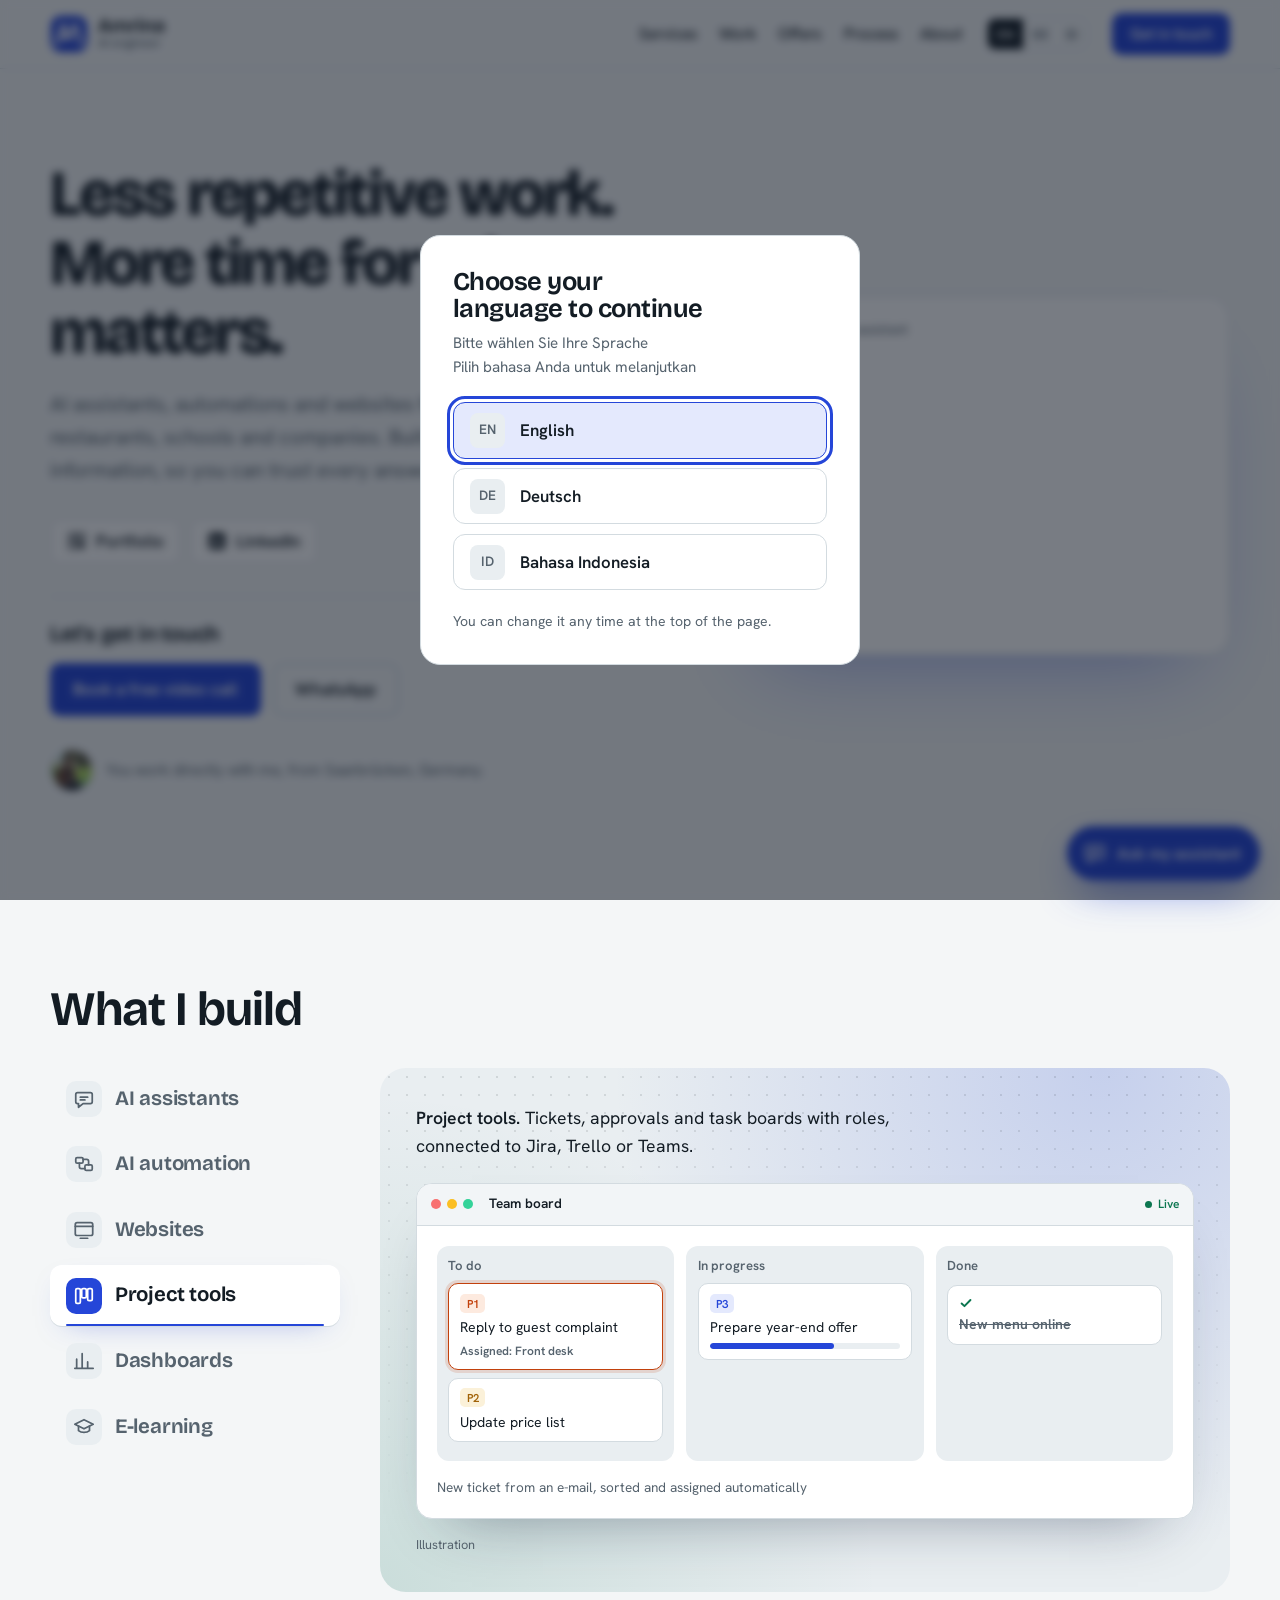
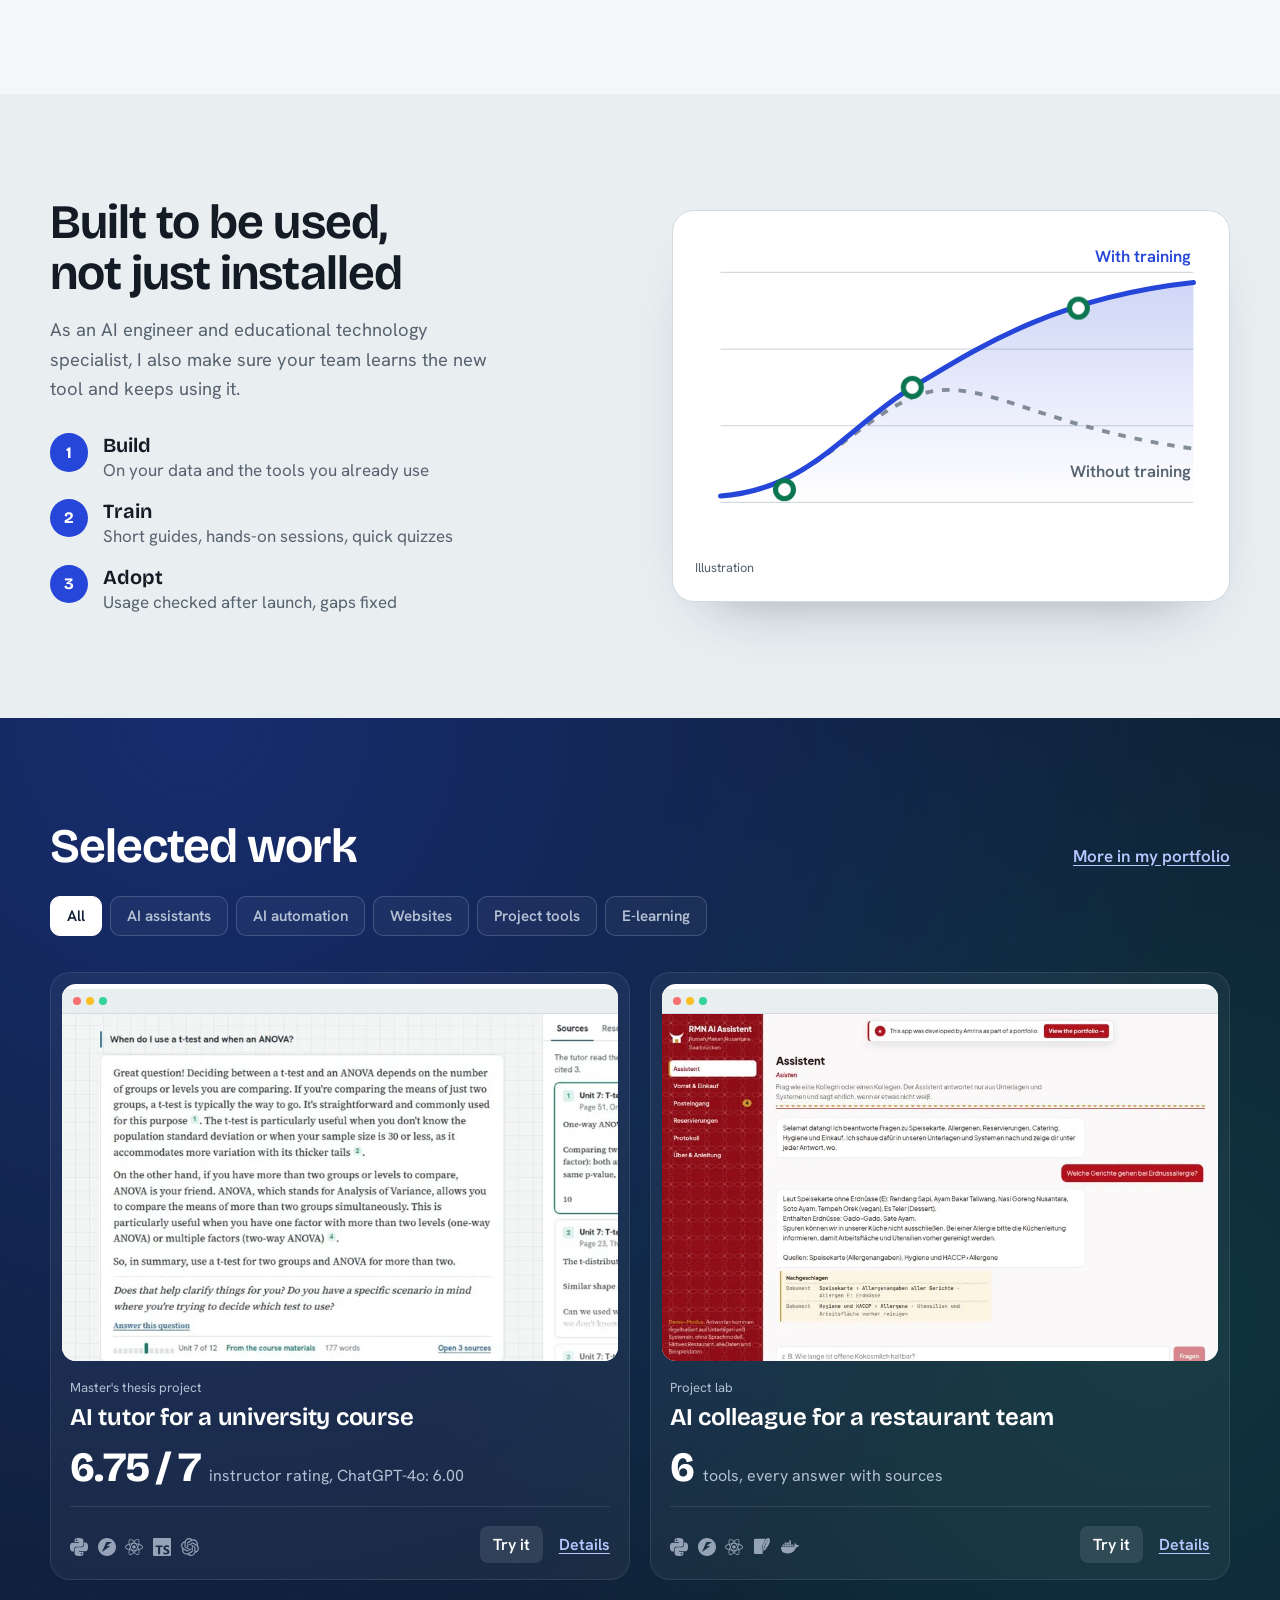
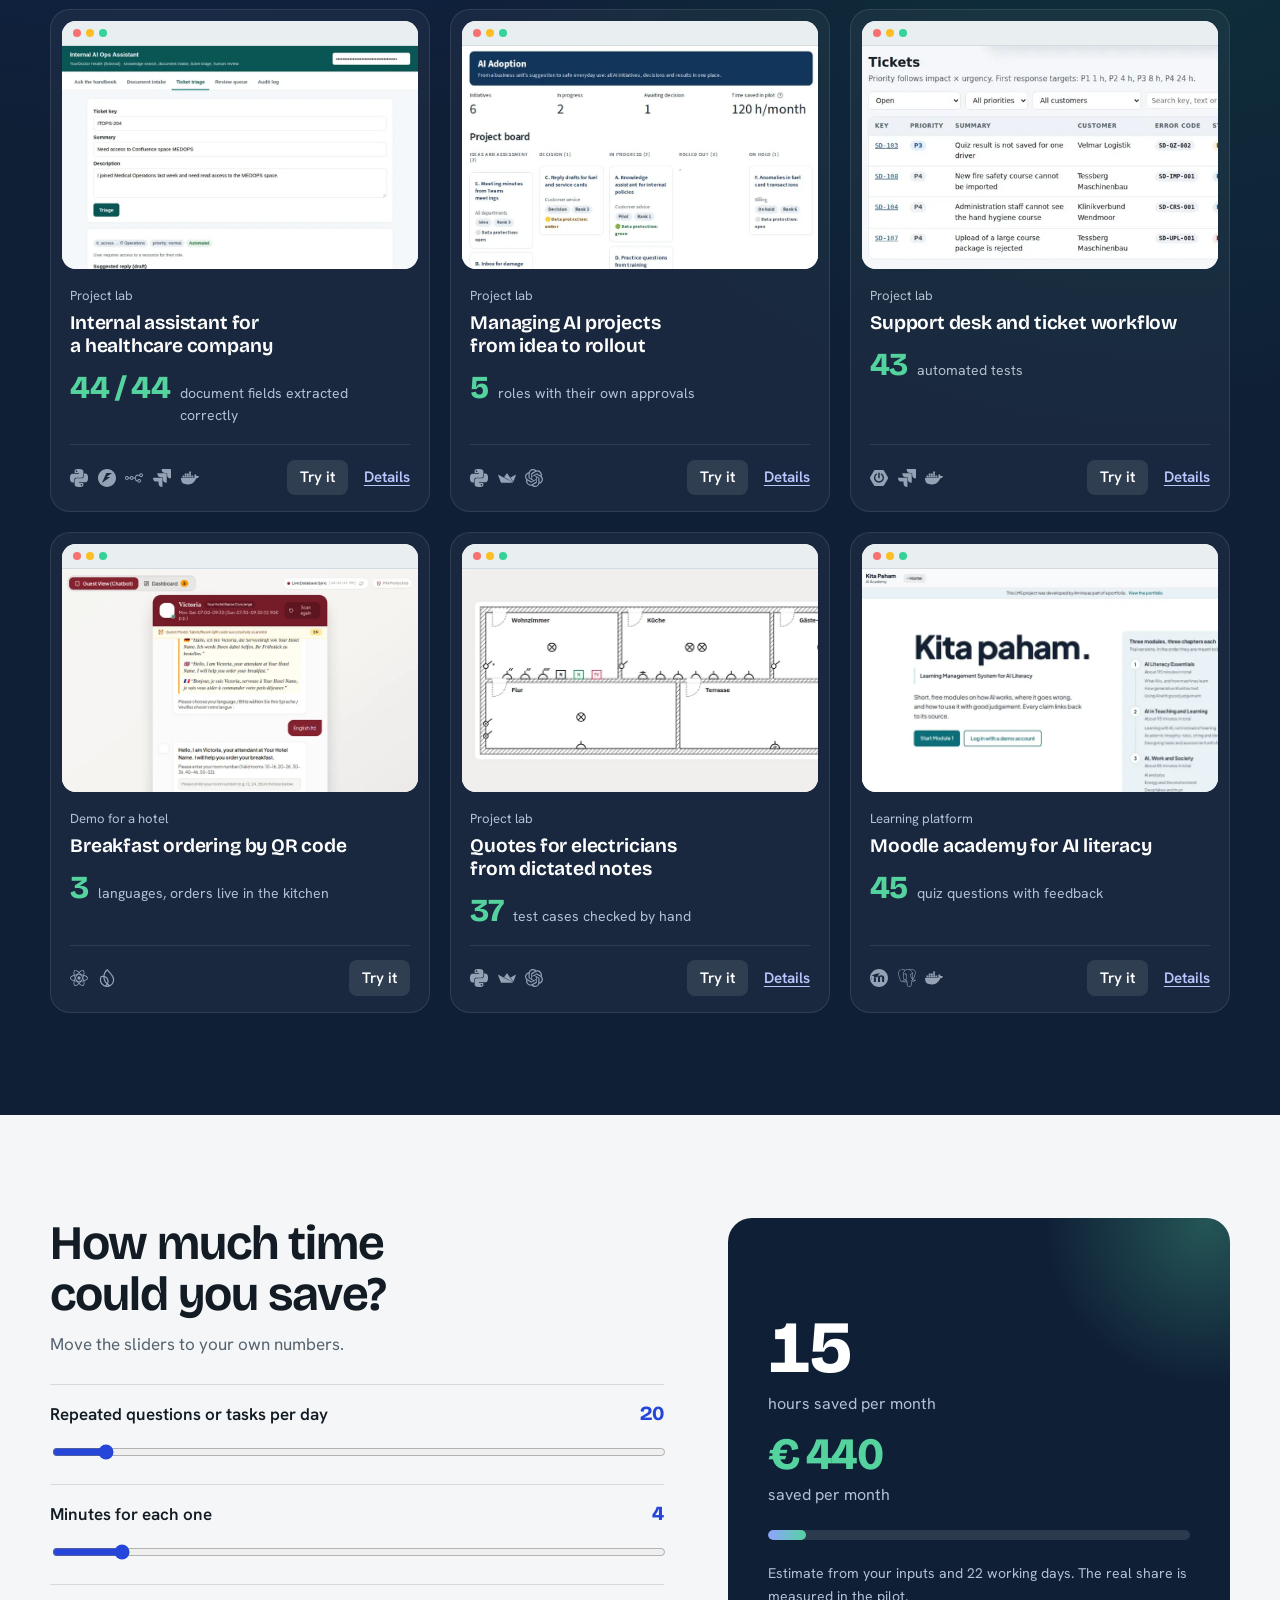
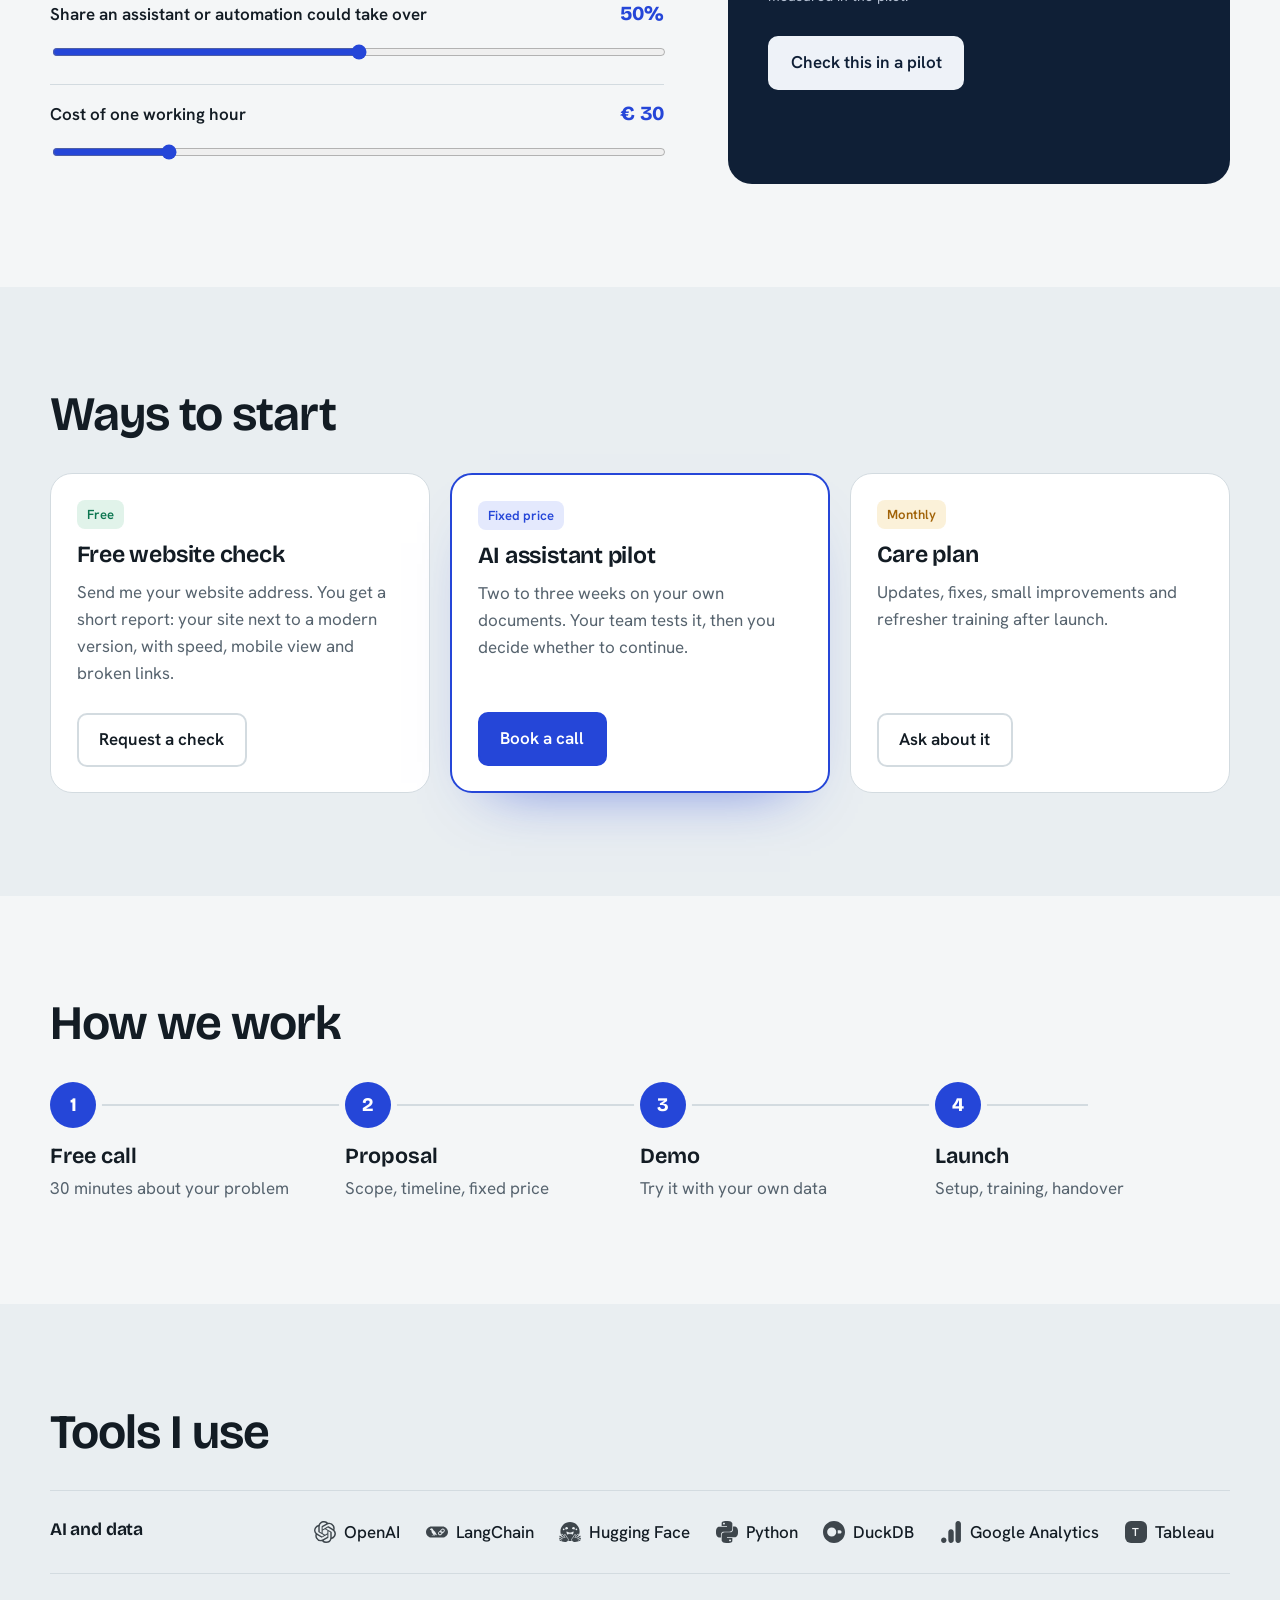
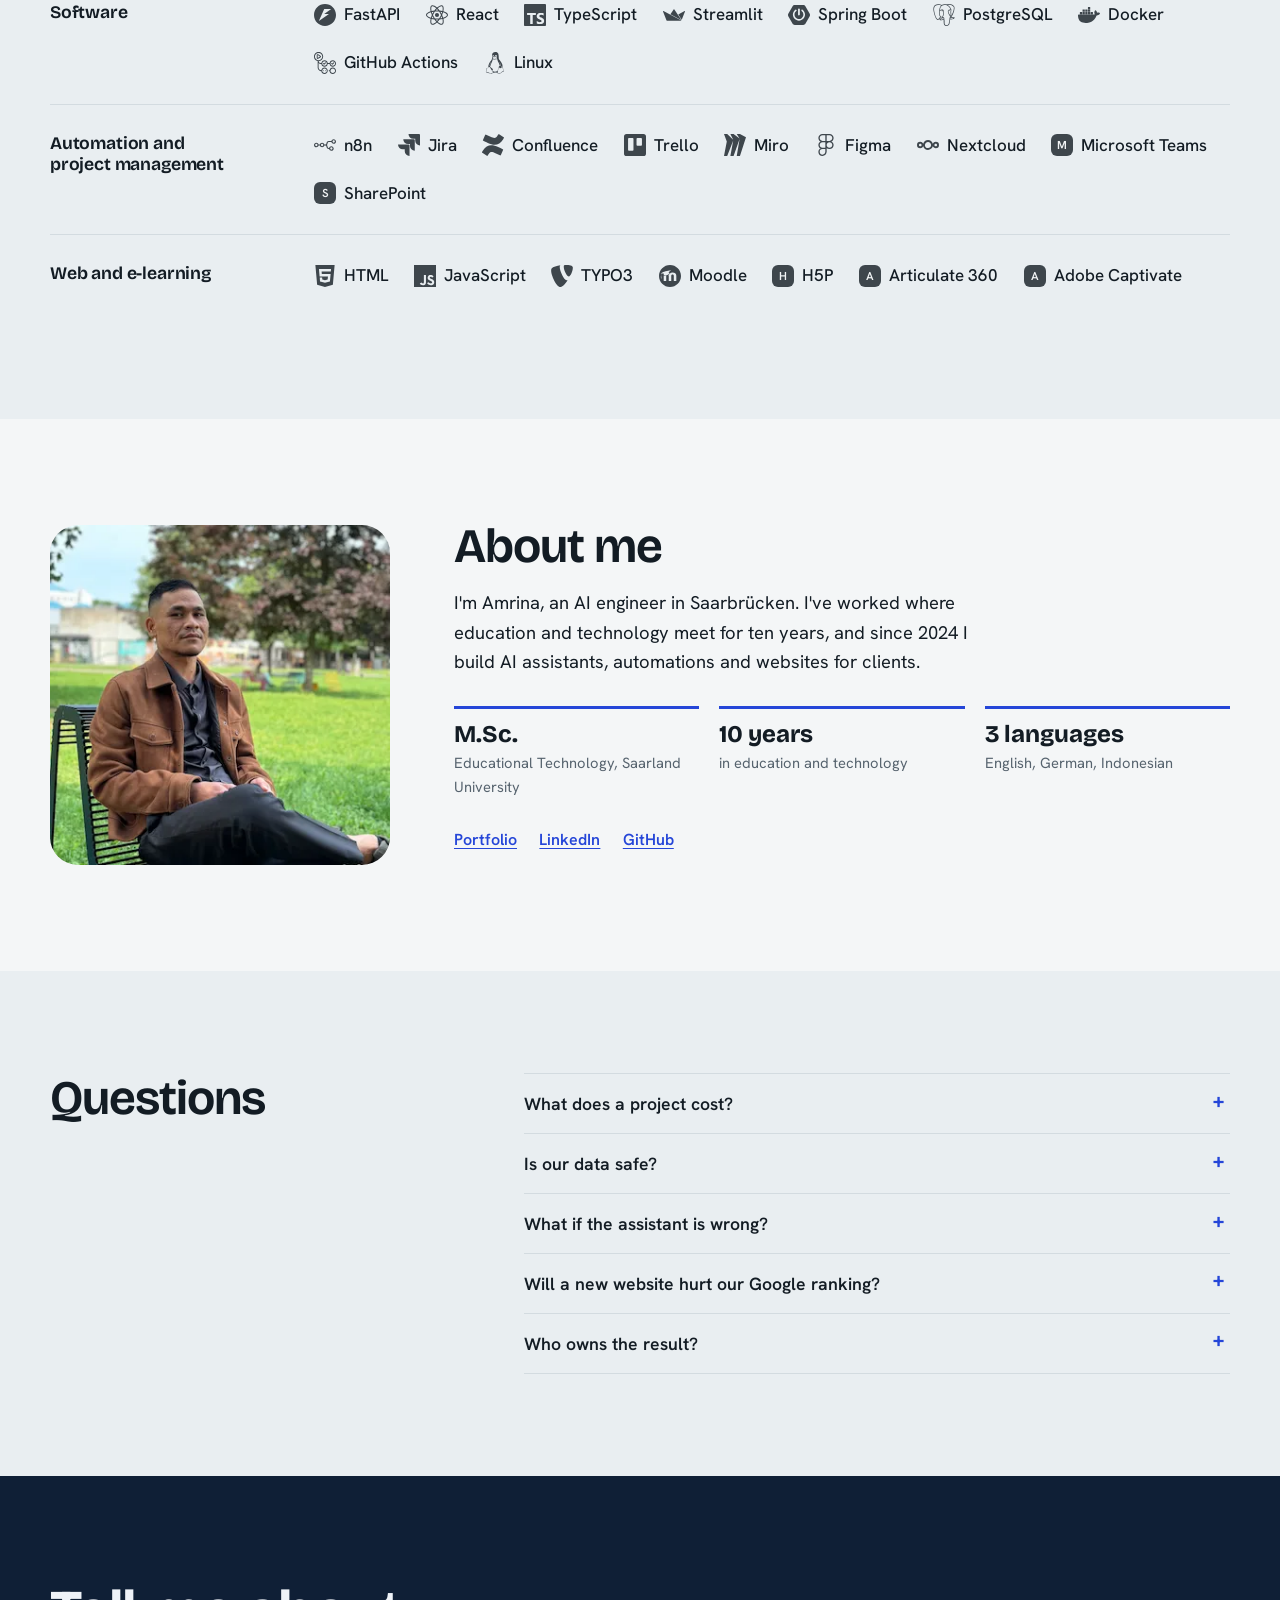
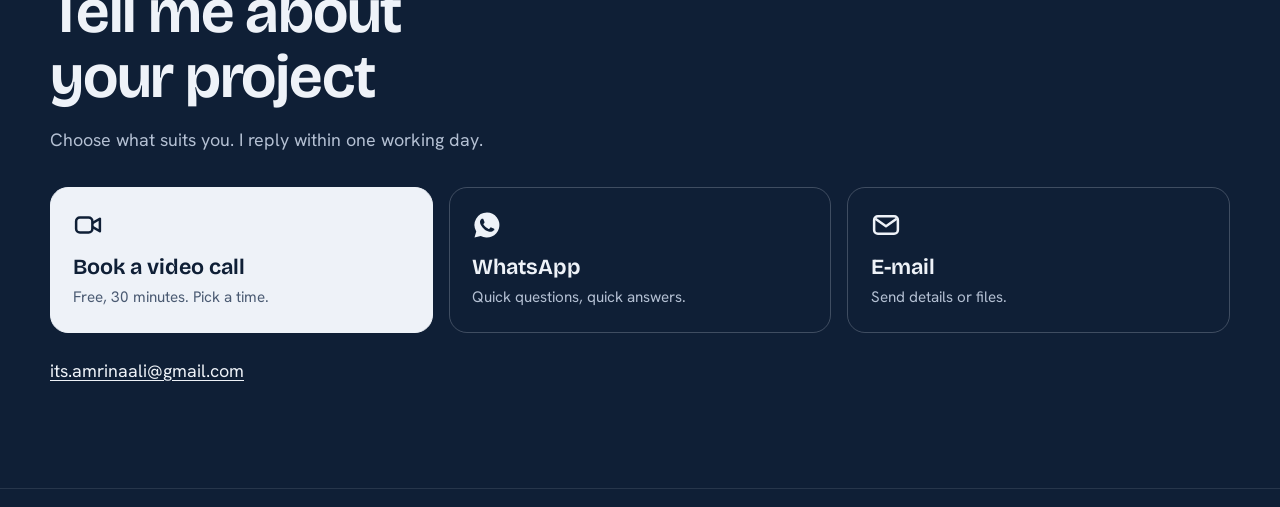
==== index.html @ 798f152b "Label own projects as Project lab" ====
<!doctype html>
<html lang="en">
<head>
<meta charset="utf-8">
<meta name="viewport" content="width=device-width, initial-scale=1">
<title>Amrina, AI engineer: assistants, automation and websites</title>
<meta name="description" content="Hi, I’m Amrina, an AI engineer and educational technology specialist with 10 years of experience. I help businesses, schools and organisations save time with AI assistants, automation and websites.">
<link rel="canonical" href="https://sayamrina.github.io/amrinawork/">
<link rel="alternate" hreflang="en" href="https://sayamrina.github.io/amrinawork/">
<link rel="alternate" hreflang="de" href="https://sayamrina.github.io/amrinawork/de/">
<link rel="alternate" hreflang="id" href="https://sayamrina.github.io/amrinawork/id/">
<link rel="alternate" hreflang="x-default" href="https://sayamrina.github.io/amrinawork/">
<meta property="og:title" content="Amrina, AI engineer: assistants, automation and websites">
<meta property="og:description" content="Hi, I’m Amrina, an AI engineer and educational technology specialist with 10 years of experience. I help businesses, schools and organisations save time with AI assistants, automation and websites.">
<meta property="og:type" content="website">
<meta property="og:url" content="https://sayamrina.github.io/amrinawork/">
<meta property="og:image" content="https://sayamrina.github.io/amrinawork/img/amrina.webp">
<meta name="theme-color" content="#f4f6f7" media="(prefers-color-scheme: light)">
<meta name="theme-color" content="#0f1519" media="(prefers-color-scheme: dark)">
<link rel="icon" href="favicon.svg" type="image/svg+xml">
<link rel="stylesheet" href="fonts.css?v=e96711f1">
<link rel="stylesheet" href="style.css?v=e96711f1">
</head>
<body data-lang="en">
<a class="skip" href="#main">Skip to content</a>

<header class="top">
  <div class="wrap top-in">
    <a class="brand" href="#main"><svg class="mark" aria-hidden="true" width="38" height="38" xmlns="http://www.w3.org/2000/svg" viewBox="0 0 48 48"><rect x="1" y="1" width="46" height="46" rx="13" fill="#2546d8"/><path d="M8.5 36.5L16.5 11.5 24 31 31.5 11.5 39.5 36.5" fill="none" stroke="#fff" stroke-width="4.2" stroke-linecap="round" stroke-linejoin="round"/><path d="M12.6 28h7.4" stroke="#fff" stroke-width="4.2" stroke-linecap="round"/></svg><span>Amrina<small>AI engineer</small></span></a>
    <button class="menu-btn" aria-expanded="false" aria-controls="nav">Menu</button>
    <nav id="nav" class="nav" aria-label="Main">
      <a href="#services">Services</a>
      <a href="#work">Work</a>
      <a href="#offers">Offers</a>
      <a href="#process">Process</a>
      <a href="#about">About</a>
    </nav>
    <div class="switch" role="group" aria-label="Language"><a href="./" data-lang="en" hreflang="en" lang="en" aria-current="true" title="English">EN</a><a href="de/" data-lang="de" hreflang="de" lang="de" title="Deutsch">DE</a><a href="id/" data-lang="id" hreflang="id" lang="id" title="Bahasa Indonesia">ID</a></div>
    <a class="btn btn-small" href="#contact">Get in touch</a>
  </div>
</header>

<main id="main">
<section class="hero">
  <div class="wrap hero-in">
    <div class="hero-copy">
      <h1>Less repetitive work.<br>More time for what matters.</h1>
      <p class="lede">AI assistants, automations and websites for hotels, restaurants, schools and companies. Built on your own information, so you can trust every answer.</p>
      <div class="hero-links" role="group" aria-label="See my work">
        <a class="pill-link" href="https://sayamrina.github.io/" target="_blank" rel="noopener"><svg width="20" height="20" viewBox="0 0 24 24" aria-hidden="true"><rect x="3" y="3" width="7.5" height="7.5" rx="2" fill="none" stroke="currentColor" stroke-width="2"/><rect x="13.5" y="3" width="7.5" height="7.5" rx="2" fill="none" stroke="currentColor" stroke-width="2"/><rect x="3" y="13.5" width="7.5" height="7.5" rx="2" fill="none" stroke="currentColor" stroke-width="2"/><rect x="13.5" y="13.5" width="7.5" height="7.5" rx="2" fill="currentColor"/></svg>Portfolio</a>
        <a class="pill-link" href="https://www.linkedin.com/in/amrina-ali-487025119/" target="_blank" rel="noopener"><svg width="20" height="20" viewBox="0 0 24 24" aria-hidden="true"><rect x="2" y="2" width="20" height="20" rx="4" fill="currentColor"/><path d="M7 10v7M7 7v.01M11 17v-7m0 3.2c0-1.9 1.2-3.2 2.9-3.2 1.6 0 2.6 1.1 2.6 3.1V17" fill="none" stroke="var(--paper)" stroke-width="2.2" stroke-linecap="round"/></svg>LinkedIn</a>
      </div>
      <p class="lets">Let's get in touch</p>
      <p class="actions"><a class="btn" href="https://calendar.app.google/sSNyLLXYJH6unQuL9" target="_blank" rel="noopener">Book a free video call</a> <a class="btn btn-line" href="https://wa.me/4915129529331?text=Hi%20Amrina%2C%20I%20have%20a%20question%20about%20a%20project%3A" target="_blank" rel="noopener">WhatsApp</a></p>
      <p class="me"><img src="img/amrina.webp" alt="Amrina" width="44" height="44">You work directly with me, from Saarbrücken, Germany.</p>
    </div>
    <figure class="chat" aria-label="Example: a hotel assistant">
      <figcaption>Example: a hotel assistant</figcaption>
      <div class="msg msg-guest">Do you have rooms facing the garden? Is breakfast included?</div>
      <div class="typing" aria-hidden="true"><i></i><i></i><i></i></div>
      <div class="msg msg-ai">Yes, the garden wing looks onto the inner garden and the pool. Breakfast is included in the Bed &amp; Breakfast rate<sup><a href="#src1">1</a></sup>.</div>
      <div class="source" id="src1"><span class="source-n">1</span><div><span class="source-t">Source</span><b>Room rates 2026.pdf</b>, page 2</div></div>
    </figure>
  </div>
</section>

<section id="services" class="block">
  <div class="wrap">
    <h2>What I build</h2>
    <div class="bench">
      <div class="tabs" role="tablist" aria-label="What I build">
<button role="tab" id="tab-chat" aria-controls="panel-chat" aria-selected="true"><svg class="tab-ic" width="22" height="22" viewBox="0 0 24 24" aria-hidden="true" fill="none" stroke="currentColor" stroke-width="1.9" stroke-linecap="round" stroke-linejoin="round"><path d="M5 5h14a2 2 0 0 1 2 2v8a2 2 0 0 1-2 2h-8l-5 4v-4H5a2 2 0 0 1-2-2V7a2 2 0 0 1 2-2z"/><path d="M8 10h8M8 13h5"/></svg><span>AI assistants</span><i class="prog" aria-hidden="true"></i></button>
<button role="tab" id="tab-auto" aria-controls="panel-auto" aria-selected="false" tabindex="-1"><svg class="tab-ic" width="22" height="22" viewBox="0 0 24 24" aria-hidden="true" fill="none" stroke="currentColor" stroke-width="1.9" stroke-linecap="round" stroke-linejoin="round"><rect x="3" y="5" width="8" height="6" rx="1.5"/><rect x="13" y="13" width="8" height="6" rx="1.5"/><path d="M7 11v4a2 2 0 0 0 2 2h4M17 13V9a2 2 0 0 0-2-2h-4"/></svg><span>AI automation</span><i class="prog" aria-hidden="true"></i></button>
<button role="tab" id="tab-web" aria-controls="panel-web" aria-selected="false" tabindex="-1"><svg class="tab-ic" width="22" height="22" viewBox="0 0 24 24" aria-hidden="true" fill="none" stroke="currentColor" stroke-width="1.9" stroke-linecap="round" stroke-linejoin="round"><rect x="2.5" y="4" width="19" height="14" rx="2"/><path d="M2.5 8h19M8 21h8"/></svg><span>Websites</span><i class="prog" aria-hidden="true"></i></button>
<button role="tab" id="tab-pm" aria-controls="panel-pm" aria-selected="false" tabindex="-1"><svg class="tab-ic" width="22" height="22" viewBox="0 0 24 24" aria-hidden="true" fill="none" stroke="currentColor" stroke-width="1.9" stroke-linecap="round" stroke-linejoin="round"><rect x="3" y="4" width="5" height="16" rx="1.5"/><rect x="9.5" y="4" width="5" height="10" rx="1.5"/><rect x="16" y="4" width="5" height="13" rx="1.5"/></svg><span>Project tools</span><i class="prog" aria-hidden="true"></i></button>
<button role="tab" id="tab-dash" aria-controls="panel-dash" aria-selected="false" tabindex="-1"><svg class="tab-ic" width="22" height="22" viewBox="0 0 24 24" aria-hidden="true" fill="none" stroke="currentColor" stroke-width="1.9" stroke-linecap="round" stroke-linejoin="round"><path d="M4 20V10M10 20V4M16 20v-7M22 20H2"/></svg><span>Dashboards</span><i class="prog" aria-hidden="true"></i></button>
<button role="tab" id="tab-learn" aria-controls="panel-learn" aria-selected="false" tabindex="-1"><svg class="tab-ic" width="22" height="22" viewBox="0 0 24 24" aria-hidden="true" fill="none" stroke="currentColor" stroke-width="1.9" stroke-linecap="round" stroke-linejoin="round"><path d="M2 9l10-5 10 5-10 5-10-5z"/><path d="M6 11v5c3 2.5 9 2.5 12 0v-5"/></svg><span>E-learning</span><i class="prog" aria-hidden="true"></i></button>
      </div>
      <div class="stage">
<div class="panel run" role="tabpanel" id="panel-chat" aria-labelledby="tab-chat">
  <p class="panel-line"><b>AI assistants.</b> Answers from your documents, shows the source, and hands over to your team when it is not sure.</p>
  <div class="win">
  <div class="win-bar"><i></i><i></i><i></i><span class="win-title">Guest assistant</span><span class="live">Live</span></div>
  <div class="win-body"><div class="vz-chat">
  <div class="b b-guest s1">Can I bring my dog?</div>
  <div class="dots s2" aria-hidden="true"><i></i><i></i><i></i></div>
  <div class="b b-ai s3">I can't find this in our house rules, so I've passed your question to the front desk.</div>
  <div class="handover s4"><svg width="18" height="18" viewBox="0 0 20 20" aria-hidden="true"><circle cx="10" cy="7" r="3.2" fill="currentColor"/><path d="M3.5 17c.8-3.2 3.4-5 6.5-5s5.7 1.8 6.5 5" fill="currentColor"/></svg>Handed over to: Front desk</div>
  <div class="toast s5"><svg class="ck" width="16" height="16" viewBox="0 0 16 16" aria-hidden="true"><path d="M3 8.5l3.2 3L13 4.5" fill="none" stroke="currentColor" stroke-width="2.2" stroke-linecap="round" stroke-linejoin="round"/></svg>Front desk notified</div>
</div></div>
</div>
  <p class="panel-cap">Illustration</p>
</div>
<div class="panel" role="tabpanel" id="panel-auto" aria-labelledby="tab-auto" hidden>
  <p class="panel-line"><b>AI automation.</b> E-mails, forms and PDFs become checked data and reply drafts.</p>
  <div class="win">
  <div class="win-bar"><i></i><i></i><i></i><span class="win-title">Inbox</span><span class="live">Live</span></div>
  <div class="win-body"><div class="vz-auto">
  <div class="mail"><p class="mail-from">From: guest, Booking change</p><p>Hi, could we move our stay in <mark class="hl h1">room 214</mark> to <mark class="hl h2">12 December</mark> and <mark class="hl h3">check out late</mark>?</p><span class="scan" aria-hidden="true"></span></div>
  <svg class="flow" width="54" height="24" viewBox="0 0 60 24" aria-hidden="true"><path d="M2 12h50m-8-8 8 8-8 8" fill="none" stroke="currentColor" stroke-width="2.5" stroke-linecap="round" stroke-linejoin="round"/></svg>
  <div class="fields"><ul><li class="f1"><span><i class="dot h1"></i>Room</span><b>214</b><svg class="ck" width="16" height="16" viewBox="0 0 16 16" aria-hidden="true"><path d="M3 8.5l3.2 3L13 4.5" fill="none" stroke="currentColor" stroke-width="2.2" stroke-linecap="round" stroke-linejoin="round"/></svg></li><li class="f2"><span><i class="dot h2"></i>New date</span><b>12 Dec</b><svg class="ck" width="16" height="16" viewBox="0 0 16 16" aria-hidden="true"><path d="M3 8.5l3.2 3L13 4.5" fill="none" stroke="currentColor" stroke-width="2.2" stroke-linecap="round" stroke-linejoin="round"/></svg></li><li class="f3"><span><i class="dot h3"></i>Request</span><b>Late check-out</b><svg class="ck" width="16" height="16" viewBox="0 0 16 16" aria-hidden="true"><path d="M3 8.5l3.2 3L13 4.5" fill="none" stroke="currentColor" stroke-width="2.2" stroke-linecap="round" stroke-linejoin="round"/></svg></li></ul><p class="done"><svg class="ck" width="16" height="16" viewBox="0 0 16 16" aria-hidden="true"><path d="M3 8.5l3.2 3L13 4.5" fill="none" stroke="currentColor" stroke-width="2.2" stroke-linecap="round" stroke-linejoin="round"/></svg>Reply draft ready</p></div>
</div></div>
</div>
  <p class="panel-cap">Illustration</p>
</div>
<div class="panel" role="tabpanel" id="panel-web" aria-labelledby="tab-web" hidden>
  <p class="panel-line"><b>Websites.</b> Fast, mobile-first sites and redesigns that keep your brand and your Google ranking.</p>
  <div class="win">
  <div class="win-bar"><i></i><i></i><i></i><span class="win-title">Website</span><span class="live">Live</span></div>
  <div class="win-body"><div class="vz-web">
  <div class="browser"><div class="bar"><i></i><i></i><i></i><span></span></div><div class="viewport"><img src="img/web.webp" alt="" width="900" height="563" loading="lazy"></div></div>
  <div class="phone"><img src="img/web.webp" alt="" width="900" height="563" loading="lazy"></div>
  <ul class="checks"><li class="c1"><svg class="ck" width="16" height="16" viewBox="0 0 16 16" aria-hidden="true"><path d="M3 8.5l3.2 3L13 4.5" fill="none" stroke="currentColor" stroke-width="2.2" stroke-linecap="round" stroke-linejoin="round"/></svg>Mobile-first</li><li class="c2"><svg class="ck" width="16" height="16" viewBox="0 0 16 16" aria-hidden="true"><path d="M3 8.5l3.2 3L13 4.5" fill="none" stroke="currentColor" stroke-width="2.2" stroke-linecap="round" stroke-linejoin="round"/></svg>Fast loading</li><li class="c3"><svg class="ck" width="16" height="16" viewBox="0 0 16 16" aria-hidden="true"><path d="M3 8.5l3.2 3L13 4.5" fill="none" stroke="currentColor" stroke-width="2.2" stroke-linecap="round" stroke-linejoin="round"/></svg>SEO kept</li></ul>
</div></div>
</div>
  <p class="panel-cap">Illustration</p>
</div>
<div class="panel" role="tabpanel" id="panel-pm" aria-labelledby="tab-pm" hidden>
  <p class="panel-line"><b>Project tools.</b> Tickets, approvals and task boards with roles, connected to Jira, Trello or Teams.</p>
  <div class="win">
  <div class="win-bar"><i></i><i></i><i></i><span class="win-title">Team board</span><span class="live">Live</span></div>
  <div class="win-body"><div class="vz-pm">
  <div class="col"><h4>To do</h4>
    <div class="card new"><em class="p p1">P1</em><span>Reply to guest complaint</span><small class="assign">Assigned: Front desk</small></div>
    <div class="card"><em class="p p2">P2</em><span>Update price list</span></div>
  </div>
  <div class="col"><h4>In progress</h4><div class="card"><em class="p p3">P3</em><span>Prepare year-end offer</span><div class="mini-track"><i></i></div></div></div>
  <div class="col"><h4>Done</h4><div class="card done"><svg class="ck" width="16" height="16" viewBox="0 0 16 16" aria-hidden="true"><path d="M3 8.5l3.2 3L13 4.5" fill="none" stroke="currentColor" stroke-width="2.2" stroke-linecap="round" stroke-linejoin="round"/></svg><span>New menu online</span></div></div>
  <p class="pm-note">New ticket from an e-mail, sorted and assigned automatically</p>
</div></div>
</div>
  <p class="panel-cap">Illustration</p>
</div>
<div class="panel" role="tabpanel" id="panel-dash" aria-labelledby="tab-dash" hidden>
  <p class="panel-line"><b>Dashboards.</b> Your numbers in one clear view, updated automatically.</p>
  <div class="win">
  <div class="win-bar"><i></i><i></i><i></i><span class="win-title">Overview</span><span class="live">Live</span></div>
  <div class="win-body"><div class="vz-dash">
  <div class="kpis"><div><b class="count" data-to="+18%">+18%</b><span>Direct bookings</span></div><div><b class="count" data-to="4">4</b><span>Open requests</span></div></div>
  <p class="dash-t">Bookings per month</p>
  <svg class="bars" width="300" height="140" viewBox="0 0 300 100" preserveAspectRatio="none" aria-hidden="true"><rect class="r" style="--i:0" x="4" y="62" width="17" height="38" rx="3"/><rect class="r" style="--i:1" x="29" y="56" width="17" height="44" rx="3"/><rect class="r" style="--i:2" x="54" y="59" width="17" height="41" rx="3"/><rect class="r" style="--i:3" x="79" y="48" width="17" height="52" rx="3"/><rect class="r" style="--i:4" x="104" y="42" width="17" height="58" rx="3"/><rect class="r" style="--i:5" x="129" y="45" width="17" height="55" rx="3"/><rect class="r" style="--i:6" x="154" y="34" width="17" height="66" rx="3"/><rect class="r" style="--i:7" x="179" y="28" width="17" height="72" rx="3"/><rect class="r" style="--i:8" x="204" y="31" width="17" height="69" rx="3"/><rect class="r" style="--i:9" x="229" y="20" width="17" height="80" rx="3"/><rect class="r" style="--i:10" x="254" y="14" width="17" height="86" rx="3"/><rect class="r" style="--i:11" x="279" y="6" width="17" height="94" rx="3"/><polyline class="trend" points="12.5,54 37.5,48 62.5,51 87.5,40 112.5,34 137.5,37 162.5,26 187.5,20 212.5,23 237.5,12 262.5,6 287.5,-2" fill="none" vector-effect="non-scaling-stroke"/></svg>
</div></div>
</div>
  <p class="panel-cap">Example data</p>
</div>
<div class="panel" role="tabpanel" id="panel-learn" aria-labelledby="tab-learn" hidden>
  <p class="panel-line"><b>E-learning.</b> Moodle platforms, interactive courses and AI tutors.</p>
  <div class="win">
  <div class="win-bar"><i></i><i></i><i></i><span class="win-title">Course</span><span class="live">Live</span></div>
  <div class="win-body"><div class="vz-learn">
  <ul class="mods"><li style="--w:100%"><span>Module 1</span><div class="track"><i></i></div><svg class="ck" width="16" height="16" viewBox="0 0 16 16" aria-hidden="true"><path d="M3 8.5l3.2 3L13 4.5" fill="none" stroke="currentColor" stroke-width="2.2" stroke-linecap="round" stroke-linejoin="round"/></svg></li><li style="--w:60%"><span>Module 2</span><div class="track"><i></i></div><em>60%</em></li><li style="--w:0%"><span>Module 3</span><div class="track"><i></i></div><em class="unlock">Unlocked</em></li></ul>
  <div class="award"><svg width="64" height="64" viewBox="0 0 48 48" aria-hidden="true"><circle cx="24" cy="20" r="15" fill="currentColor"/><path d="M15 32l-4 12 7-3 4 6 2-14m9-1 4 12-7-3-4 6-2-14" fill="currentColor" opacity=".55"/><path d="M24 11l2.8 5.7 6.2.9-4.5 4.4 1 6.2L24 25.3l-5.5 2.9 1-6.2-4.5-4.4 6.2-.9z" fill="#fff"/></svg><div><b>Badge earned</b><span>Certificate PDF</span></div></div>
</div></div>
</div>
  <p class="panel-cap">Illustration</p>
</div>
      </div>
    </div>
  </div>
</section>

<section id="adopt" class="block block-tint">
  <div class="wrap adopt">
    <div>
      <h2>Built to be used, not just installed</h2>
      <p class="adopt-p">As an AI engineer and educational technology specialist, I also make sure your team learns the new tool and keeps using it.</p>
      <ol class="adopt-steps"><li><b>Build</b><span>On your data and the tools you already use</span></li><li><b>Train</b><span>Short guides, hands-on sessions, quick quizzes</span></li><li><b>Adopt</b><span>Usage checked after launch, gaps fixed</span></li></ol>
    </div>
    <figure class="curve-card"><svg class="curve" viewBox="0 0 400 240" width="400" height="240" role="img" aria-label="With training / Without training">
  <defs><linearGradient id="cg-en" x1="0" x2="0" y1="0" y2="1"><stop offset="0" stop-color="currentColor" stop-opacity=".22"/><stop offset="1" stop-color="currentColor" stop-opacity="0"/></linearGradient></defs>
  <path class="grid" d="M20 210H390M20 150H390M20 90H390M20 30H390"/>
  <path class="with-fill" d="M20 205 C 90 200, 120 150, 170 120 S 280 50, 390 38 V210 H20Z" fill="url(#cg-en)"/>
  <path class="without" d="M20 205 C 90 200, 120 150, 170 128 S 260 150, 390 168"/>
  <path class="with" d="M20 205 C 90 200, 120 150, 170 120 S 280 50, 390 38"/>
  <g class="marks"><circle cx="70" cy="200" r="7"/><circle cx="170" cy="120" r="7"/><circle cx="300" cy="58" r="7"/></g>
  <text x="388" y="190" text-anchor="end" class="lbl-without">Without training</text><text x="388" y="22" text-anchor="end" class="lbl-with">With training</text>
</svg><figcaption>Illustration</figcaption></figure>
  </div>
</section>

<section id="work" class="block block-dark">
  <div class="wrap">
    <div class="head-row"><h2>Selected work</h2><a href="https://sayamrina.github.io/" target="_blank" rel="noopener">More in my portfolio</a></div>
    <div class="filters" role="group" aria-label="Selected work"><button type="button" aria-pressed="true" data-cat="all">All</button><button type="button" aria-pressed="false" data-cat="chat">AI assistants</button><button type="button" aria-pressed="false" data-cat="auto">AI automation</button><button type="button" aria-pressed="false" data-cat="web">Websites</button><button type="button" aria-pressed="false" data-cat="pm">Project tools</button><button type="button" aria-pressed="false" data-cat="learn">E-learning</button></div>
    <div class="cases">
<article class="case big" data-cats="chat learn">
  <a class="shot" href="https://sayamrina.github.io/erm-tutorai-2/open.html" target="_blank" rel="noopener" tabindex="-1" aria-hidden="true">
    <span class="shot-bar"><i></i><i></i><i></i></span>
    <img src="img/erm.webp" alt="" loading="lazy">
    <span class="shot-cta">Try it</span>
  </a>
  <div class="case-body">
    <p class="kind">Master's thesis project</p>
    <h3>AI tutor for a university course</h3>
    <p class="metric"><b>6.75 / 7</b><span>instructor rating, ChatGPT-4o: 6.00</span></p>
    <div class="case-foot"><span class="stack"><span title="Python"><svg aria-hidden="true" fill="currentColor" width="18" height="18" viewBox="0 0 24 24" xmlns="http://www.w3.org/2000/svg"><path d="M14.25.18l.9.2.73.26.59.3.45.32.34.34.25.34.16.33.1.3.04.26.02.2-.01.13V8.5l-.05.63-.13.55-.21.46-.26.38-.3.31-.33.25-.35.19-.35.14-.33.1-.3.07-.26.04-.21.02H8.77l-.69.05-.59.14-.5.22-.41.27-.33.32-.27.35-.2.36-.15.37-.1.35-.07.32-.04.27-.02.21v3.06H3.17l-.21-.03-.28-.07-.32-.12-.35-.18-.36-.26-.36-.36-.35-.46-.32-.59-.28-.73-.21-.88-.14-1.05-.05-1.23.06-1.22.16-1.04.24-.87.32-.71.36-.57.4-.44.42-.33.42-.24.4-.16.36-.1.32-.05.24-.01h.16l.06.01h8.16v-.83H6.18l-.01-2.75-.02-.37.05-.34.11-.31.17-.28.25-.26.31-.23.38-.2.44-.18.51-.15.58-.12.64-.1.71-.06.77-.04.84-.02 1.27.05zm-6.3 1.98l-.23.33-.08.41.08.41.23.34.33.22.41.09.41-.09.33-.22.23-.34.08-.41-.08-.41-.23-.33-.33-.22-.41-.09-.41.09zm13.09 3.95l.28.06.32.12.35.18.36.27.36.35.35.47.32.59.28.73.21.88.14 1.04.05 1.23-.06 1.23-.16 1.04-.24.86-.32.71-.36.57-.4.45-.42.33-.42.24-.4.16-.36.09-.32.05-.24.02-.16-.01h-8.22v.82h5.84l.01 2.76.02.36-.05.34-.11.31-.17.29-.25.25-.31.24-.38.2-.44.17-.51.15-.58.13-.64.09-.71.07-.77.04-.84.01-1.27-.04-1.07-.14-.9-.2-.73-.25-.59-.3-.45-.33-.34-.34-.25-.34-.16-.33-.1-.3-.04-.25-.02-.2.01-.13v-5.34l.05-.64.13-.54.21-.46.26-.38.3-.32.33-.24.35-.2.35-.14.33-.1.3-.06.26-.04.21-.02.13-.01h5.84l.69-.05.59-.14.5-.21.41-.28.33-.32.27-.35.2-.36.15-.36.1-.35.07-.32.04-.28.02-.21V6.07h2.09l.14.01zm-6.47 14.25l-.23.33-.08.41.08.41.23.33.33.23.41.08.41-.08.33-.23.23-.33.08-.41-.08-.41-.23-.33-.33-.23-.41-.08-.41.08z"/></svg><span class="sr">Python</span></span><span title="FastAPI"><svg aria-hidden="true" fill="currentColor" width="18" height="18" viewBox="0 0 24 24" xmlns="http://www.w3.org/2000/svg"><path d="M12 .0387C5.3729.0384.0003 5.3931 0 11.9988c-.001 6.6066 5.372 11.9628 12 11.9625 6.628.0003 12.001-5.3559 12-11.9625-.0003-6.6057-5.3729-11.9604-12-11.96m-.829 5.4153h7.55l-7.5805 5.3284h5.1828L5.279 18.5436q2.9466-6.5444 5.892-13.0896"/></svg><span class="sr">FastAPI</span></span><span title="React"><svg aria-hidden="true" fill="currentColor" width="18" height="18" viewBox="0 0 24 24" xmlns="http://www.w3.org/2000/svg"><path d="M14.23 12.004a2.236 2.236 0 0 1-2.235 2.236 2.236 2.236 0 0 1-2.236-2.236 2.236 2.236 0 0 1 2.235-2.236 2.236 2.236 0 0 1 2.236 2.236zm2.648-10.69c-1.346 0-3.107.96-4.888 2.622-1.78-1.653-3.542-2.602-4.887-2.602-.41 0-.783.093-1.106.278-1.375.793-1.683 3.264-.973 6.365C1.98 8.917 0 10.42 0 12.004c0 1.59 1.99 3.097 5.043 4.03-.704 3.113-.39 5.588.988 6.38.32.187.69.275 1.102.275 1.345 0 3.107-.96 4.888-2.624 1.78 1.654 3.542 2.603 4.887 2.603.41 0 .783-.09 1.106-.275 1.374-.792 1.683-3.263.973-6.365C22.02 15.096 24 13.59 24 12.004c0-1.59-1.99-3.097-5.043-4.032.704-3.11.39-5.587-.988-6.38-.318-.184-.688-.277-1.092-.278zm-.005 1.09v.006c.225 0 .406.044.558.127.666.382.955 1.835.73 3.704-.054.46-.142.945-.25 1.44-.96-.236-2.006-.417-3.107-.534-.66-.905-1.345-1.727-2.035-2.447 1.592-1.48 3.087-2.292 4.105-2.295zm-9.77.02c1.012 0 2.514.808 4.11 2.28-.686.72-1.37 1.537-2.02 2.442-1.107.117-2.154.298-3.113.538-.112-.49-.195-.964-.254-1.42-.23-1.868.054-3.32.714-3.707.19-.09.4-.127.563-.132zm4.882 3.05c.455.468.91.992 1.36 1.564-.44-.02-.89-.034-1.345-.034-.46 0-.915.01-1.36.034.44-.572.895-1.096 1.345-1.565zM12 8.1c.74 0 1.477.034 2.202.093.406.582.802 1.203 1.183 1.86.372.64.71 1.29 1.018 1.946-.308.655-.646 1.31-1.013 1.95-.38.66-.773 1.288-1.18 1.87-.728.063-1.466.098-2.21.098-.74 0-1.477-.035-2.202-.093-.406-.582-.802-1.204-1.183-1.86-.372-.64-.71-1.29-1.018-1.946.303-.657.646-1.313 1.013-1.954.38-.66.773-1.286 1.18-1.868.728-.064 1.466-.098 2.21-.098zm-3.635.254c-.24.377-.48.763-.704 1.16-.225.39-.435.782-.635 1.174-.265-.656-.49-1.31-.676-1.947.64-.15 1.315-.283 2.015-.386zm7.26 0c.695.103 1.365.23 2.006.387-.18.632-.405 1.282-.66 1.933-.2-.39-.41-.783-.64-1.174-.225-.392-.465-.774-.705-1.146zm3.063.675c.484.15.944.317 1.375.498 1.732.74 2.852 1.708 2.852 2.476-.005.768-1.125 1.74-2.857 2.475-.42.18-.88.342-1.355.493-.28-.958-.646-1.956-1.1-2.98.45-1.017.81-2.01 1.085-2.964zm-13.395.004c.278.96.645 1.957 1.1 2.98-.45 1.017-.812 2.01-1.086 2.964-.484-.15-.944-.318-1.37-.5-1.732-.737-2.852-1.706-2.852-2.474 0-.768 1.12-1.742 2.852-2.476.42-.18.88-.342 1.356-.494zm11.678 4.28c.265.657.49 1.312.676 1.948-.64.157-1.316.29-2.016.39.24-.375.48-.762.705-1.158.225-.39.435-.788.636-1.18zm-9.945.02c.2.392.41.783.64 1.175.23.39.465.772.705 1.143-.695-.102-1.365-.23-2.006-.386.18-.63.406-1.282.66-1.933zM17.92 16.32c.112.493.2.968.254 1.423.23 1.868-.054 3.32-.714 3.708-.147.09-.338.128-.563.128-1.012 0-2.514-.807-4.11-2.28.686-.72 1.37-1.536 2.02-2.44 1.107-.118 2.154-.3 3.113-.54zm-11.83.01c.96.234 2.006.415 3.107.532.66.905 1.345 1.727 2.035 2.446-1.595 1.483-3.092 2.295-4.11 2.295-.22-.005-.406-.05-.553-.132-.666-.38-.955-1.834-.73-3.703.054-.46.142-.944.25-1.438zm4.56.64c.44.02.89.034 1.345.034.46 0 .915-.01 1.36-.034-.44.572-.895 1.095-1.345 1.565-.455-.47-.91-.993-1.36-1.565z"/></svg><span class="sr">React</span></span><span title="TypeScript"><svg aria-hidden="true" fill="currentColor" width="18" height="18" viewBox="0 0 24 24" xmlns="http://www.w3.org/2000/svg"><path d="M1.125 0C.502 0 0 .502 0 1.125v21.75C0 23.498.502 24 1.125 24h21.75c.623 0 1.125-.502 1.125-1.125V1.125C24 .502 23.498 0 22.875 0zm17.363 9.75c.612 0 1.154.037 1.627.111a6.38 6.38 0 0 1 1.306.34v2.458a3.95 3.95 0 0 0-.643-.361 5.093 5.093 0 0 0-.717-.26 5.453 5.453 0 0 0-1.426-.2c-.3 0-.573.028-.819.086a2.1 2.1 0 0 0-.623.242c-.17.104-.3.229-.393.374a.888.888 0 0 0-.14.49c0 .196.053.373.156.529.104.156.252.304.443.444s.423.276.696.41c.273.135.582.274.926.416.47.197.892.407 1.266.628.374.222.695.473.963.753.268.279.472.598.614.957.142.359.214.776.214 1.253 0 .657-.125 1.21-.373 1.656a3.033 3.033 0 0 1-1.012 1.085 4.38 4.38 0 0 1-1.487.596c-.566.12-1.163.18-1.79.18a9.916 9.916 0 0 1-1.84-.164 5.544 5.544 0 0 1-1.512-.493v-2.63a5.033 5.033 0 0 0 3.237 1.2c.333 0 .624-.03.872-.09.249-.06.456-.144.623-.25.166-.108.29-.234.373-.38a1.023 1.023 0 0 0-.074-1.089 2.12 2.12 0 0 0-.537-.5 5.597 5.597 0 0 0-.807-.444 27.72 27.72 0 0 0-1.007-.436c-.918-.383-1.602-.852-2.053-1.405-.45-.553-.676-1.222-.676-2.005 0-.614.123-1.141.369-1.582.246-.441.58-.804 1.004-1.089a4.494 4.494 0 0 1 1.47-.629 7.536 7.536 0 0 1 1.77-.201zm-15.113.188h9.563v2.166H9.506v9.646H6.789v-9.646H3.375z"/></svg><span class="sr">TypeScript</span></span><span title="OpenAI"><svg aria-hidden="true" fill="currentColor" width="18" height="18" viewBox="0 0 24 24" xmlns="http://www.w3.org/2000/svg"><path d="M22.2819 9.8211a5.9847 5.9847 0 0 0-.5157-4.9108 6.0462 6.0462 0 0 0-6.5098-2.9A6.0651 6.0651 0 0 0 4.9807 4.1818a5.9847 5.9847 0 0 0-3.9977 2.9 6.0462 6.0462 0 0 0 .7427 7.0966 5.98 5.98 0 0 0 .511 4.9107 6.051 6.051 0 0 0 6.5146 2.9001A5.9847 5.9847 0 0 0 13.2599 24a6.0557 6.0557 0 0 0 5.7718-4.2058 5.9894 5.9894 0 0 0 3.9977-2.9001 6.0557 6.0557 0 0 0-.7475-7.0729zm-9.022 12.6081a4.4755 4.4755 0 0 1-2.8764-1.0408l.1419-.0804 4.7783-2.7582a.7948.7948 0 0 0 .3927-.6813v-6.7369l2.02 1.1686a.071.071 0 0 1 .038.052v5.5826a4.504 4.504 0 0 1-4.4945 4.4944zm-9.6607-4.1254a4.4708 4.4708 0 0 1-.5346-3.0137l.142.0852 4.783 2.7582a.7712.7712 0 0 0 .7806 0l5.8428-3.3685v2.3324a.0804.0804 0 0 1-.0332.0615L9.74 19.9502a4.4992 4.4992 0 0 1-6.1408-1.6464zM2.3408 7.8956a4.485 4.485 0 0 1 2.3655-1.9728V11.6a.7664.7664 0 0 0 .3879.6765l5.8144 3.3543-2.0201 1.1685a.0757.0757 0 0 1-.071 0l-4.8303-2.7865A4.504 4.504 0 0 1 2.3408 7.872zm16.5963 3.8558L13.1038 8.364 15.1192 7.2a.0757.0757 0 0 1 .071 0l4.8303 2.7913a4.4944 4.4944 0 0 1-.6765 8.1042v-5.6772a.79.79 0 0 0-.407-.667zm2.0107-3.0231l-.142-.0852-4.7735-2.7818a.7759.7759 0 0 0-.7854 0L9.409 9.2297V6.8974a.0662.0662 0 0 1 .0284-.0615l4.8303-2.7866a4.4992 4.4992 0 0 1 6.6802 4.66zM8.3065 12.863l-2.02-1.1638a.0804.0804 0 0 1-.038-.0567V6.0742a4.4992 4.4992 0 0 1 7.3757-3.4537l-.142.0805L8.704 5.459a.7948.7948 0 0 0-.3927.6813zm1.0976-2.3654l2.602-1.4998 2.6069 1.4998v2.9994l-2.5974 1.4997-2.6067-1.4997Z"/></svg><span class="sr">OpenAI</span></span></span><span class="case-links"><a class="try" href="https://sayamrina.github.io/erm-tutorai-2/open.html" target="_blank" rel="noopener">Try it</a><a class="details" href="https://sayamrina.github.io/erm-tutorai-2/" target="_blank" rel="noopener">Details</a></span></div>
  </div>
</article>
<article class="case big" data-cats="chat auto">
  <a class="shot" href="https://rmn-ai-assistent.onrender.com/" target="_blank" rel="noopener" tabindex="-1" aria-hidden="true">
    <span class="shot-bar"><i></i><i></i><i></i></span>
    <img src="img/rmn.webp" alt="" loading="lazy">
    <span class="shot-cta">Try it</span>
  </a>
  <div class="case-body">
    <p class="kind">Project lab</p>
    <h3>AI colleague for a restaurant team</h3>
    <p class="metric"><b>6</b><span>tools, every answer with sources</span></p>
    <div class="case-foot"><span class="stack"><span title="Python"><svg aria-hidden="true" fill="currentColor" width="18" height="18" viewBox="0 0 24 24" xmlns="http://www.w3.org/2000/svg"><path d="M14.25.18l.9.2.73.26.59.3.45.32.34.34.25.34.16.33.1.3.04.26.02.2-.01.13V8.5l-.05.63-.13.55-.21.46-.26.38-.3.31-.33.25-.35.19-.35.14-.33.1-.3.07-.26.04-.21.02H8.77l-.69.05-.59.14-.5.22-.41.27-.33.32-.27.35-.2.36-.15.37-.1.35-.07.32-.04.27-.02.21v3.06H3.17l-.21-.03-.28-.07-.32-.12-.35-.18-.36-.26-.36-.36-.35-.46-.32-.59-.28-.73-.21-.88-.14-1.05-.05-1.23.06-1.22.16-1.04.24-.87.32-.71.36-.57.4-.44.42-.33.42-.24.4-.16.36-.1.32-.05.24-.01h.16l.06.01h8.16v-.83H6.18l-.01-2.75-.02-.37.05-.34.11-.31.17-.28.25-.26.31-.23.38-.2.44-.18.51-.15.58-.12.64-.1.71-.06.77-.04.84-.02 1.27.05zm-6.3 1.98l-.23.33-.08.41.08.41.23.34.33.22.41.09.41-.09.33-.22.23-.34.08-.41-.08-.41-.23-.33-.33-.22-.41-.09-.41.09zm13.09 3.95l.28.06.32.12.35.18.36.27.36.35.35.47.32.59.28.73.21.88.14 1.04.05 1.23-.06 1.23-.16 1.04-.24.86-.32.71-.36.57-.4.45-.42.33-.42.24-.4.16-.36.09-.32.05-.24.02-.16-.01h-8.22v.82h5.84l.01 2.76.02.36-.05.34-.11.31-.17.29-.25.25-.31.24-.38.2-.44.17-.51.15-.58.13-.64.09-.71.07-.77.04-.84.01-1.27-.04-1.07-.14-.9-.2-.73-.25-.59-.3-.45-.33-.34-.34-.25-.34-.16-.33-.1-.3-.04-.25-.02-.2.01-.13v-5.34l.05-.64.13-.54.21-.46.26-.38.3-.32.33-.24.35-.2.35-.14.33-.1.3-.06.26-.04.21-.02.13-.01h5.84l.69-.05.59-.14.5-.21.41-.28.33-.32.27-.35.2-.36.15-.36.1-.35.07-.32.04-.28.02-.21V6.07h2.09l.14.01zm-6.47 14.25l-.23.33-.08.41.08.41.23.33.33.23.41.08.41-.08.33-.23.23-.33.08-.41-.08-.41-.23-.33-.33-.23-.41-.08-.41.08z"/></svg><span class="sr">Python</span></span><span title="FastAPI"><svg aria-hidden="true" fill="currentColor" width="18" height="18" viewBox="0 0 24 24" xmlns="http://www.w3.org/2000/svg"><path d="M12 .0387C5.3729.0384.0003 5.3931 0 11.9988c-.001 6.6066 5.372 11.9628 12 11.9625 6.628.0003 12.001-5.3559 12-11.9625-.0003-6.6057-5.3729-11.9604-12-11.96m-.829 5.4153h7.55l-7.5805 5.3284h5.1828L5.279 18.5436q2.9466-6.5444 5.892-13.0896"/></svg><span class="sr">FastAPI</span></span><span title="React"><svg aria-hidden="true" fill="currentColor" width="18" height="18" viewBox="0 0 24 24" xmlns="http://www.w3.org/2000/svg"><path d="M14.23 12.004a2.236 2.236 0 0 1-2.235 2.236 2.236 2.236 0 0 1-2.236-2.236 2.236 2.236 0 0 1 2.235-2.236 2.236 2.236 0 0 1 2.236 2.236zm2.648-10.69c-1.346 0-3.107.96-4.888 2.622-1.78-1.653-3.542-2.602-4.887-2.602-.41 0-.783.093-1.106.278-1.375.793-1.683 3.264-.973 6.365C1.98 8.917 0 10.42 0 12.004c0 1.59 1.99 3.097 5.043 4.03-.704 3.113-.39 5.588.988 6.38.32.187.69.275 1.102.275 1.345 0 3.107-.96 4.888-2.624 1.78 1.654 3.542 2.603 4.887 2.603.41 0 .783-.09 1.106-.275 1.374-.792 1.683-3.263.973-6.365C22.02 15.096 24 13.59 24 12.004c0-1.59-1.99-3.097-5.043-4.032.704-3.11.39-5.587-.988-6.38-.318-.184-.688-.277-1.092-.278zm-.005 1.09v.006c.225 0 .406.044.558.127.666.382.955 1.835.73 3.704-.054.46-.142.945-.25 1.44-.96-.236-2.006-.417-3.107-.534-.66-.905-1.345-1.727-2.035-2.447 1.592-1.48 3.087-2.292 4.105-2.295zm-9.77.02c1.012 0 2.514.808 4.11 2.28-.686.72-1.37 1.537-2.02 2.442-1.107.117-2.154.298-3.113.538-.112-.49-.195-.964-.254-1.42-.23-1.868.054-3.32.714-3.707.19-.09.4-.127.563-.132zm4.882 3.05c.455.468.91.992 1.36 1.564-.44-.02-.89-.034-1.345-.034-.46 0-.915.01-1.36.034.44-.572.895-1.096 1.345-1.565zM12 8.1c.74 0 1.477.034 2.202.093.406.582.802 1.203 1.183 1.86.372.64.71 1.29 1.018 1.946-.308.655-.646 1.31-1.013 1.95-.38.66-.773 1.288-1.18 1.87-.728.063-1.466.098-2.21.098-.74 0-1.477-.035-2.202-.093-.406-.582-.802-1.204-1.183-1.86-.372-.64-.71-1.29-1.018-1.946.303-.657.646-1.313 1.013-1.954.38-.66.773-1.286 1.18-1.868.728-.064 1.466-.098 2.21-.098zm-3.635.254c-.24.377-.48.763-.704 1.16-.225.39-.435.782-.635 1.174-.265-.656-.49-1.31-.676-1.947.64-.15 1.315-.283 2.015-.386zm7.26 0c.695.103 1.365.23 2.006.387-.18.632-.405 1.282-.66 1.933-.2-.39-.41-.783-.64-1.174-.225-.392-.465-.774-.705-1.146zm3.063.675c.484.15.944.317 1.375.498 1.732.74 2.852 1.708 2.852 2.476-.005.768-1.125 1.74-2.857 2.475-.42.18-.88.342-1.355.493-.28-.958-.646-1.956-1.1-2.98.45-1.017.81-2.01 1.085-2.964zm-13.395.004c.278.96.645 1.957 1.1 2.98-.45 1.017-.812 2.01-1.086 2.964-.484-.15-.944-.318-1.37-.5-1.732-.737-2.852-1.706-2.852-2.474 0-.768 1.12-1.742 2.852-2.476.42-.18.88-.342 1.356-.494zm11.678 4.28c.265.657.49 1.312.676 1.948-.64.157-1.316.29-2.016.39.24-.375.48-.762.705-1.158.225-.39.435-.788.636-1.18zm-9.945.02c.2.392.41.783.64 1.175.23.39.465.772.705 1.143-.695-.102-1.365-.23-2.006-.386.18-.63.406-1.282.66-1.933zM17.92 16.32c.112.493.2.968.254 1.423.23 1.868-.054 3.32-.714 3.708-.147.09-.338.128-.563.128-1.012 0-2.514-.807-4.11-2.28.686-.72 1.37-1.536 2.02-2.44 1.107-.118 2.154-.3 3.113-.54zm-11.83.01c.96.234 2.006.415 3.107.532.66.905 1.345 1.727 2.035 2.446-1.595 1.483-3.092 2.295-4.11 2.295-.22-.005-.406-.05-.553-.132-.666-.38-.955-1.834-.73-3.703.054-.46.142-.944.25-1.438zm4.56.64c.44.02.89.034 1.345.034.46 0 .915-.01 1.36-.034-.44.572-.895 1.095-1.345 1.565-.455-.47-.91-.993-1.36-1.565z"/></svg><span class="sr">React</span></span><span title="SQLite"><svg aria-hidden="true" fill="currentColor" width="18" height="18" viewBox="0 0 24 24" xmlns="http://www.w3.org/2000/svg"><path d="M21.678.521c-1.032-.92-2.28-.55-3.513.544a8.71 8.71 0 0 0-.547.535c-2.109 2.237-4.066 6.38-4.674 9.544.237.48.422 1.093.544 1.561a13.044 13.044 0 0 1 .164.703s-.019-.071-.096-.296l-.05-.146a1.689 1.689 0 0 0-.033-.08c-.138-.32-.518-.995-.686-1.289-.143.423-.27.818-.376 1.176.484.884.778 2.4.778 2.4s-.025-.099-.147-.442c-.107-.303-.644-1.244-.772-1.464-.217.804-.304 1.346-.226 1.478.152.256.296.698.422 1.186.286 1.1.485 2.44.485 2.44l.017.224a22.41 22.41 0 0 0 .056 2.748c.095 1.146.273 2.13.5 2.657l.155-.084c-.334-1.038-.47-2.399-.41-3.967.09-2.398.642-5.29 1.661-8.304 1.723-4.55 4.113-8.201 6.3-9.945-1.993 1.8-4.692 7.63-5.5 9.788-.904 2.416-1.545 4.684-1.931 6.857.666-2.037 2.821-2.912 2.821-2.912s1.057-1.304 2.292-3.166c-.74.169-1.955.458-2.362.629-.6.251-.762.337-.762.337s1.945-1.184 3.613-1.72C21.695 7.9 24.195 2.767 21.678.521m-18.573.543A1.842 1.842 0 0 0 1.27 2.9v16.608a1.84 1.84 0 0 0 1.835 1.834h9.418a22.953 22.953 0 0 1-.052-2.707c-.006-.062-.011-.141-.016-.2a27.01 27.01 0 0 0-.473-2.378c-.121-.47-.275-.898-.369-1.057-.116-.197-.098-.31-.097-.432 0-.12.015-.245.037-.386a9.98 9.98 0 0 1 .234-1.045l.217-.028c-.017-.035-.014-.065-.031-.097l-.041-.381a32.8 32.8 0 0 1 .382-1.194l.2-.019c-.008-.016-.01-.038-.018-.053l-.043-.316c.63-3.28 2.587-7.443 4.8-9.791.066-.069.133-.128.198-.194Z"/></svg><span class="sr">SQLite</span></span><span title="Docker"><svg aria-hidden="true" fill="currentColor" width="18" height="18" viewBox="0 0 24 24" xmlns="http://www.w3.org/2000/svg"><path d="M13.983 11.078h2.119a.186.186 0 00.186-.185V9.006a.186.186 0 00-.186-.186h-2.119a.185.185 0 00-.185.185v1.888c0 .102.083.185.185.185m-2.954-5.43h2.118a.186.186 0 00.186-.186V3.574a.186.186 0 00-.186-.185h-2.118a.185.185 0 00-.185.185v1.888c0 .102.082.185.185.185m0 2.716h2.118a.187.187 0 00.186-.186V6.29a.186.186 0 00-.186-.185h-2.118a.185.185 0 00-.185.185v1.887c0 .102.082.185.185.186m-2.93 0h2.12a.186.186 0 00.184-.186V6.29a.185.185 0 00-.185-.185H8.1a.185.185 0 00-.185.185v1.887c0 .102.083.185.185.186m-2.964 0h2.119a.186.186 0 00.185-.186V6.29a.185.185 0 00-.185-.185H5.136a.186.186 0 00-.186.185v1.887c0 .102.084.185.186.186m5.893 2.715h2.118a.186.186 0 00.186-.185V9.006a.186.186 0 00-.186-.186h-2.118a.185.185 0 00-.185.185v1.888c0 .102.082.185.185.185m-2.93 0h2.12a.185.185 0 00.184-.185V9.006a.185.185 0 00-.184-.186h-2.12a.185.185 0 00-.184.185v1.888c0 .102.083.185.185.185m-2.964 0h2.119a.185.185 0 00.185-.185V9.006a.185.185 0 00-.184-.186h-2.12a.186.186 0 00-.186.186v1.887c0 .102.084.185.186.185m-2.92 0h2.12a.185.185 0 00.184-.185V9.006a.185.185 0 00-.184-.186h-2.12a.185.185 0 00-.184.185v1.888c0 .102.082.185.185.185M23.763 9.89c-.065-.051-.672-.51-1.954-.51-.338.001-.676.03-1.01.087-.248-1.7-1.653-2.53-1.716-2.566l-.344-.199-.226.327c-.284.438-.49.922-.612 1.43-.23.97-.09 1.882.403 2.661-.595.332-1.55.413-1.744.42H.751a.751.751 0 00-.75.748 11.376 11.376 0 00.692 4.062c.545 1.428 1.355 2.48 2.41 3.124 1.18.723 3.1 1.137 5.275 1.137.983.003 1.963-.086 2.93-.266a12.248 12.248 0 003.823-1.389c.98-.567 1.86-1.288 2.61-2.136 1.252-1.418 1.998-2.997 2.553-4.4h.221c1.372 0 2.215-.549 2.68-1.009.309-.293.55-.65.707-1.046l.098-.288Z"/></svg><span class="sr">Docker</span></span></span><span class="case-links"><a class="try" href="https://rmn-ai-assistent.onrender.com/" target="_blank" rel="noopener">Try it</a><a class="details" href="https://sayamrina.github.io/rmn-ai-assistent/" target="_blank" rel="noopener">Details</a></span></div>
  </div>
</article>
<article class="case" data-cats="chat auto">
  <a class="shot" href="https://ops-assistant.streamlit.app/" target="_blank" rel="noopener" tabindex="-1" aria-hidden="true">
    <span class="shot-bar"><i></i><i></i><i></i></span>
    <img src="img/ops.webp" alt="" loading="lazy">
    <span class="shot-cta">Try it</span>
  </a>
  <div class="case-body">
    <p class="kind">Project lab</p>
    <h3>Internal assistant for a healthcare company</h3>
    <p class="metric"><b>44 / 44</b><span>document fields extracted correctly</span></p>
    <div class="case-foot"><span class="stack"><span title="Python"><svg aria-hidden="true" fill="currentColor" width="18" height="18" viewBox="0 0 24 24" xmlns="http://www.w3.org/2000/svg"><path d="M14.25.18l.9.2.73.26.59.3.45.32.34.34.25.34.16.33.1.3.04.26.02.2-.01.13V8.5l-.05.63-.13.55-.21.46-.26.38-.3.31-.33.25-.35.19-.35.14-.33.1-.3.07-.26.04-.21.02H8.77l-.69.05-.59.14-.5.22-.41.27-.33.32-.27.35-.2.36-.15.37-.1.35-.07.32-.04.27-.02.21v3.06H3.17l-.21-.03-.28-.07-.32-.12-.35-.18-.36-.26-.36-.36-.35-.46-.32-.59-.28-.73-.21-.88-.14-1.05-.05-1.23.06-1.22.16-1.04.24-.87.32-.71.36-.57.4-.44.42-.33.42-.24.4-.16.36-.1.32-.05.24-.01h.16l.06.01h8.16v-.83H6.18l-.01-2.75-.02-.37.05-.34.11-.31.17-.28.25-.26.31-.23.38-.2.44-.18.51-.15.58-.12.64-.1.71-.06.77-.04.84-.02 1.27.05zm-6.3 1.98l-.23.33-.08.41.08.41.23.34.33.22.41.09.41-.09.33-.22.23-.34.08-.41-.08-.41-.23-.33-.33-.22-.41-.09-.41.09zm13.09 3.95l.28.06.32.12.35.18.36.27.36.35.35.47.32.59.28.73.21.88.14 1.04.05 1.23-.06 1.23-.16 1.04-.24.86-.32.71-.36.57-.4.45-.42.33-.42.24-.4.16-.36.09-.32.05-.24.02-.16-.01h-8.22v.82h5.84l.01 2.76.02.36-.05.34-.11.31-.17.29-.25.25-.31.24-.38.2-.44.17-.51.15-.58.13-.64.09-.71.07-.77.04-.84.01-1.27-.04-1.07-.14-.9-.2-.73-.25-.59-.3-.45-.33-.34-.34-.25-.34-.16-.33-.1-.3-.04-.25-.02-.2.01-.13v-5.34l.05-.64.13-.54.21-.46.26-.38.3-.32.33-.24.35-.2.35-.14.33-.1.3-.06.26-.04.21-.02.13-.01h5.84l.69-.05.59-.14.5-.21.41-.28.33-.32.27-.35.2-.36.15-.36.1-.35.07-.32.04-.28.02-.21V6.07h2.09l.14.01zm-6.47 14.25l-.23.33-.08.41.08.41.23.33.33.23.41.08.41-.08.33-.23.23-.33.08-.41-.08-.41-.23-.33-.33-.23-.41-.08-.41.08z"/></svg><span class="sr">Python</span></span><span title="FastAPI"><svg aria-hidden="true" fill="currentColor" width="18" height="18" viewBox="0 0 24 24" xmlns="http://www.w3.org/2000/svg"><path d="M12 .0387C5.3729.0384.0003 5.3931 0 11.9988c-.001 6.6066 5.372 11.9628 12 11.9625 6.628.0003 12.001-5.3559 12-11.9625-.0003-6.6057-5.3729-11.9604-12-11.96m-.829 5.4153h7.55l-7.5805 5.3284h5.1828L5.279 18.5436q2.9466-6.5444 5.892-13.0896"/></svg><span class="sr">FastAPI</span></span><span title="n8n"><svg aria-hidden="true" fill="currentColor" width="18" height="18" viewBox="0 0 24 24" xmlns="http://www.w3.org/2000/svg"><path d="M21.4737 5.6842c-1.1772 0-2.1663.8051-2.4468 1.8947h-2.8955c-1.235 0-2.289.893-2.492 2.111l-.1038.623a1.263 1.263 0 0 1-1.246 1.0555H11.289c-.2805-1.0896-1.2696-1.8947-2.4468-1.8947s-2.1663.8051-2.4467 1.8947H4.973c-.2805-1.0896-1.2696-1.8947-2.4468-1.8947C1.1311 9.4737 0 10.6047 0 12s1.131 2.5263 2.5263 2.5263c1.1772 0 2.1663-.8051 2.4468-1.8947h1.4223c.2804 1.0896 1.2696 1.8947 2.4467 1.8947 1.1772 0 2.1663-.8051 2.4468-1.8947h1.0008a1.263 1.263 0 0 1 1.2459 1.0555l.1038.623c.203 1.218 1.257 2.111 2.492 2.111h.3692c.2804 1.0895 1.2696 1.8947 2.4468 1.8947 1.3952 0 2.5263-1.131 2.5263-2.5263s-1.131-2.5263-2.5263-2.5263c-1.1772 0-2.1664.805-2.4468 1.8947h-.3692a1.263 1.263 0 0 1-1.246-1.0555l-.1037-.623A2.52 2.52 0 0 0 13.9607 12a2.52 2.52 0 0 0 .821-1.4794l.1038-.623a1.263 1.263 0 0 1 1.2459-1.0555h2.8955c.2805 1.0896 1.2696 1.8947 2.4468 1.8947 1.3952 0 2.5263-1.131 2.5263-2.5263s-1.131-2.5263-2.5263-2.5263m0 1.2632a1.263 1.263 0 0 1 1.2631 1.2631 1.263 1.263 0 0 1-1.2631 1.2632 1.263 1.263 0 0 1-1.2632-1.2632 1.263 1.263 0 0 1 1.2632-1.2631M2.5263 10.7368A1.263 1.263 0 0 1 3.7895 12a1.263 1.263 0 0 1-1.2632 1.2632A1.263 1.263 0 0 1 1.2632 12a1.263 1.263 0 0 1 1.2631-1.2632m6.3158 0A1.263 1.263 0 0 1 10.1053 12a1.263 1.263 0 0 1-1.2632 1.2632A1.263 1.263 0 0 1 7.579 12a1.263 1.263 0 0 1 1.2632-1.2632m10.1053 3.7895a1.263 1.263 0 0 1 1.2631 1.2632 1.263 1.263 0 0 1-1.2631 1.2631 1.263 1.263 0 0 1-1.2632-1.2631 1.263 1.263 0 0 1 1.2632-1.2632"/></svg><span class="sr">n8n</span></span><span title="Jira"><svg aria-hidden="true" fill="currentColor" width="18" height="18" viewBox="0 0 24 24" xmlns="http://www.w3.org/2000/svg"><path d="M11.571 11.513H0a5.218 5.218 0 0 0 5.232 5.215h2.13v2.057A5.215 5.215 0 0 0 12.575 24V12.518a1.005 1.005 0 0 0-1.005-1.005zm5.723-5.756H5.736a5.215 5.215 0 0 0 5.215 5.214h2.129v2.058a5.218 5.218 0 0 0 5.215 5.214V6.758a1.001 1.001 0 0 0-1.001-1.001zM23.013 0H11.455a5.215 5.215 0 0 0 5.215 5.215h2.129v2.057A5.215 5.215 0 0 0 24 12.483V1.005A1.001 1.001 0 0 0 23.013 0Z"/></svg><span class="sr">Jira</span></span><span title="Docker"><svg aria-hidden="true" fill="currentColor" width="18" height="18" viewBox="0 0 24 24" xmlns="http://www.w3.org/2000/svg"><path d="M13.983 11.078h2.119a.186.186 0 00.186-.185V9.006a.186.186 0 00-.186-.186h-2.119a.185.185 0 00-.185.185v1.888c0 .102.083.185.185.185m-2.954-5.43h2.118a.186.186 0 00.186-.186V3.574a.186.186 0 00-.186-.185h-2.118a.185.185 0 00-.185.185v1.888c0 .102.082.185.185.185m0 2.716h2.118a.187.187 0 00.186-.186V6.29a.186.186 0 00-.186-.185h-2.118a.185.185 0 00-.185.185v1.887c0 .102.082.185.185.186m-2.93 0h2.12a.186.186 0 00.184-.186V6.29a.185.185 0 00-.185-.185H8.1a.185.185 0 00-.185.185v1.887c0 .102.083.185.185.186m-2.964 0h2.119a.186.186 0 00.185-.186V6.29a.185.185 0 00-.185-.185H5.136a.186.186 0 00-.186.185v1.887c0 .102.084.185.186.186m5.893 2.715h2.118a.186.186 0 00.186-.185V9.006a.186.186 0 00-.186-.186h-2.118a.185.185 0 00-.185.185v1.888c0 .102.082.185.185.185m-2.93 0h2.12a.185.185 0 00.184-.185V9.006a.185.185 0 00-.184-.186h-2.12a.185.185 0 00-.184.185v1.888c0 .102.083.185.185.185m-2.964 0h2.119a.185.185 0 00.185-.185V9.006a.185.185 0 00-.184-.186h-2.12a.186.186 0 00-.186.186v1.887c0 .102.084.185.186.185m-2.92 0h2.12a.185.185 0 00.184-.185V9.006a.185.185 0 00-.184-.186h-2.12a.185.185 0 00-.184.185v1.888c0 .102.082.185.185.185M23.763 9.89c-.065-.051-.672-.51-1.954-.51-.338.001-.676.03-1.01.087-.248-1.7-1.653-2.53-1.716-2.566l-.344-.199-.226.327c-.284.438-.49.922-.612 1.43-.23.97-.09 1.882.403 2.661-.595.332-1.55.413-1.744.42H.751a.751.751 0 00-.75.748 11.376 11.376 0 00.692 4.062c.545 1.428 1.355 2.48 2.41 3.124 1.18.723 3.1 1.137 5.275 1.137.983.003 1.963-.086 2.93-.266a12.248 12.248 0 003.823-1.389c.98-.567 1.86-1.288 2.61-2.136 1.252-1.418 1.998-2.997 2.553-4.4h.221c1.372 0 2.215-.549 2.68-1.009.309-.293.55-.65.707-1.046l.098-.288Z"/></svg><span class="sr">Docker</span></span></span><span class="case-links"><a class="try" href="https://ops-assistant.streamlit.app/" target="_blank" rel="noopener">Try it</a><a class="details" href="https://sayamrina.github.io/ai-ops-assistant/" target="_blank" rel="noopener">Details</a></span></div>
  </div>
</article>
<article class="case" data-cats="pm learn">
  <a class="shot" href="https://ki-einfuehrung-amrina.streamlit.app/" target="_blank" rel="noopener" tabindex="-1" aria-hidden="true">
    <span class="shot-bar"><i></i><i></i><i></i></span>
    <img src="img/kie.webp" alt="" loading="lazy">
    <span class="shot-cta">Try it</span>
  </a>
  <div class="case-body">
    <p class="kind">Project lab</p>
    <h3>Managing AI projects from idea to rollout</h3>
    <p class="metric"><b>5</b><span>roles with their own approvals</span></p>
    <div class="case-foot"><span class="stack"><span title="Python"><svg aria-hidden="true" fill="currentColor" width="18" height="18" viewBox="0 0 24 24" xmlns="http://www.w3.org/2000/svg"><path d="M14.25.18l.9.2.73.26.59.3.45.32.34.34.25.34.16.33.1.3.04.26.02.2-.01.13V8.5l-.05.63-.13.55-.21.46-.26.38-.3.31-.33.25-.35.19-.35.14-.33.1-.3.07-.26.04-.21.02H8.77l-.69.05-.59.14-.5.22-.41.27-.33.32-.27.35-.2.36-.15.37-.1.35-.07.32-.04.27-.02.21v3.06H3.17l-.21-.03-.28-.07-.32-.12-.35-.18-.36-.26-.36-.36-.35-.46-.32-.59-.28-.73-.21-.88-.14-1.05-.05-1.23.06-1.22.16-1.04.24-.87.32-.71.36-.57.4-.44.42-.33.42-.24.4-.16.36-.1.32-.05.24-.01h.16l.06.01h8.16v-.83H6.18l-.01-2.75-.02-.37.05-.34.11-.31.17-.28.25-.26.31-.23.38-.2.44-.18.51-.15.58-.12.64-.1.71-.06.77-.04.84-.02 1.27.05zm-6.3 1.98l-.23.33-.08.41.08.41.23.34.33.22.41.09.41-.09.33-.22.23-.34.08-.41-.08-.41-.23-.33-.33-.22-.41-.09-.41.09zm13.09 3.95l.28.06.32.12.35.18.36.27.36.35.35.47.32.59.28.73.21.88.14 1.04.05 1.23-.06 1.23-.16 1.04-.24.86-.32.71-.36.57-.4.45-.42.33-.42.24-.4.16-.36.09-.32.05-.24.02-.16-.01h-8.22v.82h5.84l.01 2.76.02.36-.05.34-.11.31-.17.29-.25.25-.31.24-.38.2-.44.17-.51.15-.58.13-.64.09-.71.07-.77.04-.84.01-1.27-.04-1.07-.14-.9-.2-.73-.25-.59-.3-.45-.33-.34-.34-.25-.34-.16-.33-.1-.3-.04-.25-.02-.2.01-.13v-5.34l.05-.64.13-.54.21-.46.26-.38.3-.32.33-.24.35-.2.35-.14.33-.1.3-.06.26-.04.21-.02.13-.01h5.84l.69-.05.59-.14.5-.21.41-.28.33-.32.27-.35.2-.36.15-.36.1-.35.07-.32.04-.28.02-.21V6.07h2.09l.14.01zm-6.47 14.25l-.23.33-.08.41.08.41.23.33.33.23.41.08.41-.08.33-.23.23-.33.08-.41-.08-.41-.23-.33-.33-.23-.41-.08-.41.08z"/></svg><span class="sr">Python</span></span><span title="Streamlit"><svg aria-hidden="true" fill="currentColor" width="18" height="18" viewBox="0 0 24 24" xmlns="http://www.w3.org/2000/svg"><path d="M16.673 11.32l6.862-3.618c.233-.136.554.12.442.387L20.463 17.1zm-8.556-.229l3.473-5.187c.203-.328.578-.316.793-.028l7.886 11.75zm-3.375 7.25c-.28 0-.835-.284-.993-.716l-3.72-9.46c-.118-.331.139-.614.48-.464l19.474 10.306c-.149.147-.453.337-.72.334z"/></svg><span class="sr">Streamlit</span></span><span title="OpenAI"><svg aria-hidden="true" fill="currentColor" width="18" height="18" viewBox="0 0 24 24" xmlns="http://www.w3.org/2000/svg"><path d="M22.2819 9.8211a5.9847 5.9847 0 0 0-.5157-4.9108 6.0462 6.0462 0 0 0-6.5098-2.9A6.0651 6.0651 0 0 0 4.9807 4.1818a5.9847 5.9847 0 0 0-3.9977 2.9 6.0462 6.0462 0 0 0 .7427 7.0966 5.98 5.98 0 0 0 .511 4.9107 6.051 6.051 0 0 0 6.5146 2.9001A5.9847 5.9847 0 0 0 13.2599 24a6.0557 6.0557 0 0 0 5.7718-4.2058 5.9894 5.9894 0 0 0 3.9977-2.9001 6.0557 6.0557 0 0 0-.7475-7.0729zm-9.022 12.6081a4.4755 4.4755 0 0 1-2.8764-1.0408l.1419-.0804 4.7783-2.7582a.7948.7948 0 0 0 .3927-.6813v-6.7369l2.02 1.1686a.071.071 0 0 1 .038.052v5.5826a4.504 4.504 0 0 1-4.4945 4.4944zm-9.6607-4.1254a4.4708 4.4708 0 0 1-.5346-3.0137l.142.0852 4.783 2.7582a.7712.7712 0 0 0 .7806 0l5.8428-3.3685v2.3324a.0804.0804 0 0 1-.0332.0615L9.74 19.9502a4.4992 4.4992 0 0 1-6.1408-1.6464zM2.3408 7.8956a4.485 4.485 0 0 1 2.3655-1.9728V11.6a.7664.7664 0 0 0 .3879.6765l5.8144 3.3543-2.0201 1.1685a.0757.0757 0 0 1-.071 0l-4.8303-2.7865A4.504 4.504 0 0 1 2.3408 7.872zm16.5963 3.8558L13.1038 8.364 15.1192 7.2a.0757.0757 0 0 1 .071 0l4.8303 2.7913a4.4944 4.4944 0 0 1-.6765 8.1042v-5.6772a.79.79 0 0 0-.407-.667zm2.0107-3.0231l-.142-.0852-4.7735-2.7818a.7759.7759 0 0 0-.7854 0L9.409 9.2297V6.8974a.0662.0662 0 0 1 .0284-.0615l4.8303-2.7866a4.4992 4.4992 0 0 1 6.6802 4.66zM8.3065 12.863l-2.02-1.1638a.0804.0804 0 0 1-.038-.0567V6.0742a4.4992 4.4992 0 0 1 7.3757-3.4537l-.142.0805L8.704 5.459a.7948.7948 0 0 0-.3927.6813zm1.0976-2.3654l2.602-1.4998 2.6069 1.4998v2.9994l-2.5974 1.4997-2.6067-1.4997Z"/></svg><span class="sr">OpenAI</span></span></span><span class="case-links"><a class="try" href="https://ki-einfuehrung-amrina.streamlit.app/" target="_blank" rel="noopener">Try it</a><a class="details" href="https://sayamrina.github.io/ki-einfuehrung/" target="_blank" rel="noopener">Details</a></span></div>
  </div>
</article>
<article class="case" data-cats="pm">
  <a class="shot" href="https://solutiondesk.onrender.com/" target="_blank" rel="noopener" tabindex="-1" aria-hidden="true">
    <span class="shot-bar"><i></i><i></i><i></i></span>
    <img src="img/solution.webp" alt="" loading="lazy">
    <span class="shot-cta">Try it</span>
  </a>
  <div class="case-body">
    <p class="kind">Project lab</p>
    <h3>Support desk and ticket workflow</h3>
    <p class="metric"><b>43</b><span>automated tests</span></p>
    <div class="case-foot"><span class="stack"><span title="Spring Boot"><svg aria-hidden="true" fill="currentColor" width="18" height="18" viewBox="0 0 24 24" xmlns="http://www.w3.org/2000/svg"><path d="m23.693 10.7058-4.73-8.1844c-.4094-.7106-1.4166-1.2942-2.2402-1.2942H7.2725c-.819 0-1.8308.5836-2.2402 1.2942L.307 10.7058c-.4095.7106-.4095 1.873 0 2.5837l4.7252 8.189c.4094.7107 1.4166 1.2943 2.2402 1.2943h9.455c.819 0 1.826-.5836 2.2402-1.2942l4.7252-8.189c.4095-.7107.4095-1.8732 0-2.5838zM10.9763 5.7547c0-.5365.4377-.9742.9742-.9742s.9742.4377.9742.9742v5.8217c0 .5366-.4377.9742-.9742.9742s-.9742-.4376-.9742-.9742zm.9742 12.4294c-3.6427 0-6.6077-2.965-6.6077-6.6077.0047-2.0896.993-4.0521 2.6685-5.304a.8657.8657 0 0 1 1.2142.1788.8657.8657 0 0 1-.1788 1.2143c-2.1602 1.6048-2.612 4.6592-1.0072 6.8194 1.6049 2.1603 4.6593 2.612 6.8195 1.0072 1.2378-.9177 1.9673-2.372 1.9673-3.9157a4.8972 4.8972 0 0 0-1.9861-3.925c-.386-.2824-.466-.8284-.1836-1.2143.2824-.386.8283-.466 1.2143-.1835 1.6895 1.2471 2.6826 3.2238 2.6873 5.3228 0 3.6474-2.965 6.6077-6.6077 6.6077z"/></svg><span class="sr">Spring Boot</span></span><span title="Jira"><svg aria-hidden="true" fill="currentColor" width="18" height="18" viewBox="0 0 24 24" xmlns="http://www.w3.org/2000/svg"><path d="M11.571 11.513H0a5.218 5.218 0 0 0 5.232 5.215h2.13v2.057A5.215 5.215 0 0 0 12.575 24V12.518a1.005 1.005 0 0 0-1.005-1.005zm5.723-5.756H5.736a5.215 5.215 0 0 0 5.215 5.214h2.129v2.058a5.218 5.218 0 0 0 5.215 5.214V6.758a1.001 1.001 0 0 0-1.001-1.001zM23.013 0H11.455a5.215 5.215 0 0 0 5.215 5.215h2.129v2.057A5.215 5.215 0 0 0 24 12.483V1.005A1.001 1.001 0 0 0 23.013 0Z"/></svg><span class="sr">Jira</span></span><span title="Docker"><svg aria-hidden="true" fill="currentColor" width="18" height="18" viewBox="0 0 24 24" xmlns="http://www.w3.org/2000/svg"><path d="M13.983 11.078h2.119a.186.186 0 00.186-.185V9.006a.186.186 0 00-.186-.186h-2.119a.185.185 0 00-.185.185v1.888c0 .102.083.185.185.185m-2.954-5.43h2.118a.186.186 0 00.186-.186V3.574a.186.186 0 00-.186-.185h-2.118a.185.185 0 00-.185.185v1.888c0 .102.082.185.185.185m0 2.716h2.118a.187.187 0 00.186-.186V6.29a.186.186 0 00-.186-.185h-2.118a.185.185 0 00-.185.185v1.887c0 .102.082.185.185.186m-2.93 0h2.12a.186.186 0 00.184-.186V6.29a.185.185 0 00-.185-.185H8.1a.185.185 0 00-.185.185v1.887c0 .102.083.185.185.186m-2.964 0h2.119a.186.186 0 00.185-.186V6.29a.185.185 0 00-.185-.185H5.136a.186.186 0 00-.186.185v1.887c0 .102.084.185.186.186m5.893 2.715h2.118a.186.186 0 00.186-.185V9.006a.186.186 0 00-.186-.186h-2.118a.185.185 0 00-.185.185v1.888c0 .102.082.185.185.185m-2.93 0h2.12a.185.185 0 00.184-.185V9.006a.185.185 0 00-.184-.186h-2.12a.185.185 0 00-.184.185v1.888c0 .102.083.185.185.185m-2.964 0h2.119a.185.185 0 00.185-.185V9.006a.185.185 0 00-.184-.186h-2.12a.186.186 0 00-.186.186v1.887c0 .102.084.185.186.185m-2.92 0h2.12a.185.185 0 00.184-.185V9.006a.185.185 0 00-.184-.186h-2.12a.185.185 0 00-.184.185v1.888c0 .102.082.185.185.185M23.763 9.89c-.065-.051-.672-.51-1.954-.51-.338.001-.676.03-1.01.087-.248-1.7-1.653-2.53-1.716-2.566l-.344-.199-.226.327c-.284.438-.49.922-.612 1.43-.23.97-.09 1.882.403 2.661-.595.332-1.55.413-1.744.42H.751a.751.751 0 00-.75.748 11.376 11.376 0 00.692 4.062c.545 1.428 1.355 2.48 2.41 3.124 1.18.723 3.1 1.137 5.275 1.137.983.003 1.963-.086 2.93-.266a12.248 12.248 0 003.823-1.389c.98-.567 1.86-1.288 2.61-2.136 1.252-1.418 1.998-2.997 2.553-4.4h.221c1.372 0 2.215-.549 2.68-1.009.309-.293.55-.65.707-1.046l.098-.288Z"/></svg><span class="sr">Docker</span></span></span><span class="case-links"><a class="try" href="https://solutiondesk.onrender.com/" target="_blank" rel="noopener">Try it</a><a class="details" href="https://sayamrina.github.io/solutiondesk/" target="_blank" rel="noopener">Details</a></span></div>
  </div>
</article>
<article class="case" data-cats="web chat">
  <a class="shot" href="https://hotel-madeleine-breakfast-assistant.ai.studio/" target="_blank" rel="noopener" tabindex="-1" aria-hidden="true">
    <span class="shot-bar"><i></i><i></i><i></i></span>
    <img src="img/breakfast.webp" alt="" loading="lazy">
    <span class="shot-cta">Try it</span>
  </a>
  <div class="case-body">
    <p class="kind">Demo for a hotel</p>
    <h3>Breakfast ordering by QR code</h3>
    <p class="metric"><b>3</b><span>languages, orders live in the kitchen</span></p>
    <div class="case-foot"><span class="stack"><span title="React"><svg aria-hidden="true" fill="currentColor" width="18" height="18" viewBox="0 0 24 24" xmlns="http://www.w3.org/2000/svg"><path d="M14.23 12.004a2.236 2.236 0 0 1-2.235 2.236 2.236 2.236 0 0 1-2.236-2.236 2.236 2.236 0 0 1 2.235-2.236 2.236 2.236 0 0 1 2.236 2.236zm2.648-10.69c-1.346 0-3.107.96-4.888 2.622-1.78-1.653-3.542-2.602-4.887-2.602-.41 0-.783.093-1.106.278-1.375.793-1.683 3.264-.973 6.365C1.98 8.917 0 10.42 0 12.004c0 1.59 1.99 3.097 5.043 4.03-.704 3.113-.39 5.588.988 6.38.32.187.69.275 1.102.275 1.345 0 3.107-.96 4.888-2.624 1.78 1.654 3.542 2.603 4.887 2.603.41 0 .783-.09 1.106-.275 1.374-.792 1.683-3.263.973-6.365C22.02 15.096 24 13.59 24 12.004c0-1.59-1.99-3.097-5.043-4.032.704-3.11.39-5.587-.988-6.38-.318-.184-.688-.277-1.092-.278zm-.005 1.09v.006c.225 0 .406.044.558.127.666.382.955 1.835.73 3.704-.054.46-.142.945-.25 1.44-.96-.236-2.006-.417-3.107-.534-.66-.905-1.345-1.727-2.035-2.447 1.592-1.48 3.087-2.292 4.105-2.295zm-9.77.02c1.012 0 2.514.808 4.11 2.28-.686.72-1.37 1.537-2.02 2.442-1.107.117-2.154.298-3.113.538-.112-.49-.195-.964-.254-1.42-.23-1.868.054-3.32.714-3.707.19-.09.4-.127.563-.132zm4.882 3.05c.455.468.91.992 1.36 1.564-.44-.02-.89-.034-1.345-.034-.46 0-.915.01-1.36.034.44-.572.895-1.096 1.345-1.565zM12 8.1c.74 0 1.477.034 2.202.093.406.582.802 1.203 1.183 1.86.372.64.71 1.29 1.018 1.946-.308.655-.646 1.31-1.013 1.95-.38.66-.773 1.288-1.18 1.87-.728.063-1.466.098-2.21.098-.74 0-1.477-.035-2.202-.093-.406-.582-.802-1.204-1.183-1.86-.372-.64-.71-1.29-1.018-1.946.303-.657.646-1.313 1.013-1.954.38-.66.773-1.286 1.18-1.868.728-.064 1.466-.098 2.21-.098zm-3.635.254c-.24.377-.48.763-.704 1.16-.225.39-.435.782-.635 1.174-.265-.656-.49-1.31-.676-1.947.64-.15 1.315-.283 2.015-.386zm7.26 0c.695.103 1.365.23 2.006.387-.18.632-.405 1.282-.66 1.933-.2-.39-.41-.783-.64-1.174-.225-.392-.465-.774-.705-1.146zm3.063.675c.484.15.944.317 1.375.498 1.732.74 2.852 1.708 2.852 2.476-.005.768-1.125 1.74-2.857 2.475-.42.18-.88.342-1.355.493-.28-.958-.646-1.956-1.1-2.98.45-1.017.81-2.01 1.085-2.964zm-13.395.004c.278.96.645 1.957 1.1 2.98-.45 1.017-.812 2.01-1.086 2.964-.484-.15-.944-.318-1.37-.5-1.732-.737-2.852-1.706-2.852-2.474 0-.768 1.12-1.742 2.852-2.476.42-.18.88-.342 1.356-.494zm11.678 4.28c.265.657.49 1.312.676 1.948-.64.157-1.316.29-2.016.39.24-.375.48-.762.705-1.158.225-.39.435-.788.636-1.18zm-9.945.02c.2.392.41.783.64 1.175.23.39.465.772.705 1.143-.695-.102-1.365-.23-2.006-.386.18-.63.406-1.282.66-1.933zM17.92 16.32c.112.493.2.968.254 1.423.23 1.868-.054 3.32-.714 3.708-.147.09-.338.128-.563.128-1.012 0-2.514-.807-4.11-2.28.686-.72 1.37-1.536 2.02-2.44 1.107-.118 2.154-.3 3.113-.54zm-11.83.01c.96.234 2.006.415 3.107.532.66.905 1.345 1.727 2.035 2.446-1.595 1.483-3.092 2.295-4.11 2.295-.22-.005-.406-.05-.553-.132-.666-.38-.955-1.834-.73-3.703.054-.46.142-.944.25-1.438zm4.56.64c.44.02.89.034 1.345.034.46 0 .915-.01 1.36-.034-.44.572-.895 1.095-1.345 1.565-.455-.47-.91-.993-1.36-1.565z"/></svg><span class="sr">React</span></span><span title="Firebase"><svg aria-hidden="true" fill="currentColor" width="18" height="18" viewBox="0 0 24 24" xmlns="http://www.w3.org/2000/svg"><path d="M19.455 8.369c-.538-.748-1.778-2.285-3.681-4.569-.826-.991-1.535-1.832-1.884-2.245a146 146 0 0 0-.488-.576l-.207-.245-.113-.133-.022-.032-.01-.005L12.57 0l-.609.488c-1.555 1.246-2.828 2.851-3.681 4.64-.523 1.064-.864 2.105-1.043 3.176-.047.241-.088.489-.121.738-.209-.017-.421-.028-.632-.033-.018-.001-.035-.002-.059-.003a7.46 7.46 0 0 0-2.28.274l-.317.089-.163.286c-.765 1.342-1.198 2.869-1.252 4.416-.07 2.01.477 3.954 1.583 5.625 1.082 1.633 2.61 2.882 4.42 3.611l.236.095.071.025.003-.001a9.59 9.59 0 0 0 2.941.568q.171.006.342.006c1.273 0 2.513-.249 3.69-.742l.008.004.313-.145a9.63 9.63 0 0 0 3.927-3.335c1.01-1.49 1.577-3.234 1.641-5.042.075-2.161-.643-4.304-2.133-6.371m-7.083 6.695c.328 1.244.264 2.44-.191 3.558-1.135-1.12-1.967-2.352-2.475-3.665-.543-1.404-.87-2.74-.974-3.975.48.157.922.366 1.315.622 1.132.737 1.914 1.902 2.325 3.461zm.207 6.022c.482.368.99.712 1.513 1.028-.771.21-1.565.302-2.369.273a8 8 0 0 1-.373-.022c.458-.394.869-.823 1.228-1.279zm1.347-6.431c-.516-1.957-1.527-3.437-3.002-4.398-.647-.421-1.385-.741-2.194-.95.011-.134.026-.268.043-.4.014-.113.03-.216.046-.313.133-.689.332-1.37.589-2.025.099-.25.206-.499.321-.74l.004-.008c.177-.358.376-.719.61-1.105l.092-.152-.003-.001c.544-.851 1.197-1.627 1.942-2.311l.288.341c.672.796 1.304 1.548 1.878 2.237 1.291 1.549 2.966 3.583 3.612 4.48 1.277 1.771 1.893 3.579 1.83 5.375-.049 1.395-.461 2.755-1.195 3.933-.694 1.116-1.661 2.05-2.8 2.708-.636-.318-1.559-.839-2.539-1.599.79-1.575.952-3.28.479-5.072zm-2.575 5.397c-.725.939-1.587 1.55-2.09 1.856-.081-.029-.163-.06-.243-.093l-.065-.026c-1.49-.616-2.747-1.656-3.635-3.01-.907-1.384-1.356-2.993-1.298-4.653.041-1.19.338-2.327.882-3.379.316-.07.638-.114.96-.131l.084-.002c.162-.003.324-.003.478 0 .227.011.454.035.677.07.073 1.513.445 3.145 1.105 4.852.637 1.644 1.694 3.162 3.144 4.515z"/></svg><span class="sr">Firebase</span></span></span><span class="case-links"><a class="try" href="https://hotel-madeleine-breakfast-assistant.ai.studio/" target="_blank" rel="noopener">Try it</a></span></div>
  </div>
</article>
<article class="case" data-cats="auto">
  <a class="shot" href="https://wunschplan.streamlit.app/" target="_blank" rel="noopener" tabindex="-1" aria-hidden="true">
    <span class="shot-bar"><i></i><i></i><i></i></span>
    <img src="img/wunsch.webp" alt="" loading="lazy">
    <span class="shot-cta">Try it</span>
  </a>
  <div class="case-body">
    <p class="kind">Project lab</p>
    <h3>Quotes for electricians from dictated notes</h3>
    <p class="metric"><b>37</b><span>test cases checked by hand</span></p>
    <div class="case-foot"><span class="stack"><span title="Python"><svg aria-hidden="true" fill="currentColor" width="18" height="18" viewBox="0 0 24 24" xmlns="http://www.w3.org/2000/svg"><path d="M14.25.18l.9.2.73.26.59.3.45.32.34.34.25.34.16.33.1.3.04.26.02.2-.01.13V8.5l-.05.63-.13.55-.21.46-.26.38-.3.31-.33.25-.35.19-.35.14-.33.1-.3.07-.26.04-.21.02H8.77l-.69.05-.59.14-.5.22-.41.27-.33.32-.27.35-.2.36-.15.37-.1.35-.07.32-.04.27-.02.21v3.06H3.17l-.21-.03-.28-.07-.32-.12-.35-.18-.36-.26-.36-.36-.35-.46-.32-.59-.28-.73-.21-.88-.14-1.05-.05-1.23.06-1.22.16-1.04.24-.87.32-.71.36-.57.4-.44.42-.33.42-.24.4-.16.36-.1.32-.05.24-.01h.16l.06.01h8.16v-.83H6.18l-.01-2.75-.02-.37.05-.34.11-.31.17-.28.25-.26.31-.23.38-.2.44-.18.51-.15.58-.12.64-.1.71-.06.77-.04.84-.02 1.27.05zm-6.3 1.98l-.23.33-.08.41.08.41.23.34.33.22.41.09.41-.09.33-.22.23-.34.08-.41-.08-.41-.23-.33-.33-.22-.41-.09-.41.09zm13.09 3.95l.28.06.32.12.35.18.36.27.36.35.35.47.32.59.28.73.21.88.14 1.04.05 1.23-.06 1.23-.16 1.04-.24.86-.32.71-.36.57-.4.45-.42.33-.42.24-.4.16-.36.09-.32.05-.24.02-.16-.01h-8.22v.82h5.84l.01 2.76.02.36-.05.34-.11.31-.17.29-.25.25-.31.24-.38.2-.44.17-.51.15-.58.13-.64.09-.71.07-.77.04-.84.01-1.27-.04-1.07-.14-.9-.2-.73-.25-.59-.3-.45-.33-.34-.34-.25-.34-.16-.33-.1-.3-.04-.25-.02-.2.01-.13v-5.34l.05-.64.13-.54.21-.46.26-.38.3-.32.33-.24.35-.2.35-.14.33-.1.3-.06.26-.04.21-.02.13-.01h5.84l.69-.05.59-.14.5-.21.41-.28.33-.32.27-.35.2-.36.15-.36.1-.35.07-.32.04-.28.02-.21V6.07h2.09l.14.01zm-6.47 14.25l-.23.33-.08.41.08.41.23.33.33.23.41.08.41-.08.33-.23.23-.33.08-.41-.08-.41-.23-.33-.33-.23-.41-.08-.41.08z"/></svg><span class="sr">Python</span></span><span title="Streamlit"><svg aria-hidden="true" fill="currentColor" width="18" height="18" viewBox="0 0 24 24" xmlns="http://www.w3.org/2000/svg"><path d="M16.673 11.32l6.862-3.618c.233-.136.554.12.442.387L20.463 17.1zm-8.556-.229l3.473-5.187c.203-.328.578-.316.793-.028l7.886 11.75zm-3.375 7.25c-.28 0-.835-.284-.993-.716l-3.72-9.46c-.118-.331.139-.614.48-.464l19.474 10.306c-.149.147-.453.337-.72.334z"/></svg><span class="sr">Streamlit</span></span><span title="OpenAI"><svg aria-hidden="true" fill="currentColor" width="18" height="18" viewBox="0 0 24 24" xmlns="http://www.w3.org/2000/svg"><path d="M22.2819 9.8211a5.9847 5.9847 0 0 0-.5157-4.9108 6.0462 6.0462 0 0 0-6.5098-2.9A6.0651 6.0651 0 0 0 4.9807 4.1818a5.9847 5.9847 0 0 0-3.9977 2.9 6.0462 6.0462 0 0 0 .7427 7.0966 5.98 5.98 0 0 0 .511 4.9107 6.051 6.051 0 0 0 6.5146 2.9001A5.9847 5.9847 0 0 0 13.2599 24a6.0557 6.0557 0 0 0 5.7718-4.2058 5.9894 5.9894 0 0 0 3.9977-2.9001 6.0557 6.0557 0 0 0-.7475-7.0729zm-9.022 12.6081a4.4755 4.4755 0 0 1-2.8764-1.0408l.1419-.0804 4.7783-2.7582a.7948.7948 0 0 0 .3927-.6813v-6.7369l2.02 1.1686a.071.071 0 0 1 .038.052v5.5826a4.504 4.504 0 0 1-4.4945 4.4944zm-9.6607-4.1254a4.4708 4.4708 0 0 1-.5346-3.0137l.142.0852 4.783 2.7582a.7712.7712 0 0 0 .7806 0l5.8428-3.3685v2.3324a.0804.0804 0 0 1-.0332.0615L9.74 19.9502a4.4992 4.4992 0 0 1-6.1408-1.6464zM2.3408 7.8956a4.485 4.485 0 0 1 2.3655-1.9728V11.6a.7664.7664 0 0 0 .3879.6765l5.8144 3.3543-2.0201 1.1685a.0757.0757 0 0 1-.071 0l-4.8303-2.7865A4.504 4.504 0 0 1 2.3408 7.872zm16.5963 3.8558L13.1038 8.364 15.1192 7.2a.0757.0757 0 0 1 .071 0l4.8303 2.7913a4.4944 4.4944 0 0 1-.6765 8.1042v-5.6772a.79.79 0 0 0-.407-.667zm2.0107-3.0231l-.142-.0852-4.7735-2.7818a.7759.7759 0 0 0-.7854 0L9.409 9.2297V6.8974a.0662.0662 0 0 1 .0284-.0615l4.8303-2.7866a4.4992 4.4992 0 0 1 6.6802 4.66zM8.3065 12.863l-2.02-1.1638a.0804.0804 0 0 1-.038-.0567V6.0742a4.4992 4.4992 0 0 1 7.3757-3.4537l-.142.0805L8.704 5.459a.7948.7948 0 0 0-.3927.6813zm1.0976-2.3654l2.602-1.4998 2.6069 1.4998v2.9994l-2.5974 1.4997-2.6067-1.4997Z"/></svg><span class="sr">OpenAI</span></span></span><span class="case-links"><a class="try" href="https://wunschplan.streamlit.app/" target="_blank" rel="noopener">Try it</a><a class="details" href="https://sayamrina.github.io/wunschplan/" target="_blank" rel="noopener">Details</a></span></div>
  </div>
</article>
<article class="case" data-cats="learn web">
  <a class="shot" href="https://kpacademy.duckdns.org/" target="_blank" rel="noopener" tabindex="-1" aria-hidden="true">
    <span class="shot-bar"><i></i><i></i><i></i></span>
    <img src="img/kpa.webp" alt="" loading="lazy">
    <span class="shot-cta">Try it</span>
  </a>
  <div class="case-body">
    <p class="kind">Learning platform</p>
    <h3>Moodle academy for AI literacy</h3>
    <p class="metric"><b>45</b><span>quiz questions with feedback</span></p>
    <div class="case-foot"><span class="stack"><span title="Moodle"><svg aria-hidden="true" fill="currentColor" width="18" height="18" viewBox="0 0 24 24" xmlns="http://www.w3.org/2000/svg"><path d="M12 0C5.3726 0 0 5.3726 0 12s5.3726 12 12 12 12-5.3726 12-12S18.6274 0 12 0Zm1.1348 5.7402.0351.123-2.7363 1.9903c.3694.2606.7968.609 1.0078.8438l.0762.1035c-1.2878 2.2571-3.737 3.0557-6.3164 2.1816l.0195-.1601h-.002c-.0784-.5679-.0962-1.0524-.0585-1.463-.7507-.003-1.5298-.0402-2.2832-.0663l-.5157.0175c-.0994.8449-.0351 2.135-.0254 2.3223.3492 1.2819.2977 2.2907.295 3.5293-.4134-1.0028-.8995-2.097-.416-3.4668l-.0098-.3183c-.0007-.0143-.0683-1.1532.037-2.0625l-.4081.0136-.0371-.1191C5.7922 6.8402 8.5032 6.218 13.1348 5.7402Zm1.623 2.5137c1.2202 0 2.1885.2691 2.9043.8066.8138.601 1.2207 1.4866 1.2207 2.6582v5.6856h-2.7344v-5.3691c0-1.1225-.4634-1.6836-1.3906-1.6836-.9278 0-1.3906.561-1.3906 1.6836v5.3691h-2.7344v-5.3691c0-.5183-.0986-.9144-.293-1.1934.6172-.435 1.1534-1.0124 1.5723-1.7246.0297.029.0597.0574.0879.0879.5044-.6349 1.4233-.9512 2.7578-.9512zm-9.6094 3.2344c.932.3 1.8614.393 2.7364.287a3.5455 3.5455 0 0 0-.0098.2599v5.3691H5.1426v-5.6855c0-.0787.0022-.1544.0058-.2305z"/></svg><span class="sr">Moodle</span></span><span title="PostgreSQL"><svg aria-hidden="true" fill="currentColor" width="18" height="18" viewBox="0 0 24 24" xmlns="http://www.w3.org/2000/svg"><path d="M23.5594 14.7228a.5269.5269 0 0 0-.0563-.1191c-.139-.2632-.4768-.3418-1.0074-.2321-1.6533.3411-2.2935.1312-2.5256-.0191 1.342-2.0482 2.445-4.522 3.0411-6.8297.2714-1.0507.7982-3.5237.1222-4.7316a1.5641 1.5641 0 0 0-.1509-.235C21.6931.9086 19.8007.0248 17.5099.0005c-1.4947-.0158-2.7705.3461-3.1161.4794a9.449 9.449 0 0 0-.5159-.0816 8.044 8.044 0 0 0-1.3114-.1278c-1.1822-.0184-2.2038.2642-3.0498.8406-.8573-.3211-4.7888-1.645-7.2219.0788C.9359 2.1526.3086 3.8733.4302 6.3043c.0409.818.5069 3.334 1.2423 5.7436.4598 1.5065.9387 2.7019 1.4334 3.582.553.9942 1.1259 1.5933 1.7143 1.7895.4474.1491 1.1327.1441 1.8581-.7279.8012-.9635 1.5903-1.8258 1.9446-2.2069.4351.2355.9064.3625 1.39.3772a.0569.0569 0 0 0 .0004.0041 11.0312 11.0312 0 0 0-.2472.3054c-.3389.4302-.4094.5197-1.5002.7443-.3102.064-1.1344.2339-1.1464.8115-.0025.1224.0329.2309.0919.3268.2269.4231.9216.6097 1.015.6331 1.3345.3335 2.5044.092 3.3714-.6787-.017 2.231.0775 4.4174.3454 5.0874.2212.5529.7618 1.9045 2.4692 1.9043.2505 0 .5263-.0291.8296-.0941 1.7819-.3821 2.5557-1.1696 2.855-2.9059.1503-.8707.4016-2.8753.5388-4.1012.0169-.0703.0357-.1207.057-.1362.0007-.0005.0697-.0471.4272.0307a.3673.3673 0 0 0 .0443.0068l.2539.0223.0149.001c.8468.0384 1.9114-.1426 2.5312-.4308.6438-.2988 1.8057-1.0323 1.5951-1.6698zM2.371 11.8765c-.7435-2.4358-1.1779-4.8851-1.2123-5.5719-.1086-2.1714.4171-3.6829 1.5623-4.4927 1.8367-1.2986 4.8398-.5408 6.108-.13-.0032.0032-.0066.0061-.0098.0094-2.0238 2.044-1.9758 5.536-1.9708 5.7495-.0002.0823.0066.1989.0162.3593.0348.5873.0996 1.6804-.0735 2.9184-.1609 1.1504.1937 2.2764.9728 3.0892.0806.0841.1648.1631.2518.2374-.3468.3714-1.1004 1.1926-1.9025 2.1576-.5677.6825-.9597.5517-1.0886.5087-.3919-.1307-.813-.5871-1.2381-1.3223-.4796-.839-.9635-2.0317-1.4155-3.5126zm6.0072 5.0871c-.1711-.0428-.3271-.1132-.4322-.1772.0889-.0394.2374-.0902.4833-.1409 1.2833-.2641 1.4815-.4506 1.9143-1.0002.0992-.126.2116-.2687.3673-.4426a.3549.3549 0 0 0 .0737-.1298c.1708-.1513.2724-.1099.4369-.0417.156.0646.3078.26.3695.4752.0291.1016.0619.2945-.0452.4444-.9043 1.2658-2.2216 1.2494-3.1676 1.0128zm2.094-3.988-.0525.141c-.133.3566-.2567.6881-.3334 1.003-.6674-.0021-1.3168-.2872-1.8105-.8024-.6279-.6551-.9131-1.5664-.7825-2.5004.1828-1.3079.1153-2.4468.079-3.0586-.005-.0857-.0095-.1607-.0122-.2199.2957-.2621 1.6659-.9962 2.6429-.7724.4459.1022.7176.4057.8305.928.5846 2.7038.0774 3.8307-.3302 4.7363-.084.1866-.1633.3629-.2311.5454zm7.3637 4.5725c-.0169.1768-.0358.376-.0618.5959l-.146.4383a.3547.3547 0 0 0-.0182.1077c-.0059.4747-.054.6489-.115.8693-.0634.2292-.1353.4891-.1794 1.0575-.11 1.4143-.8782 2.2267-2.4172 2.5565-1.5155.3251-1.7843-.4968-2.0212-1.2217a6.5824 6.5824 0 0 0-.0769-.2266c-.2154-.5858-.1911-1.4119-.1574-2.5551.0165-.5612-.0249-1.9013-.3302-2.6462.0044-.2932.0106-.5909.019-.8918a.3529.3529 0 0 0-.0153-.1126 1.4927 1.4927 0 0 0-.0439-.208c-.1226-.4283-.4213-.7866-.7797-.9351-.1424-.059-.4038-.1672-.7178-.0869.067-.276.1831-.5875.309-.9249l.0529-.142c.0595-.16.134-.3257.213-.5012.4265-.9476 1.0106-2.2453.3766-5.1772-.2374-1.0981-1.0304-1.6343-2.2324-1.5098-.7207.0746-1.3799.3654-1.7088.5321a5.6716 5.6716 0 0 0-.1958.1041c.0918-1.1064.4386-3.1741 1.7357-4.4823a4.0306 4.0306 0 0 1 .3033-.276.3532.3532 0 0 0 .1447-.0644c.7524-.5706 1.6945-.8506 2.802-.8325.4091.0067.8017.0339 1.1742.081 1.939.3544 3.2439 1.4468 4.0359 2.3827.8143.9623 1.2552 1.9315 1.4312 2.4543-1.3232-.1346-2.2234.1268-2.6797.779-.9926 1.4189.543 4.1729 1.2811 5.4964.1353.2426.2522.4522.2889.5413.2403.5825.5515.9713.7787 1.2552.0696.087.1372.1714.1885.245-.4008.1155-1.1208.3825-1.0552 1.717-.0123.1563-.0423.4469-.0834.8148-.0461.2077-.0702.4603-.0994.7662zm.8905-1.6211c-.0405-.8316.2691-.9185.5967-1.0105a2.8566 2.8566 0 0 0 .135-.0406 1.202 1.202 0 0 0 .1342.103c.5703.3765 1.5823.4213 3.0068.1344-.2016.1769-.5189.3994-.9533.6011-.4098.1903-1.0957.333-1.7473.3636-.7197.0336-1.0859-.0807-1.1721-.151zm.5695-9.2712c-.0059.3508-.0542.6692-.1054 1.0017-.055.3576-.112.7274-.1264 1.1762-.0142.4368.0404.8909.0932 1.3301.1066.887.216 1.8003-.2075 2.7014a3.5272 3.5272 0 0 1-.1876-.3856c-.0527-.1276-.1669-.3326-.3251-.6162-.6156-1.1041-2.0574-3.6896-1.3193-4.7446.3795-.5427 1.3408-.5661 2.1781-.463zm.2284 7.0137a12.3762 12.3762 0 0 0-.0853-.1074l-.0355-.0444c.7262-1.1995.5842-2.3862.4578-3.4385-.0519-.4318-.1009-.8396-.0885-1.2226.0129-.4061.0666-.7543.1185-1.0911.0639-.415.1288-.8443.1109-1.3505.0134-.0531.0188-.1158.0118-.1902-.0457-.4855-.5999-1.938-1.7294-3.253-.6076-.7073-1.4896-1.4972-2.6889-2.0395.5251-.1066 1.2328-.2035 2.0244-.1859 2.0515.0456 3.6746.8135 4.8242 2.2824a.908.908 0 0 1 .0667.1002c.7231 1.3556-.2762 6.2751-2.9867 10.5405zm-8.8166-6.1162c-.025.1794-.3089.4225-.6211.4225a.5821.5821 0 0 1-.0809-.0056c-.1873-.026-.3765-.144-.5059-.3156-.0458-.0605-.1203-.178-.1055-.2844.0055-.0401.0261-.0985.0925-.1488.1182-.0894.3518-.1226.6096-.0867.3163.0441.6426.1938.6113.4186zm7.9305-.4114c.0111.0792-.049.201-.1531.3102-.0683.0717-.212.1961-.4079.2232a.5456.5456 0 0 1-.075.0052c-.2935 0-.5414-.2344-.5607-.3717-.024-.1765.2641-.3106.5611-.352.297-.0414.6111.0088.6356.1851z"/></svg><span class="sr">PostgreSQL</span></span><span title="Docker"><svg aria-hidden="true" fill="currentColor" width="18" height="18" viewBox="0 0 24 24" xmlns="http://www.w3.org/2000/svg"><path d="M13.983 11.078h2.119a.186.186 0 00.186-.185V9.006a.186.186 0 00-.186-.186h-2.119a.185.185 0 00-.185.185v1.888c0 .102.083.185.185.185m-2.954-5.43h2.118a.186.186 0 00.186-.186V3.574a.186.186 0 00-.186-.185h-2.118a.185.185 0 00-.185.185v1.888c0 .102.082.185.185.185m0 2.716h2.118a.187.187 0 00.186-.186V6.29a.186.186 0 00-.186-.185h-2.118a.185.185 0 00-.185.185v1.887c0 .102.082.185.185.186m-2.93 0h2.12a.186.186 0 00.184-.186V6.29a.185.185 0 00-.185-.185H8.1a.185.185 0 00-.185.185v1.887c0 .102.083.185.185.186m-2.964 0h2.119a.186.186 0 00.185-.186V6.29a.185.185 0 00-.185-.185H5.136a.186.186 0 00-.186.185v1.887c0 .102.084.185.186.186m5.893 2.715h2.118a.186.186 0 00.186-.185V9.006a.186.186 0 00-.186-.186h-2.118a.185.185 0 00-.185.185v1.888c0 .102.082.185.185.185m-2.93 0h2.12a.185.185 0 00.184-.185V9.006a.185.185 0 00-.184-.186h-2.12a.185.185 0 00-.184.185v1.888c0 .102.083.185.185.185m-2.964 0h2.119a.185.185 0 00.185-.185V9.006a.185.185 0 00-.184-.186h-2.12a.186.186 0 00-.186.186v1.887c0 .102.084.185.186.185m-2.92 0h2.12a.185.185 0 00.184-.185V9.006a.185.185 0 00-.184-.186h-2.12a.185.185 0 00-.184.185v1.888c0 .102.082.185.185.185M23.763 9.89c-.065-.051-.672-.51-1.954-.51-.338.001-.676.03-1.01.087-.248-1.7-1.653-2.53-1.716-2.566l-.344-.199-.226.327c-.284.438-.49.922-.612 1.43-.23.97-.09 1.882.403 2.661-.595.332-1.55.413-1.744.42H.751a.751.751 0 00-.75.748 11.376 11.376 0 00.692 4.062c.545 1.428 1.355 2.48 2.41 3.124 1.18.723 3.1 1.137 5.275 1.137.983.003 1.963-.086 2.93-.266a12.248 12.248 0 003.823-1.389c.98-.567 1.86-1.288 2.61-2.136 1.252-1.418 1.998-2.997 2.553-4.4h.221c1.372 0 2.215-.549 2.68-1.009.309-.293.55-.65.707-1.046l.098-.288Z"/></svg><span class="sr">Docker</span></span></span><span class="case-links"><a class="try" href="https://kpacademy.duckdns.org/" target="_blank" rel="noopener">Try it</a><a class="details" href="https://sayamrina.github.io/kpa-lms/" target="_blank" rel="noopener">Details</a></span></div>
  </div>
</article>
    </div>
  </div>
</section>

<section id="savings" class="block">
  <div class="wrap calc">
    <div class="calc-in">
      <h2>How much time could you save?</h2>
      <p class="calc-p">Move the sliders to your own numbers.</p>
      <div class="field"><label for="c-q">Repeated questions or tasks per day</label><output id="o-q" for="c-q">20</output><input id="c-q" type="range" min="5" max="200" step="5" value="20"></div>
      <div class="field"><label for="c-m">Minutes for each one</label><output id="o-m" for="c-m">4</output><input id="c-m" type="range" min="1" max="30" step="1" value="4"></div>
      <div class="field"><label for="c-s">Share an assistant or automation could take over</label><output id="o-s" for="c-s">50%</output><input id="c-s" type="range" min="10" max="90" step="5" value="50"></div>
      <div class="field"><label for="c-c">Cost of one working hour</label><output id="o-c" for="c-c">€ 30</output><input id="c-c" type="range" min="10" max="120" step="5" value="30" data-cur="€"></div>
    </div>
    <div class="calc-out" aria-live="polite">
      <p class="big"><b id="r-h">0</b><span>hours saved per month</span></p>
      <p class="big money"><b id="r-v">0</b><span>saved per month</span></p>
      <div class="hourbar" aria-hidden="true"><i id="r-bar"></i></div>
      <p class="calc-note">Estimate from your inputs and 22 working days. The real share is measured in the pilot.</p>
      <a class="btn btn-invert" href="https://calendar.app.google/sSNyLLXYJH6unQuL9" target="_blank" rel="noopener">Check this in a pilot</a>
    </div>
  </div>
</section>

<section id="offers" class="block block-tint">
  <div class="wrap">
    <h2>Ways to start</h2>
    <div class="offers"><article class="offer offer-check"><p class="tag">Free</p><h3>Free website check</h3><p>Send me your website address. You get a short report: your site next to a modern version, with speed, mobile view and broken links.</p><a class="btn btn-line" href="https://wa.me/4915129529331?text=Hi%20Amrina%2C%20I%27d%20like%20a%20free%20website%20check%20for%3A%20" target="_blank" rel="noopener">Request a check</a></article><article class="offer offer-pilot"><p class="tag">Fixed price</p><h3>AI assistant pilot</h3><p>Two to three weeks on your own documents. Your team tests it, then you decide whether to continue.</p><a class="btn" href="https://calendar.app.google/sSNyLLXYJH6unQuL9" target="_blank" rel="noopener">Book a call</a></article><article class="offer offer-care"><p class="tag">Monthly</p><h3>Care plan</h3><p>Updates, fixes, small improvements and refresher training after launch.</p><a class="btn btn-line" href="https://wa.me/4915129529331?text=Hi%20Amrina%2C%20I%27d%20like%20to%20know%20more%20about%20the%20care%20plan." target="_blank" rel="noopener">Ask about it</a></article></div>
  </div>
</section>

<section id="process" class="block">
  <div class="wrap">
    <h2>How we work</h2>
    <ol class="steps">
<li><b>Free call</b><span>30 minutes about your problem</span></li>
<li><b>Proposal</b><span>Scope, timeline, fixed price</span></li>
<li><b>Demo</b><span>Try it with your own data</span></li>
<li><b>Launch</b><span>Setup, training, handover</span></li>
    </ol>
  </div>
</section>

<section id="tools" class="block block-tint">
  <div class="wrap">
    <h2>Tools I use</h2>
    <div class="tools">
<div class="tg"><h3>AI and data</h3><ul><li><svg aria-hidden="true" fill="currentColor" width="22" height="22" viewBox="0 0 24 24" xmlns="http://www.w3.org/2000/svg"><path d="M22.2819 9.8211a5.9847 5.9847 0 0 0-.5157-4.9108 6.0462 6.0462 0 0 0-6.5098-2.9A6.0651 6.0651 0 0 0 4.9807 4.1818a5.9847 5.9847 0 0 0-3.9977 2.9 6.0462 6.0462 0 0 0 .7427 7.0966 5.98 5.98 0 0 0 .511 4.9107 6.051 6.051 0 0 0 6.5146 2.9001A5.9847 5.9847 0 0 0 13.2599 24a6.0557 6.0557 0 0 0 5.7718-4.2058 5.9894 5.9894 0 0 0 3.9977-2.9001 6.0557 6.0557 0 0 0-.7475-7.0729zm-9.022 12.6081a4.4755 4.4755 0 0 1-2.8764-1.0408l.1419-.0804 4.7783-2.7582a.7948.7948 0 0 0 .3927-.6813v-6.7369l2.02 1.1686a.071.071 0 0 1 .038.052v5.5826a4.504 4.504 0 0 1-4.4945 4.4944zm-9.6607-4.1254a4.4708 4.4708 0 0 1-.5346-3.0137l.142.0852 4.783 2.7582a.7712.7712 0 0 0 .7806 0l5.8428-3.3685v2.3324a.0804.0804 0 0 1-.0332.0615L9.74 19.9502a4.4992 4.4992 0 0 1-6.1408-1.6464zM2.3408 7.8956a4.485 4.485 0 0 1 2.3655-1.9728V11.6a.7664.7664 0 0 0 .3879.6765l5.8144 3.3543-2.0201 1.1685a.0757.0757 0 0 1-.071 0l-4.8303-2.7865A4.504 4.504 0 0 1 2.3408 7.872zm16.5963 3.8558L13.1038 8.364 15.1192 7.2a.0757.0757 0 0 1 .071 0l4.8303 2.7913a4.4944 4.4944 0 0 1-.6765 8.1042v-5.6772a.79.79 0 0 0-.407-.667zm2.0107-3.0231l-.142-.0852-4.7735-2.7818a.7759.7759 0 0 0-.7854 0L9.409 9.2297V6.8974a.0662.0662 0 0 1 .0284-.0615l4.8303-2.7866a4.4992 4.4992 0 0 1 6.6802 4.66zM8.3065 12.863l-2.02-1.1638a.0804.0804 0 0 1-.038-.0567V6.0742a4.4992 4.4992 0 0 1 7.3757-3.4537l-.142.0805L8.704 5.459a.7948.7948 0 0 0-.3927.6813zm1.0976-2.3654l2.602-1.4998 2.6069 1.4998v2.9994l-2.5974 1.4997-2.6067-1.4997Z"/></svg>OpenAI</li><li><svg aria-hidden="true" fill="currentColor" width="22" height="22" viewBox="0 0 24 24" xmlns="http://www.w3.org/2000/svg"><path d="M6.0988 5.9175C2.7359 5.9175 0 8.6462 0 12s2.736 6.0825 6.0988 6.0825h11.8024C21.2641 18.0825 24 15.3538 24 12s-2.736-6.0825-6.0988-6.0825ZM5.9774 7.851c.493.0124 1.02.2496 1.273.6228.3673.4592.4778 1.0668.8944 1.4932.5604.6118 1.199 1.1505 1.7161 1.802.4892.5954.8386 1.2937 1.1436 1.9975.1244.2335.1257.5202.31.7197.0908.1204.5346.4483.4383.5645.0555.1204.4702.286.3263.4027-.1944.04-.4129.0476-.5616-.1074-.0549.126-.183.0596-.2819.0432a4 4 0 0 0-.025.0736c-.3288.0219-.5754-.3126-.732-.565-.3111-.168-.6642-.2702-.982-.446-.0182.2895.0452.6485-.231.8353-.014.5565.8436.0656.9222.4804-.061.0067-.1286-.0095-.1774.0373-.2239.2172-.4805-.1645-.7385-.007-.3464.174-.3808.3161-.8096.352-.0237-.0359-.0143-.0592.0059-.0811.1207-.1399.1295-.3046.3356-.3643-.2122-.0334-.3899.0833-.5686.1757-.2323.095-.2304-.2141-.5878.0164-.0396-.0322-.0208-.0615.0018-.0864.0908-.1107.2102-.127.345-.1208-.663-.3686-.9751.4507-1.2813.0432-.092.0243-.1265.1068-.1845.1652-.05-.0548-.0123-.1212-.0099-.1857-.0598-.028-.1356-.041-.1179-.1366-.1171-.0395-.1988.0295-.286.0952-.0787-.0608.0532-.1492.0776-.2125.0702-.1216.23-.025.3111-.1126.2306-.1308.552.0814.8155.0455.203.0255.4544-.1825.3526-.39-.2171-.2767-.179-.6386-.1839-.9695-.0268-.1929-.491-.4382-.6252-.6462-.1659-.1873-.295-.4047-.4243-.6182-.4666-.9008-.3198-2.0584-.9077-2.8947-.266.1466-.6125.0774-.8418-.119-.1238.1125-.1292.2598-.139.4161-.297-.2962-.2593-.8559-.022-1.1855.0969-.1302.2127-.2373.342-.3316.0292-.0213.0391-.0419.0385-.0747.1174-.5267.5764-.7391 1.0694-.7267m12.4071.46c.5575 0 1.0806.2159 1.474.6082s.61.9145.61 1.4704c0 .556-.2167 1.078-.61 1.4698v.0006l-.902.8995a2.08 2.08 0 0 1-.8597.5166l-.0164.0047-.0058.0164a2.05 2.05 0 0 1-.474.7308l-.9018.8995c-.3934.3924-.917.6083-1.4745.6083s-1.0806-.216-1.474-.6083c-.813-.8107-.813-2.1294 0-2.9402l.9019-.8995a2.056 2.056 0 0 1 .858-.5143l.017-.0053.0058-.0158a2.07 2.07 0 0 1 .4752-.7337l.9018-.8995c.3934-.3924.9171-.6083 1.4745-.6083zm0 .8965a1.18 1.18 0 0 0-.8388.3462l-.9018.8995a1.181 1.181 0 0 0-.3427.9252l.0053.0572c.0323.2652.149.5044.3374.6917.13.1296.2733.2114.4471.2686a.9.9 0 0 1 .014.1582.884.884 0 0 1-.2609.6304l-.0554.0554c-.3013-.1028-.5525-.253-.7794-.4792a2.06 2.06 0 0 1-.5761-1.0968l-.0099-.0578-.0461.0368a1.1 1.1 0 0 0-.0876.0794l-.9024.8995c-.4623.461-.4623 1.212 0 1.673.2311.2305.535.346.8394.3461.3043 0 .6077-.1156.8388-.3462l.9019-.8995c.4623-.461.4623-1.2113 0-1.673a1.17 1.17 0 0 0-.4367-.2749 1 1 0 0 1-.014-.1611c0-.2591.1023-.505.2901-.6923.3019.1028.57.2694.7962.495.3007.2999.4994.679.5756 1.0968l.0105.0578.0455-.0373a1.1 1.1 0 0 0 .0887-.0794l.902-.8996c.4622-.461.4628-1.2124 0-1.6735a1.18 1.18 0 0 0-.8395-.3462Zm-9.973 5.1567-.0006.0006c-.0793.3078-.1048.8318-.506.847-.033.1776.1228.2445.2655.1874.141-.0645.2081.0508.2557.1657.2177.0317.5394-.0725.5516-.3298-.325-.1867-.4253-.5418-.5662-.8709"/></svg>LangChain</li><li><svg aria-hidden="true" fill="currentColor" width="22" height="22" viewBox="0 0 24 24" xmlns="http://www.w3.org/2000/svg"><path d="M12.025 1.13c-5.77 0-10.449 4.647-10.449 10.378 0 1.112.178 2.181.503 3.185.064-.222.203-.444.416-.577a.96.96 0 0 1 .524-.15c.293 0 .584.124.84.284.278.173.48.408.71.694.226.282.458.611.684.951v-.014c.017-.324.106-.622.264-.874s.403-.487.762-.543c.3-.047.596.06.787.203s.31.313.4.467c.15.257.212.468.233.542.01.026.653 1.552 1.657 2.54.616.605 1.01 1.223 1.082 1.912.055.537-.096 1.059-.38 1.572.637.121 1.294.187 1.967.187.657 0 1.298-.063 1.921-.178-.287-.517-.44-1.041-.384-1.581.07-.69.465-1.307 1.081-1.913 1.004-.987 1.647-2.513 1.657-2.539.021-.074.083-.285.233-.542.09-.154.208-.323.4-.467a1.08 1.08 0 0 1 .787-.203c.359.056.604.29.762.543s.247.55.265.874v.015c.225-.34.457-.67.683-.952.23-.286.432-.52.71-.694.257-.16.547-.284.84-.285a.97.97 0 0 1 .524.151c.228.143.373.388.43.625l.006.04a10.3 10.3 0 0 0 .534-3.273c0-5.731-4.678-10.378-10.449-10.378M8.327 6.583a1.5 1.5 0 0 1 .713.174 1.487 1.487 0 0 1 .617 2.013c-.183.343-.762-.214-1.102-.094-.38.134-.532.914-.917.71a1.487 1.487 0 0 1 .69-2.803m7.486 0a1.487 1.487 0 0 1 .689 2.803c-.385.204-.536-.576-.916-.71-.34-.12-.92.437-1.103.094a1.487 1.487 0 0 1 .617-2.013 1.5 1.5 0 0 1 .713-.174m-10.68 1.55a.96.96 0 1 1 0 1.921.96.96 0 0 1 0-1.92m13.838 0a.96.96 0 1 1 0 1.92.96.96 0 0 1 0-1.92M8.489 11.458c.588.01 1.965 1.157 3.572 1.164 1.607-.007 2.984-1.155 3.572-1.164.196-.003.305.12.305.454 0 .886-.424 2.328-1.563 3.202-.22-.756-1.396-1.366-1.63-1.32q-.011.001-.02.006l-.044.026-.01.008-.03.024q-.018.017-.035.036l-.032.04a1 1 0 0 0-.058.09l-.014.025q-.049.088-.11.19a1 1 0 0 1-.083.116 1.2 1.2 0 0 1-.173.18q-.035.029-.075.058a1.3 1.3 0 0 1-.251-.243 1 1 0 0 1-.076-.107c-.124-.193-.177-.363-.337-.444-.034-.016-.104-.008-.2.022q-.094.03-.216.087-.06.028-.125.063l-.13.074q-.067.04-.136.086a3 3 0 0 0-.135.096 3 3 0 0 0-.26.219 2 2 0 0 0-.12.121 2 2 0 0 0-.106.128l-.002.002a2 2 0 0 0-.09.132l-.001.001a1.2 1.2 0 0 0-.105.212q-.013.036-.024.073c-1.139-.875-1.563-2.317-1.563-3.203 0-.334.109-.457.305-.454m.836 10.354c.824-1.19.766-2.082-.365-3.194-1.13-1.112-1.789-2.738-1.789-2.738s-.246-.945-.806-.858-.97 1.499.202 2.362c1.173.864-.233 1.45-.685.64-.45-.812-1.683-2.896-2.322-3.295s-1.089-.175-.938.647 2.822 2.813 2.562 3.244-1.176-.506-1.176-.506-2.866-2.567-3.49-1.898.473 1.23 2.037 2.16c1.564.932 1.686 1.178 1.464 1.53s-3.675-2.511-4-1.297c-.323 1.214 3.524 1.567 3.287 2.405-.238.839-2.71-1.587-3.216-.642-.506.946 3.49 2.056 3.522 2.064 1.29.33 4.568 1.028 5.713-.624m5.349 0c-.824-1.19-.766-2.082.365-3.194 1.13-1.112 1.789-2.738 1.789-2.738s.246-.945.806-.858.97 1.499-.202 2.362c-1.173.864.233 1.45.685.64.451-.812 1.683-2.896 2.322-3.295s1.089-.175.938.647-2.822 2.813-2.562 3.244 1.176-.506 1.176-.506 2.866-2.567 3.49-1.898-.473 1.23-2.037 2.16c-1.564.932-1.686 1.178-1.464 1.53s3.675-2.511 4-1.297c.323 1.214-3.524 1.567-3.287 2.405.238.839 2.71-1.587 3.216-.642.506.946-3.49 2.056-3.522 2.064-1.29.33-4.568 1.028-5.713-.624"/></svg>Hugging Face</li><li><svg aria-hidden="true" fill="currentColor" width="22" height="22" viewBox="0 0 24 24" xmlns="http://www.w3.org/2000/svg"><path d="M14.25.18l.9.2.73.26.59.3.45.32.34.34.25.34.16.33.1.3.04.26.02.2-.01.13V8.5l-.05.63-.13.55-.21.46-.26.38-.3.31-.33.25-.35.19-.35.14-.33.1-.3.07-.26.04-.21.02H8.77l-.69.05-.59.14-.5.22-.41.27-.33.32-.27.35-.2.36-.15.37-.1.35-.07.32-.04.27-.02.21v3.06H3.17l-.21-.03-.28-.07-.32-.12-.35-.18-.36-.26-.36-.36-.35-.46-.32-.59-.28-.73-.21-.88-.14-1.05-.05-1.23.06-1.22.16-1.04.24-.87.32-.71.36-.57.4-.44.42-.33.42-.24.4-.16.36-.1.32-.05.24-.01h.16l.06.01h8.16v-.83H6.18l-.01-2.75-.02-.37.05-.34.11-.31.17-.28.25-.26.31-.23.38-.2.44-.18.51-.15.58-.12.64-.1.71-.06.77-.04.84-.02 1.27.05zm-6.3 1.98l-.23.33-.08.41.08.41.23.34.33.22.41.09.41-.09.33-.22.23-.34.08-.41-.08-.41-.23-.33-.33-.22-.41-.09-.41.09zm13.09 3.95l.28.06.32.12.35.18.36.27.36.35.35.47.32.59.28.73.21.88.14 1.04.05 1.23-.06 1.23-.16 1.04-.24.86-.32.71-.36.57-.4.45-.42.33-.42.24-.4.16-.36.09-.32.05-.24.02-.16-.01h-8.22v.82h5.84l.01 2.76.02.36-.05.34-.11.31-.17.29-.25.25-.31.24-.38.2-.44.17-.51.15-.58.13-.64.09-.71.07-.77.04-.84.01-1.27-.04-1.07-.14-.9-.2-.73-.25-.59-.3-.45-.33-.34-.34-.25-.34-.16-.33-.1-.3-.04-.25-.02-.2.01-.13v-5.34l.05-.64.13-.54.21-.46.26-.38.3-.32.33-.24.35-.2.35-.14.33-.1.3-.06.26-.04.21-.02.13-.01h5.84l.69-.05.59-.14.5-.21.41-.28.33-.32.27-.35.2-.36.15-.36.1-.35.07-.32.04-.28.02-.21V6.07h2.09l.14.01zm-6.47 14.25l-.23.33-.08.41.08.41.23.33.33.23.41.08.41-.08.33-.23.23-.33.08-.41-.08-.41-.23-.33-.33-.23-.41-.08-.41.08z"/></svg>Python</li><li><svg aria-hidden="true" fill="currentColor" width="22" height="22" viewBox="0 0 24 24" xmlns="http://www.w3.org/2000/svg"><path d="M12 0C5.363 0 0 5.363 0 12s5.363 12 12 12 12-5.363 12-12S18.637 0 12 0zM9.502 7.03a4.974 4.974 0 0 1 4.97 4.97 4.974 4.974 0 0 1-4.97 4.97A4.974 4.974 0 0 1 4.532 12a4.974 4.974 0 0 1 4.97-4.97zm6.563 3.183h2.351c.98 0 1.787.782 1.787 1.762s-.807 1.789-1.787 1.789h-2.351v-3.551z"/></svg>DuckDB</li><li><svg aria-hidden="true" fill="currentColor" width="22" height="22" viewBox="0 0 24 24" xmlns="http://www.w3.org/2000/svg"><path d="M22.84 2.9982v17.9987c.0086 1.6473-1.3197 2.9897-2.967 2.9984a2.9808 2.9808 0 01-.3677-.0208c-1.528-.226-2.6477-1.5558-2.6105-3.1V3.1204c-.0369-1.5458 1.0856-2.8762 2.6157-3.1 1.6361-.1915 3.1178.9796 3.3093 2.6158.014.1201.0208.241.0202.3619zM4.1326 18.0548c-1.6417 0-2.9726 1.331-2.9726 2.9726C1.16 22.6691 2.4909 24 4.1326 24s2.9726-1.3309 2.9726-2.9726-1.331-2.9726-2.9726-2.9726zm7.8728-9.0098c-.0171 0-.0342 0-.0513.0003-1.6495.0904-2.9293 1.474-2.891 3.1256v7.9846c0 2.167.9535 3.4825 2.3505 3.763 1.6118.3266 3.1832-.7152 3.5098-2.327.04-.1974.06-.3983.0593-.5998v-8.9585c.003-1.6474-1.33-2.9852-2.9773-2.9882z"/></svg>Google Analytics</li><li><span class=letter aria-hidden=true>T</span>Tableau</li></ul></div>
<div class="tg"><h3>Software</h3><ul><li><svg aria-hidden="true" fill="currentColor" width="22" height="22" viewBox="0 0 24 24" xmlns="http://www.w3.org/2000/svg"><path d="M12 .0387C5.3729.0384.0003 5.3931 0 11.9988c-.001 6.6066 5.372 11.9628 12 11.9625 6.628.0003 12.001-5.3559 12-11.9625-.0003-6.6057-5.3729-11.9604-12-11.96m-.829 5.4153h7.55l-7.5805 5.3284h5.1828L5.279 18.5436q2.9466-6.5444 5.892-13.0896"/></svg>FastAPI</li><li><svg aria-hidden="true" fill="currentColor" width="22" height="22" viewBox="0 0 24 24" xmlns="http://www.w3.org/2000/svg"><path d="M14.23 12.004a2.236 2.236 0 0 1-2.235 2.236 2.236 2.236 0 0 1-2.236-2.236 2.236 2.236 0 0 1 2.235-2.236 2.236 2.236 0 0 1 2.236 2.236zm2.648-10.69c-1.346 0-3.107.96-4.888 2.622-1.78-1.653-3.542-2.602-4.887-2.602-.41 0-.783.093-1.106.278-1.375.793-1.683 3.264-.973 6.365C1.98 8.917 0 10.42 0 12.004c0 1.59 1.99 3.097 5.043 4.03-.704 3.113-.39 5.588.988 6.38.32.187.69.275 1.102.275 1.345 0 3.107-.96 4.888-2.624 1.78 1.654 3.542 2.603 4.887 2.603.41 0 .783-.09 1.106-.275 1.374-.792 1.683-3.263.973-6.365C22.02 15.096 24 13.59 24 12.004c0-1.59-1.99-3.097-5.043-4.032.704-3.11.39-5.587-.988-6.38-.318-.184-.688-.277-1.092-.278zm-.005 1.09v.006c.225 0 .406.044.558.127.666.382.955 1.835.73 3.704-.054.46-.142.945-.25 1.44-.96-.236-2.006-.417-3.107-.534-.66-.905-1.345-1.727-2.035-2.447 1.592-1.48 3.087-2.292 4.105-2.295zm-9.77.02c1.012 0 2.514.808 4.11 2.28-.686.72-1.37 1.537-2.02 2.442-1.107.117-2.154.298-3.113.538-.112-.49-.195-.964-.254-1.42-.23-1.868.054-3.32.714-3.707.19-.09.4-.127.563-.132zm4.882 3.05c.455.468.91.992 1.36 1.564-.44-.02-.89-.034-1.345-.034-.46 0-.915.01-1.36.034.44-.572.895-1.096 1.345-1.565zM12 8.1c.74 0 1.477.034 2.202.093.406.582.802 1.203 1.183 1.86.372.64.71 1.29 1.018 1.946-.308.655-.646 1.31-1.013 1.95-.38.66-.773 1.288-1.18 1.87-.728.063-1.466.098-2.21.098-.74 0-1.477-.035-2.202-.093-.406-.582-.802-1.204-1.183-1.86-.372-.64-.71-1.29-1.018-1.946.303-.657.646-1.313 1.013-1.954.38-.66.773-1.286 1.18-1.868.728-.064 1.466-.098 2.21-.098zm-3.635.254c-.24.377-.48.763-.704 1.16-.225.39-.435.782-.635 1.174-.265-.656-.49-1.31-.676-1.947.64-.15 1.315-.283 2.015-.386zm7.26 0c.695.103 1.365.23 2.006.387-.18.632-.405 1.282-.66 1.933-.2-.39-.41-.783-.64-1.174-.225-.392-.465-.774-.705-1.146zm3.063.675c.484.15.944.317 1.375.498 1.732.74 2.852 1.708 2.852 2.476-.005.768-1.125 1.74-2.857 2.475-.42.18-.88.342-1.355.493-.28-.958-.646-1.956-1.1-2.98.45-1.017.81-2.01 1.085-2.964zm-13.395.004c.278.96.645 1.957 1.1 2.98-.45 1.017-.812 2.01-1.086 2.964-.484-.15-.944-.318-1.37-.5-1.732-.737-2.852-1.706-2.852-2.474 0-.768 1.12-1.742 2.852-2.476.42-.18.88-.342 1.356-.494zm11.678 4.28c.265.657.49 1.312.676 1.948-.64.157-1.316.29-2.016.39.24-.375.48-.762.705-1.158.225-.39.435-.788.636-1.18zm-9.945.02c.2.392.41.783.64 1.175.23.39.465.772.705 1.143-.695-.102-1.365-.23-2.006-.386.18-.63.406-1.282.66-1.933zM17.92 16.32c.112.493.2.968.254 1.423.23 1.868-.054 3.32-.714 3.708-.147.09-.338.128-.563.128-1.012 0-2.514-.807-4.11-2.28.686-.72 1.37-1.536 2.02-2.44 1.107-.118 2.154-.3 3.113-.54zm-11.83.01c.96.234 2.006.415 3.107.532.66.905 1.345 1.727 2.035 2.446-1.595 1.483-3.092 2.295-4.11 2.295-.22-.005-.406-.05-.553-.132-.666-.38-.955-1.834-.73-3.703.054-.46.142-.944.25-1.438zm4.56.64c.44.02.89.034 1.345.034.46 0 .915-.01 1.36-.034-.44.572-.895 1.095-1.345 1.565-.455-.47-.91-.993-1.36-1.565z"/></svg>React</li><li><svg aria-hidden="true" fill="currentColor" width="22" height="22" viewBox="0 0 24 24" xmlns="http://www.w3.org/2000/svg"><path d="M1.125 0C.502 0 0 .502 0 1.125v21.75C0 23.498.502 24 1.125 24h21.75c.623 0 1.125-.502 1.125-1.125V1.125C24 .502 23.498 0 22.875 0zm17.363 9.75c.612 0 1.154.037 1.627.111a6.38 6.38 0 0 1 1.306.34v2.458a3.95 3.95 0 0 0-.643-.361 5.093 5.093 0 0 0-.717-.26 5.453 5.453 0 0 0-1.426-.2c-.3 0-.573.028-.819.086a2.1 2.1 0 0 0-.623.242c-.17.104-.3.229-.393.374a.888.888 0 0 0-.14.49c0 .196.053.373.156.529.104.156.252.304.443.444s.423.276.696.41c.273.135.582.274.926.416.47.197.892.407 1.266.628.374.222.695.473.963.753.268.279.472.598.614.957.142.359.214.776.214 1.253 0 .657-.125 1.21-.373 1.656a3.033 3.033 0 0 1-1.012 1.085 4.38 4.38 0 0 1-1.487.596c-.566.12-1.163.18-1.79.18a9.916 9.916 0 0 1-1.84-.164 5.544 5.544 0 0 1-1.512-.493v-2.63a5.033 5.033 0 0 0 3.237 1.2c.333 0 .624-.03.872-.09.249-.06.456-.144.623-.25.166-.108.29-.234.373-.38a1.023 1.023 0 0 0-.074-1.089 2.12 2.12 0 0 0-.537-.5 5.597 5.597 0 0 0-.807-.444 27.72 27.72 0 0 0-1.007-.436c-.918-.383-1.602-.852-2.053-1.405-.45-.553-.676-1.222-.676-2.005 0-.614.123-1.141.369-1.582.246-.441.58-.804 1.004-1.089a4.494 4.494 0 0 1 1.47-.629 7.536 7.536 0 0 1 1.77-.201zm-15.113.188h9.563v2.166H9.506v9.646H6.789v-9.646H3.375z"/></svg>TypeScript</li><li><svg aria-hidden="true" fill="currentColor" width="22" height="22" viewBox="0 0 24 24" xmlns="http://www.w3.org/2000/svg"><path d="M16.673 11.32l6.862-3.618c.233-.136.554.12.442.387L20.463 17.1zm-8.556-.229l3.473-5.187c.203-.328.578-.316.793-.028l7.886 11.75zm-3.375 7.25c-.28 0-.835-.284-.993-.716l-3.72-9.46c-.118-.331.139-.614.48-.464l19.474 10.306c-.149.147-.453.337-.72.334z"/></svg>Streamlit</li><li><svg aria-hidden="true" fill="currentColor" width="22" height="22" viewBox="0 0 24 24" xmlns="http://www.w3.org/2000/svg"><path d="m23.693 10.7058-4.73-8.1844c-.4094-.7106-1.4166-1.2942-2.2402-1.2942H7.2725c-.819 0-1.8308.5836-2.2402 1.2942L.307 10.7058c-.4095.7106-.4095 1.873 0 2.5837l4.7252 8.189c.4094.7107 1.4166 1.2943 2.2402 1.2943h9.455c.819 0 1.826-.5836 2.2402-1.2942l4.7252-8.189c.4095-.7107.4095-1.8732 0-2.5838zM10.9763 5.7547c0-.5365.4377-.9742.9742-.9742s.9742.4377.9742.9742v5.8217c0 .5366-.4377.9742-.9742.9742s-.9742-.4376-.9742-.9742zm.9742 12.4294c-3.6427 0-6.6077-2.965-6.6077-6.6077.0047-2.0896.993-4.0521 2.6685-5.304a.8657.8657 0 0 1 1.2142.1788.8657.8657 0 0 1-.1788 1.2143c-2.1602 1.6048-2.612 4.6592-1.0072 6.8194 1.6049 2.1603 4.6593 2.612 6.8195 1.0072 1.2378-.9177 1.9673-2.372 1.9673-3.9157a4.8972 4.8972 0 0 0-1.9861-3.925c-.386-.2824-.466-.8284-.1836-1.2143.2824-.386.8283-.466 1.2143-.1835 1.6895 1.2471 2.6826 3.2238 2.6873 5.3228 0 3.6474-2.965 6.6077-6.6077 6.6077z"/></svg>Spring Boot</li><li><svg aria-hidden="true" fill="currentColor" width="22" height="22" viewBox="0 0 24 24" xmlns="http://www.w3.org/2000/svg"><path d="M23.5594 14.7228a.5269.5269 0 0 0-.0563-.1191c-.139-.2632-.4768-.3418-1.0074-.2321-1.6533.3411-2.2935.1312-2.5256-.0191 1.342-2.0482 2.445-4.522 3.0411-6.8297.2714-1.0507.7982-3.5237.1222-4.7316a1.5641 1.5641 0 0 0-.1509-.235C21.6931.9086 19.8007.0248 17.5099.0005c-1.4947-.0158-2.7705.3461-3.1161.4794a9.449 9.449 0 0 0-.5159-.0816 8.044 8.044 0 0 0-1.3114-.1278c-1.1822-.0184-2.2038.2642-3.0498.8406-.8573-.3211-4.7888-1.645-7.2219.0788C.9359 2.1526.3086 3.8733.4302 6.3043c.0409.818.5069 3.334 1.2423 5.7436.4598 1.5065.9387 2.7019 1.4334 3.582.553.9942 1.1259 1.5933 1.7143 1.7895.4474.1491 1.1327.1441 1.8581-.7279.8012-.9635 1.5903-1.8258 1.9446-2.2069.4351.2355.9064.3625 1.39.3772a.0569.0569 0 0 0 .0004.0041 11.0312 11.0312 0 0 0-.2472.3054c-.3389.4302-.4094.5197-1.5002.7443-.3102.064-1.1344.2339-1.1464.8115-.0025.1224.0329.2309.0919.3268.2269.4231.9216.6097 1.015.6331 1.3345.3335 2.5044.092 3.3714-.6787-.017 2.231.0775 4.4174.3454 5.0874.2212.5529.7618 1.9045 2.4692 1.9043.2505 0 .5263-.0291.8296-.0941 1.7819-.3821 2.5557-1.1696 2.855-2.9059.1503-.8707.4016-2.8753.5388-4.1012.0169-.0703.0357-.1207.057-.1362.0007-.0005.0697-.0471.4272.0307a.3673.3673 0 0 0 .0443.0068l.2539.0223.0149.001c.8468.0384 1.9114-.1426 2.5312-.4308.6438-.2988 1.8057-1.0323 1.5951-1.6698zM2.371 11.8765c-.7435-2.4358-1.1779-4.8851-1.2123-5.5719-.1086-2.1714.4171-3.6829 1.5623-4.4927 1.8367-1.2986 4.8398-.5408 6.108-.13-.0032.0032-.0066.0061-.0098.0094-2.0238 2.044-1.9758 5.536-1.9708 5.7495-.0002.0823.0066.1989.0162.3593.0348.5873.0996 1.6804-.0735 2.9184-.1609 1.1504.1937 2.2764.9728 3.0892.0806.0841.1648.1631.2518.2374-.3468.3714-1.1004 1.1926-1.9025 2.1576-.5677.6825-.9597.5517-1.0886.5087-.3919-.1307-.813-.5871-1.2381-1.3223-.4796-.839-.9635-2.0317-1.4155-3.5126zm6.0072 5.0871c-.1711-.0428-.3271-.1132-.4322-.1772.0889-.0394.2374-.0902.4833-.1409 1.2833-.2641 1.4815-.4506 1.9143-1.0002.0992-.126.2116-.2687.3673-.4426a.3549.3549 0 0 0 .0737-.1298c.1708-.1513.2724-.1099.4369-.0417.156.0646.3078.26.3695.4752.0291.1016.0619.2945-.0452.4444-.9043 1.2658-2.2216 1.2494-3.1676 1.0128zm2.094-3.988-.0525.141c-.133.3566-.2567.6881-.3334 1.003-.6674-.0021-1.3168-.2872-1.8105-.8024-.6279-.6551-.9131-1.5664-.7825-2.5004.1828-1.3079.1153-2.4468.079-3.0586-.005-.0857-.0095-.1607-.0122-.2199.2957-.2621 1.6659-.9962 2.6429-.7724.4459.1022.7176.4057.8305.928.5846 2.7038.0774 3.8307-.3302 4.7363-.084.1866-.1633.3629-.2311.5454zm7.3637 4.5725c-.0169.1768-.0358.376-.0618.5959l-.146.4383a.3547.3547 0 0 0-.0182.1077c-.0059.4747-.054.6489-.115.8693-.0634.2292-.1353.4891-.1794 1.0575-.11 1.4143-.8782 2.2267-2.4172 2.5565-1.5155.3251-1.7843-.4968-2.0212-1.2217a6.5824 6.5824 0 0 0-.0769-.2266c-.2154-.5858-.1911-1.4119-.1574-2.5551.0165-.5612-.0249-1.9013-.3302-2.6462.0044-.2932.0106-.5909.019-.8918a.3529.3529 0 0 0-.0153-.1126 1.4927 1.4927 0 0 0-.0439-.208c-.1226-.4283-.4213-.7866-.7797-.9351-.1424-.059-.4038-.1672-.7178-.0869.067-.276.1831-.5875.309-.9249l.0529-.142c.0595-.16.134-.3257.213-.5012.4265-.9476 1.0106-2.2453.3766-5.1772-.2374-1.0981-1.0304-1.6343-2.2324-1.5098-.7207.0746-1.3799.3654-1.7088.5321a5.6716 5.6716 0 0 0-.1958.1041c.0918-1.1064.4386-3.1741 1.7357-4.4823a4.0306 4.0306 0 0 1 .3033-.276.3532.3532 0 0 0 .1447-.0644c.7524-.5706 1.6945-.8506 2.802-.8325.4091.0067.8017.0339 1.1742.081 1.939.3544 3.2439 1.4468 4.0359 2.3827.8143.9623 1.2552 1.9315 1.4312 2.4543-1.3232-.1346-2.2234.1268-2.6797.779-.9926 1.4189.543 4.1729 1.2811 5.4964.1353.2426.2522.4522.2889.5413.2403.5825.5515.9713.7787 1.2552.0696.087.1372.1714.1885.245-.4008.1155-1.1208.3825-1.0552 1.717-.0123.1563-.0423.4469-.0834.8148-.0461.2077-.0702.4603-.0994.7662zm.8905-1.6211c-.0405-.8316.2691-.9185.5967-1.0105a2.8566 2.8566 0 0 0 .135-.0406 1.202 1.202 0 0 0 .1342.103c.5703.3765 1.5823.4213 3.0068.1344-.2016.1769-.5189.3994-.9533.6011-.4098.1903-1.0957.333-1.7473.3636-.7197.0336-1.0859-.0807-1.1721-.151zm.5695-9.2712c-.0059.3508-.0542.6692-.1054 1.0017-.055.3576-.112.7274-.1264 1.1762-.0142.4368.0404.8909.0932 1.3301.1066.887.216 1.8003-.2075 2.7014a3.5272 3.5272 0 0 1-.1876-.3856c-.0527-.1276-.1669-.3326-.3251-.6162-.6156-1.1041-2.0574-3.6896-1.3193-4.7446.3795-.5427 1.3408-.5661 2.1781-.463zm.2284 7.0137a12.3762 12.3762 0 0 0-.0853-.1074l-.0355-.0444c.7262-1.1995.5842-2.3862.4578-3.4385-.0519-.4318-.1009-.8396-.0885-1.2226.0129-.4061.0666-.7543.1185-1.0911.0639-.415.1288-.8443.1109-1.3505.0134-.0531.0188-.1158.0118-.1902-.0457-.4855-.5999-1.938-1.7294-3.253-.6076-.7073-1.4896-1.4972-2.6889-2.0395.5251-.1066 1.2328-.2035 2.0244-.1859 2.0515.0456 3.6746.8135 4.8242 2.2824a.908.908 0 0 1 .0667.1002c.7231 1.3556-.2762 6.2751-2.9867 10.5405zm-8.8166-6.1162c-.025.1794-.3089.4225-.6211.4225a.5821.5821 0 0 1-.0809-.0056c-.1873-.026-.3765-.144-.5059-.3156-.0458-.0605-.1203-.178-.1055-.2844.0055-.0401.0261-.0985.0925-.1488.1182-.0894.3518-.1226.6096-.0867.3163.0441.6426.1938.6113.4186zm7.9305-.4114c.0111.0792-.049.201-.1531.3102-.0683.0717-.212.1961-.4079.2232a.5456.5456 0 0 1-.075.0052c-.2935 0-.5414-.2344-.5607-.3717-.024-.1765.2641-.3106.5611-.352.297-.0414.6111.0088.6356.1851z"/></svg>PostgreSQL</li><li><svg aria-hidden="true" fill="currentColor" width="22" height="22" viewBox="0 0 24 24" xmlns="http://www.w3.org/2000/svg"><path d="M13.983 11.078h2.119a.186.186 0 00.186-.185V9.006a.186.186 0 00-.186-.186h-2.119a.185.185 0 00-.185.185v1.888c0 .102.083.185.185.185m-2.954-5.43h2.118a.186.186 0 00.186-.186V3.574a.186.186 0 00-.186-.185h-2.118a.185.185 0 00-.185.185v1.888c0 .102.082.185.185.185m0 2.716h2.118a.187.187 0 00.186-.186V6.29a.186.186 0 00-.186-.185h-2.118a.185.185 0 00-.185.185v1.887c0 .102.082.185.185.186m-2.93 0h2.12a.186.186 0 00.184-.186V6.29a.185.185 0 00-.185-.185H8.1a.185.185 0 00-.185.185v1.887c0 .102.083.185.185.186m-2.964 0h2.119a.186.186 0 00.185-.186V6.29a.185.185 0 00-.185-.185H5.136a.186.186 0 00-.186.185v1.887c0 .102.084.185.186.186m5.893 2.715h2.118a.186.186 0 00.186-.185V9.006a.186.186 0 00-.186-.186h-2.118a.185.185 0 00-.185.185v1.888c0 .102.082.185.185.185m-2.93 0h2.12a.185.185 0 00.184-.185V9.006a.185.185 0 00-.184-.186h-2.12a.185.185 0 00-.184.185v1.888c0 .102.083.185.185.185m-2.964 0h2.119a.185.185 0 00.185-.185V9.006a.185.185 0 00-.184-.186h-2.12a.186.186 0 00-.186.186v1.887c0 .102.084.185.186.185m-2.92 0h2.12a.185.185 0 00.184-.185V9.006a.185.185 0 00-.184-.186h-2.12a.185.185 0 00-.184.185v1.888c0 .102.082.185.185.185M23.763 9.89c-.065-.051-.672-.51-1.954-.51-.338.001-.676.03-1.01.087-.248-1.7-1.653-2.53-1.716-2.566l-.344-.199-.226.327c-.284.438-.49.922-.612 1.43-.23.97-.09 1.882.403 2.661-.595.332-1.55.413-1.744.42H.751a.751.751 0 00-.75.748 11.376 11.376 0 00.692 4.062c.545 1.428 1.355 2.48 2.41 3.124 1.18.723 3.1 1.137 5.275 1.137.983.003 1.963-.086 2.93-.266a12.248 12.248 0 003.823-1.389c.98-.567 1.86-1.288 2.61-2.136 1.252-1.418 1.998-2.997 2.553-4.4h.221c1.372 0 2.215-.549 2.68-1.009.309-.293.55-.65.707-1.046l.098-.288Z"/></svg>Docker</li><li><svg aria-hidden="true" fill="currentColor" width="22" height="22" viewBox="0 0 24 24" xmlns="http://www.w3.org/2000/svg"><path d="M10.984 13.836a.5.5 0 0 1-.353-.146l-.745-.743a.5.5 0 1 1 .706-.708l.392.391 1.181-1.18a.5.5 0 0 1 .708.707l-1.535 1.533a.504.504 0 0 1-.354.146zm9.353-.147l1.534-1.532a.5.5 0 0 0-.707-.707l-1.181 1.18-.392-.391a.5.5 0 1 0-.706.708l.746.743a.497.497 0 0 0 .706-.001zM4.527 7.452l2.557-1.585A1 1 0 0 0 7.09 4.17L4.533 2.56A1 1 0 0 0 3 3.406v3.196a1.001 1.001 0 0 0 1.527.85zm2.03-2.436L4 6.602V3.406l2.557 1.61zM24 12.5c0 1.93-1.57 3.5-3.5 3.5a3.503 3.503 0 0 1-3.46-3h-2.08a3.503 3.503 0 0 1-3.46 3 3.502 3.502 0 0 1-3.46-3h-.558c-.972 0-1.85-.399-2.482-1.042V17c0 1.654 1.346 3 3 3h.04c.244-1.693 1.7-3 3.46-3 1.93 0 3.5 1.57 3.5 3.5S13.43 24 11.5 24a3.502 3.502 0 0 1-3.46-3H8c-2.206 0-4-1.794-4-4V9.899A5.008 5.008 0 0 1 0 5c0-2.757 2.243-5 5-5s5 2.243 5 5a5.005 5.005 0 0 1-4.952 4.998A2.482 2.482 0 0 0 7.482 12h.558c.244-1.693 1.7-3 3.46-3a3.502 3.502 0 0 1 3.46 3h2.08a3.503 3.503 0 0 1 3.46-3c1.93 0 3.5 1.57 3.5 3.5zm-15 8c0 1.378 1.122 2.5 2.5 2.5s2.5-1.122 2.5-2.5-1.122-2.5-2.5-2.5S9 19.122 9 20.5zM5 9c2.206 0 4-1.794 4-4S7.206 1 5 1 1 2.794 1 5s1.794 4 4 4zm9 3.5c0-1.378-1.122-2.5-2.5-2.5S9 11.122 9 12.5s1.122 2.5 2.5 2.5 2.5-1.122 2.5-2.5zm9 0c0-1.378-1.122-2.5-2.5-2.5S18 11.122 18 12.5s1.122 2.5 2.5 2.5 2.5-1.122 2.5-2.5zm-13 8a.5.5 0 1 0 1 0 .5.5 0 0 0-1 0zm2 0a.5.5 0 1 0 1 0 .5.5 0 0 0-1 0zm12 0c0 1.93-1.57 3.5-3.5 3.5a3.503 3.503 0 0 1-3.46-3.002c-.007.001-.013.005-.021.005l-.506.017h-.017a.5.5 0 0 1-.016-.999l.506-.017c.018-.002.035.006.052.007A3.503 3.503 0 0 1 20.5 17c1.93 0 3.5 1.57 3.5 3.5zm-1 0c0-1.378-1.122-2.5-2.5-2.5S18 19.122 18 20.5s1.122 2.5 2.5 2.5 2.5-1.122 2.5-2.5z"/></svg>GitHub Actions</li><li><svg aria-hidden="true" fill="currentColor" width="22" height="22" viewBox="0 0 24 24" xmlns="http://www.w3.org/2000/svg"><path d="M12.504 0c-.155 0-.315.008-.48.021-4.226.333-3.105 4.807-3.17 6.298-.076 1.092-.3 1.953-1.05 3.02-.885 1.051-2.127 2.75-2.716 4.521-.278.832-.41 1.684-.287 2.489a.424.424 0 00-.11.135c-.26.268-.45.6-.663.839-.199.199-.485.267-.797.4-.313.136-.658.269-.864.68-.09.189-.136.394-.132.602 0 .199.027.4.055.536.058.399.116.728.04.97-.249.68-.28 1.145-.106 1.484.174.334.535.47.94.601.81.2 1.91.135 2.774.6.926.466 1.866.67 2.616.47.526-.116.97-.464 1.208-.946.587-.003 1.23-.269 2.26-.334.699-.058 1.574.267 2.577.2.025.134.063.198.114.333l.003.003c.391.778 1.113 1.132 1.884 1.071.771-.06 1.592-.536 2.257-1.306.631-.765 1.683-1.084 2.378-1.503.348-.199.629-.469.649-.853.023-.4-.2-.811-.714-1.376v-.097l-.003-.003c-.17-.2-.25-.535-.338-.926-.085-.401-.182-.786-.492-1.046h-.003c-.059-.054-.123-.067-.188-.135a.357.357 0 00-.19-.064c.431-1.278.264-2.55-.173-3.694-.533-1.41-1.465-2.638-2.175-3.483-.796-1.005-1.576-1.957-1.56-3.368.026-2.152.236-6.133-3.544-6.139zm.529 3.405h.013c.213 0 .396.062.584.198.19.135.33.332.438.533.105.259.158.459.166.724 0-.02.006-.04.006-.06v.105a.086.086 0 01-.004-.021l-.004-.024a1.807 1.807 0 01-.15.706.953.953 0 01-.213.335.71.71 0 00-.088-.042c-.104-.045-.198-.064-.284-.133a1.312 1.312 0 00-.22-.066c.05-.06.146-.133.183-.198.053-.128.082-.264.088-.402v-.02a1.21 1.21 0 00-.061-.4c-.045-.134-.101-.2-.183-.333-.084-.066-.167-.132-.267-.132h-.016c-.093 0-.176.03-.262.132a.8.8 0 00-.205.334 1.18 1.18 0 00-.09.4v.019c.002.089.008.179.02.267-.193-.067-.438-.135-.607-.202a1.635 1.635 0 01-.018-.2v-.02a1.772 1.772 0 01.15-.768c.082-.22.232-.406.43-.533a.985.985 0 01.594-.2zm-2.962.059h.036c.142 0 .27.048.399.135.146.129.264.288.344.465.09.199.14.4.153.667v.004c.007.134.006.2-.002.266v.08c-.03.007-.056.018-.083.024-.152.055-.274.135-.393.2.012-.09.013-.18.003-.267v-.015c-.012-.133-.04-.2-.082-.333a.613.613 0 00-.166-.267.248.248 0 00-.183-.064h-.021c-.071.006-.13.04-.186.132a.552.552 0 00-.12.27.944.944 0 00-.023.33v.015c.012.135.037.2.08.334.046.134.098.2.166.268.01.009.02.018.034.024-.07.057-.117.07-.176.136a.304.304 0 01-.131.068 2.62 2.62 0 01-.275-.402 1.772 1.772 0 01-.155-.667 1.759 1.759 0 01.08-.668 1.43 1.43 0 01.283-.535c.128-.133.26-.2.418-.2zm1.37 1.706c.332 0 .733.065 1.216.399.293.2.523.269 1.052.468h.003c.255.136.405.266.478.399v-.131a.571.571 0 01.016.47c-.123.31-.516.643-1.063.842v.002c-.268.135-.501.333-.775.465-.276.135-.588.292-1.012.267a1.139 1.139 0 01-.448-.067 3.566 3.566 0 01-.322-.198c-.195-.135-.363-.332-.612-.465v-.005h-.005c-.4-.246-.616-.512-.686-.71-.07-.268-.005-.47.193-.6.224-.135.38-.271.483-.336.104-.074.143-.102.176-.131h.002v-.003c.169-.202.436-.47.839-.601.139-.036.294-.065.466-.065zm2.8 2.142c.358 1.417 1.196 3.475 1.735 4.473.286.534.855 1.659 1.102 3.024.156-.005.33.018.513.064.646-1.671-.546-3.467-1.089-3.966-.22-.2-.232-.335-.123-.335.59.534 1.365 1.572 1.646 2.757.13.535.16 1.104.021 1.67.067.028.135.06.205.067 1.032.534 1.413.938 1.23 1.537v-.043c-.06-.003-.12 0-.18 0h-.016c.151-.467-.182-.825-1.065-1.224-.915-.4-1.646-.336-1.77.465-.008.043-.013.066-.018.135-.068.023-.139.053-.209.064-.43.268-.662.669-.793 1.187-.13.533-.17 1.156-.205 1.869v.003c-.02.334-.17.838-.319 1.35-1.5 1.072-3.58 1.538-5.348.334a2.645 2.645 0 00-.402-.533 1.45 1.45 0 00-.275-.333c.182 0 .338-.03.465-.067a.615.615 0 00.314-.334c.108-.267 0-.697-.345-1.163-.345-.467-.931-.995-1.788-1.521-.63-.4-.986-.87-1.15-1.396-.165-.534-.143-1.085-.015-1.645.245-1.07.873-2.11 1.274-2.763.107-.065.037.135-.408.974-.396.751-1.14 2.497-.122 3.854a8.123 8.123 0 01.647-2.876c.564-1.278 1.743-3.504 1.836-5.268.048.036.217.135.289.202.218.133.38.333.59.465.21.201.477.335.876.335.039.003.075.006.11.006.412 0 .73-.134.997-.268.29-.134.52-.334.74-.4h.005c.467-.135.835-.402 1.044-.7zm2.185 8.958c.037.6.343 1.245.882 1.377.588.134 1.434-.333 1.791-.765l.211-.01c.315-.007.577.01.847.268l.003.003c.208.199.305.53.391.876.085.4.154.78.409 1.066.486.527.645.906.636 1.14l.003-.007v.018l-.003-.012c-.015.262-.185.396-.498.595-.63.401-1.746.712-2.457 1.57-.618.737-1.37 1.14-2.036 1.191-.664.053-1.237-.2-1.574-.898l-.005-.003c-.21-.4-.12-1.025.056-1.69.176-.668.428-1.344.463-1.897.037-.714.076-1.335.195-1.814.12-.465.308-.797.641-.984l.045-.022zm-10.814.049h.01c.053 0 .105.005.157.014.376.055.706.333 1.023.752l.91 1.664.003.003c.243.533.754 1.064 1.189 1.637.434.598.77 1.131.729 1.57v.006c-.057.744-.48 1.148-1.125 1.294-.645.135-1.52.002-2.395-.464-.968-.536-2.118-.469-2.857-.602-.369-.066-.61-.2-.723-.4-.11-.2-.113-.602.123-1.23v-.004l.002-.003c.117-.334.03-.752-.027-1.118-.055-.401-.083-.71.043-.94.16-.334.396-.4.69-.533.294-.135.64-.202.915-.47h.002v-.002c.256-.268.445-.601.668-.838.19-.201.38-.336.663-.336zm7.159-9.074c-.435.201-.945.535-1.488.535-.542 0-.97-.267-1.28-.466-.154-.134-.28-.268-.373-.335-.164-.134-.144-.333-.074-.333.109.016.129.134.199.2.096.066.215.2.36.333.292.2.68.467 1.167.467.485 0 1.053-.267 1.398-.466.195-.135.445-.334.648-.467.156-.136.149-.267.279-.267.128.016.034.134-.147.332a8.097 8.097 0 01-.69.468zm-1.082-1.583V5.64c-.006-.02.013-.042.029-.05.074-.043.18-.027.26.004.063 0 .16.067.15.135-.006.049-.085.066-.135.066-.055 0-.092-.043-.141-.068-.052-.018-.146-.008-.163-.065zm-.551 0c-.02.058-.113.049-.166.066-.047.025-.086.068-.14.068-.05 0-.13-.02-.136-.068-.01-.066.088-.133.15-.133.08-.031.184-.047.259-.005.019.009.036.03.03.05v.02h.003z"/></svg>Linux</li></ul></div>
<div class="tg"><h3>Automation and project management</h3><ul><li><svg aria-hidden="true" fill="currentColor" width="22" height="22" viewBox="0 0 24 24" xmlns="http://www.w3.org/2000/svg"><path d="M21.4737 5.6842c-1.1772 0-2.1663.8051-2.4468 1.8947h-2.8955c-1.235 0-2.289.893-2.492 2.111l-.1038.623a1.263 1.263 0 0 1-1.246 1.0555H11.289c-.2805-1.0896-1.2696-1.8947-2.4468-1.8947s-2.1663.8051-2.4467 1.8947H4.973c-.2805-1.0896-1.2696-1.8947-2.4468-1.8947C1.1311 9.4737 0 10.6047 0 12s1.131 2.5263 2.5263 2.5263c1.1772 0 2.1663-.8051 2.4468-1.8947h1.4223c.2804 1.0896 1.2696 1.8947 2.4467 1.8947 1.1772 0 2.1663-.8051 2.4468-1.8947h1.0008a1.263 1.263 0 0 1 1.2459 1.0555l.1038.623c.203 1.218 1.257 2.111 2.492 2.111h.3692c.2804 1.0895 1.2696 1.8947 2.4468 1.8947 1.3952 0 2.5263-1.131 2.5263-2.5263s-1.131-2.5263-2.5263-2.5263c-1.1772 0-2.1664.805-2.4468 1.8947h-.3692a1.263 1.263 0 0 1-1.246-1.0555l-.1037-.623A2.52 2.52 0 0 0 13.9607 12a2.52 2.52 0 0 0 .821-1.4794l.1038-.623a1.263 1.263 0 0 1 1.2459-1.0555h2.8955c.2805 1.0896 1.2696 1.8947 2.4468 1.8947 1.3952 0 2.5263-1.131 2.5263-2.5263s-1.131-2.5263-2.5263-2.5263m0 1.2632a1.263 1.263 0 0 1 1.2631 1.2631 1.263 1.263 0 0 1-1.2631 1.2632 1.263 1.263 0 0 1-1.2632-1.2632 1.263 1.263 0 0 1 1.2632-1.2631M2.5263 10.7368A1.263 1.263 0 0 1 3.7895 12a1.263 1.263 0 0 1-1.2632 1.2632A1.263 1.263 0 0 1 1.2632 12a1.263 1.263 0 0 1 1.2631-1.2632m6.3158 0A1.263 1.263 0 0 1 10.1053 12a1.263 1.263 0 0 1-1.2632 1.2632A1.263 1.263 0 0 1 7.579 12a1.263 1.263 0 0 1 1.2632-1.2632m10.1053 3.7895a1.263 1.263 0 0 1 1.2631 1.2632 1.263 1.263 0 0 1-1.2631 1.2631 1.263 1.263 0 0 1-1.2632-1.2631 1.263 1.263 0 0 1 1.2632-1.2632"/></svg>n8n</li><li><svg aria-hidden="true" fill="currentColor" width="22" height="22" viewBox="0 0 24 24" xmlns="http://www.w3.org/2000/svg"><path d="M11.571 11.513H0a5.218 5.218 0 0 0 5.232 5.215h2.13v2.057A5.215 5.215 0 0 0 12.575 24V12.518a1.005 1.005 0 0 0-1.005-1.005zm5.723-5.756H5.736a5.215 5.215 0 0 0 5.215 5.214h2.129v2.058a5.218 5.218 0 0 0 5.215 5.214V6.758a1.001 1.001 0 0 0-1.001-1.001zM23.013 0H11.455a5.215 5.215 0 0 0 5.215 5.215h2.129v2.057A5.215 5.215 0 0 0 24 12.483V1.005A1.001 1.001 0 0 0 23.013 0Z"/></svg>Jira</li><li><svg aria-hidden="true" fill="currentColor" width="22" height="22" viewBox="0 0 24 24" xmlns="http://www.w3.org/2000/svg"><path d="M.87 18.257c-.248.382-.53.875-.763 1.245a.764.764 0 0 0 .255 1.04l4.965 3.054a.764.764 0 0 0 1.058-.26c.199-.332.454-.763.733-1.221 1.967-3.247 3.945-2.853 7.508-1.146l4.957 2.337a.764.764 0 0 0 1.028-.382l2.364-5.346a.764.764 0 0 0-.382-1 599.851 599.851 0 0 1-4.965-2.361C10.911 10.97 5.224 11.185.87 18.257zM23.131 5.743c.249-.405.531-.875.764-1.25a.764.764 0 0 0-.256-1.034L18.675.404a.764.764 0 0 0-1.058.26c-.195.335-.451.763-.734 1.225-1.966 3.246-3.945 2.85-7.508 1.146L4.437.694a.764.764 0 0 0-1.027.382L1.046 6.422a.764.764 0 0 0 .382 1c1.039.49 3.105 1.467 4.965 2.361 6.698 3.246 12.392 3.029 16.738-4.04z"/></svg>Confluence</li><li><svg aria-hidden="true" fill="currentColor" width="22" height="22" viewBox="0 0 24 24" xmlns="http://www.w3.org/2000/svg"><path d="M21.147 0H2.853A2.86 2.86 0 000 2.853v18.294A2.86 2.86 0 002.853 24h18.294A2.86 2.86 0 0024 21.147V2.853A2.86 2.86 0 0021.147 0zM10.34 17.287a.953.953 0 01-.953.953h-4a.954.954 0 01-.954-.953V5.38a.953.953 0 01.954-.953h4a.954.954 0 01.953.953zm9.233-5.467a.944.944 0 01-.953.947h-4a.947.947 0 01-.953-.947V5.38a.953.953 0 01.953-.953h4a.954.954 0 01.953.953z"/></svg>Trello</li><li><svg aria-hidden="true" fill="currentColor" width="22" height="22" viewBox="0 0 24 24" xmlns="http://www.w3.org/2000/svg"><path d="M17.392 0H13.9L17 4.808 10.444 0H6.949l3.102 6.3L3.494 0H0l3.05 8.131L0 24h3.494L10.05 6.985 6.949 24h3.494L17 5.494 13.899 24h3.493L24 3.672 17.392 0z"/></svg>Miro</li><li><svg aria-hidden="true" fill="currentColor" width="22" height="22" viewBox="0 0 24 24" xmlns="http://www.w3.org/2000/svg"><path d="M15.852 8.981h-4.588V0h4.588c2.476 0 4.49 2.014 4.49 4.49s-2.014 4.491-4.49 4.491zM12.735 7.51h3.117c1.665 0 3.019-1.355 3.019-3.019s-1.355-3.019-3.019-3.019h-3.117V7.51zm0 1.471H8.148c-2.476 0-4.49-2.014-4.49-4.49S5.672 0 8.148 0h4.588v8.981zm-4.587-7.51c-1.665 0-3.019 1.355-3.019 3.019s1.354 3.02 3.019 3.02h3.117V1.471H8.148zm4.587 15.019H8.148c-2.476 0-4.49-2.014-4.49-4.49s2.014-4.49 4.49-4.49h4.588v8.98zM8.148 8.981c-1.665 0-3.019 1.355-3.019 3.019s1.355 3.019 3.019 3.019h3.117V8.981H8.148zM8.172 24c-2.489 0-4.515-2.014-4.515-4.49s2.014-4.49 4.49-4.49h4.588v4.441c0 2.503-2.047 4.539-4.563 4.539zm-.024-7.51a3.023 3.023 0 0 0-3.019 3.019c0 1.665 1.365 3.019 3.044 3.019 1.705 0 3.093-1.376 3.093-3.068v-2.97H8.148zm7.704 0h-.098c-2.476 0-4.49-2.014-4.49-4.49s2.014-4.49 4.49-4.49h.098c2.476 0 4.49 2.014 4.49 4.49s-2.014 4.49-4.49 4.49zm-.097-7.509c-1.665 0-3.019 1.355-3.019 3.019s1.355 3.019 3.019 3.019h.098c1.665 0 3.019-1.355 3.019-3.019s-1.355-3.019-3.019-3.019h-.098z"/></svg>Figma</li><li><svg aria-hidden="true" fill="currentColor" width="22" height="22" viewBox="0 0 24 24" xmlns="http://www.w3.org/2000/svg"><path d="M12.018 6.537c-2.5 0-4.6 1.712-5.241 4.015-.56-1.232-1.793-2.105-3.225-2.105A3.569 3.569 0 0 0 0 12a3.569 3.569 0 0 0 3.552 3.553c1.432 0 2.664-.874 3.224-2.106.641 2.304 2.742 4.016 5.242 4.016 2.487 0 4.576-1.693 5.231-3.977.569 1.21 1.783 2.067 3.198 2.067A3.568 3.568 0 0 0 24 12a3.569 3.569 0 0 0-3.553-3.553c-1.416 0-2.63.858-3.199 2.067-.654-2.284-2.743-3.978-5.23-3.977zm0 2.085c1.878 0 3.378 1.5 3.378 3.378 0 1.878-1.5 3.378-3.378 3.378A3.362 3.362 0 0 1 8.641 12c0-1.878 1.5-3.378 3.377-3.378zm-8.466 1.91c.822 0 1.467.645 1.467 1.468s-.644 1.467-1.467 1.468A1.452 1.452 0 0 1 2.085 12c0-.823.644-1.467 1.467-1.467zm16.895 0c.823 0 1.468.645 1.468 1.468s-.645 1.468-1.468 1.468A1.452 1.452 0 0 1 18.98 12c0-.823.644-1.467 1.467-1.467z"/></svg>Nextcloud</li><li><span class=letter aria-hidden=true>M</span>Microsoft Teams</li><li><span class=letter aria-hidden=true>S</span>SharePoint</li></ul></div>
<div class="tg"><h3>Web and e-learning</h3><ul><li><svg aria-hidden="true" fill="currentColor" width="22" height="22" viewBox="0 0 24 24" xmlns="http://www.w3.org/2000/svg"><path d="M1.5 0h21l-1.91 21.563L11.977 24l-8.564-2.438L1.5 0zm7.031 9.75l-.232-2.718 10.059.003.23-2.622L5.412 4.41l.698 8.01h9.126l-.326 3.426-2.91.804-2.955-.81-.188-2.11H6.248l.33 4.171L12 19.351l5.379-1.443.744-8.157H8.531z"/></svg>HTML</li><li><svg aria-hidden="true" fill="currentColor" width="22" height="22" viewBox="0 0 24 24" xmlns="http://www.w3.org/2000/svg"><path d="M0 0h24v24H0V0zm22.034 18.276c-.175-1.095-.888-2.015-3.003-2.873-.736-.345-1.554-.585-1.797-1.14-.091-.33-.105-.51-.046-.705.15-.646.915-.84 1.515-.66.39.12.75.42.976.9 1.034-.676 1.034-.676 1.755-1.125-.27-.42-.404-.601-.586-.78-.63-.705-1.469-1.065-2.834-1.034l-.705.089c-.676.165-1.32.525-1.71 1.005-1.14 1.291-.811 3.541.569 4.471 1.365 1.02 3.361 1.244 3.616 2.205.24 1.17-.87 1.545-1.966 1.41-.811-.18-1.26-.586-1.755-1.336l-1.83 1.051c.21.48.45.689.81 1.109 1.74 1.756 6.09 1.666 6.871-1.004.029-.09.24-.705.074-1.65l.046.067zm-8.983-7.245h-2.248c0 1.938-.009 3.864-.009 5.805 0 1.232.063 2.363-.138 2.711-.33.689-1.18.601-1.566.48-.396-.196-.597-.466-.83-.855-.063-.105-.11-.196-.127-.196l-1.825 1.125c.305.63.75 1.172 1.324 1.517.855.51 2.004.675 3.207.405.783-.226 1.458-.691 1.811-1.411.51-.93.402-2.07.397-3.346.012-2.054 0-4.109 0-6.179l.004-.056z"/></svg>JavaScript</li><li><svg aria-hidden="true" fill="currentColor" width="22" height="22" viewBox="0 0 24 24" xmlns="http://www.w3.org/2000/svg"><path d="M18.08 16.539c-.356.105-.64.144-1.012.144-3.048 0-7.524-10.652-7.524-14.197 0-1.305.31-1.74.745-2.114C6.56.808 2.082 2.177.651 3.917c-.31.436-.497 1.12-.497 1.99C.154 11.442 6.06 24 10.228 24c1.928 0 5.178-3.168 7.852-7.46M16.134 0c3.855 0 7.713.622 7.713 2.798 0 4.415-2.8 9.765-4.23 9.765-2.549 0-5.72-7.09-5.72-10.635C13.897.31 14.518 0 16.134 0"/></svg>TYPO3</li><li><svg aria-hidden="true" fill="currentColor" width="22" height="22" viewBox="0 0 24 24" xmlns="http://www.w3.org/2000/svg"><path d="M12 0C5.3726 0 0 5.3726 0 12s5.3726 12 12 12 12-5.3726 12-12S18.6274 0 12 0Zm1.1348 5.7402.0351.123-2.7363 1.9903c.3694.2606.7968.609 1.0078.8438l.0762.1035c-1.2878 2.2571-3.737 3.0557-6.3164 2.1816l.0195-.1601h-.002c-.0784-.5679-.0962-1.0524-.0585-1.463-.7507-.003-1.5298-.0402-2.2832-.0663l-.5157.0175c-.0994.8449-.0351 2.135-.0254 2.3223.3492 1.2819.2977 2.2907.295 3.5293-.4134-1.0028-.8995-2.097-.416-3.4668l-.0098-.3183c-.0007-.0143-.0683-1.1532.037-2.0625l-.4081.0136-.0371-.1191C5.7922 6.8402 8.5032 6.218 13.1348 5.7402Zm1.623 2.5137c1.2202 0 2.1885.2691 2.9043.8066.8138.601 1.2207 1.4866 1.2207 2.6582v5.6856h-2.7344v-5.3691c0-1.1225-.4634-1.6836-1.3906-1.6836-.9278 0-1.3906.561-1.3906 1.6836v5.3691h-2.7344v-5.3691c0-.5183-.0986-.9144-.293-1.1934.6172-.435 1.1534-1.0124 1.5723-1.7246.0297.029.0597.0574.0879.0879.5044-.6349 1.4233-.9512 2.7578-.9512zm-9.6094 3.2344c.932.3 1.8614.393 2.7364.287a3.5455 3.5455 0 0 0-.0098.2599v5.3691H5.1426v-5.6855c0-.0787.0022-.1544.0058-.2305z"/></svg>Moodle</li><li><span class=letter aria-hidden=true>H</span>H5P</li><li><span class=letter aria-hidden=true>A</span>Articulate 360</li><li><span class=letter aria-hidden=true>A</span>Adobe Captivate</li></ul></div>
    </div>
  </div>
</section>

<section id="about" class="block">
  <div class="wrap about">
    <img class="portrait" src="img/amrina.webp" alt="Amrina" width="360" height="360" loading="lazy">
    <div>
      <h2>About me</h2>
      <p>I'm Amrina, an AI engineer in Saarbrücken. I've worked where education and technology meet for ten years, and since 2024 I build AI assistants, automations and websites for clients.</p>
      <dl class="facts"><div><dt>M.Sc.</dt><dd>Educational Technology, Saarland University</dd></div><div><dt>10 years</dt><dd>in education and technology</dd></div><div><dt>3 languages</dt><dd>English, German, Indonesian</dd></div></dl>
      <p class="about-links"><a href="https://sayamrina.github.io/" target="_blank" rel="noopener">Portfolio</a> <a href="https://www.linkedin.com/in/amrina-ali-487025119/" target="_blank" rel="noopener">LinkedIn</a> <a href="https://github.com/sayamrina" target="_blank" rel="noopener">GitHub</a></p>
    </div>
  </div>
</section>

<section id="faq" class="block block-tint">
  <div class="wrap faq">
    <h2>Questions</h2>
    <div class="faq-list">
<details><summary>What does a project cost?</summary><p>A fixed price for the agreed scope, after a short call. Monthly costs such as hosting and AI usage are listed in the proposal.</p></details>
<details><summary>Is our data safe?</summary><p>Data can stay on EU servers, personal data is removed before any AI call, and a self-hosted model is possible.</p></details>
<details><summary>What if the assistant is wrong?</summary><p>It answers only from your approved documents and shows the source. If nothing matches, it hands over to a person.</p></details>
<details><summary>Will a new website hurt our Google ranking?</summary><p>No. Old addresses are kept or redirected and Search Console is checked after launch.</p></details>
<details><summary>Who owns the result?</summary><p>You do: code, content and accounts are handed over.</p></details>
    </div>
  </div>
</section>

<section id="contact" class="contact">
  <div class="wrap contact-in">
    <div>
      <h2>Tell me about your project</h2>
      <p>Choose what suits you. I reply within one working day.</p>
      <div class="options">
        <a class="opt opt-main" href="https://calendar.app.google/sSNyLLXYJH6unQuL9" target="_blank" rel="noopener"><svg width="30" height="30" viewBox="0 0 24 24" aria-hidden="true"><rect x="2.5" y="6" width="13" height="12" rx="3" fill="none" stroke="currentColor" stroke-width="2"/><path d="M15.5 10.5l6-3.5v10l-6-3.5" fill="none" stroke="currentColor" stroke-width="2" stroke-linejoin="round"/></svg><b>Book a video call</b><span>Free, 30 minutes. Pick a time.</span></a>
        <a class="opt" href="https://wa.me/4915129529331?text=Hi%20Amrina%2C%20I%20have%20a%20question%20about%20a%20project%3A" target="_blank" rel="noopener"><svg width="30" height="30" viewBox="0 0 24 24" aria-hidden="true"><path d="M12 2a10 10 0 0 0-8.6 15.1L2 22l5-1.3A10 10 0 1 0 12 2Zm5.3 14.2c-.2.6-1.3 1.2-1.8 1.2-.5.1-1 .2-3.3-.7-2.8-1.1-4.5-4-4.7-4.2-.1-.2-1.1-1.5-1.1-2.9s.7-2 1-2.3c.2-.3.5-.3.7-.3h.5c.2 0 .4 0 .6.5l.8 2c.1.2.1.4 0 .5l-.3.5-.4.4c-.1.1-.3.3-.1.6.2.3.8 1.3 1.7 2.1 1.2 1 2.1 1.3 2.4 1.5.3.1.5.1.6-.1l.9-1c.2-.3.4-.2.6-.1l1.9.9c.3.1.5.2.5.3.1.1.1.7-.1 1.3Z" fill="currentColor"/></svg><b>WhatsApp</b><span>Quick questions, quick answers.</span></a>
        <a class="opt" href="mailto:its.amrinaali@gmail.com?subject=Project%20enquiry"><svg width="30" height="30" viewBox="0 0 24 24" aria-hidden="true"><rect x="2.5" y="5" width="19" height="14" rx="3" fill="none" stroke="currentColor" stroke-width="2"/><path d="M3.5 7l8.5 6 8.5-6" fill="none" stroke="currentColor" stroke-width="2" stroke-linejoin="round"/></svg><b>E-mail</b><span>Send details or files.</span></a>
      </div>
      <p class="contact-direct"><a href="mailto:its.amrinaali@gmail.com?subject=Project%20enquiry">its.amrinaali@gmail.com</a></p>
    </div>
  </div>
</section>
</main>

<footer class="foot">
  <div class="wrap foot-in">
    <p>© 2026 Amrina, AI engineer, Saarbrücken</p>
    <p><a href="impressum.html">Legal notice</a> <a href="datenschutz.html">Privacy</a> <a href="https://sayamrina.github.io/" target="_blank" rel="noopener">Portfolio</a> <a href="https://www.linkedin.com/in/amrina-ali-487025119/" target="_blank" rel="noopener">LinkedIn</a></p>
  </div>
</footer>

<button class="asst-btn" type="button" aria-expanded="false" aria-controls="asst"><svg width="24" height="24" viewBox="0 0 24 24" aria-hidden="true" fill="none" stroke="currentColor" stroke-width="2" stroke-linecap="round" stroke-linejoin="round"><path d="M5 5h14a2 2 0 0 1 2 2v8a2 2 0 0 1-2 2h-8l-5 4v-4H5a2 2 0 0 1-2-2V7a2 2 0 0 1 2-2z"/><path d="M8 10h8M8 13h5"/></svg><span>Ask my assistant</span></button>
<section id="asst" class="asst" role="dialog" aria-modal="false" aria-labelledby="asst-title" hidden>
  <header class="asst-head"><span class="asst-av" aria-hidden="true"><svg width="30" height="30" xmlns="http://www.w3.org/2000/svg" viewBox="0 0 48 48"><rect x="1" y="1" width="46" height="46" rx="13" fill="#2546d8"/><path d="M8.5 36.5L16.5 11.5 24 31 31.5 11.5 39.5 36.5" fill="none" stroke="#fff" stroke-width="4.2" stroke-linecap="round" stroke-linejoin="round"/><path d="M12.6 28h7.4" stroke="#fff" stroke-width="4.2" stroke-linecap="round"/></svg></span><div><h2 id="asst-title">Amrina's assistant</h2><p>Demo: answers come only from this page.</p></div><button type="button" class="asst-x" aria-label="Close">×</button></header>
  <div class="asst-log" aria-live="polite"><div class="m m-ai">Hi! I answer questions about Amrina's services, only from the information on this page. What would you like to know?</div></div>
  <div class="asst-chips"><button type="button" class="chip">What does it cost?</button><button type="button" class="chip">Is our data safe?</button><button type="button" class="chip">How do we start?</button></div>
  <form class="asst-form"><label class="sr" for="asst-in">Type your question</label><input id="asst-in" type="text" autocomplete="off" placeholder="Type your question" maxlength="200"><button type="submit">Send</button></form>
</section>
<script type="application/json" id="kb">[{"id": "greet", "q": "", "a": "Hi! I answer questions about Amrina's services, only from the information on this page. What would you like to know?", "src": "", "href": "", "k": "hi hello hey hallo halo hai guten tag selamat pagi siang sore malam assalamualaikum"}, {"id": "svc-chat", "q": "AI assistants", "a": "AI assistants: Answers from your documents, shows the source, and hands over to your team when it is not sure.", "src": "What I build", "href": "#services", "k": "chatbot chat assistant bot whatsapp questions answers hotel restaurant guests assistent fragen gäste asisten tamu pertanyaan jawab"}, {"id": "svc-auto", "q": "AI automation", "a": "AI automation: E-mails, forms and PDFs become checked data and reply drafts.", "src": "What I build", "href": "#services", "k": "automation automate email emails forms pdf invoice data workflow automatisierung automatisieren rechnung formular otomasi otomatis faktur formulir"}, {"id": "svc-web", "q": "Websites", "a": "Websites: Fast, mobile-first sites and redesigns that keep your brand and your Google ranking.", "src": "What I build", "href": "#services", "k": "website websites web site redesign homepage seite webseite situs landing"}, {"id": "svc-pm", "q": "Project tools", "a": "Project tools: Tickets, approvals and task boards with roles, connected to Jira, Trello or Teams.", "src": "What I build", "href": "#services", "k": "project management tickets ticket approval board tasks jira trello teams projektmanagement aufgaben freigabe tiket persetujuan tugas proyek"}, {"id": "svc-dash", "q": "Dashboards", "a": "Dashboards: Your numbers in one clear view, updated automatically.", "src": "What I build", "href": "#services", "k": "dashboard dashboards reports reporting kpi numbers analytics chart berichte kennzahlen laporan angka grafik"}, {"id": "svc-learn", "q": "E-learning", "a": "E-learning: Moodle platforms, interactive courses and AI tutors.", "src": "What I build", "href": "#services", "k": "elearning e-learning learning course courses moodle lms tutor school training kurs lernen schule kursus belajar sekolah"}, {"id": "offer-check", "q": "Free website check", "a": "Free website check (Free): Send me your website address. You get a short report: your site next to a modern version, with speed, mobile view and broken links.", "src": "Ways to start", "href": "#offers", "k": "website check audit free review analysis kostenlos prüfung gratis cek periksa"}, {"id": "offer-pilot", "q": "AI assistant pilot", "a": "AI assistant pilot (Fixed price): Two to three weeks on your own documents. Your team tests it, then you decide whether to continue.", "src": "Ways to start", "href": "#offers", "k": "pilot trial test try demo weeks probe testen pilotprojekt wochen uji coba percobaan minggu"}, {"id": "offer-care", "q": "Care plan", "a": "Care plan (Monthly): Updates, fixes, small improvements and refresher training after launch.", "src": "Ways to start", "href": "#offers", "k": "maintenance support care monthly update fix wartung betreuung support monatlich pemeliharaan pendampingan bulanan perbaikan"}, {"id": "faq-0", "q": "What does a project cost?", "a": "A fixed price for the agreed scope, after a short call. Monthly costs such as hosting and AI usage are listed in the proposal.", "src": "Questions: What does a project cost?", "href": "#faq", "k": "price prices cost costs pay budget expensive cheap how much quote offer preis preise kosten kostet budget teuer angebot harga biaya bayar mahal murah berapa tarif penawaran"}, {"id": "faq-1", "q": "Is our data safe?", "a": "Data can stay on EU servers, personal data is removed before any AI call, and a self-hosted model is possible.", "src": "Questions: Is our data safe?", "href": "#faq", "k": "data privacy gdpr secure safe security server confidential dsgvo datenschutz sicher sicherheit vertraulich aman keamanan privasi rahasia"}, {"id": "faq-2", "q": "What if the assistant is wrong?", "a": "It answers only from your approved documents and shows the source. If nothing matches, it hands over to a person.", "src": "Questions: What if the assistant is wrong?", "href": "#faq", "k": "wrong mistake error hallucinate hallucination make up invent falsch fehler halluzination erfinden salah keliru ngarang halusinasi"}, {"id": "faq-3", "q": "Will a new website hurt our Google ranking?", "a": "No. Old addresses are kept or redirected and Search Console is checked after launch.", "src": "Questions: Will a new website hurt our Google ranking?", "href": "#faq", "k": "google ranking seo search redesign relaunch suchmaschine peringkat pencarian"}, {"id": "faq-4", "q": "Who owns the result?", "a": "You do: code, content and accounts are handed over.", "src": "Questions: Who owns the result?", "href": "#faq", "k": "own owns owner ownership code rights eigentum gehört rechte pemilik milik hak"}, {"id": "process", "q": "How we work", "a": "1. Free call: 30 minutes about your problem. 2. Proposal: Scope, timeline, fixed price. 3. Demo: Try it with your own data. 4. Launch: Setup, training, handover.", "src": "How we work", "href": "#process", "k": "start begin steps process how work together workflow timeline ablauf schritte anfangen beginnen zusammenarbeit mulai langkah alur proses kerja sama"}, {"id": "adopt", "q": "Built to be used, not just installed", "a": "As an AI engineer and educational technology specialist, I also make sure your team learns the new tool and keeps using it. Build: On your data and the tools you already use. Train: Short guides, hands-on sessions, quick quizzes. Adopt: Usage checked after launch, gaps fixed.", "src": "Built to be used, not just installed", "href": "#adopt", "k": "training train team use adoption onboarding learn staff schulung schulen team nutzen lernen mitarbeiter pelatihan latih tim pakai belajar karyawan staf"}, {"id": "about", "q": "About me", "a": "I'm Amrina, an AI engineer in Saarbrücken. I've worked where education and technology meet for ten years, and since 2024 I build AI assistants, automations and websites for clients.", "src": "About me", "href": "#about", "k": "who amrina background experience education degree master university saarland wer erfahrung studium siapa pengalaman pendidikan kuliah"}, {"id": "lang", "q": "3 languages", "a": "3 languages: English, German, Indonesian.", "src": "About me", "href": "#about", "k": "language languages speak english german indonesian sprache sprachen deutsch englisch indonesisch bahasa inggris jerman indonesia"}, {"id": "location", "q": "", "a": "You work directly with me, from Saarbrücken, Germany.", "src": "About me", "href": "#about", "k": "where location based germany saarbrücken remote country wo standort deutschland dimana lokasi jerman"}, {"id": "contact", "q": "Tell me about your project", "a": "Book a video call, WhatsApp, E-mail. Choose what suits you. I reply within one working day.", "src": "Tell me about your project", "href": "#contact", "k": "contact reach call meeting appointment book booking whatsapp email phone kontakt termin buchen anrufen hubungi kontak telepon jadwal booking"}, {"id": "calc", "q": "How much time could you save?", "a": "How much time could you save? Move the sliders to your own numbers. Estimate from your inputs and 22 working days. The real share is measured in the pilot.", "src": "How much time could you save?", "href": "#savings", "k": "save saving savings time hours roi worth benefit sparen ersparnis zeit stunden nutzen hemat penghematan waktu jam untung"}]</script>
<script type="application/json" id="asst-cfg">{"none": "I can't find this on this page, so I won't guess. Shall I pass your question to Amrina?", "src": "Source", "wa": "Ask on WhatsApp", "book": "Book a call", "waHref": "https://wa.me/4915129529331?text=", "waText": "Hi Amrina, I have a question: ", "bookHref": "https://calendar.app.google/sSNyLLXYJH6unQuL9"}</script>

<dialog id="lang-dialog" class="dlg" aria-labelledby="dlg-title">
  <h2 id="dlg-title">Choose your language to continue</h2>
  <div class="dlg-others"><p lang="de">Bitte wählen Sie Ihre Sprache</p><p lang="id">Pilih bahasa Anda untuk melanjutkan</p></div>
  <div class="dlg-langs">
<a class="dlg-lang" href="./" data-lang="en" lang="en" hreflang="en"><span class="dlg-code">EN</span><span>English</span></a>
<a class="dlg-lang" href="de/" data-lang="de" lang="de" hreflang="de"><span class="dlg-code">DE</span><span>Deutsch</span></a>
<a class="dlg-lang" href="id/" data-lang="id" lang="id" hreflang="id"><span class="dlg-code">ID</span><span>Bahasa Indonesia</span></a>
  </div>
  <p class="dlg-note">You can change it any time at the top of the page.</p>
</dialog>

<script src="main.js?v=e96711f1"></script>
</body>
</html>
---- fonts.css ----
/* latin-ext */
@font-face {
  font-family: 'Bricolage Grotesque';
  font-style: normal;
  font-weight: 500;
  font-stretch: 100%;
  font-display: swap;
  src: url(fonts/bricolage-grotesque-500-latin-ext.woff2) format('woff2');
  unicode-range: U+0100-02BA, U+02BD-02C5, U+02C7-02CC, U+02CE-02D7, U+02DD-02FF, U+0304, U+0308, U+0329, U+1D00-1DBF, U+1E00-1E9F, U+1EF2-1EFF, U+2020, U+20A0-20AB, U+20AD-20C4, U+2113, U+2C60-2C7F, U+A720-A7FF;
}
/* latin */
@font-face {
  font-family: 'Bricolage Grotesque';
  font-style: normal;
  font-weight: 500;
  font-stretch: 100%;
  font-display: swap;
  src: url(fonts/bricolage-grotesque-500-latin.woff2) format('woff2');
  unicode-range: U+0000-00FF, U+0131, U+0152-0153, U+02BB-02BC, U+02C6, U+02DA, U+02DC, U+0304, U+0308, U+0329, U+2000-206F, U+20AC, U+2122, U+2191, U+2193, U+2212, U+2215, U+FEFF, U+FFFD;
}
/* latin-ext */
@font-face {
  font-family: 'Bricolage Grotesque';
  font-style: normal;
  font-weight: 650;
  font-stretch: 100%;
  font-display: swap;
  src: url(fonts/bricolage-grotesque-500-latin-ext.woff2) format('woff2');
  unicode-range: U+0100-02BA, U+02BD-02C5, U+02C7-02CC, U+02CE-02D7, U+02DD-02FF, U+0304, U+0308, U+0329, U+1D00-1DBF, U+1E00-1E9F, U+1EF2-1EFF, U+2020, U+20A0-20AB, U+20AD-20C4, U+2113, U+2C60-2C7F, U+A720-A7FF;
}
/* latin */
@font-face {
  font-family: 'Bricolage Grotesque';
  font-style: normal;
  font-weight: 650;
  font-stretch: 100%;
  font-display: swap;
  src: url(fonts/bricolage-grotesque-500-latin.woff2) format('woff2');
  unicode-range: U+0000-00FF, U+0131, U+0152-0153, U+02BB-02BC, U+02C6, U+02DA, U+02DC, U+0304, U+0308, U+0329, U+2000-206F, U+20AC, U+2122, U+2191, U+2193, U+2212, U+2215, U+FEFF, U+FFFD;
}
/* latin-ext */
@font-face {
  font-family: 'Bricolage Grotesque';
  font-style: normal;
  font-weight: 750;
  font-stretch: 100%;
  font-display: swap;
  src: url(fonts/bricolage-grotesque-500-latin-ext.woff2) format('woff2');
  unicode-range: U+0100-02BA, U+02BD-02C5, U+02C7-02CC, U+02CE-02D7, U+02DD-02FF, U+0304, U+0308, U+0329, U+1D00-1DBF, U+1E00-1E9F, U+1EF2-1EFF, U+2020, U+20A0-20AB, U+20AD-20C4, U+2113, U+2C60-2C7F, U+A720-A7FF;
}
/* latin */
@font-face {
  font-family: 'Bricolage Grotesque';
  font-style: normal;
  font-weight: 750;
  font-stretch: 100%;
  font-display: swap;
  src: url(fonts/bricolage-grotesque-500-latin.woff2) format('woff2');
  unicode-range: U+0000-00FF, U+0131, U+0152-0153, U+02BB-02BC, U+02C6, U+02DA, U+02DC, U+0304, U+0308, U+0329, U+2000-206F, U+20AC, U+2122, U+2191, U+2193, U+2212, U+2215, U+FEFF, U+FFFD;
}
/* latin-ext */
@font-face {
  font-family: 'Hanken Grotesk';
  font-style: normal;
  font-weight: 400;
  font-display: swap;
  src: url(fonts/hanken-grotesk-400-latin-ext.woff2) format('woff2');
  unicode-range: U+0100-02BA, U+02BD-02C5, U+02C7-02CC, U+02CE-02D7, U+02DD-02FF, U+0304, U+0308, U+0329, U+1D00-1DBF, U+1E00-1E9F, U+1EF2-1EFF, U+2020, U+20A0-20AB, U+20AD-20C4, U+2113, U+2C60-2C7F, U+A720-A7FF;
}
/* latin */
@font-face {
  font-family: 'Hanken Grotesk';
  font-style: normal;
  font-weight: 400;
  font-display: swap;
  src: url(fonts/hanken-grotesk-400-latin.woff2) format('woff2');
  unicode-range: U+0000-00FF, U+0131, U+0152-0153, U+02BB-02BC, U+02C6, U+02DA, U+02DC, U+0304, U+0308, U+0329, U+2000-206F, U+20AC, U+2122, U+2191, U+2193, U+2212, U+2215, U+FEFF, U+FFFD;
}
/* latin-ext */
@font-face {
  font-family: 'Hanken Grotesk';
  font-style: normal;
  font-weight: 500;
  font-display: swap;
  src: url(fonts/hanken-grotesk-400-latin-ext.woff2) format('woff2');
  unicode-range: U+0100-02BA, U+02BD-02C5, U+02C7-02CC, U+02CE-02D7, U+02DD-02FF, U+0304, U+0308, U+0329, U+1D00-1DBF, U+1E00-1E9F, U+1EF2-1EFF, U+2020, U+20A0-20AB, U+20AD-20C4, U+2113, U+2C60-2C7F, U+A720-A7FF;
}
/* latin */
@font-face {
  font-family: 'Hanken Grotesk';
  font-style: normal;
  font-weight: 500;
  font-display: swap;
  src: url(fonts/hanken-grotesk-400-latin.woff2) format('woff2');
  unicode-range: U+0000-00FF, U+0131, U+0152-0153, U+02BB-02BC, U+02C6, U+02DA, U+02DC, U+0304, U+0308, U+0329, U+2000-206F, U+20AC, U+2122, U+2191, U+2193, U+2212, U+2215, U+FEFF, U+FFFD;
}
/* latin-ext */
@font-face {
  font-family: 'Hanken Grotesk';
  font-style: normal;
  font-weight: 600;
  font-display: swap;
  src: url(fonts/hanken-grotesk-400-latin-ext.woff2) format('woff2');
  unicode-range: U+0100-02BA, U+02BD-02C5, U+02C7-02CC, U+02CE-02D7, U+02DD-02FF, U+0304, U+0308, U+0329, U+1D00-1DBF, U+1E00-1E9F, U+1EF2-1EFF, U+2020, U+20A0-20AB, U+20AD-20C4, U+2113, U+2C60-2C7F, U+A720-A7FF;
}
/* latin */
@font-face {
  font-family: 'Hanken Grotesk';
  font-style: normal;
  font-weight: 600;
  font-display: swap;
  src: url(fonts/hanken-grotesk-400-latin.woff2) format('woff2');
  unicode-range: U+0000-00FF, U+0131, U+0152-0153, U+02BB-02BC, U+02C6, U+02DA, U+02DC, U+0304, U+0308, U+0329, U+2000-206F, U+20AC, U+2122, U+2191, U+2193, U+2212, U+2215, U+FEFF, U+FFFD;
}
---- style.css ----
:root {
  --paper: #f4f6f7;
  --surface: #ffffff;
  --tint: #e9eef1;
  --ink: #131c24;
  --muted: #56636e;
  --line: #d3dbe0;
  --signal: #2546d8;
  --signal-wash: #e4e9fd;
  --source: #0c7650;
  --source-wash: #e1f3ea;
  --hot: #c2410c;
  --hot-wash: #fdeadf;
  --warm: #a16207;
  --warm-wash: #fbf1d9;
  --deep: #0f1f36;
  --deep-ink: #eef2f8;
  --deep-muted: #b4c0d3;
  --on-signal: #ffffff;
  --display: "Bricolage Grotesque", "Segoe UI", system-ui, sans-serif;
  --body: "Hanken Grotesk", "Segoe UI", system-ui, sans-serif;
  color-scheme: light;
}
@media (prefers-color-scheme: dark) {
  :root {
    --paper: #0f1519;
    --surface: #161e24;
    --tint: #131b20;
    --ink: #e6ecf0;
    --muted: #9eabb5;
    --line: #2a3640;
    --signal: #8ea3ff;
    --signal-wash: #1c2648;
    --source: #55d39f;
    --source-wash: #12302a;
    --hot: #fb923c;
    --hot-wash: #3a1f12;
    --warm: #facc15;
    --warm-wash: #332a0d;
    --deep: #0b1628;
    --on-signal: #0b1020;
    color-scheme: dark;
  }
}

* { box-sizing: border-box; }
html { scroll-behavior: smooth; scroll-padding-top: 84px; -webkit-text-size-adjust: 100%; }
@media (prefers-reduced-motion: reduce) { html { scroll-behavior: auto; } }
body { margin: 0; background: var(--paper); color: var(--ink); font: 400 1.0625rem/1.6 var(--body); }
img { max-width: 100%; height: auto; display: block; }
a { color: var(--signal); text-underline-offset: .18em; }
a:hover { text-decoration-thickness: 2px; }
:focus-visible { outline: 3px solid var(--signal); outline-offset: 3px; border-radius: 4px; }
h1, h2, h3, h4 { font-family: var(--display); font-weight: 650; line-height: 1.08; letter-spacing: -.02em; margin: 0; text-wrap: balance; }
h2 { font-size: clamp(2rem, 4vw, 3rem); margin-bottom: 2rem; }
h3 { font-size: 1.3rem; letter-spacing: -.01em; line-height: 1.2; }
p { margin: 0 0 1rem; }
.wrap { width: min(1180px, 100% - 32px); margin-inline: auto; }
.skip { position: absolute; left: -999px; top: 8px; background: var(--surface); padding: .5rem 1rem; z-index: 50; }
.skip:focus { left: 16px; }
.ck { width: 1em; height: 1em; flex: none; color: var(--source); }

/* Buttons */
.btn { display: inline-flex; align-items: center; justify-content: center; min-height: 48px; padding: .7rem 1.3rem; border-radius: 10px; background: var(--signal); color: var(--on-signal); font-weight: 600; text-decoration: none; border: 2px solid var(--signal); transition: transform .15s; }
.btn:hover { transform: translateY(-1px); }
.btn-small { min-height: 40px; padding: .45rem 1rem; font-size: .95rem; }
.btn-line { background: transparent; color: var(--ink); border-color: var(--line); }
.btn-line:hover { border-color: var(--ink); }
.btn-invert { background: var(--deep-ink); color: var(--deep); border-color: var(--deep-ink); }
.btn-line-invert { background: transparent; color: var(--deep-ink); border-color: rgba(238,242,248,.4); }
.actions { display: flex; flex-wrap: wrap; gap: .75rem; margin: 0; }

/* Header */
.top { position: sticky; top: 0; z-index: 20; background: color-mix(in srgb, var(--paper) 88%, transparent); backdrop-filter: blur(10px); border-bottom: 1px solid var(--line); }
.top-in { display: flex; align-items: center; gap: 1.5rem; min-height: 68px; }
.brand { display: flex; align-items: center; gap: .6rem; color: var(--ink); text-decoration: none; font: 650 1.2rem/1 var(--display); }
.brand small { display: block; font: 500 .78rem/1.3 var(--body); color: var(--muted); }
.mark { width: 38px; height: 38px; flex: none; }
.nav { display: flex; gap: 1.4rem; margin-left: auto; }
.nav a { color: var(--ink); text-decoration: none; font-weight: 500; font-size: .98rem; }
.nav a:hover { color: var(--signal); }
.switch { display: flex; border: 1px solid var(--line); border-radius: 8px; overflow: hidden; }
.switch a { padding: .3rem .55rem; font-size: .82rem; font-weight: 600; color: var(--muted); text-decoration: none; }
.switch a[aria-current] { background: var(--ink); color: var(--paper); }
.menu-btn { display: none; margin-left: auto; min-height: 40px; padding: .4rem .9rem; border: 1px solid var(--line); border-radius: 8px; background: var(--surface); color: var(--ink); font: 600 .95rem var(--body); }

/* Hero */
.hero { padding: clamp(3rem, 7vw, 6rem) 0; overflow: hidden; }
.hero-in { display: grid; grid-template-columns: minmax(0, 1.1fr) minmax(0, .9fr); gap: clamp(2rem, 5vw, 5rem); align-items: center; }
.hero h1 { font-size: clamp(2.4rem, 5vw, 4.2rem); font-weight: 750; letter-spacing: -.035em; max-width: 17ch; }
.lede { font-size: clamp(1.1rem, 1.6vw, 1.3rem); color: var(--muted); max-width: 46ch; margin: 1.4rem 0 2rem; }
.me { display: flex; align-items: center; gap: .75rem; margin: 2rem 0 0; color: var(--muted); font-size: .95rem; }
.me img { width: 44px; height: 44px; border-radius: 50%; object-fit: cover; border: 2px solid var(--surface); box-shadow: 0 0 0 1px var(--line); }

.chat { margin: 0; position: relative; isolation: isolate; background: var(--surface); border: 1px solid var(--line); border-radius: 22px; padding: 1.4rem; box-shadow: 0 40px 80px -40px color-mix(in srgb, var(--signal) 45%, transparent); }
.chat figcaption { font-size: .85rem; color: var(--muted); margin-bottom: 1rem; }
.msg { padding: .8rem 1rem; border-radius: 16px; max-width: 88%; margin-bottom: .75rem; line-height: 1.5; }
.msg-guest { margin-left: auto; background: var(--tint); border-bottom-right-radius: 4px; }
.msg-ai { background: var(--signal-wash); border-bottom-left-radius: 4px; }
.msg sup a { display: inline-grid; place-items: center; min-width: 1.25em; height: 1.25em; margin-left: .2em; border-radius: 4px; background: var(--signal); color: var(--on-signal); font: 700 .72rem/1 var(--body); text-decoration: none; vertical-align: .15em; }
.source { display: flex; gap: .7rem; align-items: flex-start; border: 1px solid var(--source); background: var(--source-wash); border-radius: 12px; padding: .7rem .9rem; font-size: .92rem; }
.source-n { flex: none; display: grid; place-items: center; width: 1.5em; height: 1.5em; border-radius: 5px; background: var(--source); color: var(--surface); font-weight: 700; font-size: .8rem; }
.source-t { display: block; font-size: .8rem; color: var(--source); font-weight: 600; }
.typing { display: none; }

.chat.wait .msg, .chat.wait .source { opacity: 0; }
.chat.play .msg-guest { animation: rise .4s ease-out .2s both; }
.chat.play .typing { display: flex; gap: 4px; width: 56px; height: 2.3rem; overflow: hidden; padding: .8rem 1rem; border-radius: 16px; background: var(--signal-wash); margin-bottom: .75rem; animation: typing 1.2s ease-out .7s both; }
.chat.play .typing i { width: 7px; height: 7px; border-radius: 50%; background: var(--signal); opacity: .5; animation: blink 1s infinite; }
.chat.play .typing i:nth-child(2) { animation-delay: .15s; }
.chat.play .typing i:nth-child(3) { animation-delay: .3s; }
.chat.play .msg-ai { animation: rise .4s ease-out 1.9s both; }
.chat.play .source { animation: rise .4s ease-out 2.5s both, glow 1.4s ease-out 2.9s; }
@keyframes rise { from { opacity: 0; transform: translateY(8px); } to { opacity: 1; transform: none; } }
@keyframes typing { 0% { opacity: 0; } 15%, 85% { opacity: 1; } 100% { opacity: 0; height: 0; padding-top: 0; padding-bottom: 0; margin-bottom: 0; } }
@keyframes blink { 50% { opacity: 1; } }
@keyframes glow { 0% { box-shadow: 0 0 0 0 color-mix(in srgb, var(--source) 55%, transparent); } 100% { box-shadow: 0 0 0 14px transparent; } }

/* Sections */
.block { padding: clamp(4rem, 8vw, 6.5rem) 0; }
.block-tint { background: var(--tint); }

/* Services: tabs + animated mock-ups */
.bench { display: grid; grid-template-columns: minmax(0, 290px) minmax(0, 1fr); gap: 2.5rem; align-items: start; }
.tabs { display: flex; flex-direction: column; gap: .25rem; }
.tabs button { position: relative; display: flex; align-items: center; gap: .8rem; text-align: left; background: none; border: 0; border-radius: 12px; padding: .8rem 1rem; font: 650 clamp(1.1rem, 1.6vw, 1.3rem)/1.2 var(--display); letter-spacing: -.01em; color: var(--muted); cursor: pointer; overflow: hidden; transition: color .2s, background .2s; }
.tabs button:hover { color: var(--ink); }
.tabs button[aria-selected="true"] { color: var(--ink); background: var(--surface); box-shadow: 0 1px 0 var(--line), 0 10px 30px -18px color-mix(in srgb, var(--signal) 50%, transparent); }
.tab-ic { flex: none; padding: 7px; width: 36px; height: 36px; border-radius: 10px; background: var(--tint); color: var(--muted); transition: background .2s, color .2s; }
.tabs button[aria-selected="true"] .tab-ic { background: var(--signal); color: var(--on-signal); }
.prog { position: absolute; left: 1rem; right: 1rem; bottom: 0; height: 2px; border-radius: 2px; background: var(--signal); transform: scaleX(0); transform-origin: left; }
.bench.auto .tabs button[aria-selected="true"] .prog { animation: prog 7s linear forwards; }
.bench.auto.paused .tabs button[aria-selected="true"] .prog { animation-play-state: paused; }
@keyframes prog { to { transform: scaleX(1); } }

.stage { position: relative; border-radius: 26px; padding: clamp(1.25rem, 3vw, 2.25rem); min-height: 470px; overflow: hidden; isolation: isolate;
  background: radial-gradient(circle at 85% 0%, color-mix(in srgb, var(--signal) 18%, transparent), transparent 55%), radial-gradient(circle at 0% 100%, color-mix(in srgb, var(--source) 14%, transparent), transparent 50%), var(--tint); }
.stage::before { content: ""; position: absolute; inset: 0; z-index: -1; background-image: radial-gradient(color-mix(in srgb, var(--ink) 12%, transparent) 1px, transparent 1px); background-size: 18px 18px; mask-image: linear-gradient(to bottom, #000, transparent 85%); }
.panel[hidden] { display: none; }
.panel-line { font-size: 1.1rem; max-width: 52ch; margin-bottom: 1.4rem; }
.panel-cap { font-size: .8rem; color: var(--muted); margin: 1rem 0 0; }

.win { background: var(--surface); border: 1px solid var(--line); border-radius: 16px; overflow: hidden; box-shadow: 0 30px 60px -35px rgba(15, 31, 54, .45); font-size: .95rem; }
.win-bar { display: flex; align-items: center; gap: 6px; padding: .6rem .9rem; border-bottom: 1px solid var(--line); background: color-mix(in srgb, var(--tint) 60%, var(--surface)); }
.win-bar > i { width: 10px; height: 10px; border-radius: 50%; background: var(--line); }
.win-bar > i:first-child { background: #f87171; } .win-bar > i:nth-child(2) { background: #fbbf24; } .win-bar > i:nth-child(3) { background: #34d399; }
.win-title { margin-left: .6rem; font-weight: 600; font-size: .85rem; }
.live { margin-left: auto; display: inline-flex; align-items: center; gap: .35rem; font-size: .75rem; font-weight: 600; color: var(--source); }
.live::before { content: ""; width: 7px; height: 7px; border-radius: 50%; background: var(--source); animation: pulse 1.6s ease-out infinite; }
@keyframes pulse { 0% { box-shadow: 0 0 0 0 color-mix(in srgb, var(--source) 60%, transparent); } 100% { box-shadow: 0 0 0 7px transparent; } }
.win-body { padding: 1.25rem; position: relative; }

/* chat */
.vz-chat { display: flex; flex-direction: column; gap: .7rem; min-height: 230px; }
.b { padding: .7rem .95rem; border-radius: 14px; max-width: 80%; line-height: 1.45; }
.b-guest { align-self: flex-end; background: var(--tint); border-bottom-right-radius: 4px; }
.b-ai { background: var(--signal-wash); border-bottom-left-radius: 4px; }
.dots { display: flex; gap: 4px; padding: .75rem .9rem; border-radius: 14px; background: var(--signal-wash); align-self: flex-start; }
.dots i { width: 7px; height: 7px; border-radius: 50%; background: var(--signal); opacity: .5; animation: blink 1s infinite; }
.dots i:nth-child(2) { animation-delay: .15s; } .dots i:nth-child(3) { animation-delay: .3s; }
.handover { display: inline-flex; align-items: center; gap: .5rem; align-self: flex-start; padding: .45rem .8rem; border-radius: 10px; background: var(--warm-wash); color: var(--warm); font-weight: 600; font-size: .88rem; }
.toast { position: absolute; bottom: 1rem; right: 1rem; display: inline-flex; align-items: center; gap: .45rem; padding: .55rem .85rem; border-radius: 12px; background: var(--ink); color: var(--paper); font-size: .85rem; font-weight: 600; box-shadow: 0 12px 24px -12px rgba(0,0,0,.5); }
.toast .ck { color: #34d399; }
.vz-chat .dots { display: none; }
.panel.run .vz-chat .dots { display: flex; animation: flash 1.1s .7s both; }
@keyframes flash { 0% { opacity: 0; } 15%, 80% { opacity: 1; } 100% { opacity: 0; height: 0; padding: 0; margin: -.35rem 0; } }
.panel.run .vz-chat .s1 { animation: rise .4s .2s both; }
.panel.run .vz-chat .s3 { animation: rise .4s 1.8s both; }
.panel.run .vz-chat .s4 { animation: rise .4s 2.4s both; }
.panel.run .vz-chat .s5 { animation: drop .5s 2.9s both; }
@keyframes drop { from { opacity: 0; transform: translateY(12px) scale(.96); } to { opacity: 1; transform: none; } }

/* automation */
.vz-auto { display: grid; grid-template-columns: minmax(0, 1.1fr) 54px minmax(0, 1fr); align-items: center; gap: .75rem; }
.mail { position: relative; overflow: hidden; background: var(--paper); border: 1px solid var(--line); border-radius: 12px; padding: .9rem 1rem; line-height: 1.55; }
.mail p { margin: 0; }
.mail .mail-from { font-size: .8rem; color: var(--muted); margin-bottom: .4rem; }
.hl { color: inherit; border-radius: 4px; padding: 0 .15em; background: transparent; transition: background .3s; }
.h1 { --h: #2546d8; } .h2 { --h: #0c7650; } .h3 { --h: #c2410c; }
.hl { background: color-mix(in srgb, var(--h) 18%, transparent); box-shadow: inset 0 -2px 0 var(--h); }
.scan { position: absolute; left: 0; right: 0; top: 0; height: 40%; background: linear-gradient(to bottom, transparent, color-mix(in srgb, var(--signal) 18%, transparent)); border-bottom: 2px solid var(--signal); opacity: 0; pointer-events: none; }
.flow { width: 54px; color: var(--signal); }
.fields ul { list-style: none; margin: 0; padding: 0; border: 1px solid var(--line); border-radius: 12px; overflow: hidden; }
.fields li { display: grid; grid-template-columns: 1fr auto 1.1em; gap: .6rem; align-items: center; padding: .6rem .8rem; border-bottom: 1px solid var(--line); }
.fields li:last-child { border-bottom: 0; }
.fields li span { display: inline-flex; align-items: center; gap: .45rem; color: var(--muted); font-size: .85rem; }
.dot { width: 9px; height: 9px; border-radius: 3px; background: var(--h); }
.done { display: flex; align-items: center; gap: .4rem; margin: .7rem 0 0; color: var(--source); font-weight: 600; font-size: .9rem; }
.panel.run .scan { animation: scan 1.3s ease-in-out .2s both; }
@keyframes scan { 0% { opacity: 1; transform: translateY(-100%); } 90% { opacity: 1; } 100% { opacity: 0; transform: translateY(250%); } }
.panel.run .hl { animation: hl .5s both; }
.panel.run .hl.h1 { animation-delay: .6s; } .panel.run .hl.h2 { animation-delay: .9s; } .panel.run .hl.h3 { animation-delay: 1.2s; }
@keyframes hl { from { background: transparent; box-shadow: inset 0 0 0 transparent; } }
.panel.run .flow { animation: nudge .8s 1.5s both; }
@keyframes nudge { 0% { opacity: .2; transform: translateX(-8px); } 100% { opacity: 1; transform: none; } }
.panel.run .fields li { animation: rise .35s both; }
.panel.run .fields .f1 { animation-delay: 1.8s; } .panel.run .fields .f2 { animation-delay: 2.05s; } .panel.run .fields .f3 { animation-delay: 2.3s; }
.panel.run .done { animation: rise .4s 2.7s both; }

/* website */
.vz-web { position: relative; padding-bottom: 1.5rem; }
.browser { border: 1px solid var(--line); border-radius: 12px; overflow: hidden; width: 84%; }
.bar { display: flex; align-items: center; gap: 5px; padding: .45rem .7rem; background: var(--tint); border-bottom: 1px solid var(--line); }
.bar i { width: 8px; height: 8px; border-radius: 50%; background: var(--line); }
.bar span { flex: 1; height: 13px; margin-left: .6rem; border-radius: 7px; background: var(--surface); }
.viewport { aspect-ratio: 16 / 9; overflow: hidden; }
.viewport img { width: 100%; }
.phone { position: absolute; right: 0; bottom: 0; width: 24%; aspect-ratio: 9 / 18; border: 5px solid var(--ink); border-radius: 18px; overflow: hidden; background: var(--surface); box-shadow: 0 20px 40px -20px rgba(0,0,0,.5); }
.phone img { width: 100%; height: 100%; object-fit: cover; object-position: 12% 0; }
.checks { list-style: none; margin: 1rem 0 0; padding: 0; display: flex; flex-wrap: wrap; gap: .5rem; }
.checks li { display: inline-flex; align-items: center; gap: .4rem; padding: .35rem .7rem; border-radius: 8px; background: var(--source-wash); color: var(--source); font-size: .85rem; font-weight: 600; }
.panel.run .viewport img { animation: scroll 5s ease-in-out .4s both; }
@keyframes scroll { 0%, 10% { transform: translateY(0); } 60%, 100% { transform: translateY(-18%); } }
.panel.run .phone { animation: phone .6s cubic-bezier(.2, .8, .2, 1.2) .3s both; }
@keyframes phone { from { opacity: 0; transform: translateY(30px) rotate(4deg); } to { opacity: 1; transform: none; } }
.panel.run .checks li { animation: rise .35s both; }
.panel.run .checks .c1 { animation-delay: 1s; } .panel.run .checks .c2 { animation-delay: 1.25s; } .panel.run .checks .c3 { animation-delay: 1.5s; }

/* project board */
.vz-pm { display: grid; grid-template-columns: repeat(3, minmax(0, 1fr)); gap: .75rem; }
.col { background: var(--tint); border-radius: 12px; padding: .7rem; min-height: 200px; }
.col h4 { font: 600 .82rem var(--body); color: var(--muted); margin: 0 0 .6rem; letter-spacing: 0; }
.card { display: flex; flex-direction: column; align-items: flex-start; gap: .35rem; background: var(--surface); border: 1px solid var(--line); border-radius: 10px; padding: .6rem .7rem; margin-bottom: .5rem; font-size: .88rem; line-height: 1.35; }
.card.new { border-color: var(--hot); box-shadow: 0 0 0 3px color-mix(in srgb, var(--hot) 15%, transparent); }
.card.done span { color: var(--muted); text-decoration: line-through; }
.assign { font-size: .75rem; color: var(--muted); font-weight: 600; }
.p { font-style: normal; font-size: .72rem; font-weight: 700; padding: .1rem .4rem; border-radius: 5px; }
.p1 { background: var(--hot-wash); color: var(--hot); } .p2 { background: var(--warm-wash); color: var(--warm); } .p3 { background: var(--signal-wash); color: var(--signal); }
.mini-track { width: 100%; height: 6px; border-radius: 3px; background: var(--tint); overflow: hidden; }
.mini-track i { display: block; height: 100%; width: 65%; background: var(--signal); border-radius: 3px; }
.pm-note { grid-column: 1 / -1; margin: .2rem 0 0; font-size: .85rem; color: var(--muted); }
.panel.run .card.new { animation: slidein .6s cubic-bezier(.2, .8, .2, 1.1) .4s both; }
@keyframes slidein { from { opacity: 0; transform: translateY(-24px) scale(.95); } to { opacity: 1; transform: none; } }
.panel.run .assign { animation: rise .4s 1.2s both; }
.panel.run .mini-track i { animation: grow 1.6s ease-out .6s both; }
@keyframes grow { from { width: 0; } }
.panel.run .pm-note { animation: rise .4s 1.6s both; }

/* dashboard */
.vz-dash .kpis { display: grid; grid-template-columns: 1fr 1fr; gap: .75rem; margin-bottom: 1rem; }
.kpis div { background: var(--tint); border-radius: 12px; padding: .8rem 1rem; }
.kpis b { display: block; font: 700 1.8rem/1.1 var(--display); color: var(--source); font-variant-numeric: tabular-nums; }
.kpis span { font-size: .85rem; color: var(--muted); }
.dash-t { font-size: .85rem; color: var(--muted); margin-bottom: .4rem; }
.bars { width: 100%; height: 150px; overflow: visible; }
.bars .r { fill: color-mix(in srgb, var(--signal) 85%, transparent); transform-box: fill-box; transform-origin: bottom; }
.bars .r:last-of-type { fill: var(--source); }
.trend { stroke: var(--ink); stroke-width: 2; stroke-dasharray: 600; stroke-dashoffset: 0; opacity: .55; }
.panel.run .bars .r { animation: bar .6s cubic-bezier(.2, .8, .2, 1) both; animation-delay: calc(.2s + var(--i) * .06s); }
@keyframes bar { from { transform: scaleY(0); } }
.panel.run .trend { animation: draw 1.4s ease-out 1s both; }
@keyframes draw { from { stroke-dashoffset: 600; } }

/* learning */
.vz-learn { display: grid; grid-template-columns: minmax(0, 1.5fr) minmax(0, 1fr); gap: 1.25rem; align-items: center; }
.mods { list-style: none; margin: 0; padding: 0; display: grid; gap: 1rem; }
.mods li { display: grid; grid-template-columns: 5.5rem 1fr 4.8rem; align-items: center; gap: .7rem; font-size: .9rem; }
.mods em { font-style: normal; font-size: .82rem; color: var(--muted); }
.mods .unlock { color: var(--signal); font-weight: 600; }
.track { height: 10px; border-radius: 5px; background: var(--tint); overflow: hidden; }
.track i { display: block; height: 100%; width: var(--w); background: linear-gradient(90deg, var(--signal), color-mix(in srgb, var(--signal) 60%, var(--source))); border-radius: 5px; }
.award { display: flex; flex-direction: column; align-items: center; text-align: center; gap: .6rem; background: var(--source-wash); border-radius: 14px; padding: 1.1rem; }
.award svg { width: 64px; height: 64px; color: var(--source); }
.award b { display: block; }
.award span { font-size: .85rem; color: var(--muted); }
.panel.run .track i { animation: grow 1.1s cubic-bezier(.2, .8, .2, 1) .3s both; }
.panel.run .mods li:nth-child(2) .track i { animation-delay: .6s; }
.panel.run .unlock { animation: rise .4s 1.4s both; }
.panel.run .award { animation: pop .6s cubic-bezier(.2, .8, .3, 1.4) 1.6s both; }
@keyframes pop { from { opacity: 0; transform: scale(.6); } to { opacity: 1; transform: none; } }

@media (prefers-reduced-motion: reduce) {
  .panel.run *, .live::before, .dots i { animation: none !important; }
  .panel.run .vz-chat .dots { display: none; }
  .scan { display: none; }
}

/* Work: dark showcase with filters */
.block-dark { position: relative; background: var(--deep); color: var(--deep-ink); overflow: hidden; isolation: isolate; }
.block-dark::before { content: ""; position: absolute; inset: 0; z-index: -1; background: radial-gradient(circle at 15% 0%, rgba(37, 70, 216, .35), transparent 45%), radial-gradient(circle at 90% 30%, rgba(12, 118, 80, .25), transparent 40%); }
.block-dark h2 { color: #fff; }
.head-row { display: flex; justify-content: space-between; align-items: baseline; gap: 1rem; flex-wrap: wrap; margin-bottom: 1.5rem; }
.head-row h2 { margin: 0; }
.block-dark .head-row a { color: #b9c6ff; font-weight: 600; }
.filters { display: flex; flex-wrap: wrap; gap: .5rem; margin-bottom: 2.2rem; }
.filters button { min-height: 40px; padding: .45rem 1rem; border-radius: 10px; border: 1px solid rgba(238, 242, 248, .18); background: rgba(255, 255, 255, .04); color: var(--deep-muted); font: 600 .95rem var(--body); cursor: pointer; transition: background .2s, color .2s, border-color .2s; }
.filters button:hover { color: #fff; border-color: rgba(238, 242, 248, .4); }
.filters button[aria-pressed="true"] { background: #fff; color: var(--deep); border-color: #fff; }

.cases { display: grid; grid-template-columns: repeat(6, minmax(0, 1fr)); gap: 1.25rem; }
.case { grid-column: span 2; display: flex; flex-direction: column; border-radius: 20px; background: rgba(255, 255, 255, .045); border: 1px solid rgba(238, 242, 248, .1); padding: .7rem; transition: transform .25s, border-color .25s, background .25s; }
.case:hover { transform: translateY(-4px); border-color: rgba(185, 198, 255, .45); background: rgba(255, 255, 255, .07); }
.case.big { grid-column: span 3; }
.cases.filtered .case.big { grid-column: span 2; }
.cases.filtered .case.big h3 { font-size: 1.2rem; }
.cases.filtered .case.big .metric b { font-size: 2rem; }
.case[hidden] { display: none; }
.case.enter { animation: rise .45s ease-out both; }
.shot { position: relative; display: block; border-radius: 14px; overflow: hidden; background: #fff; }
.shot-bar { display: flex; gap: 5px; padding: .5rem .7rem; background: #e9eef1; border-bottom: 1px solid #d3dbe0; }
.shot-bar i { width: 8px; height: 8px; border-radius: 50%; background: #c3ccd4; }
.shot-bar i:first-child { background: #f87171; } .shot-bar i:nth-child(2) { background: #fbbf24; } .shot-bar i:nth-child(3) { background: #34d399; }
.shot img { width: 100%; aspect-ratio: 16 / 10; object-fit: cover; object-position: top left; transition: transform .6s ease; }
.case:hover .shot img { transform: scale(1.04); }
.shot-cta { position: absolute; left: 50%; bottom: 1rem; transform: translate(-50%, 12px); opacity: 0; padding: .55rem 1.1rem; border-radius: 10px; background: var(--signal); color: #fff; font-weight: 600; font-size: .92rem; box-shadow: 0 10px 30px -10px rgba(37, 70, 216, .8); transition: opacity .25s, transform .25s; }
.case:hover .shot-cta { opacity: 1; transform: translate(-50%, 0); }
.case-body { display: flex; flex-direction: column; flex: 1; padding: 1rem .5rem .3rem; }
.kind { font-size: .82rem; color: var(--deep-muted); margin-bottom: .35rem; }
.case h3 { color: #fff; margin-bottom: .9rem; font-size: 1.2rem; }
.case.big h3 { font-size: 1.5rem; }
.metric { display: flex; align-items: baseline; gap: .6rem; flex-wrap: wrap; margin: 0 0 1.1rem; }
.metric b { font: 750 2rem/1 var(--display); letter-spacing: -.03em; color: #55d39f; white-space: nowrap; }
.case.big .metric b { font-size: 2.6rem; }
.metric span { font-size: .88rem; color: var(--deep-muted); flex: 1 1 10rem; }
.case-foot { margin-top: auto; display: flex; align-items: center; justify-content: space-between; gap: 1rem; flex-wrap: wrap; padding-top: .9rem; border-top: 1px solid rgba(238, 242, 248, .1); }
.stack { display: flex; gap: .6rem; color: var(--deep-muted); }
.stack svg { display: block; opacity: .8; }
.sr { position: absolute; width: 1px; height: 1px; overflow: hidden; clip: rect(0 0 0 0); white-space: nowrap; }
.case-links { display: flex; align-items: center; gap: 1rem; font-weight: 600; font-size: .95rem; }
.case-links .try { color: #fff; text-decoration: none; padding: .35rem .8rem; border-radius: 8px; background: rgba(255, 255, 255, .1); }
.case-links .try:hover { background: var(--signal); }
.case-links .details { color: #b9c6ff; }
@media (prefers-reduced-motion: reduce) { .case, .shot img, .shot-cta { transition: none; } .case.enter { animation: none; } }

/* Process */
.steps { list-style: none; margin: 0; padding: 0; counter-reset: s; display: grid; grid-template-columns: repeat(4, minmax(0, 1fr)); position: relative; }
.steps::before { content: ""; position: absolute; left: 22px; right: 12%; top: 22px; height: 2px; background: var(--line); }
.steps li { counter-increment: s; position: relative; padding-right: 1.5rem; }
.steps li::before { content: counter(s); display: grid; place-items: center; width: 46px; height: 46px; border-radius: 50%; background: var(--signal); color: var(--on-signal); font: 700 1.2rem/1 var(--display); margin-bottom: 1rem; box-shadow: 0 0 0 6px var(--paper); position: relative; }
.steps b { display: block; font: 650 1.35rem/1.2 var(--display); margin-bottom: .3rem; }
.steps span { color: var(--muted); }

/* Tools */
.tg { display: grid; grid-template-columns: minmax(0, 240px) minmax(0, 1fr); gap: 1.5rem; padding: 1.3rem 0; border-top: 1px solid var(--line); align-items: start; }
.tg h3 { font-size: 1.1rem; padding-top: .45rem; }
.tg ul { list-style: none; margin: 0; padding: 0; display: flex; flex-wrap: wrap; gap: .5rem 1.6rem; }
.tg li { display: flex; align-items: center; gap: .5rem; min-height: 40px; font-weight: 500; }
.tg li svg { width: 22px; height: 22px; color: var(--ink); opacity: .8; }
.letter { display: grid; place-items: center; width: 22px; height: 22px; border-radius: 6px; background: var(--ink); color: var(--paper); font-size: .72rem; font-weight: 700; opacity: .8; }

/* About */
.about { display: grid; grid-template-columns: minmax(0, 340px) minmax(0, 1fr); gap: clamp(2rem, 5vw, 4.5rem); align-items: center; }
.portrait { width: 100%; aspect-ratio: 1; object-fit: cover; border-radius: 28px; }
.about h2 { margin-bottom: 1rem; }
.about p { font-size: 1.15rem; max-width: 52ch; }
.facts { display: grid; grid-template-columns: repeat(3, minmax(0, 1fr)); gap: 1.25rem; margin: 1.8rem 0; }
.facts div { border-top: 3px solid var(--signal); padding-top: .7rem; }
.facts dt { font: 700 1.5rem/1.1 var(--display); }
.facts dd { margin: .25rem 0 0; color: var(--muted); font-size: .92rem; }
.about .about-links { display: flex; flex-wrap: wrap; gap: .4rem 1.4rem; font-weight: 600; font-size: 1rem; }

/* FAQ */
.faq { display: grid; grid-template-columns: minmax(0, 1fr) minmax(0, 1.6fr); gap: 2rem; }
.faq-list details { border-top: 1px solid var(--line); }
.faq-list details:last-child { border-bottom: 1px solid var(--line); }
.faq-list summary { cursor: pointer; list-style: none; padding: 1.1rem 2.5rem 1.1rem 0; position: relative; font: 600 1.1rem/1.35 var(--body); }
.faq-list summary::-webkit-details-marker { display: none; }
.faq-list summary::after { content: "+"; position: absolute; right: .3rem; top: .9rem; font: 500 1.6rem/1 var(--display); color: var(--signal); transition: transform .2s; }
.faq-list details[open] summary::after { transform: rotate(45deg); }
.faq-list details p { color: var(--muted); max-width: 60ch; padding-bottom: 1.1rem; margin: 0; }

/* Contact */
.contact { background: var(--deep); color: var(--deep-ink); padding: clamp(4rem, 8vw, 6.5rem) 0; }
.contact h2 { font-size: clamp(2.2rem, 5vw, 3.8rem); max-width: 16ch; margin-bottom: 1rem; }
.contact p { color: var(--deep-muted); font-size: 1.12rem; margin-bottom: 2rem; }
.contact .actions { margin-bottom: 1.5rem; }
.contact .contact-direct { margin: 0; }
.contact-direct a { color: var(--deep-ink); }
.foot { background: var(--deep); color: var(--deep-muted); border-top: 1px solid rgba(255,255,255,.1); font-size: .92rem; }
.foot-in { display: flex; justify-content: space-between; gap: 1rem; flex-wrap: wrap; padding: 1.5rem 0; }
.foot p { margin: 0; }
.foot a { color: var(--deep-ink); margin-left: 1rem; white-space: nowrap; }

/* Language dialog */
.dlg { border: 1px solid var(--line); border-radius: 20px; background: var(--surface); color: var(--ink); padding: 2rem; width: min(440px, calc(100% - 32px)); }
.dlg::backdrop { background: rgba(10, 18, 30, .55); backdrop-filter: blur(4px); }
.dlg h2 { font-size: 1.6rem; margin: 0; }
.dlg-others { margin: .5rem 0 1.4rem; color: var(--muted); font-size: .95rem; }
.dlg-others p { margin: 0; }
.dlg-langs { display: grid; gap: .6rem; }
.dlg-lang { display: flex; align-items: center; gap: .9rem; min-height: 56px; padding: .6rem 1rem; border: 1px solid var(--line); border-radius: 12px; color: var(--ink); text-decoration: none; font-weight: 600; font-size: 1.05rem; }
.dlg-lang:hover, .dlg-lang:focus-visible { border-color: var(--signal); background: var(--signal-wash); }
.dlg-code { display: grid; place-items: center; width: 2.2rem; height: 2.2rem; border-radius: 8px; background: var(--tint); font-size: .85rem; color: var(--muted); }
.dlg-note { font-size: .88rem; color: var(--muted); margin: 1.2rem 0 0; }

@media (prefers-reduced-motion: reduce) {
  .shot img { transition: none; }
}

/* Adoption: built to be used */
.adopt { display: grid; grid-template-columns: minmax(0, 1fr) minmax(0, 1fr); gap: clamp(2rem, 5vw, 4.5rem); align-items: center; }
.adopt h2 { margin-bottom: 1rem; }
.adopt-p { font-size: 1.15rem; color: var(--muted); max-width: 46ch; margin-bottom: 1.8rem; }
.adopt-steps { list-style: none; margin: 0; padding: 0; counter-reset: a; display: grid; gap: .9rem; }
.adopt-steps li { counter-increment: a; display: grid; grid-template-columns: 2.4rem 1fr; column-gap: .9rem; align-items: baseline; }
.adopt-steps li::before { content: counter(a); grid-row: span 2; display: grid; place-items: center; width: 2.4rem; height: 2.4rem; border-radius: 50%; background: var(--signal); color: var(--on-signal); font: 700 1rem/1 var(--display); align-self: start; }
.adopt-steps b { font: 650 1.25rem/1.2 var(--display); }
.adopt-steps span { color: var(--muted); }
.curve-card { margin: 0; background: var(--surface); border: 1px solid var(--line); border-radius: 22px; padding: 1.4rem; box-shadow: 0 30px 60px -40px rgba(15, 31, 54, .45); }
.curve { width: 100%; height: auto; color: var(--signal); overflow: visible; }
.curve .grid { stroke: var(--line); stroke-width: 1; fill: none; }
.curve .with { stroke: var(--signal); stroke-width: 4; fill: none; stroke-linecap: round; stroke-dasharray: 520; }
.curve .without { stroke: var(--muted); stroke-width: 3; fill: none; stroke-dasharray: 6 7; opacity: .7; }
.curve .marks circle { fill: var(--surface); stroke: var(--source); stroke-width: 4; }
.curve text { font: 600 13px var(--body); }
.curve .lbl-with { fill: var(--signal); }
.curve .lbl-without { fill: var(--muted); }
.curve-card figcaption { font-size: .8rem; color: var(--muted); margin-top: .6rem; }
.curve.draw .with { animation: drawc 1.6s ease-out both; }
.curve.draw .marks circle { animation: pop .5s cubic-bezier(.2, .8, .3, 1.4) both; }
.curve.draw .marks circle:nth-child(1) { animation-delay: .3s; } .curve.draw .marks circle:nth-child(2) { animation-delay: .8s; } .curve.draw .marks circle:nth-child(3) { animation-delay: 1.3s; }
@keyframes drawc { from { stroke-dashoffset: 520; } to { stroke-dashoffset: 0; } }
.curve .marks circle { transform-box: fill-box; transform-origin: center; }

/* Savings calculator */
.calc { display: grid; grid-template-columns: minmax(0, 1.1fr) minmax(0, .9fr); gap: clamp(2rem, 5vw, 4rem); align-items: stretch; }
.calc h2 { margin-bottom: .6rem; }
.calc-p { color: var(--muted); margin-bottom: 1.6rem; }
.field { display: grid; grid-template-columns: 1fr auto; gap: .5rem 1rem; align-items: baseline; padding: 1rem 0; border-top: 1px solid var(--line); }
.field label { font-weight: 600; }
.field output { font: 700 1.25rem/1 var(--display); color: var(--signal); font-variant-numeric: tabular-nums; }
.field input { grid-column: 1 / -1; width: 100%; accent-color: var(--signal); height: 28px; cursor: pointer; }
.calc-out { display: flex; flex-direction: column; justify-content: center; gap: .4rem; background: var(--deep); color: var(--deep-ink); border-radius: 24px; padding: clamp(1.5rem, 4vw, 2.5rem); position: relative; overflow: hidden; isolation: isolate; }
.calc-out::before { content: ""; position: absolute; inset: -30% -30% auto auto; width: 70%; aspect-ratio: 1; border-radius: 50%; background: radial-gradient(circle, rgba(85, 211, 159, .3), transparent 65%); z-index: -1; }
.big { margin: 0 0 .6rem; display: flex; flex-direction: column; }
.big b { font: 750 clamp(3rem, 7vw, 4.6rem)/1 var(--display); letter-spacing: -.04em; color: #fff; font-variant-numeric: tabular-nums; }
.big.money b { font-size: clamp(2rem, 4.5vw, 2.8rem); color: #55d39f; }
.big span { color: var(--deep-muted); font-size: 1rem; margin-top: .3rem; }
.hourbar { height: 10px; border-radius: 5px; background: rgba(255, 255, 255, .12); overflow: hidden; margin: .4rem 0 1rem; }
.hourbar i { display: block; height: 100%; width: 0; border-radius: 5px; background: linear-gradient(90deg, #8ea3ff, #55d39f); transition: width .4s ease; }
.calc-note { font-size: .88rem; color: var(--deep-muted); margin-bottom: 1.4rem; }
.calc-out .btn { align-self: flex-start; }

/* Offers */
.offers { display: grid; grid-template-columns: repeat(3, minmax(0, 1fr)); gap: 1.25rem; }
.offer { display: flex; flex-direction: column; align-items: flex-start; gap: .4rem; background: var(--surface); border: 1px solid var(--line); border-radius: 22px; padding: 1.6rem; }
.offer h3 { font-size: 1.45rem; margin-bottom: .2rem; }
.offer p { color: var(--muted); margin: 0 0 1.2rem; }
.offer .btn { margin-top: auto; }
.tag { margin: 0 0 .4rem !important; padding: .25rem .65rem; border-radius: 8px; font-size: .82rem; font-weight: 700; }
.offer-check .tag { background: var(--source-wash); color: var(--source) !important; }
.offer-pilot { border: 2px solid var(--signal); box-shadow: 0 30px 60px -40px color-mix(in srgb, var(--signal) 70%, transparent); }
.offer-pilot .tag { background: var(--signal-wash); color: var(--signal) !important; }
.offer-care .tag { background: var(--warm-wash); color: var(--warm) !important; }

/* On-page assistant */
.asst-btn { position: fixed; right: 20px; bottom: 20px; z-index: 40; display: inline-flex; align-items: center; gap: .6rem; min-height: 54px; padding: .7rem 1.2rem .7rem 1rem; border: 0; border-radius: 999px; background: var(--signal); color: var(--on-signal); font: 600 1rem var(--body); cursor: pointer; box-shadow: 0 16px 40px -12px color-mix(in srgb, var(--signal) 80%, transparent); transition: transform .2s; }
.asst-btn:hover { transform: translateY(-2px); }
.asst-btn[aria-expanded="true"] { display: none; }
.asst { position: fixed; right: 20px; bottom: 20px; z-index: 41; width: min(390px, calc(100vw - 32px)); height: min(560px, calc(100vh - 110px)); display: flex; flex-direction: column; background: var(--surface); color: var(--ink); border: 1px solid var(--line); border-radius: 22px; overflow: hidden; box-shadow: 0 40px 80px -30px rgba(15, 31, 54, .55); animation: drop .3s ease-out; }
.asst[hidden] { display: none; }
.asst-head { display: flex; align-items: center; gap: .75rem; padding: .9rem 1rem; background: var(--deep); color: var(--deep-ink); }
.asst-head h2 { font-size: 1.05rem; margin: 0; }
.asst-head p { margin: 0; font-size: .78rem; color: var(--deep-muted); }
.asst-av svg { display: block; border-radius: 8px; }
.asst-x { margin-left: auto; width: 36px; height: 36px; border: 0; border-radius: 10px; background: rgba(255, 255, 255, .1); color: #fff; font-size: 1.4rem; line-height: 1; cursor: pointer; }
.asst-log { flex: 1; overflow-y: auto; padding: 1rem; display: flex; flex-direction: column; gap: .6rem; }
.m { max-width: 86%; padding: .65rem .9rem; border-radius: 14px; line-height: 1.45; font-size: .95rem; }
.m-user { align-self: flex-end; background: var(--tint); border-bottom-right-radius: 4px; }
.m-ai { align-self: flex-start; background: var(--signal-wash); border-bottom-left-radius: 4px; }
.m-src { display: inline-flex; align-items: center; gap: .4rem; margin-top: .5rem; padding: .3rem .6rem; border-radius: 8px; background: var(--source-wash); color: var(--source); font-size: .8rem; font-weight: 600; text-decoration: none; }
.m-src::before { content: "1"; display: grid; place-items: center; width: 1.2em; height: 1.2em; border-radius: 4px; background: var(--source); color: var(--surface); font-size: .7rem; }
.m-act { display: flex; flex-wrap: wrap; gap: .5rem; margin-top: .6rem; }
.m-act a { padding: .4rem .75rem; border-radius: 8px; background: var(--signal); color: var(--on-signal); font-size: .85rem; font-weight: 600; text-decoration: none; }
.m-act a + a { background: transparent; color: var(--signal); border: 1px solid var(--signal); }
.typing-m { display: flex; gap: 4px; }
.typing-m i { width: 7px; height: 7px; border-radius: 50%; background: var(--signal); opacity: .5; animation: blink 1s infinite; }
.typing-m i:nth-child(2) { animation-delay: .15s; } .typing-m i:nth-child(3) { animation-delay: .3s; }
.asst-chips { display: flex; flex-wrap: wrap; gap: .4rem; padding: 0 1rem .6rem; }
.chip { padding: .4rem .7rem; border-radius: 9px; border: 1px solid var(--line); background: var(--paper); color: var(--ink); font: 500 .85rem var(--body); cursor: pointer; }
.chip:hover { border-color: var(--signal); color: var(--signal); }
.asst-form { display: flex; gap: .5rem; padding: .75rem; border-top: 1px solid var(--line); }
.asst-form input { flex: 1; min-width: 0; min-height: 44px; padding: .5rem .8rem; border: 1px solid var(--line); border-radius: 10px; background: var(--paper); color: var(--ink); font: 400 1rem var(--body); }
.asst-form input:focus { outline: 2px solid var(--signal); outline-offset: 0; }
.asst-form button { min-height: 44px; padding: 0 1rem; border: 0; border-radius: 10px; background: var(--signal); color: var(--on-signal); font: 600 .95rem var(--body); cursor: pointer; }
@media (prefers-reduced-motion: reduce) { .asst { animation: none; } .curve.draw * { animation: none !important; } }
@media (max-width: 900px) {
  .adopt, .calc { grid-template-columns: minmax(0, 1fr); }
  .offers { grid-template-columns: minmax(0, 1fr); }
}
@media (max-width: 640px) {
  .asst-btn span { display: none; }
  .asst-btn { padding: .8rem; min-height: 56px; width: 56px; justify-content: center; right: 16px; bottom: 16px; }
  .asst { right: 0; bottom: 0; width: 100vw; height: min(85vh, 640px); border-radius: 22px 22px 0 0; }
}

/* Legal pages */
.legal { max-width: 760px; padding: 3rem 16px 5rem; }
.legal h1 { font-size: clamp(2rem, 5vw, 3rem); margin: 1.5rem 0 1.5rem; }
.legal h2 { font-size: 1.3rem; margin: 2rem 0 .6rem; }
.legal p { color: var(--ink); }
.legal-meta { color: var(--muted) !important; }
.legal-note { font-size: .92rem; color: var(--muted) !important; background: var(--tint); border-radius: 12px; padding: .8rem 1rem; margin-bottom: .6rem; }
.legal-back { margin-left: auto; font-weight: 600; }
.legal-page .foot a { margin-left: 1rem; }

/* Responsive */
@media (max-width: 1000px) {
  .bench { grid-template-columns: minmax(0, 1fr); gap: 1.25rem; }
  .tabs { flex-direction: row; overflow-x: auto; gap: .25rem; scrollbar-width: none; margin: 0 -16px; padding: 0 16px; }
  .tabs button { white-space: nowrap; padding: .55rem .8rem; font-size: 1rem; flex: none; }
  .tab-ic { width: 30px; height: 30px; padding: 5px; }
  .stage { min-height: 0; }
}
@media (max-width: 900px) {
  .menu-btn { display: inline-flex; align-items: center; }
  .nav { display: none; position: absolute; top: 100%; left: 0; right: 0; flex-direction: column; gap: 0; background: var(--surface); border-bottom: 1px solid var(--line); padding: .5rem 16px 1rem; }
  .nav.open { display: flex; }
  .nav a { padding: .8rem 0; border-bottom: 1px solid var(--line); }
  .top-in { gap: .75rem; }
  .top .btn-small { display: none; }
  .hero-in, .about, .faq { grid-template-columns: minmax(0, 1fr); }
  .cases { grid-template-columns: repeat(2, minmax(0, 1fr)); }
  .case, .case.big { grid-column: span 1; }
  .steps { grid-template-columns: repeat(2, minmax(0, 1fr)); gap: 2rem 0; }
  .steps::before { display: none; }
  .tg { grid-template-columns: 1fr; gap: .5rem; }
  .portrait { max-width: 240px; }
}
@media (max-width: 640px) {
  .brand small { display: none; }
  .hero-copy .actions .btn { flex: 1 1 auto; }
  .chat { padding: 1rem; }
  .cases { grid-template-columns: 1fr; }
  .vz-auto { grid-template-columns: 1fr; }
  .flow { transform: rotate(90deg); justify-self: center; width: 36px; }
  .vz-learn { grid-template-columns: 1fr; }
  .vz-pm { grid-template-columns: repeat(3, minmax(130px, 1fr)); overflow-x: auto; }
  .toast { position: static; align-self: flex-end; }
  .phone { width: 30%; }
  .browser { width: 92%; }
  .facts { gap: .8rem; }
  .facts dt { font-size: 1.2rem; }
  .foot a { margin: 0 1rem 0 0; }
}

/* Contact options */
.options { display: grid; grid-template-columns: repeat(3, minmax(0, 1fr)); gap: 1rem; margin-bottom: 1.5rem; }
.opt { display: flex; flex-direction: column; gap: .3rem; padding: 1.4rem; border-radius: 18px; border: 1px solid rgba(238,242,248,.22); color: var(--deep-ink); text-decoration: none; transition: transform .15s, border-color .15s, background .15s; }
.opt:hover { transform: translateY(-2px); border-color: rgba(238,242,248,.6); }
.opt svg { width: 30px; height: 30px; margin-bottom: .6rem; }
.opt b { font: 650 1.35rem/1.2 var(--display); }
.opt span { color: var(--deep-muted); font-size: .95rem; }
.opt-main { background: var(--deep-ink); color: var(--deep); border-color: var(--deep-ink); }
.opt-main span { color: #4a5a72; }
@media (max-width: 760px) { .options { grid-template-columns: minmax(0, 1fr); } .opt { flex-direction: row; flex-wrap: wrap; align-items: center; column-gap: .8rem; } .opt svg { margin: 0; width: 26px; height: 26px; } .opt span { flex-basis: 100%; } }

/* Hero: work links, then the invitation */
.hero-links { display: flex; flex-wrap: wrap; gap: .6rem; margin-bottom: 2rem; }
.pill-link { display: inline-flex; align-items: center; gap: .55rem; min-height: 44px; padding: .5rem 1rem; border-radius: 10px; background: var(--surface); border: 1px solid var(--line); color: var(--ink); text-decoration: none; font-weight: 600; transition: border-color .15s; }
.pill-link:hover { border-color: var(--signal); color: var(--signal); }
.pill-link svg { width: 20px; height: 20px; }
.lets { font: 650 1.35rem/1.2 var(--display); letter-spacing: -.01em; margin: 0 0 .9rem; padding-top: 1.6rem; border-top: 1px solid var(--line); max-width: 30rem; }
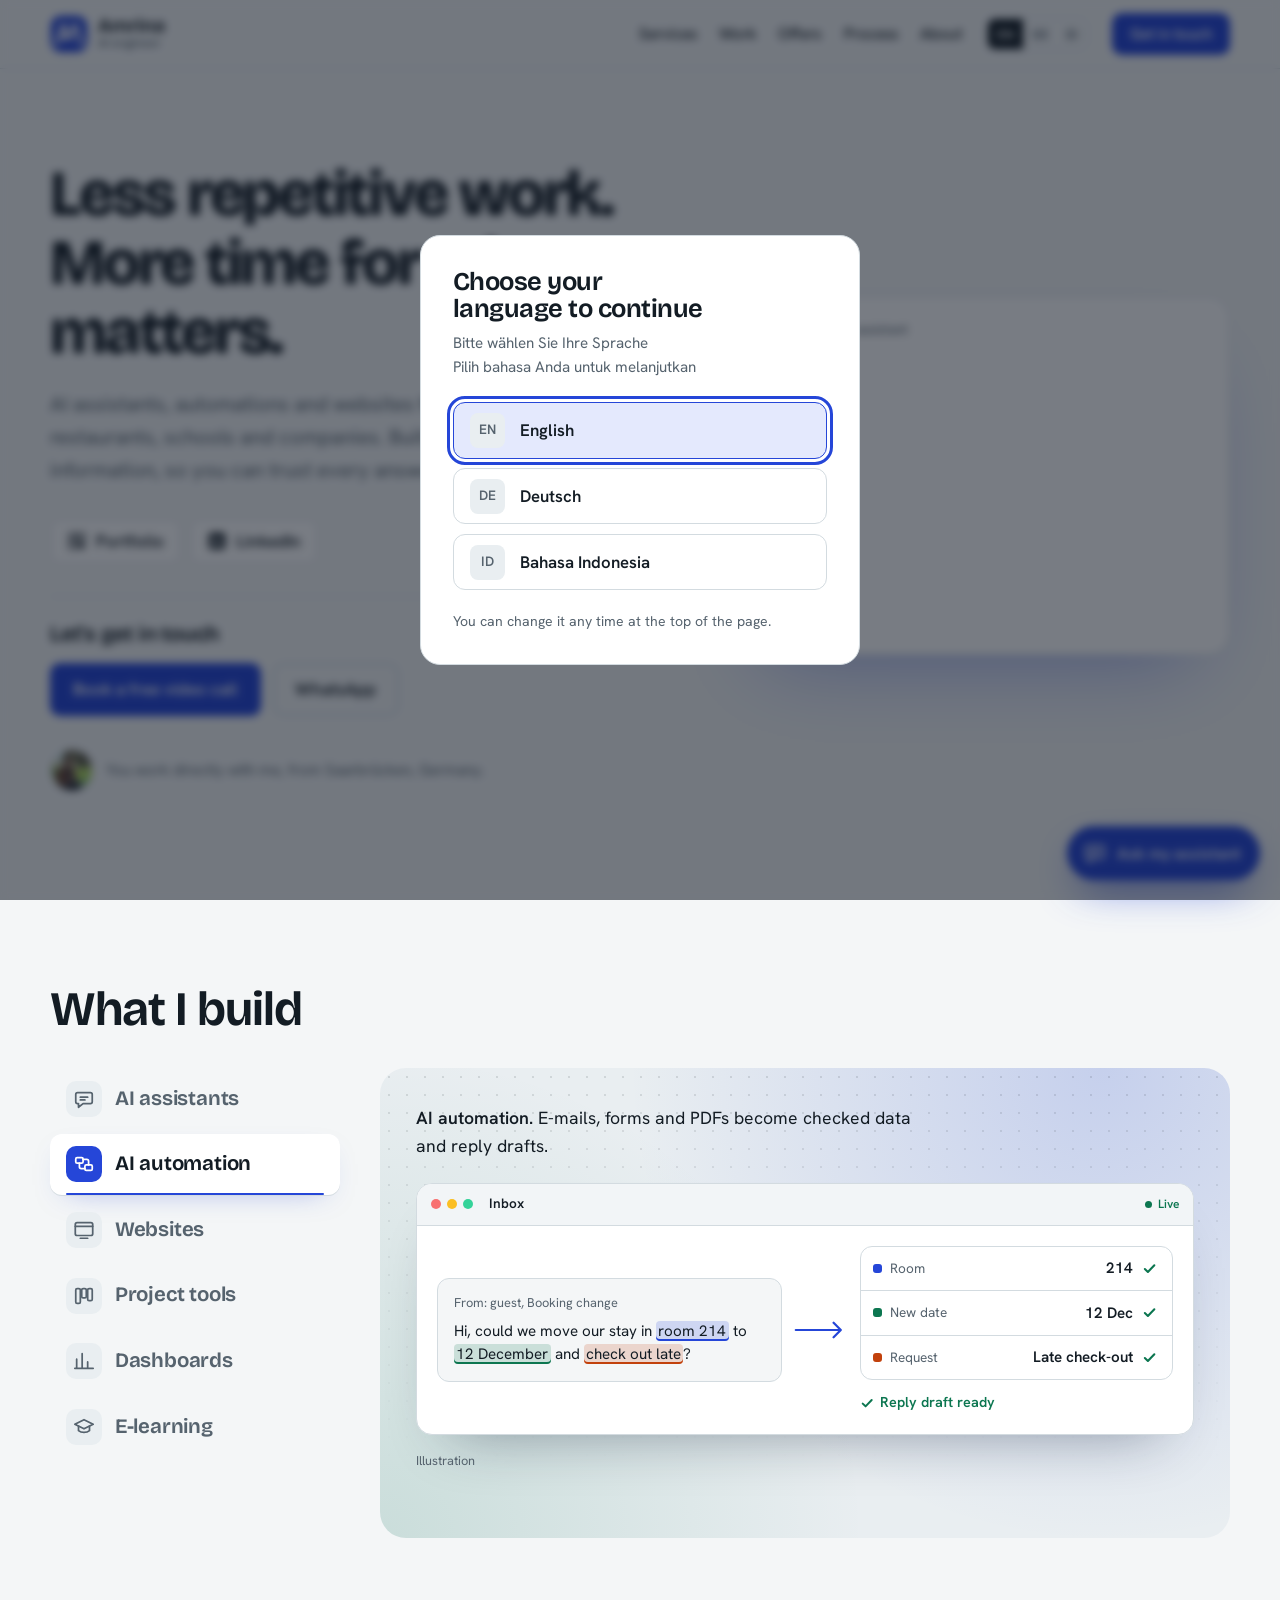
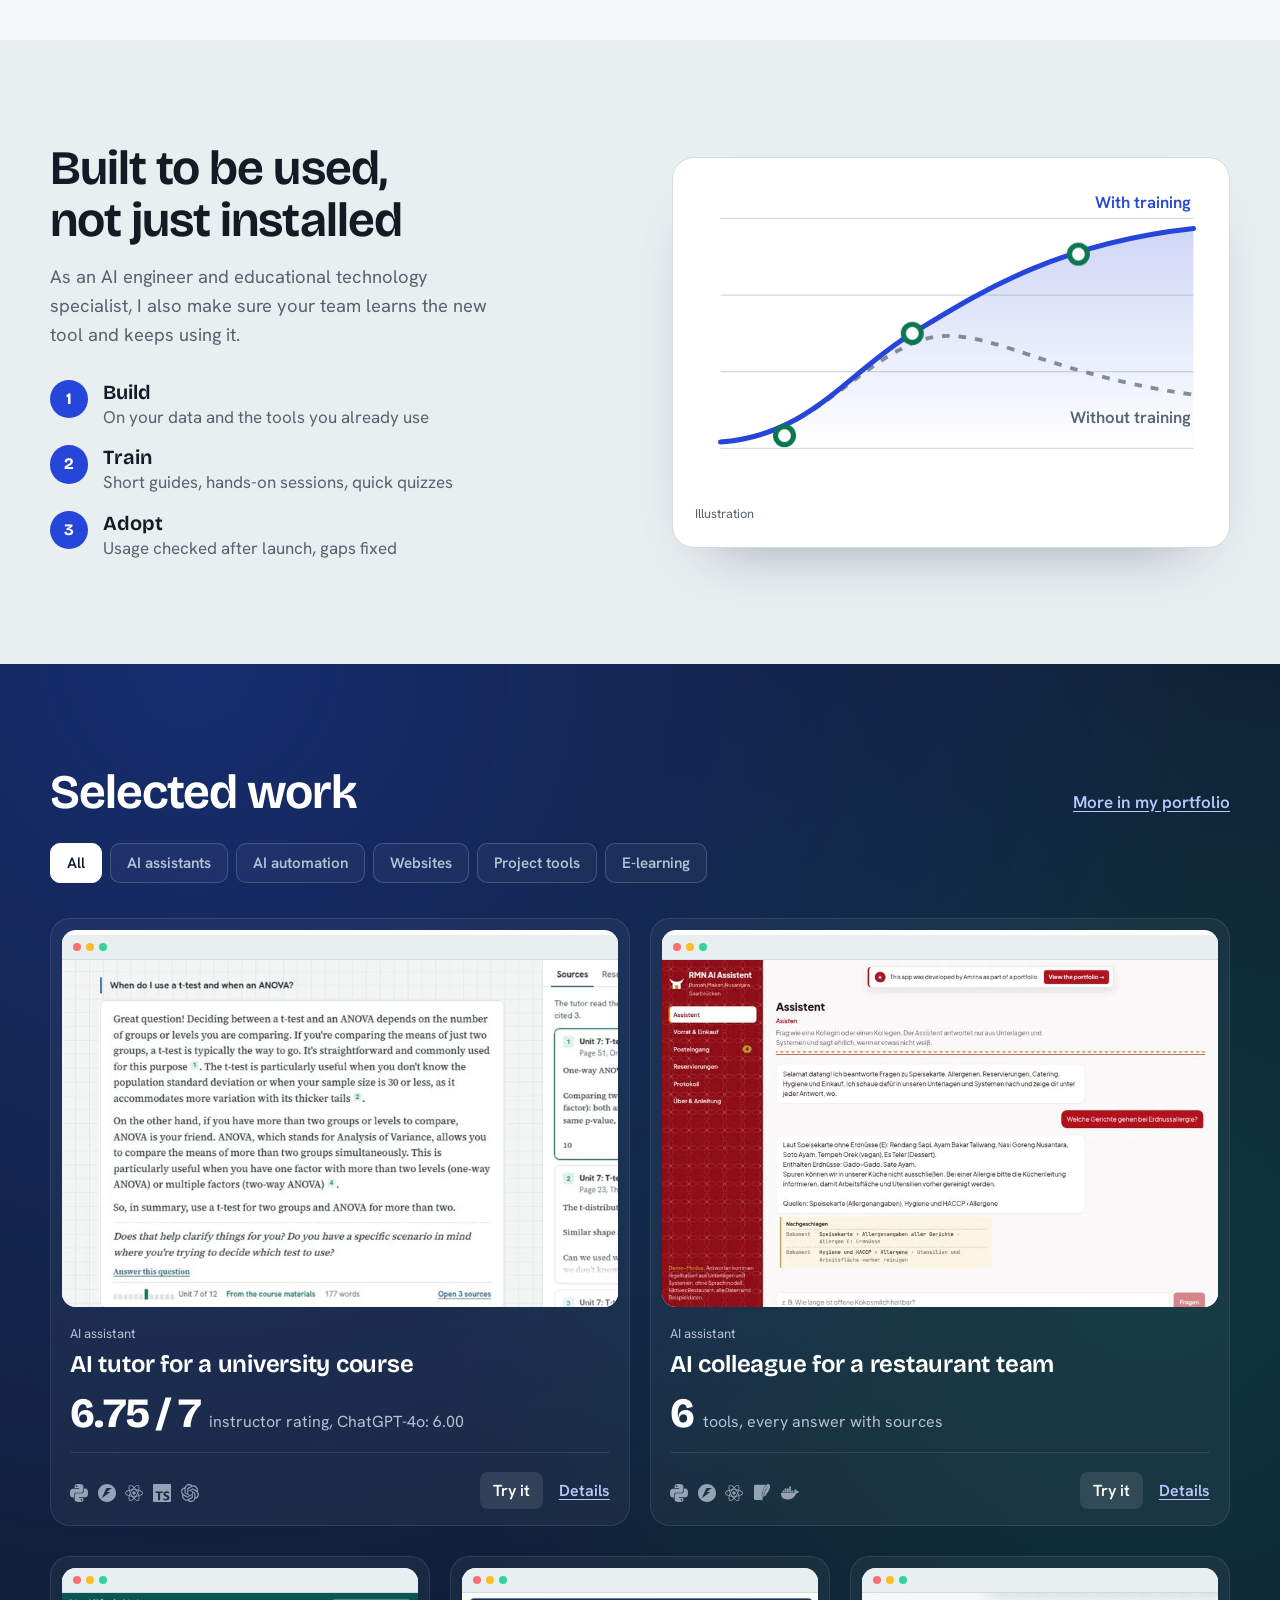
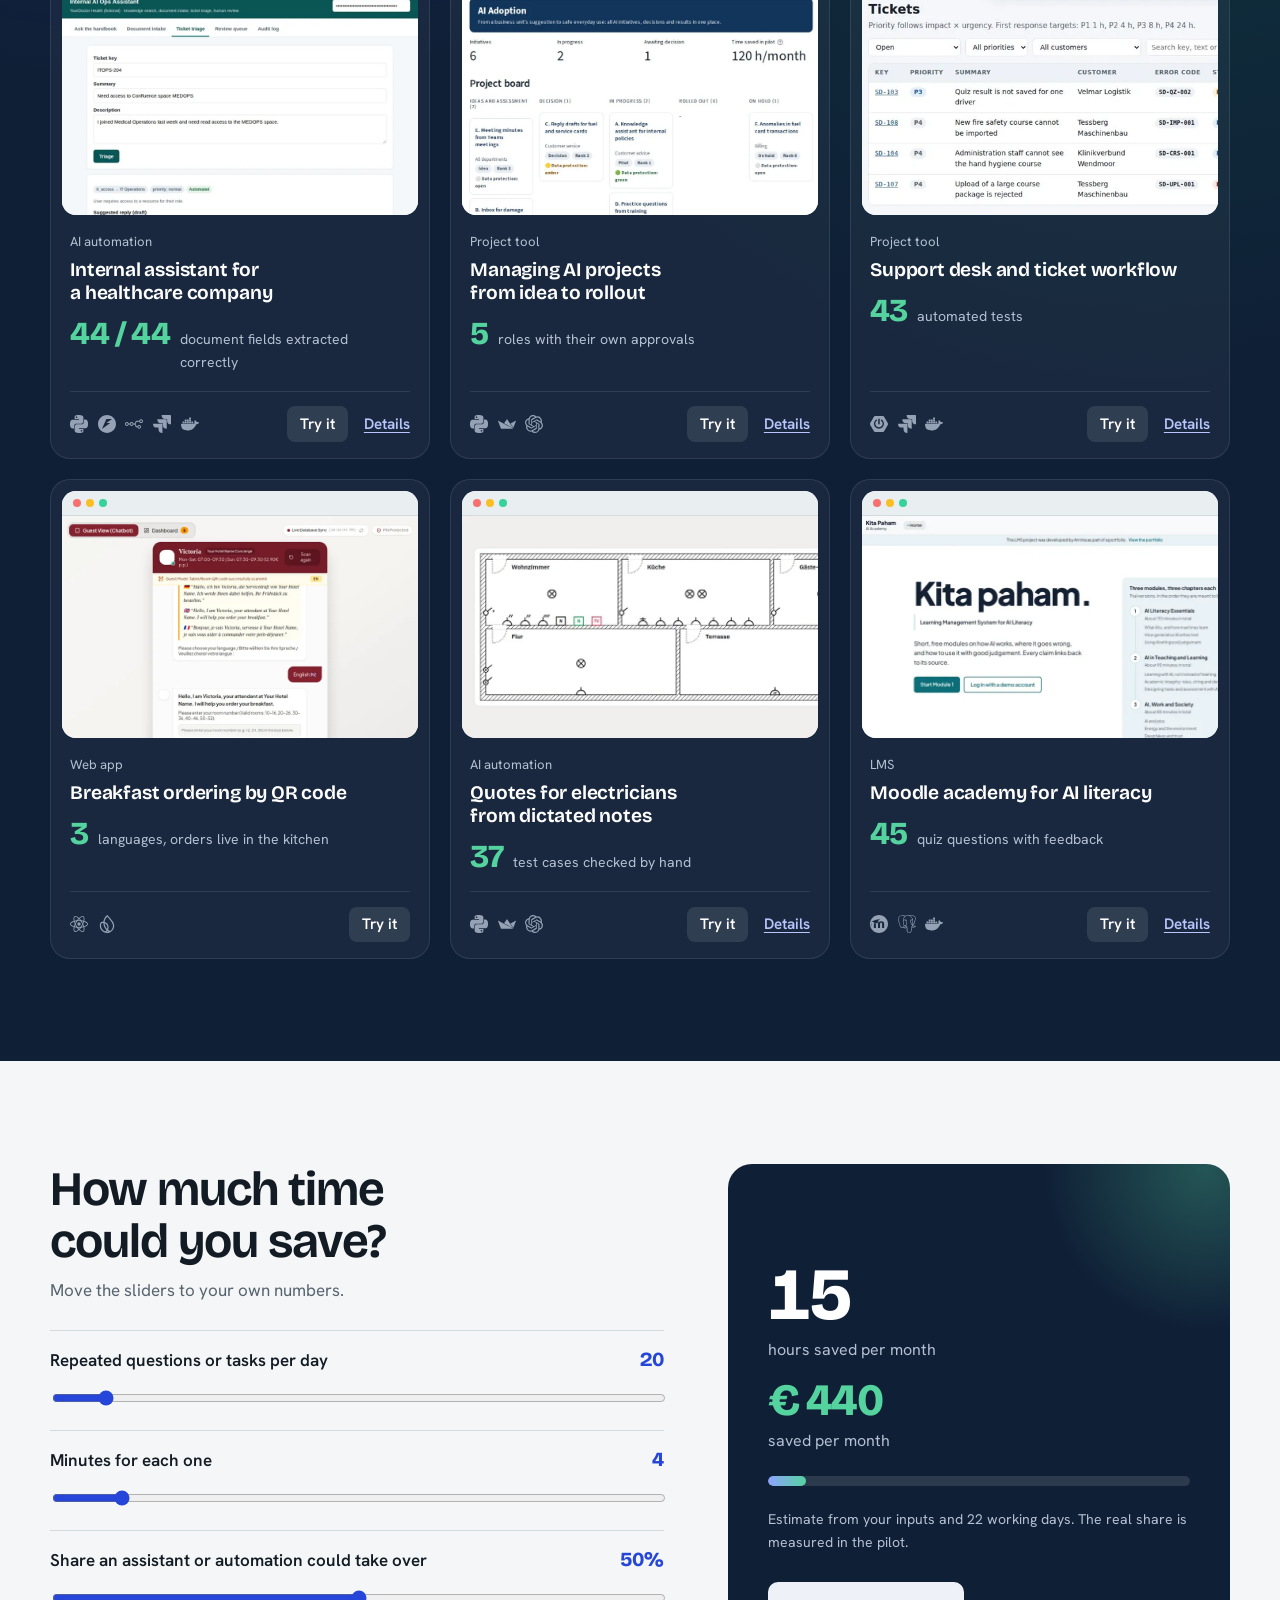
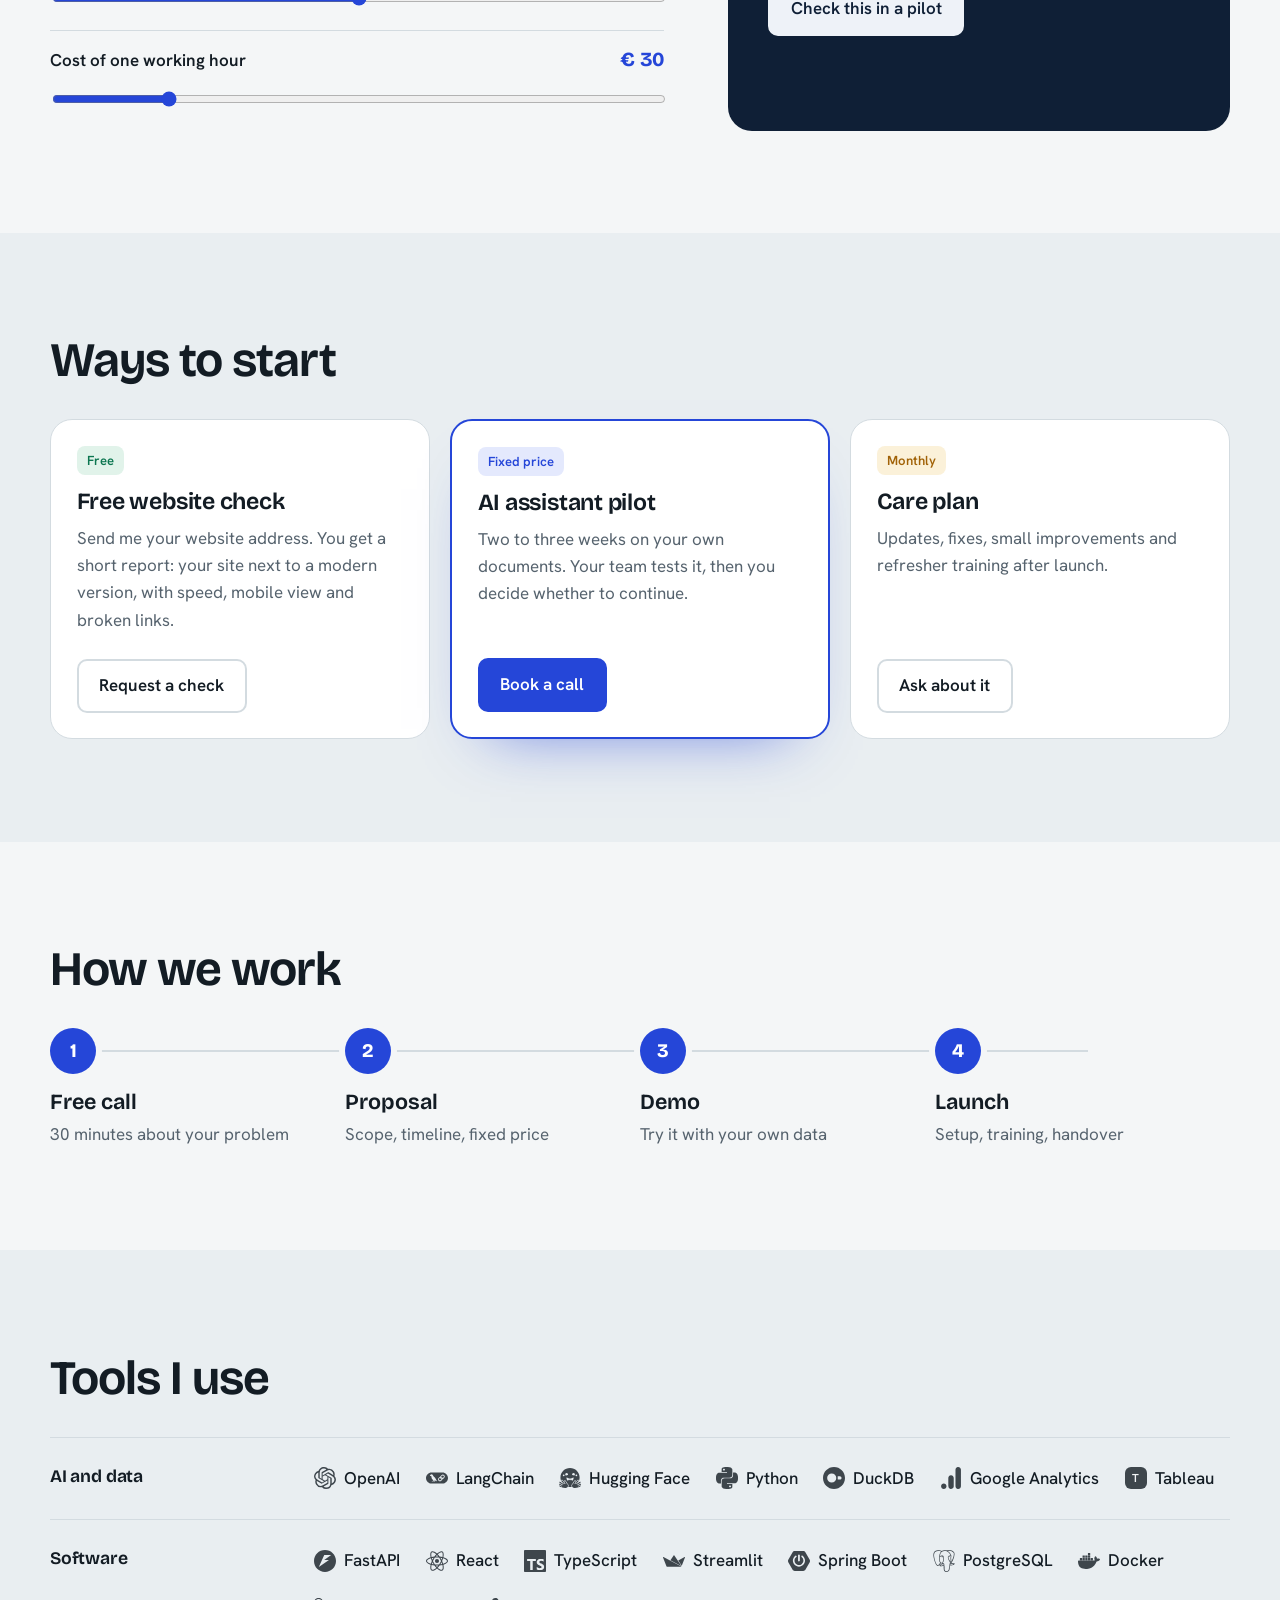
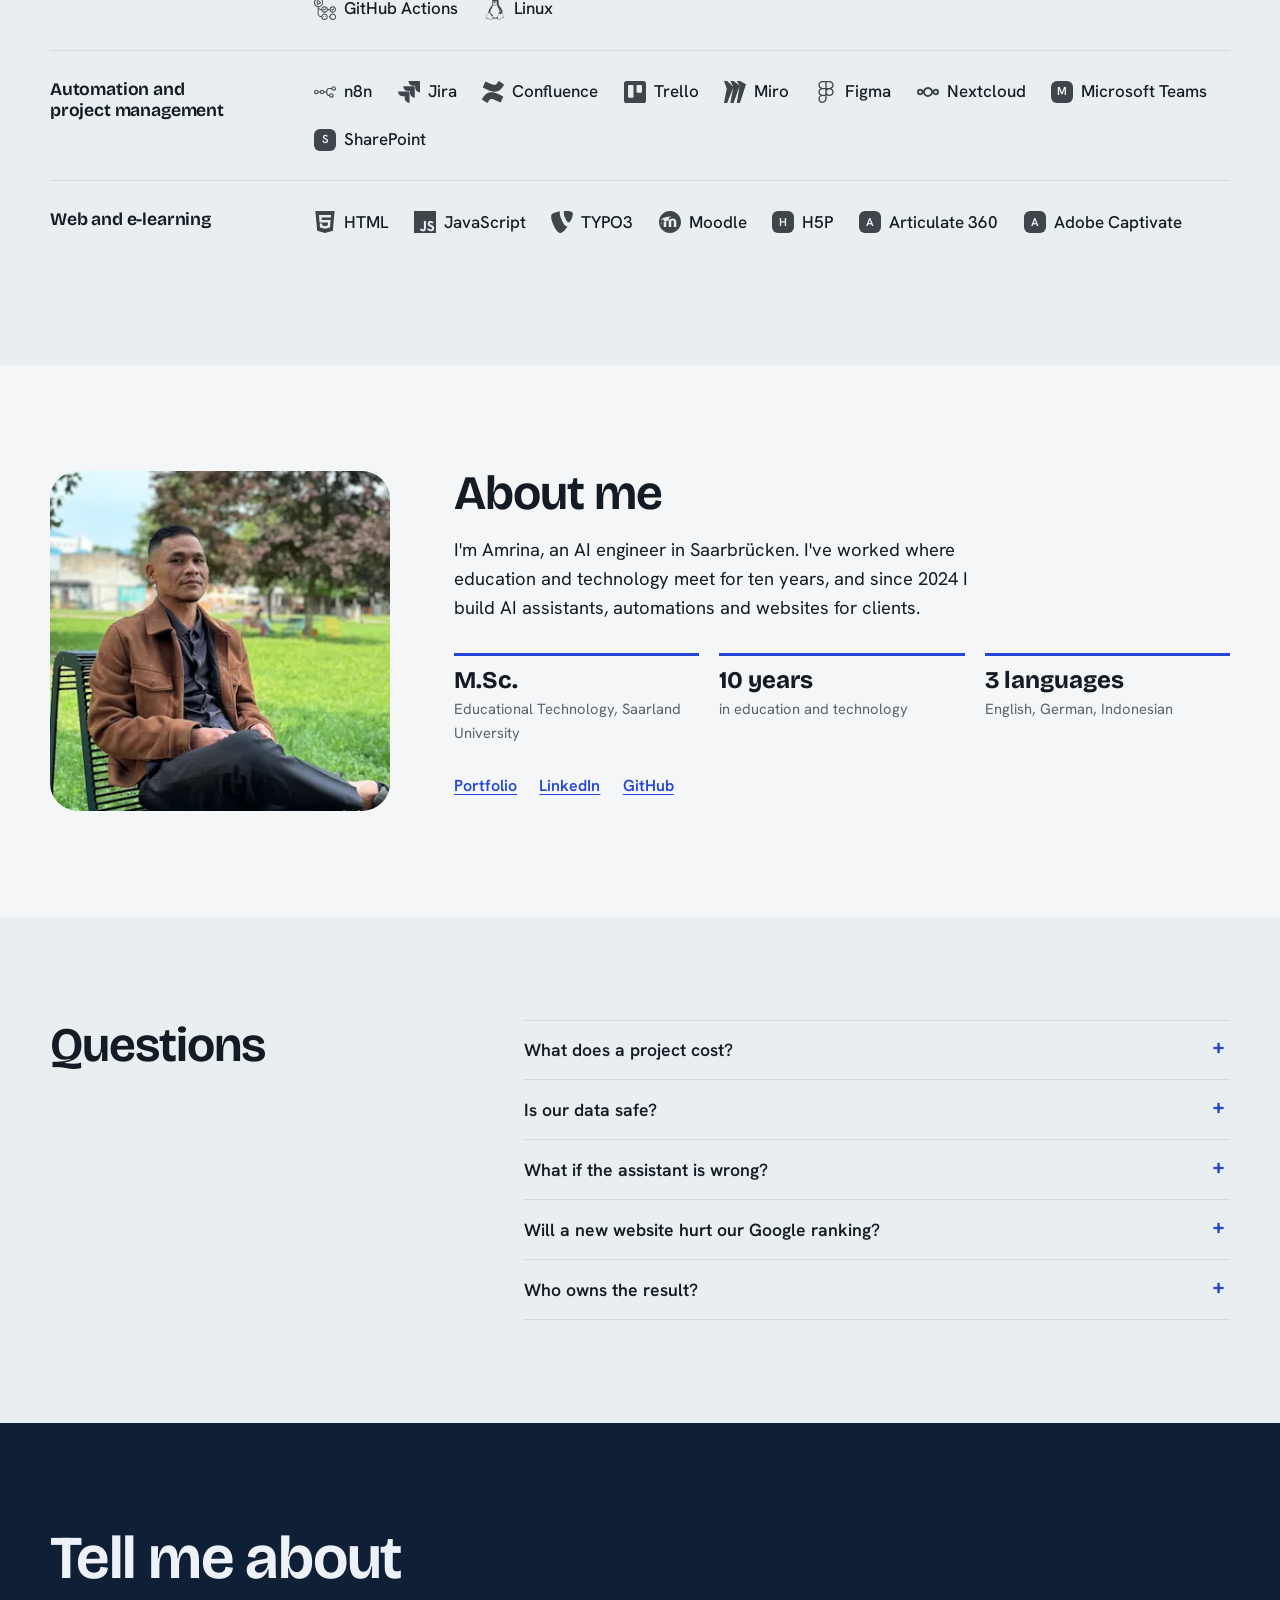
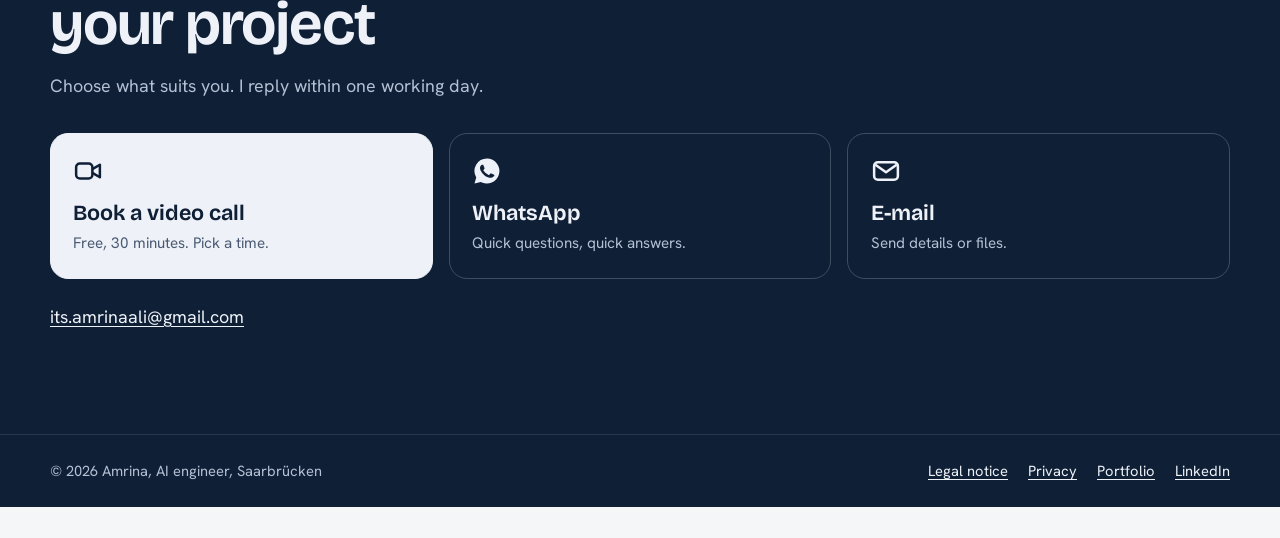
==== commit f16e6e17: "Project labels show the category (AI assistant, AI automation, Project tool, Web app, LMS)" ====
--- a/index.html
+++ b/index.html
@@ -190,7 +190,7 @@
     <span class="shot-cta">Try it</span>
   </a>
   <div class="case-body">
-    <p class="kind">Master's thesis project</p>
+    <p class="kind">AI assistant</p>
     <h3>AI tutor for a university course</h3>
     <p class="metric"><b>6.75 / 7</b><span>instructor rating, ChatGPT-4o: 6.00</span></p>
     <div class="case-foot"><span class="stack"><span title="Python"><svg aria-hidden="true" fill="currentColor" width="18" height="18" viewBox="0 0 24 24" xmlns="http://www.w3.org/2000/svg"><path d="M14.25.18l.9.2.73.26.59.3.45.32.34.34.25.34.16.33.1.3.04.26.02.2-.01.13V8.5l-.05.63-.13.55-.21.46-.26.38-.3.31-.33.25-.35.19-.35.14-.33.1-.3.07-.26.04-.21.02H8.77l-.69.05-.59.14-.5.22-.41.27-.33.32-.27.35-.2.36-.15.37-.1.35-.07.32-.04.27-.02.21v3.06H3.17l-.21-.03-.28-.07-.32-.12-.35-.18-.36-.26-.36-.36-.35-.46-.32-.59-.28-.73-.21-.88-.14-1.05-.05-1.23.06-1.22.16-1.04.24-.87.32-.71.36-.57.4-.44.42-.33.42-.24.4-.16.36-.1.32-.05.24-.01h.16l.06.01h8.16v-.83H6.18l-.01-2.75-.02-.37.05-.34.11-.31.17-.28.25-.26.31-.23.38-.2.44-.18.51-.15.58-.12.64-.1.71-.06.77-.04.84-.02 1.27.05zm-6.3 1.98l-.23.33-.08.41.08.41.23.34.33.22.41.09.41-.09.33-.22.23-.34.08-.41-.08-.41-.23-.33-.33-.22-.41-.09-.41.09zm13.09 3.95l.28.06.32.12.35.18.36.27.36.35.35.47.32.59.28.73.21.88.14 1.04.05 1.23-.06 1.23-.16 1.04-.24.86-.32.71-.36.57-.4.45-.42.33-.42.24-.4.16-.36.09-.32.05-.24.02-.16-.01h-8.22v.82h5.84l.01 2.76.02.36-.05.34-.11.31-.17.29-.25.25-.31.24-.38.2-.44.17-.51.15-.58.13-.64.09-.71.07-.77.04-.84.01-1.27-.04-1.07-.14-.9-.2-.73-.25-.59-.3-.45-.33-.34-.34-.25-.34-.16-.33-.1-.3-.04-.25-.02-.2.01-.13v-5.34l.05-.64.13-.54.21-.46.26-.38.3-.32.33-.24.35-.2.35-.14.33-.1.3-.06.26-.04.21-.02.13-.01h5.84l.69-.05.59-.14.5-.21.41-.28.33-.32.27-.35.2-.36.15-.36.1-.35.07-.32.04-.28.02-.21V6.07h2.09l.14.01zm-6.47 14.25l-.23.33-.08.41.08.41.23.33.33.23.41.08.41-.08.33-.23.23-.33.08-.41-.08-.41-.23-.33-.33-.23-.41-.08-.41.08z"/></svg><span class="sr">Python</span></span><span title="FastAPI"><svg aria-hidden="true" fill="currentColor" width="18" height="18" viewBox="0 0 24 24" xmlns="http://www.w3.org/2000/svg"><path d="M12 .0387C5.3729.0384.0003 5.3931 0 11.9988c-.001 6.6066 5.372 11.9628 12 11.9625 6.628.0003 12.001-5.3559 12-11.9625-.0003-6.6057-5.3729-11.9604-12-11.96m-.829 5.4153h7.55l-7.5805 5.3284h5.1828L5.279 18.5436q2.9466-6.5444 5.892-13.0896"/></svg><span class="sr">FastAPI</span></span><span title="React"><svg aria-hidden="true" fill="currentColor" width="18" height="18" viewBox="0 0 24 24" xmlns="http://www.w3.org/2000/svg"><path d="M14.23 12.004a2.236 2.236 0 0 1-2.235 2.236 2.236 2.236 0 0 1-2.236-2.236 2.236 2.236 0 0 1 2.235-2.236 2.236 2.236 0 0 1 2.236 2.236zm2.648-10.69c-1.346 0-3.107.96-4.888 2.622-1.78-1.653-3.542-2.602-4.887-2.602-.41 0-.783.093-1.106.278-1.375.793-1.683 3.264-.973 6.365C1.98 8.917 0 10.42 0 12.004c0 1.59 1.99 3.097 5.043 4.03-.704 3.113-.39 5.588.988 6.38.32.187.69.275 1.102.275 1.345 0 3.107-.96 4.888-2.624 1.78 1.654 3.542 2.603 4.887 2.603.41 0 .783-.09 1.106-.275 1.374-.792 1.683-3.263.973-6.365C22.02 15.096 24 13.59 24 12.004c0-1.59-1.99-3.097-5.043-4.032.704-3.11.39-5.587-.988-6.38-.318-.184-.688-.277-1.092-.278zm-.005 1.09v.006c.225 0 .406.044.558.127.666.382.955 1.835.73 3.704-.054.46-.142.945-.25 1.44-.96-.236-2.006-.417-3.107-.534-.66-.905-1.345-1.727-2.035-2.447 1.592-1.48 3.087-2.292 4.105-2.295zm-9.77.02c1.012 0 2.514.808 4.11 2.28-.686.72-1.37 1.537-2.02 2.442-1.107.117-2.154.298-3.113.538-.112-.49-.195-.964-.254-1.42-.23-1.868.054-3.32.714-3.707.19-.09.4-.127.563-.132zm4.882 3.05c.455.468.91.992 1.36 1.564-.44-.02-.89-.034-1.345-.034-.46 0-.915.01-1.36.034.44-.572.895-1.096 1.345-1.565zM12 8.1c.74 0 1.477.034 2.202.093.406.582.802 1.203 1.183 1.86.372.64.71 1.29 1.018 1.946-.308.655-.646 1.31-1.013 1.95-.38.66-.773 1.288-1.18 1.87-.728.063-1.466.098-2.21.098-.74 0-1.477-.035-2.202-.093-.406-.582-.802-1.204-1.183-1.86-.372-.64-.71-1.29-1.018-1.946.303-.657.646-1.313 1.013-1.954.38-.66.773-1.286 1.18-1.868.728-.064 1.466-.098 2.21-.098zm-3.635.254c-.24.377-.48.763-.704 1.16-.225.39-.435.782-.635 1.174-.265-.656-.49-1.31-.676-1.947.64-.15 1.315-.283 2.015-.386zm7.26 0c.695.103 1.365.23 2.006.387-.18.632-.405 1.282-.66 1.933-.2-.39-.41-.783-.64-1.174-.225-.392-.465-.774-.705-1.146zm3.063.675c.484.15.944.317 1.375.498 1.732.74 2.852 1.708 2.852 2.476-.005.768-1.125 1.74-2.857 2.475-.42.18-.88.342-1.355.493-.28-.958-.646-1.956-1.1-2.98.45-1.017.81-2.01 1.085-2.964zm-13.395.004c.278.96.645 1.957 1.1 2.98-.45 1.017-.812 2.01-1.086 2.964-.484-.15-.944-.318-1.37-.5-1.732-.737-2.852-1.706-2.852-2.474 0-.768 1.12-1.742 2.852-2.476.42-.18.88-.342 1.356-.494zm11.678 4.28c.265.657.49 1.312.676 1.948-.64.157-1.316.29-2.016.39.24-.375.48-.762.705-1.158.225-.39.435-.788.636-1.18zm-9.945.02c.2.392.41.783.64 1.175.23.39.465.772.705 1.143-.695-.102-1.365-.23-2.006-.386.18-.63.406-1.282.66-1.933zM17.92 16.32c.112.493.2.968.254 1.423.23 1.868-.054 3.32-.714 3.708-.147.09-.338.128-.563.128-1.012 0-2.514-.807-4.11-2.28.686-.72 1.37-1.536 2.02-2.44 1.107-.118 2.154-.3 3.113-.54zm-11.83.01c.96.234 2.006.415 3.107.532.66.905 1.345 1.727 2.035 2.446-1.595 1.483-3.092 2.295-4.11 2.295-.22-.005-.406-.05-.553-.132-.666-.38-.955-1.834-.73-3.703.054-.46.142-.944.25-1.438zm4.56.64c.44.02.89.034 1.345.034.46 0 .915-.01 1.36-.034-.44.572-.895 1.095-1.345 1.565-.455-.47-.91-.993-1.36-1.565z"/></svg><span class="sr">React</span></span><span title="TypeScript"><svg aria-hidden="true" fill="currentColor" width="18" height="18" viewBox="0 0 24 24" xmlns="http://www.w3.org/2000/svg"><path d="M1.125 0C.502 0 0 .502 0 1.125v21.75C0 23.498.502 24 1.125 24h21.75c.623 0 1.125-.502 1.125-1.125V1.125C24 .502 23.498 0 22.875 0zm17.363 9.75c.612 0 1.154.037 1.627.111a6.38 6.38 0 0 1 1.306.34v2.458a3.95 3.95 0 0 0-.643-.361 5.093 5.093 0 0 0-.717-.26 5.453 5.453 0 0 0-1.426-.2c-.3 0-.573.028-.819.086a2.1 2.1 0 0 0-.623.242c-.17.104-.3.229-.393.374a.888.888 0 0 0-.14.49c0 .196.053.373.156.529.104.156.252.304.443.444s.423.276.696.41c.273.135.582.274.926.416.47.197.892.407 1.266.628.374.222.695.473.963.753.268.279.472.598.614.957.142.359.214.776.214 1.253 0 .657-.125 1.21-.373 1.656a3.033 3.033 0 0 1-1.012 1.085 4.38 4.38 0 0 1-1.487.596c-.566.12-1.163.18-1.79.18a9.916 9.916 0 0 1-1.84-.164 5.544 5.544 0 0 1-1.512-.493v-2.63a5.033 5.033 0 0 0 3.237 1.2c.333 0 .624-.03.872-.09.249-.06.456-.144.623-.25.166-.108.29-.234.373-.38a1.023 1.023 0 0 0-.074-1.089 2.12 2.12 0 0 0-.537-.5 5.597 5.597 0 0 0-.807-.444 27.72 27.72 0 0 0-1.007-.436c-.918-.383-1.602-.852-2.053-1.405-.45-.553-.676-1.222-.676-2.005 0-.614.123-1.141.369-1.582.246-.441.58-.804 1.004-1.089a4.494 4.494 0 0 1 1.47-.629 7.536 7.536 0 0 1 1.77-.201zm-15.113.188h9.563v2.166H9.506v9.646H6.789v-9.646H3.375z"/></svg><span class="sr">TypeScript</span></span><span title="OpenAI"><svg aria-hidden="true" fill="currentColor" width="18" height="18" viewBox="0 0 24 24" xmlns="http://www.w3.org/2000/svg"><path d="M22.2819 9.8211a5.9847 5.9847 0 0 0-.5157-4.9108 6.0462 6.0462 0 0 0-6.5098-2.9A6.0651 6.0651 0 0 0 4.9807 4.1818a5.9847 5.9847 0 0 0-3.9977 2.9 6.0462 6.0462 0 0 0 .7427 7.0966 5.98 5.98 0 0 0 .511 4.9107 6.051 6.051 0 0 0 6.5146 2.9001A5.9847 5.9847 0 0 0 13.2599 24a6.0557 6.0557 0 0 0 5.7718-4.2058 5.9894 5.9894 0 0 0 3.9977-2.9001 6.0557 6.0557 0 0 0-.7475-7.0729zm-9.022 12.6081a4.4755 4.4755 0 0 1-2.8764-1.0408l.1419-.0804 4.7783-2.7582a.7948.7948 0 0 0 .3927-.6813v-6.7369l2.02 1.1686a.071.071 0 0 1 .038.052v5.5826a4.504 4.504 0 0 1-4.4945 4.4944zm-9.6607-4.1254a4.4708 4.4708 0 0 1-.5346-3.0137l.142.0852 4.783 2.7582a.7712.7712 0 0 0 .7806 0l5.8428-3.3685v2.3324a.0804.0804 0 0 1-.0332.0615L9.74 19.9502a4.4992 4.4992 0 0 1-6.1408-1.6464zM2.3408 7.8956a4.485 4.485 0 0 1 2.3655-1.9728V11.6a.7664.7664 0 0 0 .3879.6765l5.8144 3.3543-2.0201 1.1685a.0757.0757 0 0 1-.071 0l-4.8303-2.7865A4.504 4.504 0 0 1 2.3408 7.872zm16.5963 3.8558L13.1038 8.364 15.1192 7.2a.0757.0757 0 0 1 .071 0l4.8303 2.7913a4.4944 4.4944 0 0 1-.6765 8.1042v-5.6772a.79.79 0 0 0-.407-.667zm2.0107-3.0231l-.142-.0852-4.7735-2.7818a.7759.7759 0 0 0-.7854 0L9.409 9.2297V6.8974a.0662.0662 0 0 1 .0284-.0615l4.8303-2.7866a4.4992 4.4992 0 0 1 6.6802 4.66zM8.3065 12.863l-2.02-1.1638a.0804.0804 0 0 1-.038-.0567V6.0742a4.4992 4.4992 0 0 1 7.3757-3.4537l-.142.0805L8.704 5.459a.7948.7948 0 0 0-.3927.6813zm1.0976-2.3654l2.602-1.4998 2.6069 1.4998v2.9994l-2.5974 1.4997-2.6067-1.4997Z"/></svg><span class="sr">OpenAI</span></span></span><span class="case-links"><a class="try" href="https://sayamrina.github.io/erm-tutorai-2/open.html" target="_blank" rel="noopener">Try it</a><a class="details" href="https://sayamrina.github.io/erm-tutorai-2/" target="_blank" rel="noopener">Details</a></span></div>
@@ -203,7 +203,7 @@
     <span class="shot-cta">Try it</span>
   </a>
   <div class="case-body">
-    <p class="kind">Project lab</p>
+    <p class="kind">AI assistant</p>
     <h3>AI colleague for a restaurant team</h3>
     <p class="metric"><b>6</b><span>tools, every answer with sources</span></p>
     <div class="case-foot"><span class="stack"><span title="Python"><svg aria-hidden="true" fill="currentColor" width="18" height="18" viewBox="0 0 24 24" xmlns="http://www.w3.org/2000/svg"><path d="M14.25.18l.9.2.73.26.59.3.45.32.34.34.25.34.16.33.1.3.04.26.02.2-.01.13V8.5l-.05.63-.13.55-.21.46-.26.38-.3.31-.33.25-.35.19-.35.14-.33.1-.3.07-.26.04-.21.02H8.77l-.69.05-.59.14-.5.22-.41.27-.33.32-.27.35-.2.36-.15.37-.1.35-.07.32-.04.27-.02.21v3.06H3.17l-.21-.03-.28-.07-.32-.12-.35-.18-.36-.26-.36-.36-.35-.46-.32-.59-.28-.73-.21-.88-.14-1.05-.05-1.23.06-1.22.16-1.04.24-.87.32-.71.36-.57.4-.44.42-.33.42-.24.4-.16.36-.1.32-.05.24-.01h.16l.06.01h8.16v-.83H6.18l-.01-2.75-.02-.37.05-.34.11-.31.17-.28.25-.26.31-.23.38-.2.44-.18.51-.15.58-.12.64-.1.71-.06.77-.04.84-.02 1.27.05zm-6.3 1.98l-.23.33-.08.41.08.41.23.34.33.22.41.09.41-.09.33-.22.23-.34.08-.41-.08-.41-.23-.33-.33-.22-.41-.09-.41.09zm13.09 3.95l.28.06.32.12.35.18.36.27.36.35.35.47.32.59.28.73.21.88.14 1.04.05 1.23-.06 1.23-.16 1.04-.24.86-.32.71-.36.57-.4.45-.42.33-.42.24-.4.16-.36.09-.32.05-.24.02-.16-.01h-8.22v.82h5.84l.01 2.76.02.36-.05.34-.11.31-.17.29-.25.25-.31.24-.38.2-.44.17-.51.15-.58.13-.64.09-.71.07-.77.04-.84.01-1.27-.04-1.07-.14-.9-.2-.73-.25-.59-.3-.45-.33-.34-.34-.25-.34-.16-.33-.1-.3-.04-.25-.02-.2.01-.13v-5.34l.05-.64.13-.54.21-.46.26-.38.3-.32.33-.24.35-.2.35-.14.33-.1.3-.06.26-.04.21-.02.13-.01h5.84l.69-.05.59-.14.5-.21.41-.28.33-.32.27-.35.2-.36.15-.36.1-.35.07-.32.04-.28.02-.21V6.07h2.09l.14.01zm-6.47 14.25l-.23.33-.08.41.08.41.23.33.33.23.41.08.41-.08.33-.23.23-.33.08-.41-.08-.41-.23-.33-.33-.23-.41-.08-.41.08z"/></svg><span class="sr">Python</span></span><span title="FastAPI"><svg aria-hidden="true" fill="currentColor" width="18" height="18" viewBox="0 0 24 24" xmlns="http://www.w3.org/2000/svg"><path d="M12 .0387C5.3729.0384.0003 5.3931 0 11.9988c-.001 6.6066 5.372 11.9628 12 11.9625 6.628.0003 12.001-5.3559 12-11.9625-.0003-6.6057-5.3729-11.9604-12-11.96m-.829 5.4153h7.55l-7.5805 5.3284h5.1828L5.279 18.5436q2.9466-6.5444 5.892-13.0896"/></svg><span class="sr">FastAPI</span></span><span title="React"><svg aria-hidden="true" fill="currentColor" width="18" height="18" viewBox="0 0 24 24" xmlns="http://www.w3.org/2000/svg"><path d="M14.23 12.004a2.236 2.236 0 0 1-2.235 2.236 2.236 2.236 0 0 1-2.236-2.236 2.236 2.236 0 0 1 2.235-2.236 2.236 2.236 0 0 1 2.236 2.236zm2.648-10.69c-1.346 0-3.107.96-4.888 2.622-1.78-1.653-3.542-2.602-4.887-2.602-.41 0-.783.093-1.106.278-1.375.793-1.683 3.264-.973 6.365C1.98 8.917 0 10.42 0 12.004c0 1.59 1.99 3.097 5.043 4.03-.704 3.113-.39 5.588.988 6.38.32.187.69.275 1.102.275 1.345 0 3.107-.96 4.888-2.624 1.78 1.654 3.542 2.603 4.887 2.603.41 0 .783-.09 1.106-.275 1.374-.792 1.683-3.263.973-6.365C22.02 15.096 24 13.59 24 12.004c0-1.59-1.99-3.097-5.043-4.032.704-3.11.39-5.587-.988-6.38-.318-.184-.688-.277-1.092-.278zm-.005 1.09v.006c.225 0 .406.044.558.127.666.382.955 1.835.73 3.704-.054.46-.142.945-.25 1.44-.96-.236-2.006-.417-3.107-.534-.66-.905-1.345-1.727-2.035-2.447 1.592-1.48 3.087-2.292 4.105-2.295zm-9.77.02c1.012 0 2.514.808 4.11 2.28-.686.72-1.37 1.537-2.02 2.442-1.107.117-2.154.298-3.113.538-.112-.49-.195-.964-.254-1.42-.23-1.868.054-3.32.714-3.707.19-.09.4-.127.563-.132zm4.882 3.05c.455.468.91.992 1.36 1.564-.44-.02-.89-.034-1.345-.034-.46 0-.915.01-1.36.034.44-.572.895-1.096 1.345-1.565zM12 8.1c.74 0 1.477.034 2.202.093.406.582.802 1.203 1.183 1.86.372.64.71 1.29 1.018 1.946-.308.655-.646 1.31-1.013 1.95-.38.66-.773 1.288-1.18 1.87-.728.063-1.466.098-2.21.098-.74 0-1.477-.035-2.202-.093-.406-.582-.802-1.204-1.183-1.86-.372-.64-.71-1.29-1.018-1.946.303-.657.646-1.313 1.013-1.954.38-.66.773-1.286 1.18-1.868.728-.064 1.466-.098 2.21-.098zm-3.635.254c-.24.377-.48.763-.704 1.16-.225.39-.435.782-.635 1.174-.265-.656-.49-1.31-.676-1.947.64-.15 1.315-.283 2.015-.386zm7.26 0c.695.103 1.365.23 2.006.387-.18.632-.405 1.282-.66 1.933-.2-.39-.41-.783-.64-1.174-.225-.392-.465-.774-.705-1.146zm3.063.675c.484.15.944.317 1.375.498 1.732.74 2.852 1.708 2.852 2.476-.005.768-1.125 1.74-2.857 2.475-.42.18-.88.342-1.355.493-.28-.958-.646-1.956-1.1-2.98.45-1.017.81-2.01 1.085-2.964zm-13.395.004c.278.96.645 1.957 1.1 2.98-.45 1.017-.812 2.01-1.086 2.964-.484-.15-.944-.318-1.37-.5-1.732-.737-2.852-1.706-2.852-2.474 0-.768 1.12-1.742 2.852-2.476.42-.18.88-.342 1.356-.494zm11.678 4.28c.265.657.49 1.312.676 1.948-.64.157-1.316.29-2.016.39.24-.375.48-.762.705-1.158.225-.39.435-.788.636-1.18zm-9.945.02c.2.392.41.783.64 1.175.23.39.465.772.705 1.143-.695-.102-1.365-.23-2.006-.386.18-.63.406-1.282.66-1.933zM17.92 16.32c.112.493.2.968.254 1.423.23 1.868-.054 3.32-.714 3.708-.147.09-.338.128-.563.128-1.012 0-2.514-.807-4.11-2.28.686-.72 1.37-1.536 2.02-2.44 1.107-.118 2.154-.3 3.113-.54zm-11.83.01c.96.234 2.006.415 3.107.532.66.905 1.345 1.727 2.035 2.446-1.595 1.483-3.092 2.295-4.11 2.295-.22-.005-.406-.05-.553-.132-.666-.38-.955-1.834-.73-3.703.054-.46.142-.944.25-1.438zm4.56.64c.44.02.89.034 1.345.034.46 0 .915-.01 1.36-.034-.44.572-.895 1.095-1.345 1.565-.455-.47-.91-.993-1.36-1.565z"/></svg><span class="sr">React</span></span><span title="SQLite"><svg aria-hidden="true" fill="currentColor" width="18" height="18" viewBox="0 0 24 24" xmlns="http://www.w3.org/2000/svg"><path d="M21.678.521c-1.032-.92-2.28-.55-3.513.544a8.71 8.71 0 0 0-.547.535c-2.109 2.237-4.066 6.38-4.674 9.544.237.48.422 1.093.544 1.561a13.044 13.044 0 0 1 .164.703s-.019-.071-.096-.296l-.05-.146a1.689 1.689 0 0 0-.033-.08c-.138-.32-.518-.995-.686-1.289-.143.423-.27.818-.376 1.176.484.884.778 2.4.778 2.4s-.025-.099-.147-.442c-.107-.303-.644-1.244-.772-1.464-.217.804-.304 1.346-.226 1.478.152.256.296.698.422 1.186.286 1.1.485 2.44.485 2.44l.017.224a22.41 22.41 0 0 0 .056 2.748c.095 1.146.273 2.13.5 2.657l.155-.084c-.334-1.038-.47-2.399-.41-3.967.09-2.398.642-5.29 1.661-8.304 1.723-4.55 4.113-8.201 6.3-9.945-1.993 1.8-4.692 7.63-5.5 9.788-.904 2.416-1.545 4.684-1.931 6.857.666-2.037 2.821-2.912 2.821-2.912s1.057-1.304 2.292-3.166c-.74.169-1.955.458-2.362.629-.6.251-.762.337-.762.337s1.945-1.184 3.613-1.72C21.695 7.9 24.195 2.767 21.678.521m-18.573.543A1.842 1.842 0 0 0 1.27 2.9v16.608a1.84 1.84 0 0 0 1.835 1.834h9.418a22.953 22.953 0 0 1-.052-2.707c-.006-.062-.011-.141-.016-.2a27.01 27.01 0 0 0-.473-2.378c-.121-.47-.275-.898-.369-1.057-.116-.197-.098-.31-.097-.432 0-.12.015-.245.037-.386a9.98 9.98 0 0 1 .234-1.045l.217-.028c-.017-.035-.014-.065-.031-.097l-.041-.381a32.8 32.8 0 0 1 .382-1.194l.2-.019c-.008-.016-.01-.038-.018-.053l-.043-.316c.63-3.28 2.587-7.443 4.8-9.791.066-.069.133-.128.198-.194Z"/></svg><span class="sr">SQLite</span></span><span title="Docker"><svg aria-hidden="true" fill="currentColor" width="18" height="18" viewBox="0 0 24 24" xmlns="http://www.w3.org/2000/svg"><path d="M13.983 11.078h2.119a.186.186 0 00.186-.185V9.006a.186.186 0 00-.186-.186h-2.119a.185.185 0 00-.185.185v1.888c0 .102.083.185.185.185m-2.954-5.43h2.118a.186.186 0 00.186-.186V3.574a.186.186 0 00-.186-.185h-2.118a.185.185 0 00-.185.185v1.888c0 .102.082.185.185.185m0 2.716h2.118a.187.187 0 00.186-.186V6.29a.186.186 0 00-.186-.185h-2.118a.185.185 0 00-.185.185v1.887c0 .102.082.185.185.186m-2.93 0h2.12a.186.186 0 00.184-.186V6.29a.185.185 0 00-.185-.185H8.1a.185.185 0 00-.185.185v1.887c0 .102.083.185.185.186m-2.964 0h2.119a.186.186 0 00.185-.186V6.29a.185.185 0 00-.185-.185H5.136a.186.186 0 00-.186.185v1.887c0 .102.084.185.186.186m5.893 2.715h2.118a.186.186 0 00.186-.185V9.006a.186.186 0 00-.186-.186h-2.118a.185.185 0 00-.185.185v1.888c0 .102.082.185.185.185m-2.93 0h2.12a.185.185 0 00.184-.185V9.006a.185.185 0 00-.184-.186h-2.12a.185.185 0 00-.184.185v1.888c0 .102.083.185.185.185m-2.964 0h2.119a.185.185 0 00.185-.185V9.006a.185.185 0 00-.184-.186h-2.12a.186.186 0 00-.186.186v1.887c0 .102.084.185.186.185m-2.92 0h2.12a.185.185 0 00.184-.185V9.006a.185.185 0 00-.184-.186h-2.12a.185.185 0 00-.184.185v1.888c0 .102.082.185.185.185M23.763 9.89c-.065-.051-.672-.51-1.954-.51-.338.001-.676.03-1.01.087-.248-1.7-1.653-2.53-1.716-2.566l-.344-.199-.226.327c-.284.438-.49.922-.612 1.43-.23.97-.09 1.882.403 2.661-.595.332-1.55.413-1.744.42H.751a.751.751 0 00-.75.748 11.376 11.376 0 00.692 4.062c.545 1.428 1.355 2.48 2.41 3.124 1.18.723 3.1 1.137 5.275 1.137.983.003 1.963-.086 2.93-.266a12.248 12.248 0 003.823-1.389c.98-.567 1.86-1.288 2.61-2.136 1.252-1.418 1.998-2.997 2.553-4.4h.221c1.372 0 2.215-.549 2.68-1.009.309-.293.55-.65.707-1.046l.098-.288Z"/></svg><span class="sr">Docker</span></span></span><span class="case-links"><a class="try" href="https://rmn-ai-assistent.onrender.com/" target="_blank" rel="noopener">Try it</a><a class="details" href="https://sayamrina.github.io/rmn-ai-assistent/" target="_blank" rel="noopener">Details</a></span></div>
@@ -216,7 +216,7 @@
     <span class="shot-cta">Try it</span>
   </a>
   <div class="case-body">
-    <p class="kind">Project lab</p>
+    <p class="kind">AI automation</p>
     <h3>Internal assistant for a healthcare company</h3>
     <p class="metric"><b>44 / 44</b><span>document fields extracted correctly</span></p>
     <div class="case-foot"><span class="stack"><span title="Python"><svg aria-hidden="true" fill="currentColor" width="18" height="18" viewBox="0 0 24 24" xmlns="http://www.w3.org/2000/svg"><path d="M14.25.18l.9.2.73.26.59.3.45.32.34.34.25.34.16.33.1.3.04.26.02.2-.01.13V8.5l-.05.63-.13.55-.21.46-.26.38-.3.31-.33.25-.35.19-.35.14-.33.1-.3.07-.26.04-.21.02H8.77l-.69.05-.59.14-.5.22-.41.27-.33.32-.27.35-.2.36-.15.37-.1.35-.07.32-.04.27-.02.21v3.06H3.17l-.21-.03-.28-.07-.32-.12-.35-.18-.36-.26-.36-.36-.35-.46-.32-.59-.28-.73-.21-.88-.14-1.05-.05-1.23.06-1.22.16-1.04.24-.87.32-.71.36-.57.4-.44.42-.33.42-.24.4-.16.36-.1.32-.05.24-.01h.16l.06.01h8.16v-.83H6.18l-.01-2.75-.02-.37.05-.34.11-.31.17-.28.25-.26.31-.23.38-.2.44-.18.51-.15.58-.12.64-.1.71-.06.77-.04.84-.02 1.27.05zm-6.3 1.98l-.23.33-.08.41.08.41.23.34.33.22.41.09.41-.09.33-.22.23-.34.08-.41-.08-.41-.23-.33-.33-.22-.41-.09-.41.09zm13.09 3.95l.28.06.32.12.35.18.36.27.36.35.35.47.32.59.28.73.21.88.14 1.04.05 1.23-.06 1.23-.16 1.04-.24.86-.32.71-.36.57-.4.45-.42.33-.42.24-.4.16-.36.09-.32.05-.24.02-.16-.01h-8.22v.82h5.84l.01 2.76.02.36-.05.34-.11.31-.17.29-.25.25-.31.24-.38.2-.44.17-.51.15-.58.13-.64.09-.71.07-.77.04-.84.01-1.27-.04-1.07-.14-.9-.2-.73-.25-.59-.3-.45-.33-.34-.34-.25-.34-.16-.33-.1-.3-.04-.25-.02-.2.01-.13v-5.34l.05-.64.13-.54.21-.46.26-.38.3-.32.33-.24.35-.2.35-.14.33-.1.3-.06.26-.04.21-.02.13-.01h5.84l.69-.05.59-.14.5-.21.41-.28.33-.32.27-.35.2-.36.15-.36.1-.35.07-.32.04-.28.02-.21V6.07h2.09l.14.01zm-6.47 14.25l-.23.33-.08.41.08.41.23.33.33.23.41.08.41-.08.33-.23.23-.33.08-.41-.08-.41-.23-.33-.33-.23-.41-.08-.41.08z"/></svg><span class="sr">Python</span></span><span title="FastAPI"><svg aria-hidden="true" fill="currentColor" width="18" height="18" viewBox="0 0 24 24" xmlns="http://www.w3.org/2000/svg"><path d="M12 .0387C5.3729.0384.0003 5.3931 0 11.9988c-.001 6.6066 5.372 11.9628 12 11.9625 6.628.0003 12.001-5.3559 12-11.9625-.0003-6.6057-5.3729-11.9604-12-11.96m-.829 5.4153h7.55l-7.5805 5.3284h5.1828L5.279 18.5436q2.9466-6.5444 5.892-13.0896"/></svg><span class="sr">FastAPI</span></span><span title="n8n"><svg aria-hidden="true" fill="currentColor" width="18" height="18" viewBox="0 0 24 24" xmlns="http://www.w3.org/2000/svg"><path d="M21.4737 5.6842c-1.1772 0-2.1663.8051-2.4468 1.8947h-2.8955c-1.235 0-2.289.893-2.492 2.111l-.1038.623a1.263 1.263 0 0 1-1.246 1.0555H11.289c-.2805-1.0896-1.2696-1.8947-2.4468-1.8947s-2.1663.8051-2.4467 1.8947H4.973c-.2805-1.0896-1.2696-1.8947-2.4468-1.8947C1.1311 9.4737 0 10.6047 0 12s1.131 2.5263 2.5263 2.5263c1.1772 0 2.1663-.8051 2.4468-1.8947h1.4223c.2804 1.0896 1.2696 1.8947 2.4467 1.8947 1.1772 0 2.1663-.8051 2.4468-1.8947h1.0008a1.263 1.263 0 0 1 1.2459 1.0555l.1038.623c.203 1.218 1.257 2.111 2.492 2.111h.3692c.2804 1.0895 1.2696 1.8947 2.4468 1.8947 1.3952 0 2.5263-1.131 2.5263-2.5263s-1.131-2.5263-2.5263-2.5263c-1.1772 0-2.1664.805-2.4468 1.8947h-.3692a1.263 1.263 0 0 1-1.246-1.0555l-.1037-.623A2.52 2.52 0 0 0 13.9607 12a2.52 2.52 0 0 0 .821-1.4794l.1038-.623a1.263 1.263 0 0 1 1.2459-1.0555h2.8955c.2805 1.0896 1.2696 1.8947 2.4468 1.8947 1.3952 0 2.5263-1.131 2.5263-2.5263s-1.131-2.5263-2.5263-2.5263m0 1.2632a1.263 1.263 0 0 1 1.2631 1.2631 1.263 1.263 0 0 1-1.2631 1.2632 1.263 1.263 0 0 1-1.2632-1.2632 1.263 1.263 0 0 1 1.2632-1.2631M2.5263 10.7368A1.263 1.263 0 0 1 3.7895 12a1.263 1.263 0 0 1-1.2632 1.2632A1.263 1.263 0 0 1 1.2632 12a1.263 1.263 0 0 1 1.2631-1.2632m6.3158 0A1.263 1.263 0 0 1 10.1053 12a1.263 1.263 0 0 1-1.2632 1.2632A1.263 1.263 0 0 1 7.579 12a1.263 1.263 0 0 1 1.2632-1.2632m10.1053 3.7895a1.263 1.263 0 0 1 1.2631 1.2632 1.263 1.263 0 0 1-1.2631 1.2631 1.263 1.263 0 0 1-1.2632-1.2631 1.263 1.263 0 0 1 1.2632-1.2632"/></svg><span class="sr">n8n</span></span><span title="Jira"><svg aria-hidden="true" fill="currentColor" width="18" height="18" viewBox="0 0 24 24" xmlns="http://www.w3.org/2000/svg"><path d="M11.571 11.513H0a5.218 5.218 0 0 0 5.232 5.215h2.13v2.057A5.215 5.215 0 0 0 12.575 24V12.518a1.005 1.005 0 0 0-1.005-1.005zm5.723-5.756H5.736a5.215 5.215 0 0 0 5.215 5.214h2.129v2.058a5.218 5.218 0 0 0 5.215 5.214V6.758a1.001 1.001 0 0 0-1.001-1.001zM23.013 0H11.455a5.215 5.215 0 0 0 5.215 5.215h2.129v2.057A5.215 5.215 0 0 0 24 12.483V1.005A1.001 1.001 0 0 0 23.013 0Z"/></svg><span class="sr">Jira</span></span><span title="Docker"><svg aria-hidden="true" fill="currentColor" width="18" height="18" viewBox="0 0 24 24" xmlns="http://www.w3.org/2000/svg"><path d="M13.983 11.078h2.119a.186.186 0 00.186-.185V9.006a.186.186 0 00-.186-.186h-2.119a.185.185 0 00-.185.185v1.888c0 .102.083.185.185.185m-2.954-5.43h2.118a.186.186 0 00.186-.186V3.574a.186.186 0 00-.186-.185h-2.118a.185.185 0 00-.185.185v1.888c0 .102.082.185.185.185m0 2.716h2.118a.187.187 0 00.186-.186V6.29a.186.186 0 00-.186-.185h-2.118a.185.185 0 00-.185.185v1.887c0 .102.082.185.185.186m-2.93 0h2.12a.186.186 0 00.184-.186V6.29a.185.185 0 00-.185-.185H8.1a.185.185 0 00-.185.185v1.887c0 .102.083.185.185.186m-2.964 0h2.119a.186.186 0 00.185-.186V6.29a.185.185 0 00-.185-.185H5.136a.186.186 0 00-.186.185v1.887c0 .102.084.185.186.186m5.893 2.715h2.118a.186.186 0 00.186-.185V9.006a.186.186 0 00-.186-.186h-2.118a.185.185 0 00-.185.185v1.888c0 .102.082.185.185.185m-2.93 0h2.12a.185.185 0 00.184-.185V9.006a.185.185 0 00-.184-.186h-2.12a.185.185 0 00-.184.185v1.888c0 .102.083.185.185.185m-2.964 0h2.119a.185.185 0 00.185-.185V9.006a.185.185 0 00-.184-.186h-2.12a.186.186 0 00-.186.186v1.887c0 .102.084.185.186.185m-2.92 0h2.12a.185.185 0 00.184-.185V9.006a.185.185 0 00-.184-.186h-2.12a.185.185 0 00-.184.185v1.888c0 .102.082.185.185.185M23.763 9.89c-.065-.051-.672-.51-1.954-.51-.338.001-.676.03-1.01.087-.248-1.7-1.653-2.53-1.716-2.566l-.344-.199-.226.327c-.284.438-.49.922-.612 1.43-.23.97-.09 1.882.403 2.661-.595.332-1.55.413-1.744.42H.751a.751.751 0 00-.75.748 11.376 11.376 0 00.692 4.062c.545 1.428 1.355 2.48 2.41 3.124 1.18.723 3.1 1.137 5.275 1.137.983.003 1.963-.086 2.93-.266a12.248 12.248 0 003.823-1.389c.98-.567 1.86-1.288 2.61-2.136 1.252-1.418 1.998-2.997 2.553-4.4h.221c1.372 0 2.215-.549 2.68-1.009.309-.293.55-.65.707-1.046l.098-.288Z"/></svg><span class="sr">Docker</span></span></span><span class="case-links"><a class="try" href="https://ops-assistant.streamlit.app/" target="_blank" rel="noopener">Try it</a><a class="details" href="https://sayamrina.github.io/ai-ops-assistant/" target="_blank" rel="noopener">Details</a></span></div>
@@ -229,7 +229,7 @@
     <span class="shot-cta">Try it</span>
   </a>
   <div class="case-body">
-    <p class="kind">Project lab</p>
+    <p class="kind">Project tool</p>
     <h3>Managing AI projects from idea to rollout</h3>
     <p class="metric"><b>5</b><span>roles with their own approvals</span></p>
     <div class="case-foot"><span class="stack"><span title="Python"><svg aria-hidden="true" fill="currentColor" width="18" height="18" viewBox="0 0 24 24" xmlns="http://www.w3.org/2000/svg"><path d="M14.25.18l.9.2.73.26.59.3.45.32.34.34.25.34.16.33.1.3.04.26.02.2-.01.13V8.5l-.05.63-.13.55-.21.46-.26.38-.3.31-.33.25-.35.19-.35.14-.33.1-.3.07-.26.04-.21.02H8.77l-.69.05-.59.14-.5.22-.41.27-.33.32-.27.35-.2.36-.15.37-.1.35-.07.32-.04.27-.02.21v3.06H3.17l-.21-.03-.28-.07-.32-.12-.35-.18-.36-.26-.36-.36-.35-.46-.32-.59-.28-.73-.21-.88-.14-1.05-.05-1.23.06-1.22.16-1.04.24-.87.32-.71.36-.57.4-.44.42-.33.42-.24.4-.16.36-.1.32-.05.24-.01h.16l.06.01h8.16v-.83H6.18l-.01-2.75-.02-.37.05-.34.11-.31.17-.28.25-.26.31-.23.38-.2.44-.18.51-.15.58-.12.64-.1.71-.06.77-.04.84-.02 1.27.05zm-6.3 1.98l-.23.33-.08.41.08.41.23.34.33.22.41.09.41-.09.33-.22.23-.34.08-.41-.08-.41-.23-.33-.33-.22-.41-.09-.41.09zm13.09 3.95l.28.06.32.12.35.18.36.27.36.35.35.47.32.59.28.73.21.88.14 1.04.05 1.23-.06 1.23-.16 1.04-.24.86-.32.71-.36.57-.4.45-.42.33-.42.24-.4.16-.36.09-.32.05-.24.02-.16-.01h-8.22v.82h5.84l.01 2.76.02.36-.05.34-.11.31-.17.29-.25.25-.31.24-.38.2-.44.17-.51.15-.58.13-.64.09-.71.07-.77.04-.84.01-1.27-.04-1.07-.14-.9-.2-.73-.25-.59-.3-.45-.33-.34-.34-.25-.34-.16-.33-.1-.3-.04-.25-.02-.2.01-.13v-5.34l.05-.64.13-.54.21-.46.26-.38.3-.32.33-.24.35-.2.35-.14.33-.1.3-.06.26-.04.21-.02.13-.01h5.84l.69-.05.59-.14.5-.21.41-.28.33-.32.27-.35.2-.36.15-.36.1-.35.07-.32.04-.28.02-.21V6.07h2.09l.14.01zm-6.47 14.25l-.23.33-.08.41.08.41.23.33.33.23.41.08.41-.08.33-.23.23-.33.08-.41-.08-.41-.23-.33-.33-.23-.41-.08-.41.08z"/></svg><span class="sr">Python</span></span><span title="Streamlit"><svg aria-hidden="true" fill="currentColor" width="18" height="18" viewBox="0 0 24 24" xmlns="http://www.w3.org/2000/svg"><path d="M16.673 11.32l6.862-3.618c.233-.136.554.12.442.387L20.463 17.1zm-8.556-.229l3.473-5.187c.203-.328.578-.316.793-.028l7.886 11.75zm-3.375 7.25c-.28 0-.835-.284-.993-.716l-3.72-9.46c-.118-.331.139-.614.48-.464l19.474 10.306c-.149.147-.453.337-.72.334z"/></svg><span class="sr">Streamlit</span></span><span title="OpenAI"><svg aria-hidden="true" fill="currentColor" width="18" height="18" viewBox="0 0 24 24" xmlns="http://www.w3.org/2000/svg"><path d="M22.2819 9.8211a5.9847 5.9847 0 0 0-.5157-4.9108 6.0462 6.0462 0 0 0-6.5098-2.9A6.0651 6.0651 0 0 0 4.9807 4.1818a5.9847 5.9847 0 0 0-3.9977 2.9 6.0462 6.0462 0 0 0 .7427 7.0966 5.98 5.98 0 0 0 .511 4.9107 6.051 6.051 0 0 0 6.5146 2.9001A5.9847 5.9847 0 0 0 13.2599 24a6.0557 6.0557 0 0 0 5.7718-4.2058 5.9894 5.9894 0 0 0 3.9977-2.9001 6.0557 6.0557 0 0 0-.7475-7.0729zm-9.022 12.6081a4.4755 4.4755 0 0 1-2.8764-1.0408l.1419-.0804 4.7783-2.7582a.7948.7948 0 0 0 .3927-.6813v-6.7369l2.02 1.1686a.071.071 0 0 1 .038.052v5.5826a4.504 4.504 0 0 1-4.4945 4.4944zm-9.6607-4.1254a4.4708 4.4708 0 0 1-.5346-3.0137l.142.0852 4.783 2.7582a.7712.7712 0 0 0 .7806 0l5.8428-3.3685v2.3324a.0804.0804 0 0 1-.0332.0615L9.74 19.9502a4.4992 4.4992 0 0 1-6.1408-1.6464zM2.3408 7.8956a4.485 4.485 0 0 1 2.3655-1.9728V11.6a.7664.7664 0 0 0 .3879.6765l5.8144 3.3543-2.0201 1.1685a.0757.0757 0 0 1-.071 0l-4.8303-2.7865A4.504 4.504 0 0 1 2.3408 7.872zm16.5963 3.8558L13.1038 8.364 15.1192 7.2a.0757.0757 0 0 1 .071 0l4.8303 2.7913a4.4944 4.4944 0 0 1-.6765 8.1042v-5.6772a.79.79 0 0 0-.407-.667zm2.0107-3.0231l-.142-.0852-4.7735-2.7818a.7759.7759 0 0 0-.7854 0L9.409 9.2297V6.8974a.0662.0662 0 0 1 .0284-.0615l4.8303-2.7866a4.4992 4.4992 0 0 1 6.6802 4.66zM8.3065 12.863l-2.02-1.1638a.0804.0804 0 0 1-.038-.0567V6.0742a4.4992 4.4992 0 0 1 7.3757-3.4537l-.142.0805L8.704 5.459a.7948.7948 0 0 0-.3927.6813zm1.0976-2.3654l2.602-1.4998 2.6069 1.4998v2.9994l-2.5974 1.4997-2.6067-1.4997Z"/></svg><span class="sr">OpenAI</span></span></span><span class="case-links"><a class="try" href="https://ki-einfuehrung-amrina.streamlit.app/" target="_blank" rel="noopener">Try it</a><a class="details" href="https://sayamrina.github.io/ki-einfuehrung/" target="_blank" rel="noopener">Details</a></span></div>
@@ -242,7 +242,7 @@
     <span class="shot-cta">Try it</span>
   </a>
   <div class="case-body">
-    <p class="kind">Project lab</p>
+    <p class="kind">Project tool</p>
     <h3>Support desk and ticket workflow</h3>
     <p class="metric"><b>43</b><span>automated tests</span></p>
     <div class="case-foot"><span class="stack"><span title="Spring Boot"><svg aria-hidden="true" fill="currentColor" width="18" height="18" viewBox="0 0 24 24" xmlns="http://www.w3.org/2000/svg"><path d="m23.693 10.7058-4.73-8.1844c-.4094-.7106-1.4166-1.2942-2.2402-1.2942H7.2725c-.819 0-1.8308.5836-2.2402 1.2942L.307 10.7058c-.4095.7106-.4095 1.873 0 2.5837l4.7252 8.189c.4094.7107 1.4166 1.2943 2.2402 1.2943h9.455c.819 0 1.826-.5836 2.2402-1.2942l4.7252-8.189c.4095-.7107.4095-1.8732 0-2.5838zM10.9763 5.7547c0-.5365.4377-.9742.9742-.9742s.9742.4377.9742.9742v5.8217c0 .5366-.4377.9742-.9742.9742s-.9742-.4376-.9742-.9742zm.9742 12.4294c-3.6427 0-6.6077-2.965-6.6077-6.6077.0047-2.0896.993-4.0521 2.6685-5.304a.8657.8657 0 0 1 1.2142.1788.8657.8657 0 0 1-.1788 1.2143c-2.1602 1.6048-2.612 4.6592-1.0072 6.8194 1.6049 2.1603 4.6593 2.612 6.8195 1.0072 1.2378-.9177 1.9673-2.372 1.9673-3.9157a4.8972 4.8972 0 0 0-1.9861-3.925c-.386-.2824-.466-.8284-.1836-1.2143.2824-.386.8283-.466 1.2143-.1835 1.6895 1.2471 2.6826 3.2238 2.6873 5.3228 0 3.6474-2.965 6.6077-6.6077 6.6077z"/></svg><span class="sr">Spring Boot</span></span><span title="Jira"><svg aria-hidden="true" fill="currentColor" width="18" height="18" viewBox="0 0 24 24" xmlns="http://www.w3.org/2000/svg"><path d="M11.571 11.513H0a5.218 5.218 0 0 0 5.232 5.215h2.13v2.057A5.215 5.215 0 0 0 12.575 24V12.518a1.005 1.005 0 0 0-1.005-1.005zm5.723-5.756H5.736a5.215 5.215 0 0 0 5.215 5.214h2.129v2.058a5.218 5.218 0 0 0 5.215 5.214V6.758a1.001 1.001 0 0 0-1.001-1.001zM23.013 0H11.455a5.215 5.215 0 0 0 5.215 5.215h2.129v2.057A5.215 5.215 0 0 0 24 12.483V1.005A1.001 1.001 0 0 0 23.013 0Z"/></svg><span class="sr">Jira</span></span><span title="Docker"><svg aria-hidden="true" fill="currentColor" width="18" height="18" viewBox="0 0 24 24" xmlns="http://www.w3.org/2000/svg"><path d="M13.983 11.078h2.119a.186.186 0 00.186-.185V9.006a.186.186 0 00-.186-.186h-2.119a.185.185 0 00-.185.185v1.888c0 .102.083.185.185.185m-2.954-5.43h2.118a.186.186 0 00.186-.186V3.574a.186.186 0 00-.186-.185h-2.118a.185.185 0 00-.185.185v1.888c0 .102.082.185.185.185m0 2.716h2.118a.187.187 0 00.186-.186V6.29a.186.186 0 00-.186-.185h-2.118a.185.185 0 00-.185.185v1.887c0 .102.082.185.185.186m-2.93 0h2.12a.186.186 0 00.184-.186V6.29a.185.185 0 00-.185-.185H8.1a.185.185 0 00-.185.185v1.887c0 .102.083.185.185.186m-2.964 0h2.119a.186.186 0 00.185-.186V6.29a.185.185 0 00-.185-.185H5.136a.186.186 0 00-.186.185v1.887c0 .102.084.185.186.186m5.893 2.715h2.118a.186.186 0 00.186-.185V9.006a.186.186 0 00-.186-.186h-2.118a.185.185 0 00-.185.185v1.888c0 .102.082.185.185.185m-2.93 0h2.12a.185.185 0 00.184-.185V9.006a.185.185 0 00-.184-.186h-2.12a.185.185 0 00-.184.185v1.888c0 .102.083.185.185.185m-2.964 0h2.119a.185.185 0 00.185-.185V9.006a.185.185 0 00-.184-.186h-2.12a.186.186 0 00-.186.186v1.887c0 .102.084.185.186.185m-2.92 0h2.12a.185.185 0 00.184-.185V9.006a.185.185 0 00-.184-.186h-2.12a.185.185 0 00-.184.185v1.888c0 .102.082.185.185.185M23.763 9.89c-.065-.051-.672-.51-1.954-.51-.338.001-.676.03-1.01.087-.248-1.7-1.653-2.53-1.716-2.566l-.344-.199-.226.327c-.284.438-.49.922-.612 1.43-.23.97-.09 1.882.403 2.661-.595.332-1.55.413-1.744.42H.751a.751.751 0 00-.75.748 11.376 11.376 0 00.692 4.062c.545 1.428 1.355 2.48 2.41 3.124 1.18.723 3.1 1.137 5.275 1.137.983.003 1.963-.086 2.93-.266a12.248 12.248 0 003.823-1.389c.98-.567 1.86-1.288 2.61-2.136 1.252-1.418 1.998-2.997 2.553-4.4h.221c1.372 0 2.215-.549 2.68-1.009.309-.293.55-.65.707-1.046l.098-.288Z"/></svg><span class="sr">Docker</span></span></span><span class="case-links"><a class="try" href="https://solutiondesk.onrender.com/" target="_blank" rel="noopener">Try it</a><a class="details" href="https://sayamrina.github.io/solutiondesk/" target="_blank" rel="noopener">Details</a></span></div>
@@ -255,7 +255,7 @@
     <span class="shot-cta">Try it</span>
   </a>
   <div class="case-body">
-    <p class="kind">Demo for a hotel</p>
+    <p class="kind">Web app</p>
     <h3>Breakfast ordering by QR code</h3>
     <p class="metric"><b>3</b><span>languages, orders live in the kitchen</span></p>
     <div class="case-foot"><span class="stack"><span title="React"><svg aria-hidden="true" fill="currentColor" width="18" height="18" viewBox="0 0 24 24" xmlns="http://www.w3.org/2000/svg"><path d="M14.23 12.004a2.236 2.236 0 0 1-2.235 2.236 2.236 2.236 0 0 1-2.236-2.236 2.236 2.236 0 0 1 2.235-2.236 2.236 2.236 0 0 1 2.236 2.236zm2.648-10.69c-1.346 0-3.107.96-4.888 2.622-1.78-1.653-3.542-2.602-4.887-2.602-.41 0-.783.093-1.106.278-1.375.793-1.683 3.264-.973 6.365C1.98 8.917 0 10.42 0 12.004c0 1.59 1.99 3.097 5.043 4.03-.704 3.113-.39 5.588.988 6.38.32.187.69.275 1.102.275 1.345 0 3.107-.96 4.888-2.624 1.78 1.654 3.542 2.603 4.887 2.603.41 0 .783-.09 1.106-.275 1.374-.792 1.683-3.263.973-6.365C22.02 15.096 24 13.59 24 12.004c0-1.59-1.99-3.097-5.043-4.032.704-3.11.39-5.587-.988-6.38-.318-.184-.688-.277-1.092-.278zm-.005 1.09v.006c.225 0 .406.044.558.127.666.382.955 1.835.73 3.704-.054.46-.142.945-.25 1.44-.96-.236-2.006-.417-3.107-.534-.66-.905-1.345-1.727-2.035-2.447 1.592-1.48 3.087-2.292 4.105-2.295zm-9.77.02c1.012 0 2.514.808 4.11 2.28-.686.72-1.37 1.537-2.02 2.442-1.107.117-2.154.298-3.113.538-.112-.49-.195-.964-.254-1.42-.23-1.868.054-3.32.714-3.707.19-.09.4-.127.563-.132zm4.882 3.05c.455.468.91.992 1.36 1.564-.44-.02-.89-.034-1.345-.034-.46 0-.915.01-1.36.034.44-.572.895-1.096 1.345-1.565zM12 8.1c.74 0 1.477.034 2.202.093.406.582.802 1.203 1.183 1.86.372.64.71 1.29 1.018 1.946-.308.655-.646 1.31-1.013 1.95-.38.66-.773 1.288-1.18 1.87-.728.063-1.466.098-2.21.098-.74 0-1.477-.035-2.202-.093-.406-.582-.802-1.204-1.183-1.86-.372-.64-.71-1.29-1.018-1.946.303-.657.646-1.313 1.013-1.954.38-.66.773-1.286 1.18-1.868.728-.064 1.466-.098 2.21-.098zm-3.635.254c-.24.377-.48.763-.704 1.16-.225.39-.435.782-.635 1.174-.265-.656-.49-1.31-.676-1.947.64-.15 1.315-.283 2.015-.386zm7.26 0c.695.103 1.365.23 2.006.387-.18.632-.405 1.282-.66 1.933-.2-.39-.41-.783-.64-1.174-.225-.392-.465-.774-.705-1.146zm3.063.675c.484.15.944.317 1.375.498 1.732.74 2.852 1.708 2.852 2.476-.005.768-1.125 1.74-2.857 2.475-.42.18-.88.342-1.355.493-.28-.958-.646-1.956-1.1-2.98.45-1.017.81-2.01 1.085-2.964zm-13.395.004c.278.96.645 1.957 1.1 2.98-.45 1.017-.812 2.01-1.086 2.964-.484-.15-.944-.318-1.37-.5-1.732-.737-2.852-1.706-2.852-2.474 0-.768 1.12-1.742 2.852-2.476.42-.18.88-.342 1.356-.494zm11.678 4.28c.265.657.49 1.312.676 1.948-.64.157-1.316.29-2.016.39.24-.375.48-.762.705-1.158.225-.39.435-.788.636-1.18zm-9.945.02c.2.392.41.783.64 1.175.23.39.465.772.705 1.143-.695-.102-1.365-.23-2.006-.386.18-.63.406-1.282.66-1.933zM17.92 16.32c.112.493.2.968.254 1.423.23 1.868-.054 3.32-.714 3.708-.147.09-.338.128-.563.128-1.012 0-2.514-.807-4.11-2.28.686-.72 1.37-1.536 2.02-2.44 1.107-.118 2.154-.3 3.113-.54zm-11.83.01c.96.234 2.006.415 3.107.532.66.905 1.345 1.727 2.035 2.446-1.595 1.483-3.092 2.295-4.11 2.295-.22-.005-.406-.05-.553-.132-.666-.38-.955-1.834-.73-3.703.054-.46.142-.944.25-1.438zm4.56.64c.44.02.89.034 1.345.034.46 0 .915-.01 1.36-.034-.44.572-.895 1.095-1.345 1.565-.455-.47-.91-.993-1.36-1.565z"/></svg><span class="sr">React</span></span><span title="Firebase"><svg aria-hidden="true" fill="currentColor" width="18" height="18" viewBox="0 0 24 24" xmlns="http://www.w3.org/2000/svg"><path d="M19.455 8.369c-.538-.748-1.778-2.285-3.681-4.569-.826-.991-1.535-1.832-1.884-2.245a146 146 0 0 0-.488-.576l-.207-.245-.113-.133-.022-.032-.01-.005L12.57 0l-.609.488c-1.555 1.246-2.828 2.851-3.681 4.64-.523 1.064-.864 2.105-1.043 3.176-.047.241-.088.489-.121.738-.209-.017-.421-.028-.632-.033-.018-.001-.035-.002-.059-.003a7.46 7.46 0 0 0-2.28.274l-.317.089-.163.286c-.765 1.342-1.198 2.869-1.252 4.416-.07 2.01.477 3.954 1.583 5.625 1.082 1.633 2.61 2.882 4.42 3.611l.236.095.071.025.003-.001a9.59 9.59 0 0 0 2.941.568q.171.006.342.006c1.273 0 2.513-.249 3.69-.742l.008.004.313-.145a9.63 9.63 0 0 0 3.927-3.335c1.01-1.49 1.577-3.234 1.641-5.042.075-2.161-.643-4.304-2.133-6.371m-7.083 6.695c.328 1.244.264 2.44-.191 3.558-1.135-1.12-1.967-2.352-2.475-3.665-.543-1.404-.87-2.74-.974-3.975.48.157.922.366 1.315.622 1.132.737 1.914 1.902 2.325 3.461zm.207 6.022c.482.368.99.712 1.513 1.028-.771.21-1.565.302-2.369.273a8 8 0 0 1-.373-.022c.458-.394.869-.823 1.228-1.279zm1.347-6.431c-.516-1.957-1.527-3.437-3.002-4.398-.647-.421-1.385-.741-2.194-.95.011-.134.026-.268.043-.4.014-.113.03-.216.046-.313.133-.689.332-1.37.589-2.025.099-.25.206-.499.321-.74l.004-.008c.177-.358.376-.719.61-1.105l.092-.152-.003-.001c.544-.851 1.197-1.627 1.942-2.311l.288.341c.672.796 1.304 1.548 1.878 2.237 1.291 1.549 2.966 3.583 3.612 4.48 1.277 1.771 1.893 3.579 1.83 5.375-.049 1.395-.461 2.755-1.195 3.933-.694 1.116-1.661 2.05-2.8 2.708-.636-.318-1.559-.839-2.539-1.599.79-1.575.952-3.28.479-5.072zm-2.575 5.397c-.725.939-1.587 1.55-2.09 1.856-.081-.029-.163-.06-.243-.093l-.065-.026c-1.49-.616-2.747-1.656-3.635-3.01-.907-1.384-1.356-2.993-1.298-4.653.041-1.19.338-2.327.882-3.379.316-.07.638-.114.96-.131l.084-.002c.162-.003.324-.003.478 0 .227.011.454.035.677.07.073 1.513.445 3.145 1.105 4.852.637 1.644 1.694 3.162 3.144 4.515z"/></svg><span class="sr">Firebase</span></span></span><span class="case-links"><a class="try" href="https://hotel-madeleine-breakfast-assistant.ai.studio/" target="_blank" rel="noopener">Try it</a></span></div>
@@ -268,7 +268,7 @@
     <span class="shot-cta">Try it</span>
   </a>
   <div class="case-body">
-    <p class="kind">Project lab</p>
+    <p class="kind">AI automation</p>
     <h3>Quotes for electricians from dictated notes</h3>
     <p class="metric"><b>37</b><span>test cases checked by hand</span></p>
     <div class="case-foot"><span class="stack"><span title="Python"><svg aria-hidden="true" fill="currentColor" width="18" height="18" viewBox="0 0 24 24" xmlns="http://www.w3.org/2000/svg"><path d="M14.25.18l.9.2.73.26.59.3.45.32.34.34.25.34.16.33.1.3.04.26.02.2-.01.13V8.5l-.05.63-.13.55-.21.46-.26.38-.3.31-.33.25-.35.19-.35.14-.33.1-.3.07-.26.04-.21.02H8.77l-.69.05-.59.14-.5.22-.41.27-.33.32-.27.35-.2.36-.15.37-.1.35-.07.32-.04.27-.02.21v3.06H3.17l-.21-.03-.28-.07-.32-.12-.35-.18-.36-.26-.36-.36-.35-.46-.32-.59-.28-.73-.21-.88-.14-1.05-.05-1.23.06-1.22.16-1.04.24-.87.32-.71.36-.57.4-.44.42-.33.42-.24.4-.16.36-.1.32-.05.24-.01h.16l.06.01h8.16v-.83H6.18l-.01-2.75-.02-.37.05-.34.11-.31.17-.28.25-.26.31-.23.38-.2.44-.18.51-.15.58-.12.64-.1.71-.06.77-.04.84-.02 1.27.05zm-6.3 1.98l-.23.33-.08.41.08.41.23.34.33.22.41.09.41-.09.33-.22.23-.34.08-.41-.08-.41-.23-.33-.33-.22-.41-.09-.41.09zm13.09 3.95l.28.06.32.12.35.18.36.27.36.35.35.47.32.59.28.73.21.88.14 1.04.05 1.23-.06 1.23-.16 1.04-.24.86-.32.71-.36.57-.4.45-.42.33-.42.24-.4.16-.36.09-.32.05-.24.02-.16-.01h-8.22v.82h5.84l.01 2.76.02.36-.05.34-.11.31-.17.29-.25.25-.31.24-.38.2-.44.17-.51.15-.58.13-.64.09-.71.07-.77.04-.84.01-1.27-.04-1.07-.14-.9-.2-.73-.25-.59-.3-.45-.33-.34-.34-.25-.34-.16-.33-.1-.3-.04-.25-.02-.2.01-.13v-5.34l.05-.64.13-.54.21-.46.26-.38.3-.32.33-.24.35-.2.35-.14.33-.1.3-.06.26-.04.21-.02.13-.01h5.84l.69-.05.59-.14.5-.21.41-.28.33-.32.27-.35.2-.36.15-.36.1-.35.07-.32.04-.28.02-.21V6.07h2.09l.14.01zm-6.47 14.25l-.23.33-.08.41.08.41.23.33.33.23.41.08.41-.08.33-.23.23-.33.08-.41-.08-.41-.23-.33-.33-.23-.41-.08-.41.08z"/></svg><span class="sr">Python</span></span><span title="Streamlit"><svg aria-hidden="true" fill="currentColor" width="18" height="18" viewBox="0 0 24 24" xmlns="http://www.w3.org/2000/svg"><path d="M16.673 11.32l6.862-3.618c.233-.136.554.12.442.387L20.463 17.1zm-8.556-.229l3.473-5.187c.203-.328.578-.316.793-.028l7.886 11.75zm-3.375 7.25c-.28 0-.835-.284-.993-.716l-3.72-9.46c-.118-.331.139-.614.48-.464l19.474 10.306c-.149.147-.453.337-.72.334z"/></svg><span class="sr">Streamlit</span></span><span title="OpenAI"><svg aria-hidden="true" fill="currentColor" width="18" height="18" viewBox="0 0 24 24" xmlns="http://www.w3.org/2000/svg"><path d="M22.2819 9.8211a5.9847 5.9847 0 0 0-.5157-4.9108 6.0462 6.0462 0 0 0-6.5098-2.9A6.0651 6.0651 0 0 0 4.9807 4.1818a5.9847 5.9847 0 0 0-3.9977 2.9 6.0462 6.0462 0 0 0 .7427 7.0966 5.98 5.98 0 0 0 .511 4.9107 6.051 6.051 0 0 0 6.5146 2.9001A5.9847 5.9847 0 0 0 13.2599 24a6.0557 6.0557 0 0 0 5.7718-4.2058 5.9894 5.9894 0 0 0 3.9977-2.9001 6.0557 6.0557 0 0 0-.7475-7.0729zm-9.022 12.6081a4.4755 4.4755 0 0 1-2.8764-1.0408l.1419-.0804 4.7783-2.7582a.7948.7948 0 0 0 .3927-.6813v-6.7369l2.02 1.1686a.071.071 0 0 1 .038.052v5.5826a4.504 4.504 0 0 1-4.4945 4.4944zm-9.6607-4.1254a4.4708 4.4708 0 0 1-.5346-3.0137l.142.0852 4.783 2.7582a.7712.7712 0 0 0 .7806 0l5.8428-3.3685v2.3324a.0804.0804 0 0 1-.0332.0615L9.74 19.9502a4.4992 4.4992 0 0 1-6.1408-1.6464zM2.3408 7.8956a4.485 4.485 0 0 1 2.3655-1.9728V11.6a.7664.7664 0 0 0 .3879.6765l5.8144 3.3543-2.0201 1.1685a.0757.0757 0 0 1-.071 0l-4.8303-2.7865A4.504 4.504 0 0 1 2.3408 7.872zm16.5963 3.8558L13.1038 8.364 15.1192 7.2a.0757.0757 0 0 1 .071 0l4.8303 2.7913a4.4944 4.4944 0 0 1-.6765 8.1042v-5.6772a.79.79 0 0 0-.407-.667zm2.0107-3.0231l-.142-.0852-4.7735-2.7818a.7759.7759 0 0 0-.7854 0L9.409 9.2297V6.8974a.0662.0662 0 0 1 .0284-.0615l4.8303-2.7866a4.4992 4.4992 0 0 1 6.6802 4.66zM8.3065 12.863l-2.02-1.1638a.0804.0804 0 0 1-.038-.0567V6.0742a4.4992 4.4992 0 0 1 7.3757-3.4537l-.142.0805L8.704 5.459a.7948.7948 0 0 0-.3927.6813zm1.0976-2.3654l2.602-1.4998 2.6069 1.4998v2.9994l-2.5974 1.4997-2.6067-1.4997Z"/></svg><span class="sr">OpenAI</span></span></span><span class="case-links"><a class="try" href="https://wunschplan.streamlit.app/" target="_blank" rel="noopener">Try it</a><a class="details" href="https://sayamrina.github.io/wunschplan/" target="_blank" rel="noopener">Details</a></span></div>
@@ -281,7 +281,7 @@
     <span class="shot-cta">Try it</span>
   </a>
   <div class="case-body">
-    <p class="kind">Learning platform</p>
+    <p class="kind">LMS</p>
     <h3>Moodle academy for AI literacy</h3>
     <p class="metric"><b>45</b><span>quiz questions with feedback</span></p>
     <div class="case-foot"><span class="stack"><span title="Moodle"><svg aria-hidden="true" fill="currentColor" width="18" height="18" viewBox="0 0 24 24" xmlns="http://www.w3.org/2000/svg"><path d="M12 0C5.3726 0 0 5.3726 0 12s5.3726 12 12 12 12-5.3726 12-12S18.6274 0 12 0Zm1.1348 5.7402.0351.123-2.7363 1.9903c.3694.2606.7968.609 1.0078.8438l.0762.1035c-1.2878 2.2571-3.737 3.0557-6.3164 2.1816l.0195-.1601h-.002c-.0784-.5679-.0962-1.0524-.0585-1.463-.7507-.003-1.5298-.0402-2.2832-.0663l-.5157.0175c-.0994.8449-.0351 2.135-.0254 2.3223.3492 1.2819.2977 2.2907.295 3.5293-.4134-1.0028-.8995-2.097-.416-3.4668l-.0098-.3183c-.0007-.0143-.0683-1.1532.037-2.0625l-.4081.0136-.0371-.1191C5.7922 6.8402 8.5032 6.218 13.1348 5.7402Zm1.623 2.5137c1.2202 0 2.1885.2691 2.9043.8066.8138.601 1.2207 1.4866 1.2207 2.6582v5.6856h-2.7344v-5.3691c0-1.1225-.4634-1.6836-1.3906-1.6836-.9278 0-1.3906.561-1.3906 1.6836v5.3691h-2.7344v-5.3691c0-.5183-.0986-.9144-.293-1.1934.6172-.435 1.1534-1.0124 1.5723-1.7246.0297.029.0597.0574.0879.0879.5044-.6349 1.4233-.9512 2.7578-.9512zm-9.6094 3.2344c.932.3 1.8614.393 2.7364.287a3.5455 3.5455 0 0 0-.0098.2599v5.3691H5.1426v-5.6855c0-.0787.0022-.1544.0058-.2305z"/></svg><span class="sr">Moodle</span></span><span title="PostgreSQL"><svg aria-hidden="true" fill="currentColor" width="18" height="18" viewBox="0 0 24 24" xmlns="http://www.w3.org/2000/svg"><path d="M23.5594 14.7228a.5269.5269 0 0 0-.0563-.1191c-.139-.2632-.4768-.3418-1.0074-.2321-1.6533.3411-2.2935.1312-2.5256-.0191 1.342-2.0482 2.445-4.522 3.0411-6.8297.2714-1.0507.7982-3.5237.1222-4.7316a1.5641 1.5641 0 0 0-.1509-.235C21.6931.9086 19.8007.0248 17.5099.0005c-1.4947-.0158-2.7705.3461-3.1161.4794a9.449 9.449 0 0 0-.5159-.0816 8.044 8.044 0 0 0-1.3114-.1278c-1.1822-.0184-2.2038.2642-3.0498.8406-.8573-.3211-4.7888-1.645-7.2219.0788C.9359 2.1526.3086 3.8733.4302 6.3043c.0409.818.5069 3.334 1.2423 5.7436.4598 1.5065.9387 2.7019 1.4334 3.582.553.9942 1.1259 1.5933 1.7143 1.7895.4474.1491 1.1327.1441 1.8581-.7279.8012-.9635 1.5903-1.8258 1.9446-2.2069.4351.2355.9064.3625 1.39.3772a.0569.0569 0 0 0 .0004.0041 11.0312 11.0312 0 0 0-.2472.3054c-.3389.4302-.4094.5197-1.5002.7443-.3102.064-1.1344.2339-1.1464.8115-.0025.1224.0329.2309.0919.3268.2269.4231.9216.6097 1.015.6331 1.3345.3335 2.5044.092 3.3714-.6787-.017 2.231.0775 4.4174.3454 5.0874.2212.5529.7618 1.9045 2.4692 1.9043.2505 0 .5263-.0291.8296-.0941 1.7819-.3821 2.5557-1.1696 2.855-2.9059.1503-.8707.4016-2.8753.5388-4.1012.0169-.0703.0357-.1207.057-.1362.0007-.0005.0697-.0471.4272.0307a.3673.3673 0 0 0 .0443.0068l.2539.0223.0149.001c.8468.0384 1.9114-.1426 2.5312-.4308.6438-.2988 1.8057-1.0323 1.5951-1.6698zM2.371 11.8765c-.7435-2.4358-1.1779-4.8851-1.2123-5.5719-.1086-2.1714.4171-3.6829 1.5623-4.4927 1.8367-1.2986 4.8398-.5408 6.108-.13-.0032.0032-.0066.0061-.0098.0094-2.0238 2.044-1.9758 5.536-1.9708 5.7495-.0002.0823.0066.1989.0162.3593.0348.5873.0996 1.6804-.0735 2.9184-.1609 1.1504.1937 2.2764.9728 3.0892.0806.0841.1648.1631.2518.2374-.3468.3714-1.1004 1.1926-1.9025 2.1576-.5677.6825-.9597.5517-1.0886.5087-.3919-.1307-.813-.5871-1.2381-1.3223-.4796-.839-.9635-2.0317-1.4155-3.5126zm6.0072 5.0871c-.1711-.0428-.3271-.1132-.4322-.1772.0889-.0394.2374-.0902.4833-.1409 1.2833-.2641 1.4815-.4506 1.9143-1.0002.0992-.126.2116-.2687.3673-.4426a.3549.3549 0 0 0 .0737-.1298c.1708-.1513.2724-.1099.4369-.0417.156.0646.3078.26.3695.4752.0291.1016.0619.2945-.0452.4444-.9043 1.2658-2.2216 1.2494-3.1676 1.0128zm2.094-3.988-.0525.141c-.133.3566-.2567.6881-.3334 1.003-.6674-.0021-1.3168-.2872-1.8105-.8024-.6279-.6551-.9131-1.5664-.7825-2.5004.1828-1.3079.1153-2.4468.079-3.0586-.005-.0857-.0095-.1607-.0122-.2199.2957-.2621 1.6659-.9962 2.6429-.7724.4459.1022.7176.4057.8305.928.5846 2.7038.0774 3.8307-.3302 4.7363-.084.1866-.1633.3629-.2311.5454zm7.3637 4.5725c-.0169.1768-.0358.376-.0618.5959l-.146.4383a.3547.3547 0 0 0-.0182.1077c-.0059.4747-.054.6489-.115.8693-.0634.2292-.1353.4891-.1794 1.0575-.11 1.4143-.8782 2.2267-2.4172 2.5565-1.5155.3251-1.7843-.4968-2.0212-1.2217a6.5824 6.5824 0 0 0-.0769-.2266c-.2154-.5858-.1911-1.4119-.1574-2.5551.0165-.5612-.0249-1.9013-.3302-2.6462.0044-.2932.0106-.5909.019-.8918a.3529.3529 0 0 0-.0153-.1126 1.4927 1.4927 0 0 0-.0439-.208c-.1226-.4283-.4213-.7866-.7797-.9351-.1424-.059-.4038-.1672-.7178-.0869.067-.276.1831-.5875.309-.9249l.0529-.142c.0595-.16.134-.3257.213-.5012.4265-.9476 1.0106-2.2453.3766-5.1772-.2374-1.0981-1.0304-1.6343-2.2324-1.5098-.7207.0746-1.3799.3654-1.7088.5321a5.6716 5.6716 0 0 0-.1958.1041c.0918-1.1064.4386-3.1741 1.7357-4.4823a4.0306 4.0306 0 0 1 .3033-.276.3532.3532 0 0 0 .1447-.0644c.7524-.5706 1.6945-.8506 2.802-.8325.4091.0067.8017.0339 1.1742.081 1.939.3544 3.2439 1.4468 4.0359 2.3827.8143.9623 1.2552 1.9315 1.4312 2.4543-1.3232-.1346-2.2234.1268-2.6797.779-.9926 1.4189.543 4.1729 1.2811 5.4964.1353.2426.2522.4522.2889.5413.2403.5825.5515.9713.7787 1.2552.0696.087.1372.1714.1885.245-.4008.1155-1.1208.3825-1.0552 1.717-.0123.1563-.0423.4469-.0834.8148-.0461.2077-.0702.4603-.0994.7662zm.8905-1.6211c-.0405-.8316.2691-.9185.5967-1.0105a2.8566 2.8566 0 0 0 .135-.0406 1.202 1.202 0 0 0 .1342.103c.5703.3765 1.5823.4213 3.0068.1344-.2016.1769-.5189.3994-.9533.6011-.4098.1903-1.0957.333-1.7473.3636-.7197.0336-1.0859-.0807-1.1721-.151zm.5695-9.2712c-.0059.3508-.0542.6692-.1054 1.0017-.055.3576-.112.7274-.1264 1.1762-.0142.4368.0404.8909.0932 1.3301.1066.887.216 1.8003-.2075 2.7014a3.5272 3.5272 0 0 1-.1876-.3856c-.0527-.1276-.1669-.3326-.3251-.6162-.6156-1.1041-2.0574-3.6896-1.3193-4.7446.3795-.5427 1.3408-.5661 2.1781-.463zm.2284 7.0137a12.3762 12.3762 0 0 0-.0853-.1074l-.0355-.0444c.7262-1.1995.5842-2.3862.4578-3.4385-.0519-.4318-.1009-.8396-.0885-1.2226.0129-.4061.0666-.7543.1185-1.0911.0639-.415.1288-.8443.1109-1.3505.0134-.0531.0188-.1158.0118-.1902-.0457-.4855-.5999-1.938-1.7294-3.253-.6076-.7073-1.4896-1.4972-2.6889-2.0395.5251-.1066 1.2328-.2035 2.0244-.1859 2.0515.0456 3.6746.8135 4.8242 2.2824a.908.908 0 0 1 .0667.1002c.7231 1.3556-.2762 6.2751-2.9867 10.5405zm-8.8166-6.1162c-.025.1794-.3089.4225-.6211.4225a.5821.5821 0 0 1-.0809-.0056c-.1873-.026-.3765-.144-.5059-.3156-.0458-.0605-.1203-.178-.1055-.2844.0055-.0401.0261-.0985.0925-.1488.1182-.0894.3518-.1226.6096-.0867.3163.0441.6426.1938.6113.4186zm7.9305-.4114c.0111.0792-.049.201-.1531.3102-.0683.0717-.212.1961-.4079.2232a.5456.5456 0 0 1-.075.0052c-.2935 0-.5414-.2344-.5607-.3717-.024-.1765.2641-.3106.5611-.352.297-.0414.6111.0088.6356.1851z"/></svg><span class="sr">PostgreSQL</span></span><span title="Docker"><svg aria-hidden="true" fill="currentColor" width="18" height="18" viewBox="0 0 24 24" xmlns="http://www.w3.org/2000/svg"><path d="M13.983 11.078h2.119a.186.186 0 00.186-.185V9.006a.186.186 0 00-.186-.186h-2.119a.185.185 0 00-.185.185v1.888c0 .102.083.185.185.185m-2.954-5.43h2.118a.186.186 0 00.186-.186V3.574a.186.186 0 00-.186-.185h-2.118a.185.185 0 00-.185.185v1.888c0 .102.082.185.185.185m0 2.716h2.118a.187.187 0 00.186-.186V6.29a.186.186 0 00-.186-.185h-2.118a.185.185 0 00-.185.185v1.887c0 .102.082.185.185.186m-2.93 0h2.12a.186.186 0 00.184-.186V6.29a.185.185 0 00-.185-.185H8.1a.185.185 0 00-.185.185v1.887c0 .102.083.185.185.186m-2.964 0h2.119a.186.186 0 00.185-.186V6.29a.185.185 0 00-.185-.185H5.136a.186.186 0 00-.186.185v1.887c0 .102.084.185.186.186m5.893 2.715h2.118a.186.186 0 00.186-.185V9.006a.186.186 0 00-.186-.186h-2.118a.185.185 0 00-.185.185v1.888c0 .102.082.185.185.185m-2.93 0h2.12a.185.185 0 00.184-.185V9.006a.185.185 0 00-.184-.186h-2.12a.185.185 0 00-.184.185v1.888c0 .102.083.185.185.185m-2.964 0h2.119a.185.185 0 00.185-.185V9.006a.185.185 0 00-.184-.186h-2.12a.186.186 0 00-.186.186v1.887c0 .102.084.185.186.185m-2.92 0h2.12a.185.185 0 00.184-.185V9.006a.185.185 0 00-.184-.186h-2.12a.185.185 0 00-.184.185v1.888c0 .102.082.185.185.185M23.763 9.89c-.065-.051-.672-.51-1.954-.51-.338.001-.676.03-1.01.087-.248-1.7-1.653-2.53-1.716-2.566l-.344-.199-.226.327c-.284.438-.49.922-.612 1.43-.23.97-.09 1.882.403 2.661-.595.332-1.55.413-1.744.42H.751a.751.751 0 00-.75.748 11.376 11.376 0 00.692 4.062c.545 1.428 1.355 2.48 2.41 3.124 1.18.723 3.1 1.137 5.275 1.137.983.003 1.963-.086 2.93-.266a12.248 12.248 0 003.823-1.389c.98-.567 1.86-1.288 2.61-2.136 1.252-1.418 1.998-2.997 2.553-4.4h.221c1.372 0 2.215-.549 2.68-1.009.309-.293.55-.65.707-1.046l.098-.288Z"/></svg><span class="sr">Docker</span></span></span><span class="case-links"><a class="try" href="https://kpacademy.duckdns.org/" target="_blank" rel="noopener">Try it</a><a class="details" href="https://sayamrina.github.io/kpa-lms/" target="_blank" rel="noopener">Details</a></span></div>
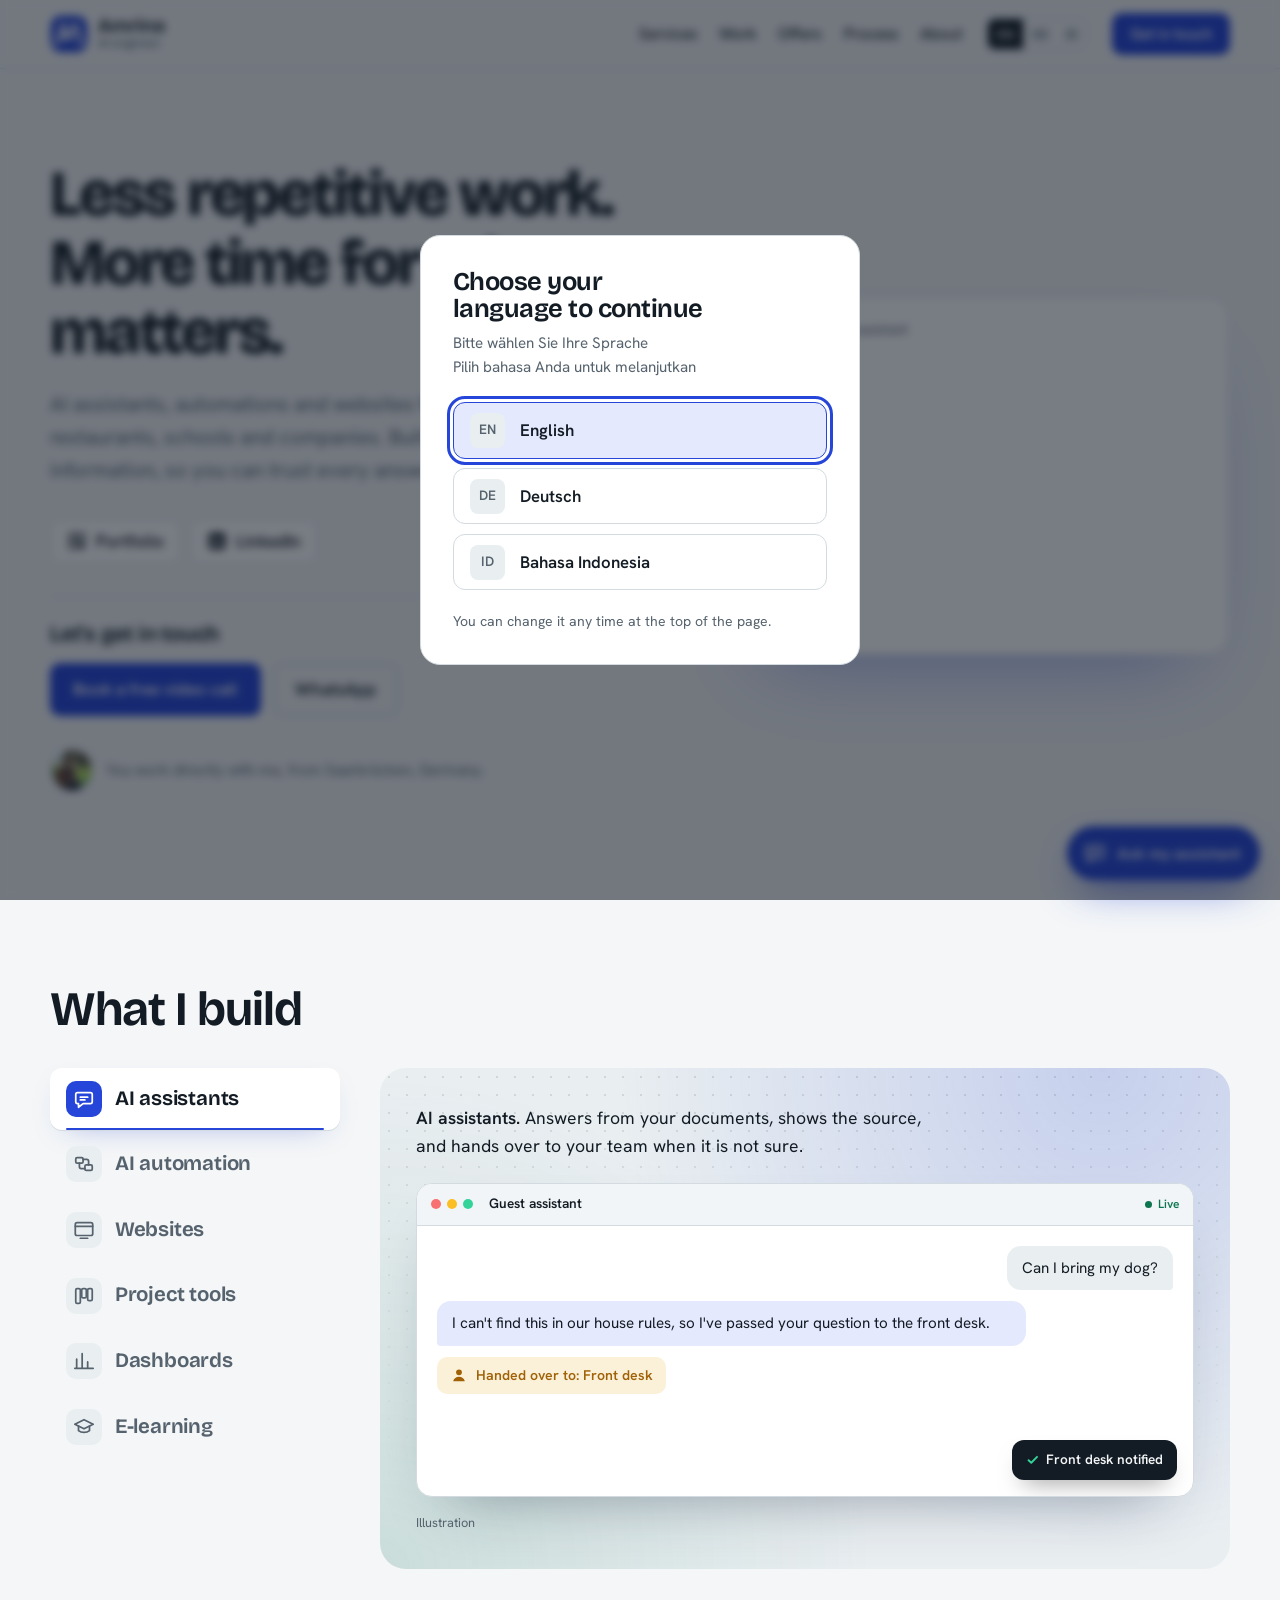
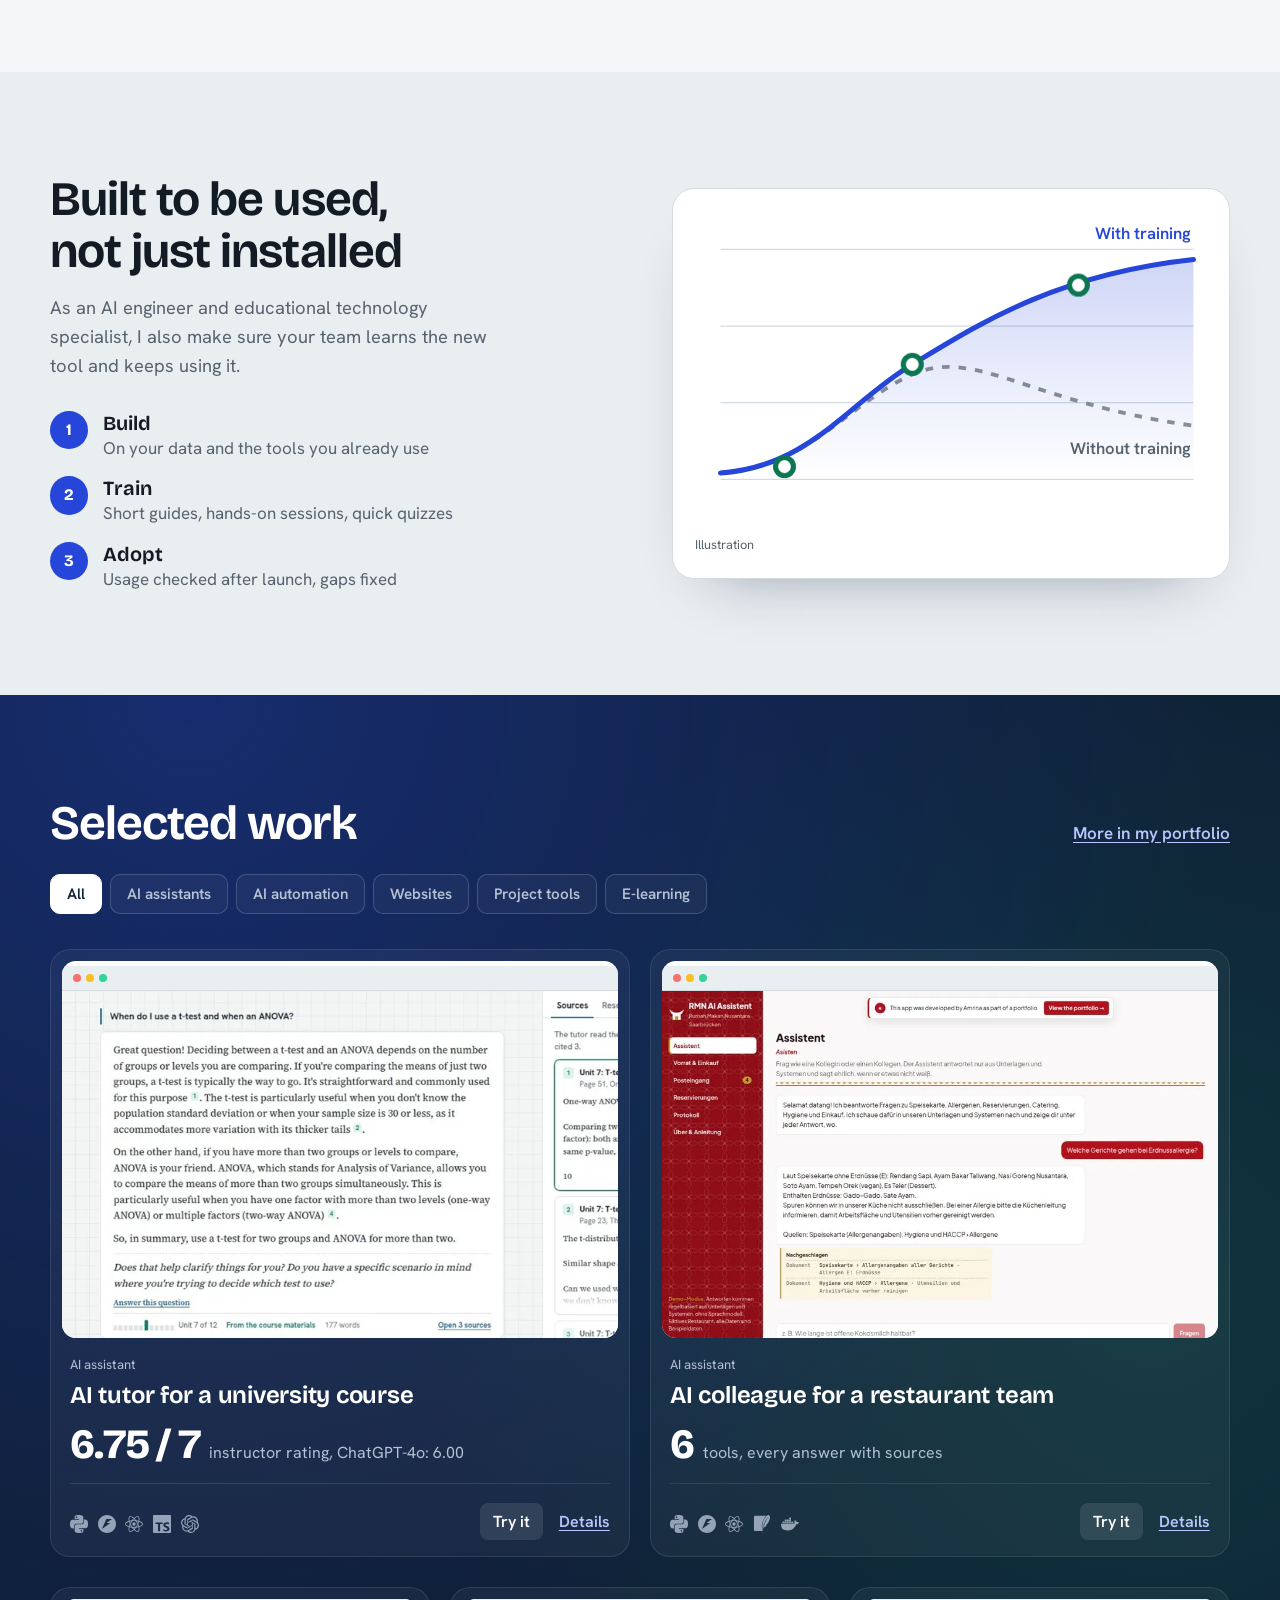
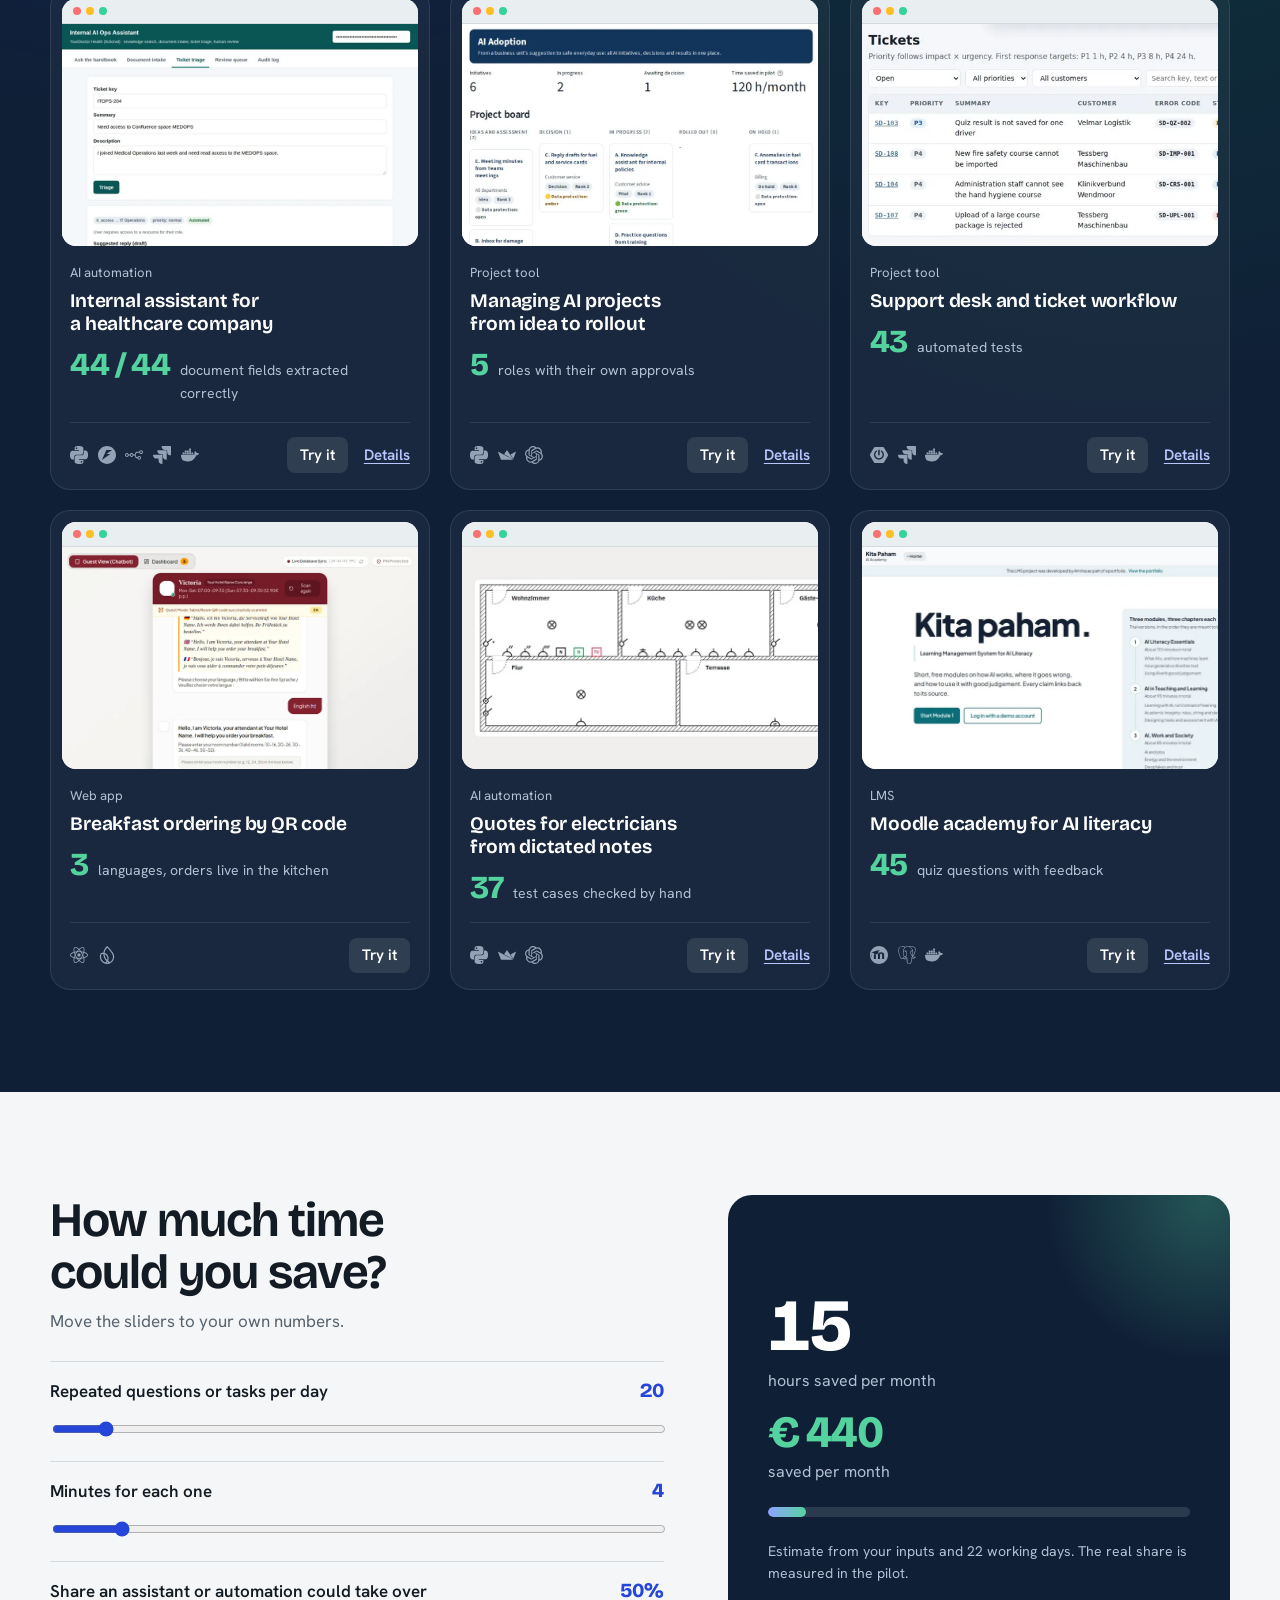
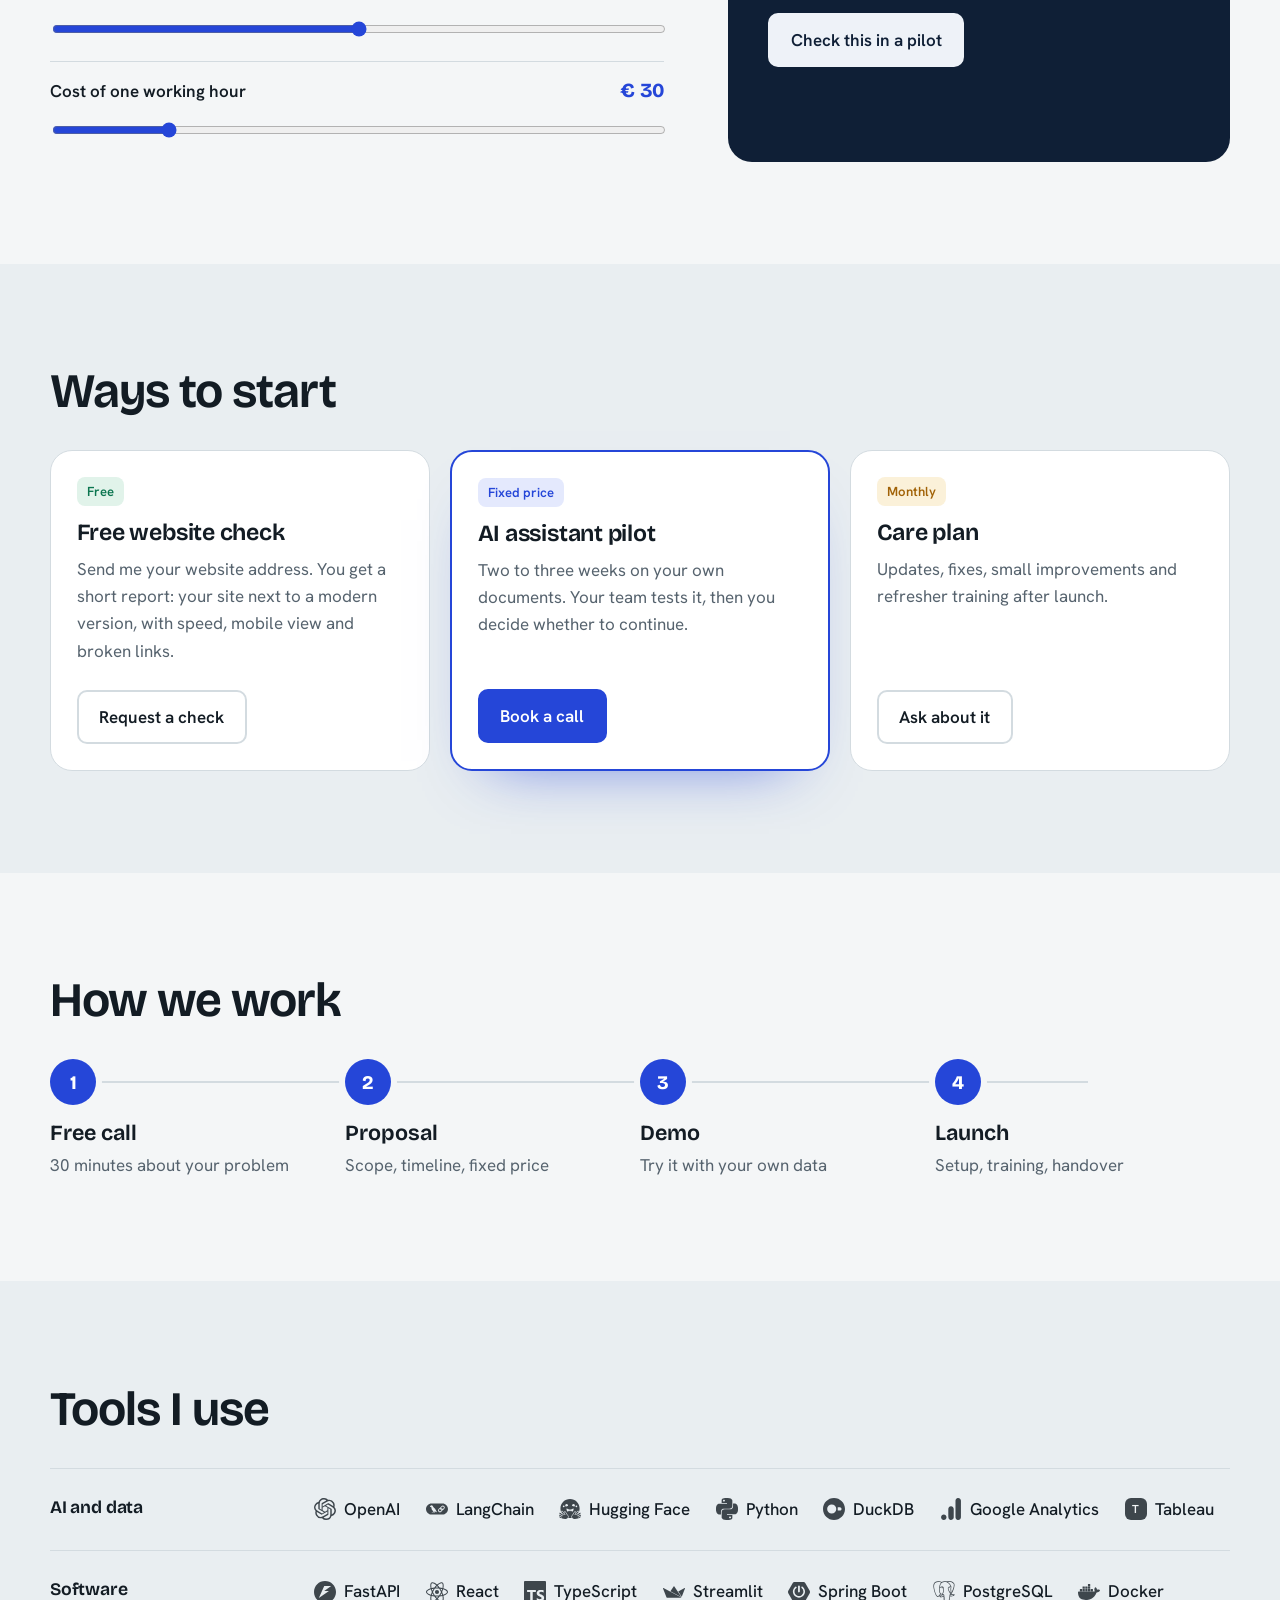
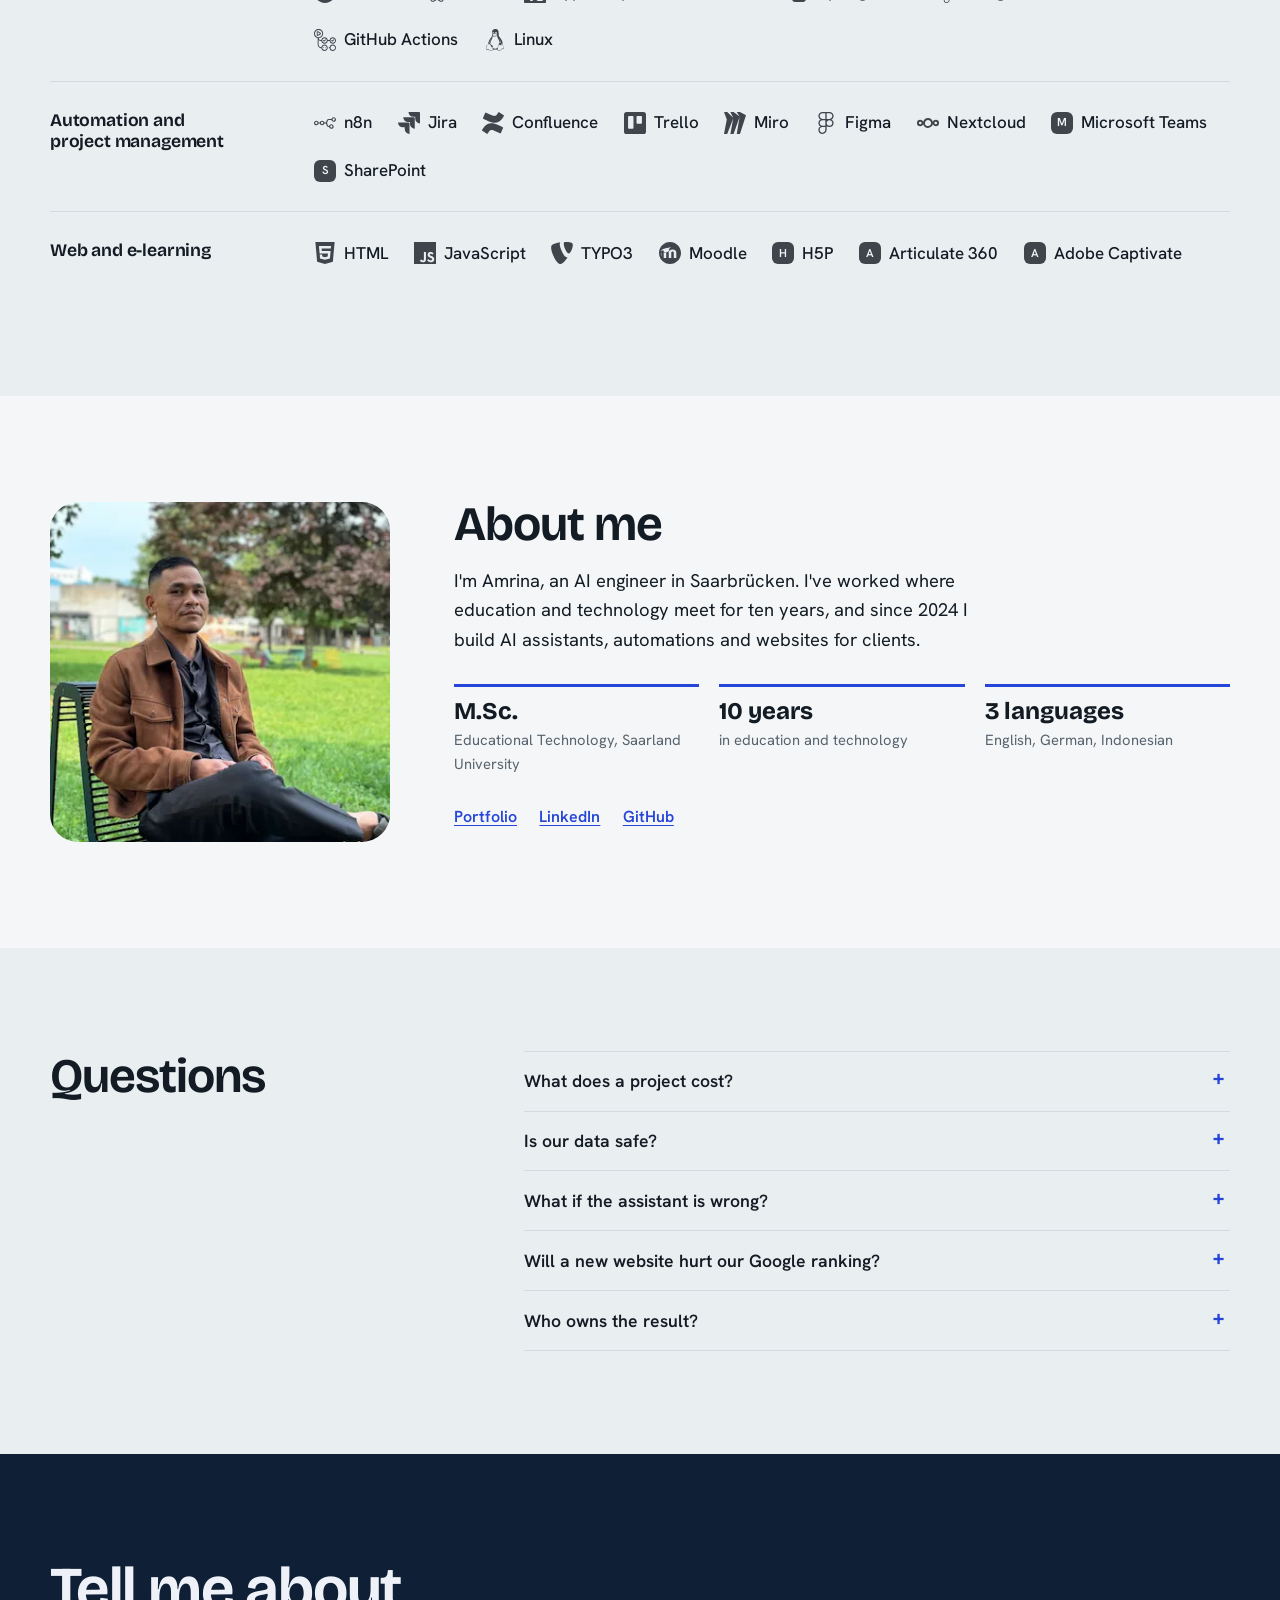
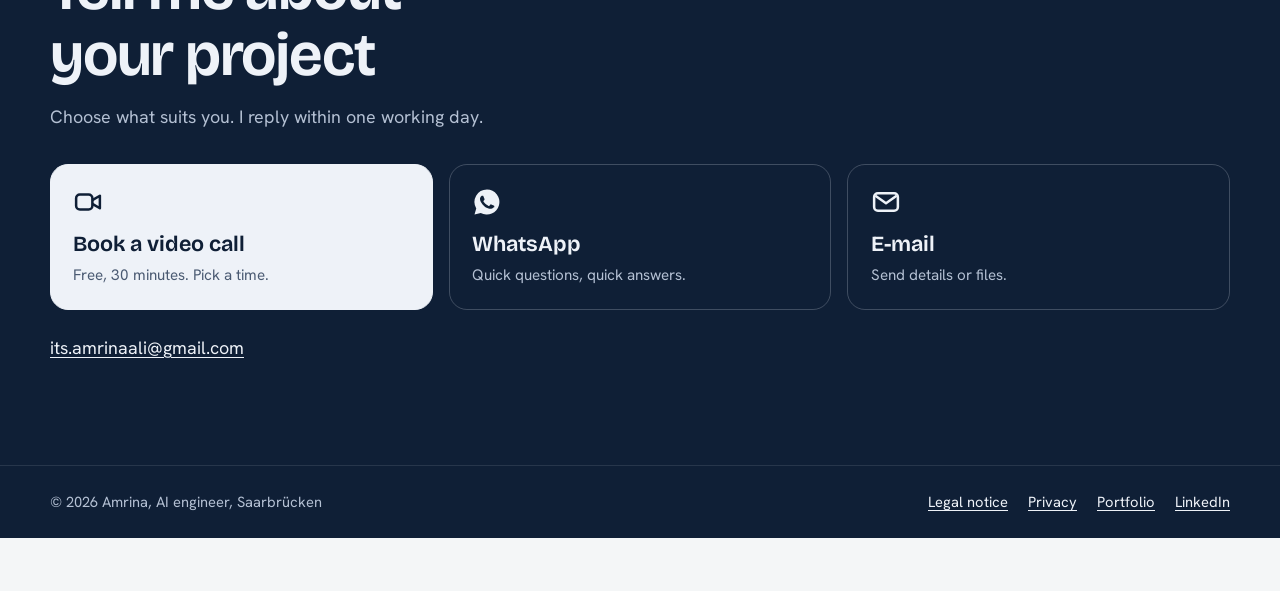
==== commit 129248ad: "Sitemap with hreflang and lastmod; ProfessionalService structured data" ====
--- a/index.html
+++ b/index.html
@@ -18,6 +18,7 @@
 <meta name="theme-color" content="#f4f6f7" media="(prefers-color-scheme: light)">
 <meta name="theme-color" content="#0f1519" media="(prefers-color-scheme: dark)">
 <link rel="icon" href="favicon.svg" type="image/svg+xml">
+<script type="application/ld+json">{"@context": "https://schema.org", "@type": "ProfessionalService", "name": "Amrina, AI engineer", "url": "https://sayamrina.github.io/amrinawork/", "image": "https://sayamrina.github.io/amrinawork/img/amrina.webp", "description": "Hi, I’m Amrina, an AI engineer and educational technology specialist with 10 years of experience. I help businesses, schools and organisations save time with AI assistants, automation and websites.", "email": "its.amrinaali@gmail.com", "telephone": "+4915129529331", "inLanguage": "en", "address": {"@type": "PostalAddress", "addressLocality": "Saarbrücken", "addressCountry": "DE"}, "areaServed": ["DE", "ID", "Worldwide"], "founder": {"@type": "Person", "name": "Amrina", "jobTitle": "AI engineer and educational technology specialist", "alumniOf": "Saarland University", "sameAs": ["https://sayamrina.github.io/", "https://www.linkedin.com/in/amrina-ali-487025119/", "https://github.com/sayamrina"]}, "knowsLanguage": ["en", "de", "id"]}</script>
 <link rel="stylesheet" href="fonts.css?v=e96711f1">
 <link rel="stylesheet" href="style.css?v=e96711f1">
 </head>
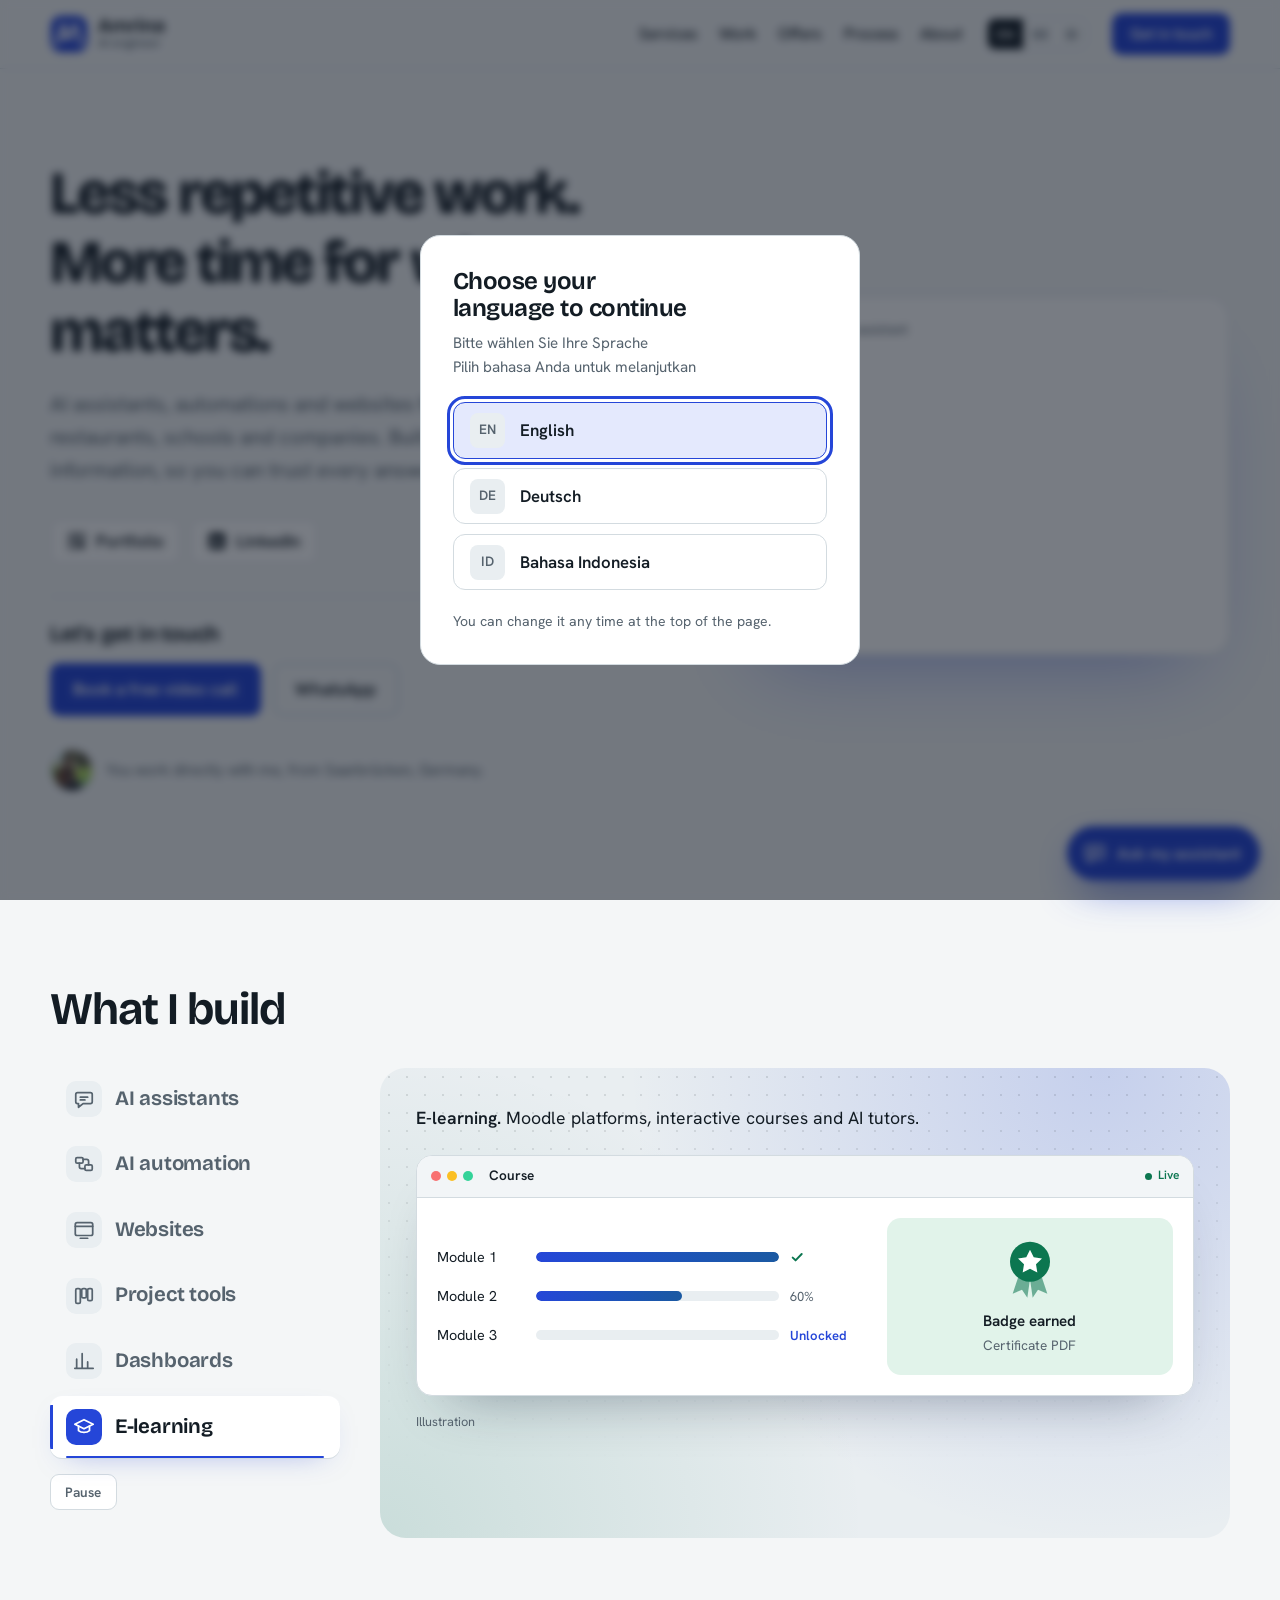
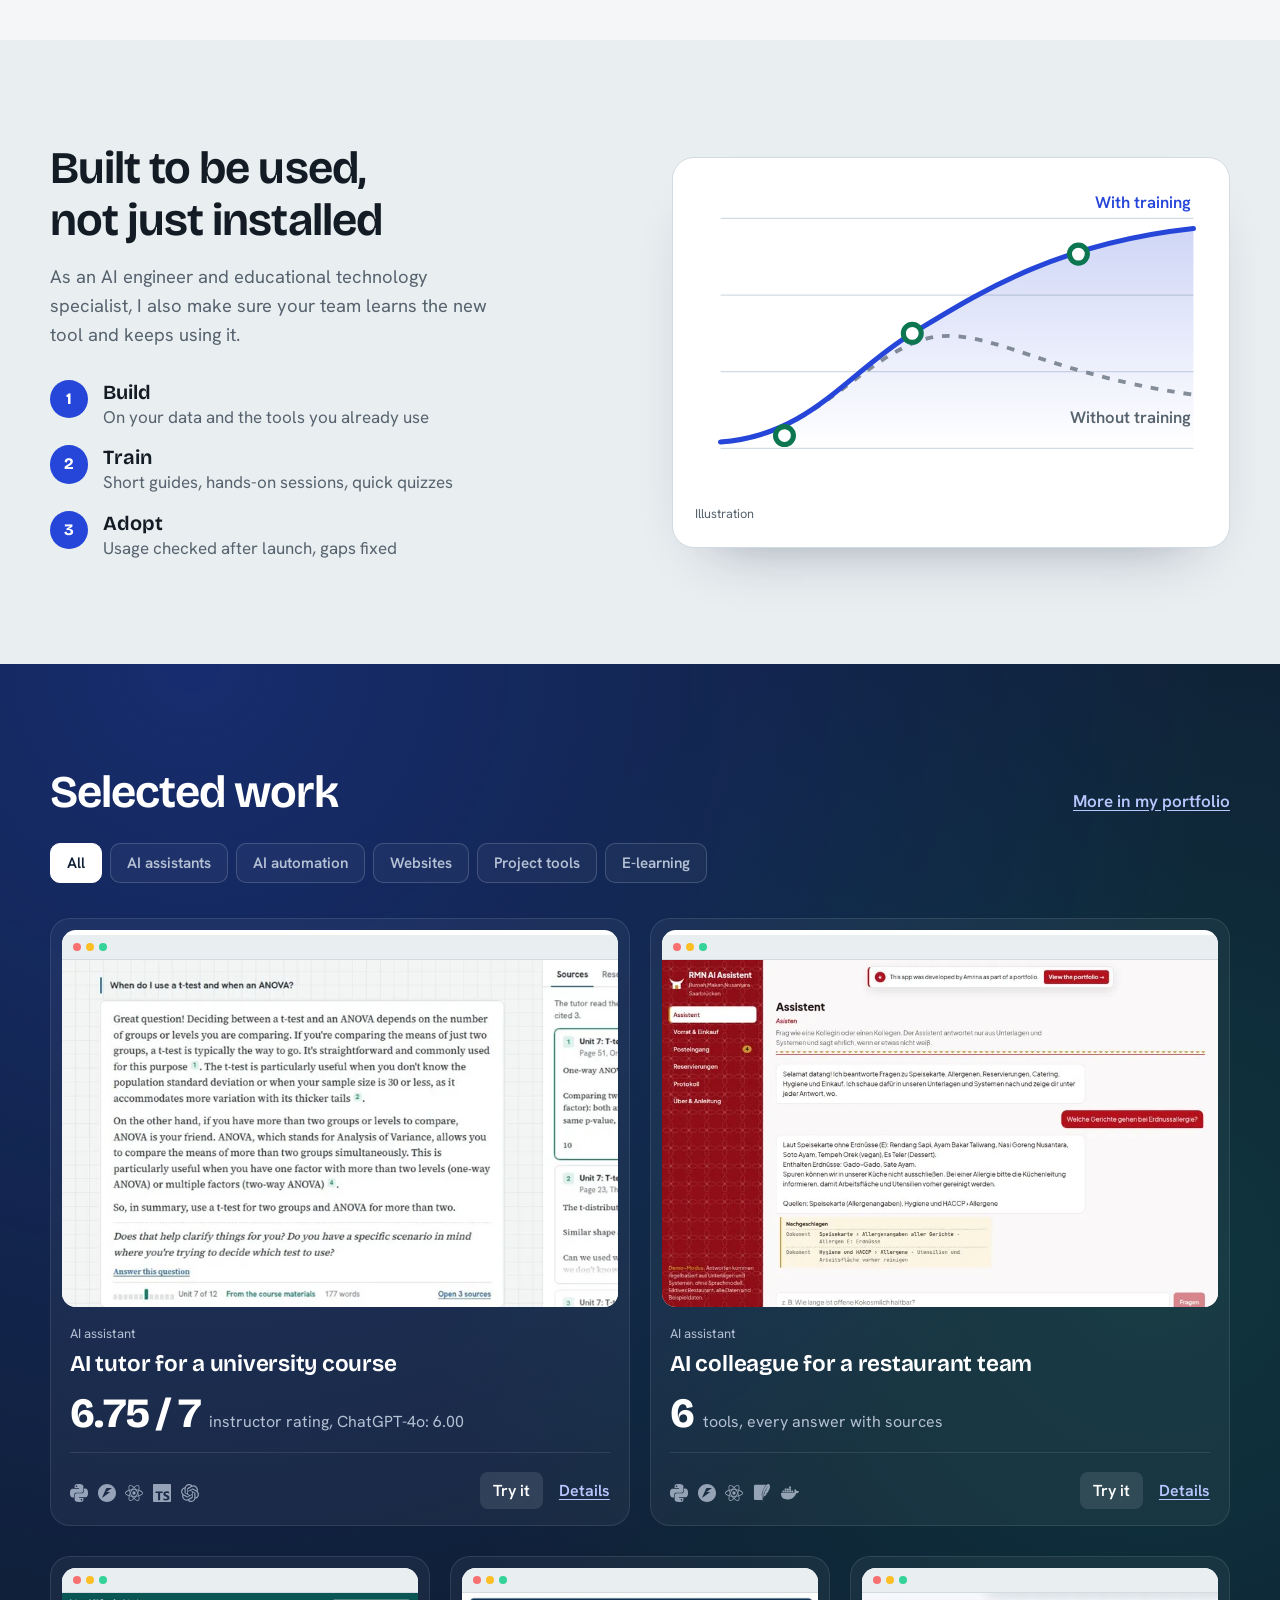
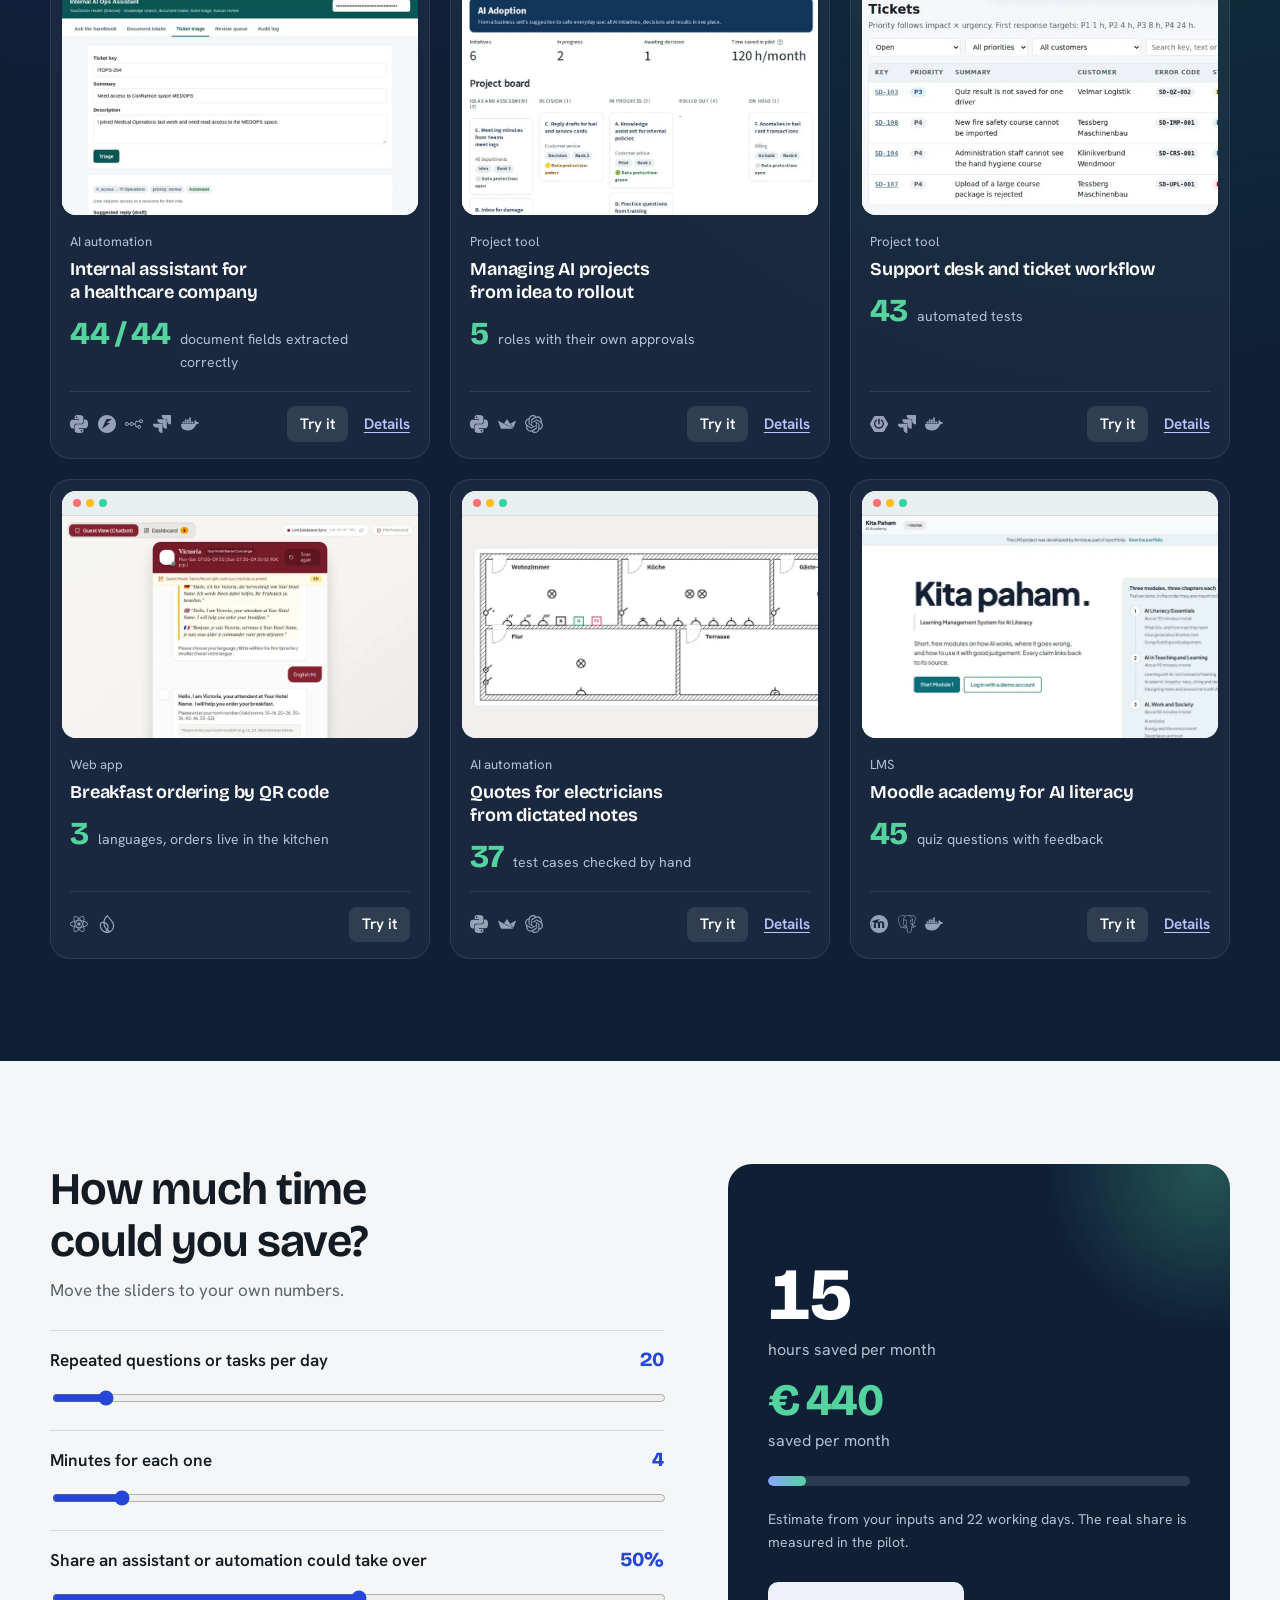
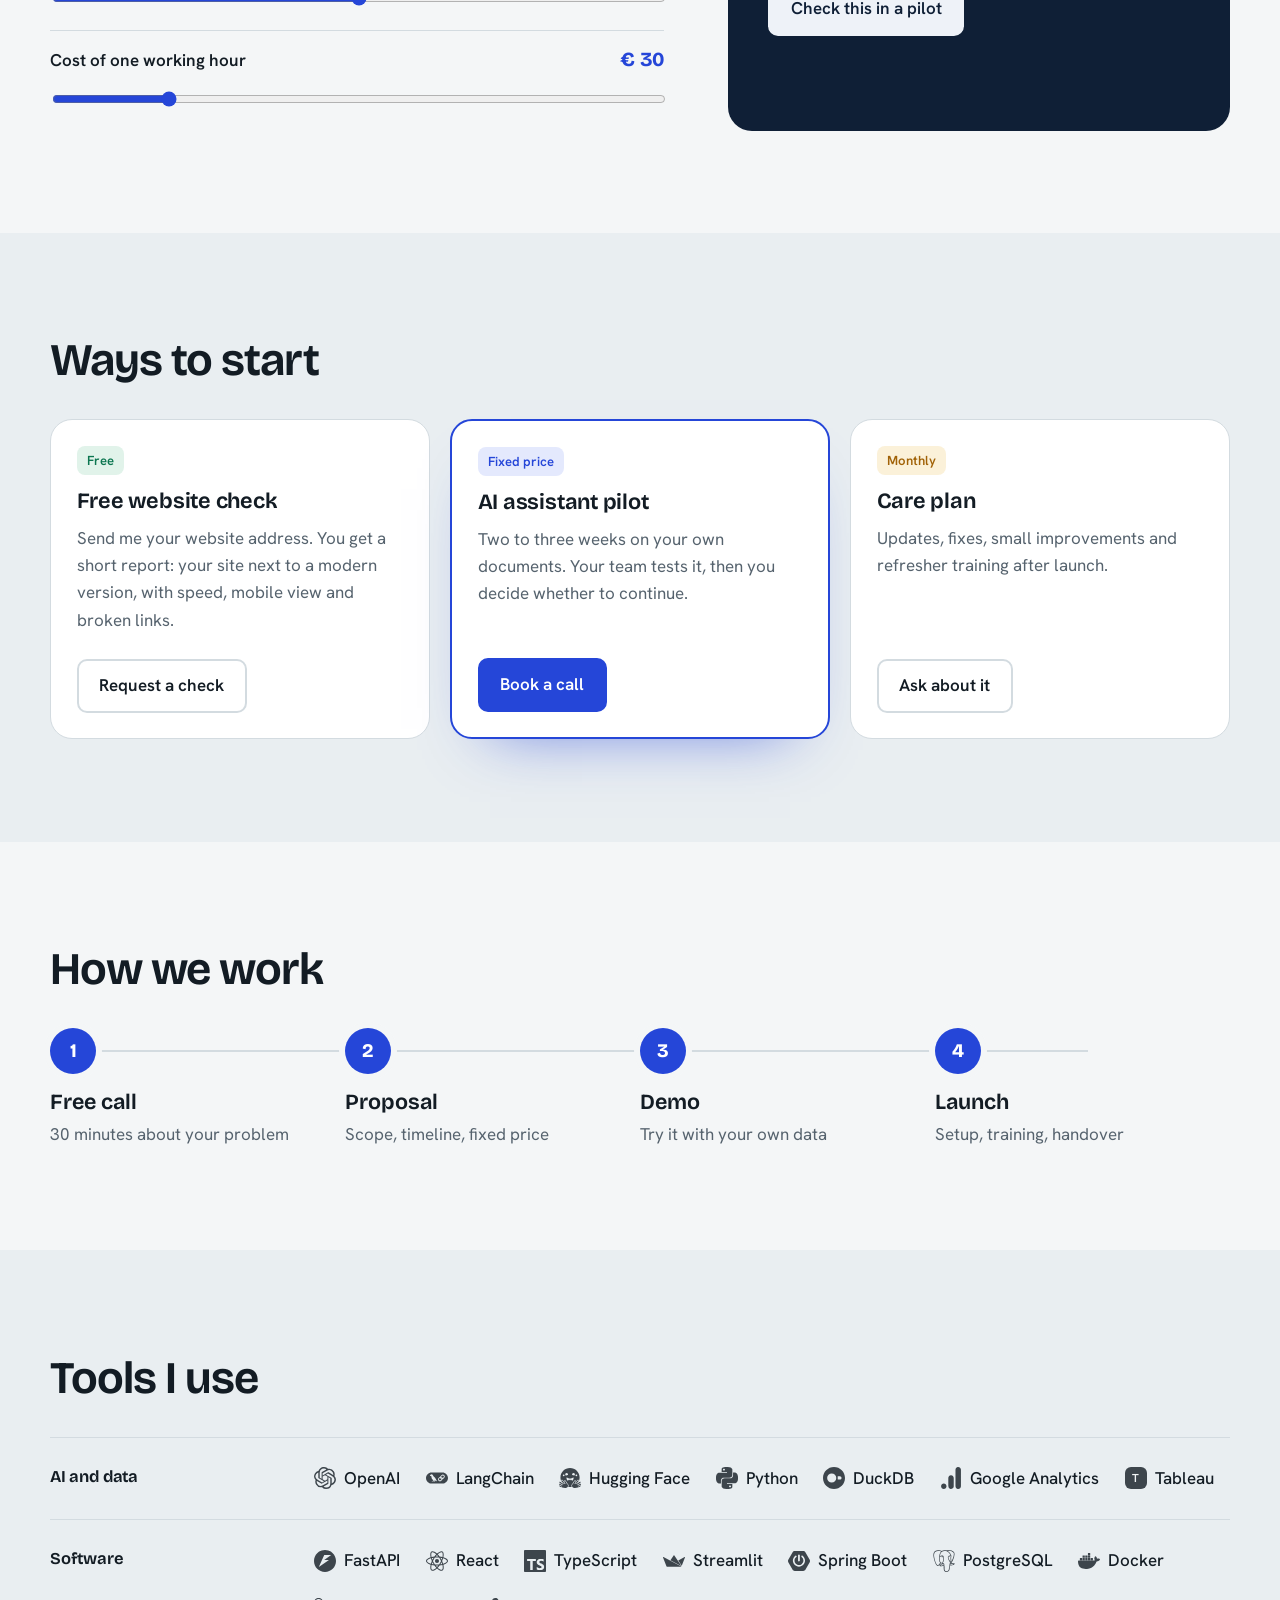
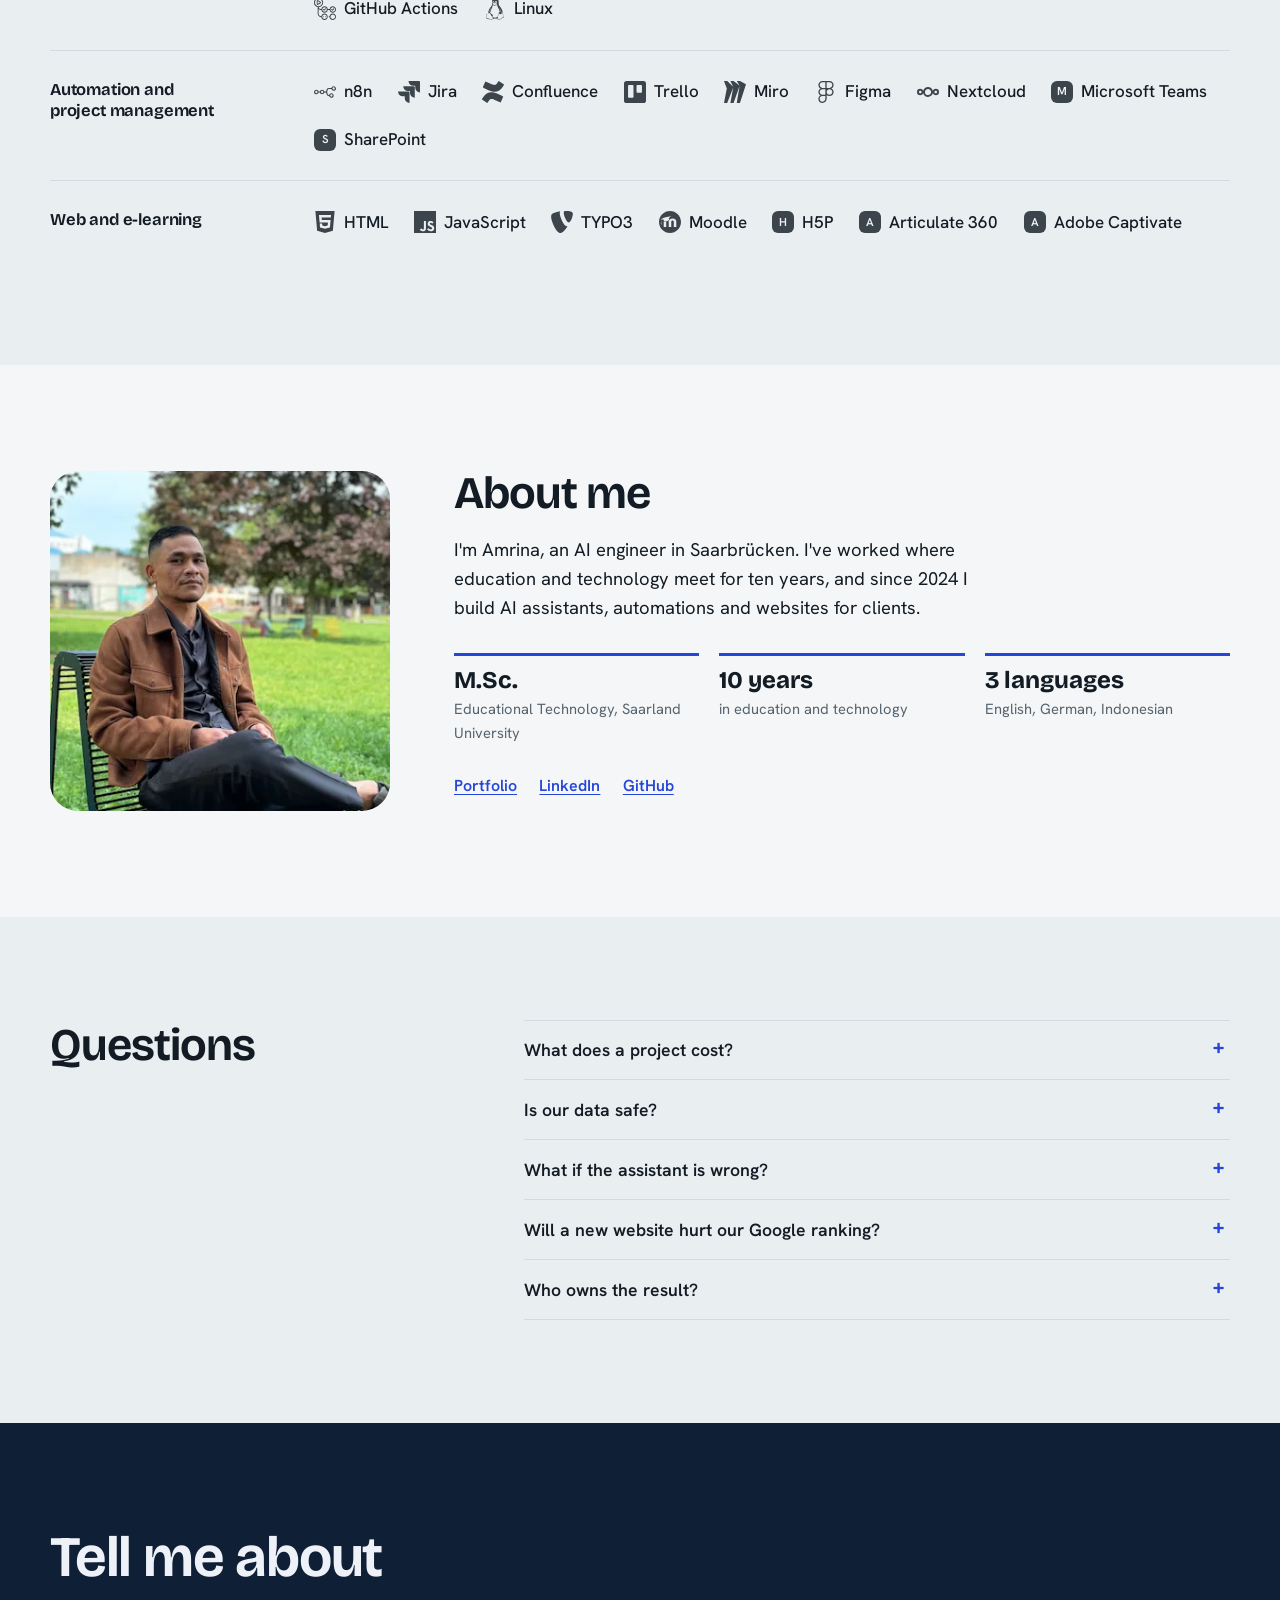
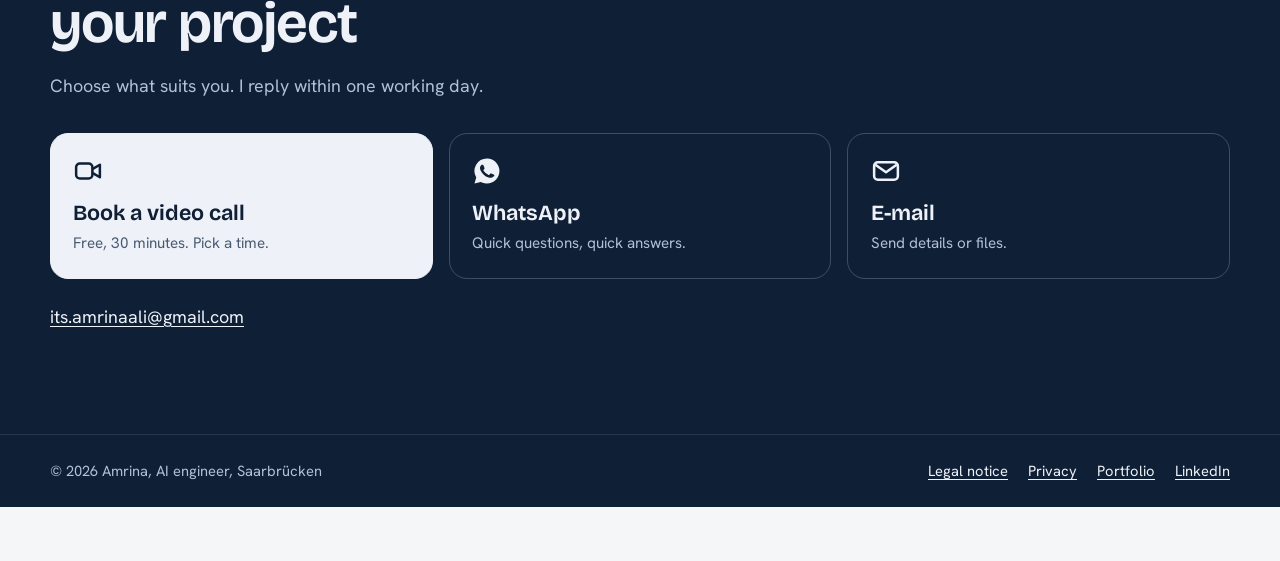
==== commit 8d446060: "Apply modern-web-guidance: popover assistant, pause control for rotating tabs, non-color tab indicat" ====
--- a/index.html
+++ b/index.html
@@ -19,8 +19,8 @@
 <meta name="theme-color" content="#0f1519" media="(prefers-color-scheme: dark)">
 <link rel="icon" href="favicon.svg" type="image/svg+xml">
 <script type="application/ld+json">{"@context": "https://schema.org", "@type": "ProfessionalService", "name": "Amrina, AI engineer", "url": "https://sayamrina.github.io/amrinawork/", "image": "https://sayamrina.github.io/amrinawork/img/amrina.webp", "description": "Hi, I’m Amrina, an AI engineer and educational technology specialist with 10 years of experience. I help businesses, schools and organisations save time with AI assistants, automation and websites.", "email": "its.amrinaali@gmail.com", "telephone": "+4915129529331", "inLanguage": "en", "address": {"@type": "PostalAddress", "addressLocality": "Saarbrücken", "addressCountry": "DE"}, "areaServed": ["DE", "ID", "Worldwide"], "founder": {"@type": "Person", "name": "Amrina", "jobTitle": "AI engineer and educational technology specialist", "alumniOf": "Saarland University", "sameAs": ["https://sayamrina.github.io/", "https://www.linkedin.com/in/amrina-ali-487025119/", "https://github.com/sayamrina"]}, "knowsLanguage": ["en", "de", "id"]}</script>
-<link rel="stylesheet" href="fonts.css?v=e96711f1">
-<link rel="stylesheet" href="style.css?v=e96711f1">
+<link rel="stylesheet" href="fonts.css?v=9eb5e786">
+<link rel="stylesheet" href="style.css?v=9eb5e786">
 </head>
 <body data-lang="en">
 <a class="skip" href="#main">Skip to content</a>
@@ -69,16 +69,19 @@
   <div class="wrap">
     <h2>What I build</h2>
     <div class="bench">
-      <div class="tabs" role="tablist" aria-label="What I build">
-<button role="tab" id="tab-chat" aria-controls="panel-chat" aria-selected="true"><svg class="tab-ic" width="22" height="22" viewBox="0 0 24 24" aria-hidden="true" fill="none" stroke="currentColor" stroke-width="1.9" stroke-linecap="round" stroke-linejoin="round"><path d="M5 5h14a2 2 0 0 1 2 2v8a2 2 0 0 1-2 2h-8l-5 4v-4H5a2 2 0 0 1-2-2V7a2 2 0 0 1 2-2z"/><path d="M8 10h8M8 13h5"/></svg><span>AI assistants</span><i class="prog" aria-hidden="true"></i></button>
-<button role="tab" id="tab-auto" aria-controls="panel-auto" aria-selected="false" tabindex="-1"><svg class="tab-ic" width="22" height="22" viewBox="0 0 24 24" aria-hidden="true" fill="none" stroke="currentColor" stroke-width="1.9" stroke-linecap="round" stroke-linejoin="round"><rect x="3" y="5" width="8" height="6" rx="1.5"/><rect x="13" y="13" width="8" height="6" rx="1.5"/><path d="M7 11v4a2 2 0 0 0 2 2h4M17 13V9a2 2 0 0 0-2-2h-4"/></svg><span>AI automation</span><i class="prog" aria-hidden="true"></i></button>
-<button role="tab" id="tab-web" aria-controls="panel-web" aria-selected="false" tabindex="-1"><svg class="tab-ic" width="22" height="22" viewBox="0 0 24 24" aria-hidden="true" fill="none" stroke="currentColor" stroke-width="1.9" stroke-linecap="round" stroke-linejoin="round"><rect x="2.5" y="4" width="19" height="14" rx="2"/><path d="M2.5 8h19M8 21h8"/></svg><span>Websites</span><i class="prog" aria-hidden="true"></i></button>
-<button role="tab" id="tab-pm" aria-controls="panel-pm" aria-selected="false" tabindex="-1"><svg class="tab-ic" width="22" height="22" viewBox="0 0 24 24" aria-hidden="true" fill="none" stroke="currentColor" stroke-width="1.9" stroke-linecap="round" stroke-linejoin="round"><rect x="3" y="4" width="5" height="16" rx="1.5"/><rect x="9.5" y="4" width="5" height="10" rx="1.5"/><rect x="16" y="4" width="5" height="13" rx="1.5"/></svg><span>Project tools</span><i class="prog" aria-hidden="true"></i></button>
-<button role="tab" id="tab-dash" aria-controls="panel-dash" aria-selected="false" tabindex="-1"><svg class="tab-ic" width="22" height="22" viewBox="0 0 24 24" aria-hidden="true" fill="none" stroke="currentColor" stroke-width="1.9" stroke-linecap="round" stroke-linejoin="round"><path d="M4 20V10M10 20V4M16 20v-7M22 20H2"/></svg><span>Dashboards</span><i class="prog" aria-hidden="true"></i></button>
-<button role="tab" id="tab-learn" aria-controls="panel-learn" aria-selected="false" tabindex="-1"><svg class="tab-ic" width="22" height="22" viewBox="0 0 24 24" aria-hidden="true" fill="none" stroke="currentColor" stroke-width="1.9" stroke-linecap="round" stroke-linejoin="round"><path d="M2 9l10-5 10 5-10 5-10-5z"/><path d="M6 11v5c3 2.5 9 2.5 12 0v-5"/></svg><span>E-learning</span><i class="prog" aria-hidden="true"></i></button>
+      <div class="tabs-col">
+        <div class="tabs" role="tablist" aria-label="What I build">
+<button type="button" role="tab" id="tab-chat" data-panel="panel-chat" aria-selected="true"><svg class="tab-ic" width="22" height="22" viewBox="0 0 24 24" aria-hidden="true" fill="none" stroke="currentColor" stroke-width="1.9" stroke-linecap="round" stroke-linejoin="round"><path d="M5 5h14a2 2 0 0 1 2 2v8a2 2 0 0 1-2 2h-8l-5 4v-4H5a2 2 0 0 1-2-2V7a2 2 0 0 1 2-2z"/><path d="M8 10h8M8 13h5"/></svg><span>AI assistants</span><i class="prog" aria-hidden="true"></i></button>
+<button type="button" role="tab" id="tab-auto" data-panel="panel-auto" aria-selected="false" tabindex="-1"><svg class="tab-ic" width="22" height="22" viewBox="0 0 24 24" aria-hidden="true" fill="none" stroke="currentColor" stroke-width="1.9" stroke-linecap="round" stroke-linejoin="round"><rect x="3" y="5" width="8" height="6" rx="1.5"/><rect x="13" y="13" width="8" height="6" rx="1.5"/><path d="M7 11v4a2 2 0 0 0 2 2h4M17 13V9a2 2 0 0 0-2-2h-4"/></svg><span>AI automation</span><i class="prog" aria-hidden="true"></i></button>
+<button type="button" role="tab" id="tab-web" data-panel="panel-web" aria-selected="false" tabindex="-1"><svg class="tab-ic" width="22" height="22" viewBox="0 0 24 24" aria-hidden="true" fill="none" stroke="currentColor" stroke-width="1.9" stroke-linecap="round" stroke-linejoin="round"><rect x="2.5" y="4" width="19" height="14" rx="2"/><path d="M2.5 8h19M8 21h8"/></svg><span>Websites</span><i class="prog" aria-hidden="true"></i></button>
+<button type="button" role="tab" id="tab-pm" data-panel="panel-pm" aria-selected="false" tabindex="-1"><svg class="tab-ic" width="22" height="22" viewBox="0 0 24 24" aria-hidden="true" fill="none" stroke="currentColor" stroke-width="1.9" stroke-linecap="round" stroke-linejoin="round"><rect x="3" y="4" width="5" height="16" rx="1.5"/><rect x="9.5" y="4" width="5" height="10" rx="1.5"/><rect x="16" y="4" width="5" height="13" rx="1.5"/></svg><span>Project tools</span><i class="prog" aria-hidden="true"></i></button>
+<button type="button" role="tab" id="tab-dash" data-panel="panel-dash" aria-selected="false" tabindex="-1"><svg class="tab-ic" width="22" height="22" viewBox="0 0 24 24" aria-hidden="true" fill="none" stroke="currentColor" stroke-width="1.9" stroke-linecap="round" stroke-linejoin="round"><path d="M4 20V10M10 20V4M16 20v-7M22 20H2"/></svg><span>Dashboards</span><i class="prog" aria-hidden="true"></i></button>
+<button type="button" role="tab" id="tab-learn" data-panel="panel-learn" aria-selected="false" tabindex="-1"><svg class="tab-ic" width="22" height="22" viewBox="0 0 24 24" aria-hidden="true" fill="none" stroke="currentColor" stroke-width="1.9" stroke-linecap="round" stroke-linejoin="round"><path d="M2 9l10-5 10 5-10 5-10-5z"/><path d="M6 11v5c3 2.5 9 2.5 12 0v-5"/></svg><span>E-learning</span><i class="prog" aria-hidden="true"></i></button>
+        </div>
+        <button type="button" class="autoplay-btn" data-pause="Pause" data-play="Play">Pause</button>
       </div>
       <div class="stage">
-<div class="panel run" role="tabpanel" id="panel-chat" aria-labelledby="tab-chat">
+<div class="panel" role="tabpanel" id="panel-chat" aria-labelledby="tab-chat" tabindex="0">
   <p class="panel-line"><b>AI assistants.</b> Answers from your documents, shows the source, and hands over to your team when it is not sure.</p>
   <div class="win">
   <div class="win-bar"><i></i><i></i><i></i><span class="win-title">Guest assistant</span><span class="live">Live</span></div>
@@ -391,17 +394,17 @@
   </div>
 </footer>
 
-<button class="asst-btn" type="button" aria-expanded="false" aria-controls="asst"><svg width="24" height="24" viewBox="0 0 24 24" aria-hidden="true" fill="none" stroke="currentColor" stroke-width="2" stroke-linecap="round" stroke-linejoin="round"><path d="M5 5h14a2 2 0 0 1 2 2v8a2 2 0 0 1-2 2h-8l-5 4v-4H5a2 2 0 0 1-2-2V7a2 2 0 0 1 2-2z"/><path d="M8 10h8M8 13h5"/></svg><span>Ask my assistant</span></button>
-<section id="asst" class="asst" role="dialog" aria-modal="false" aria-labelledby="asst-title" hidden>
-  <header class="asst-head"><span class="asst-av" aria-hidden="true"><svg width="30" height="30" xmlns="http://www.w3.org/2000/svg" viewBox="0 0 48 48"><rect x="1" y="1" width="46" height="46" rx="13" fill="#2546d8"/><path d="M8.5 36.5L16.5 11.5 24 31 31.5 11.5 39.5 36.5" fill="none" stroke="#fff" stroke-width="4.2" stroke-linecap="round" stroke-linejoin="round"/><path d="M12.6 28h7.4" stroke="#fff" stroke-width="4.2" stroke-linecap="round"/></svg></span><div><h2 id="asst-title">Amrina's assistant</h2><p>Demo: answers come only from this page.</p></div><button type="button" class="asst-x" aria-label="Close">×</button></header>
+<button class="asst-btn" type="button" popovertarget="asst"><svg width="24" height="24" viewBox="0 0 24 24" aria-hidden="true" fill="none" stroke="currentColor" stroke-width="2" stroke-linecap="round" stroke-linejoin="round"><path d="M5 5h14a2 2 0 0 1 2 2v8a2 2 0 0 1-2 2h-8l-5 4v-4H5a2 2 0 0 1-2-2V7a2 2 0 0 1 2-2z"/><path d="M8 10h8M8 13h5"/></svg><span>Ask my assistant</span></button>
+<dialog id="asst" class="asst" popover aria-labelledby="asst-title">
+  <header class="asst-head"><span class="asst-av" aria-hidden="true"><svg width="30" height="30" xmlns="http://www.w3.org/2000/svg" viewBox="0 0 48 48"><rect x="1" y="1" width="46" height="46" rx="13" fill="#2546d8"/><path d="M8.5 36.5L16.5 11.5 24 31 31.5 11.5 39.5 36.5" fill="none" stroke="#fff" stroke-width="4.2" stroke-linecap="round" stroke-linejoin="round"/><path d="M12.6 28h7.4" stroke="#fff" stroke-width="4.2" stroke-linecap="round"/></svg></span><div><h2 id="asst-title">Amrina's assistant</h2><p>Demo: answers come only from this page.</p></div><button type="button" class="asst-x" popovertarget="asst" popovertargetaction="hide" aria-label="Close">×</button></header>
   <div class="asst-log" aria-live="polite"><div class="m m-ai">Hi! I answer questions about Amrina's services, only from the information on this page. What would you like to know?</div></div>
   <div class="asst-chips"><button type="button" class="chip">What does it cost?</button><button type="button" class="chip">Is our data safe?</button><button type="button" class="chip">How do we start?</button></div>
   <form class="asst-form"><label class="sr" for="asst-in">Type your question</label><input id="asst-in" type="text" autocomplete="off" placeholder="Type your question" maxlength="200"><button type="submit">Send</button></form>
-</section>
+</dialog>
 <script type="application/json" id="kb">[{"id": "greet", "q": "", "a": "Hi! I answer questions about Amrina's services, only from the information on this page. What would you like to know?", "src": "", "href": "", "k": "hi hello hey hallo halo hai guten tag selamat pagi siang sore malam assalamualaikum"}, {"id": "svc-chat", "q": "AI assistants", "a": "AI assistants: Answers from your documents, shows the source, and hands over to your team when it is not sure.", "src": "What I build", "href": "#services", "k": "chatbot chat assistant bot whatsapp questions answers hotel restaurant guests assistent fragen gäste asisten tamu pertanyaan jawab"}, {"id": "svc-auto", "q": "AI automation", "a": "AI automation: E-mails, forms and PDFs become checked data and reply drafts.", "src": "What I build", "href": "#services", "k": "automation automate email emails forms pdf invoice data workflow automatisierung automatisieren rechnung formular otomasi otomatis faktur formulir"}, {"id": "svc-web", "q": "Websites", "a": "Websites: Fast, mobile-first sites and redesigns that keep your brand and your Google ranking.", "src": "What I build", "href": "#services", "k": "website websites web site redesign homepage seite webseite situs landing"}, {"id": "svc-pm", "q": "Project tools", "a": "Project tools: Tickets, approvals and task boards with roles, connected to Jira, Trello or Teams.", "src": "What I build", "href": "#services", "k": "project management tickets ticket approval board tasks jira trello teams projektmanagement aufgaben freigabe tiket persetujuan tugas proyek"}, {"id": "svc-dash", "q": "Dashboards", "a": "Dashboards: Your numbers in one clear view, updated automatically.", "src": "What I build", "href": "#services", "k": "dashboard dashboards reports reporting kpi numbers analytics chart berichte kennzahlen laporan angka grafik"}, {"id": "svc-learn", "q": "E-learning", "a": "E-learning: Moodle platforms, interactive courses and AI tutors.", "src": "What I build", "href": "#services", "k": "elearning e-learning learning course courses moodle lms tutor school training kurs lernen schule kursus belajar sekolah"}, {"id": "offer-check", "q": "Free website check", "a": "Free website check (Free): Send me your website address. You get a short report: your site next to a modern version, with speed, mobile view and broken links.", "src": "Ways to start", "href": "#offers", "k": "website check audit free review analysis kostenlos prüfung gratis cek periksa"}, {"id": "offer-pilot", "q": "AI assistant pilot", "a": "AI assistant pilot (Fixed price): Two to three weeks on your own documents. Your team tests it, then you decide whether to continue.", "src": "Ways to start", "href": "#offers", "k": "pilot trial test try demo weeks probe testen pilotprojekt wochen uji coba percobaan minggu"}, {"id": "offer-care", "q": "Care plan", "a": "Care plan (Monthly): Updates, fixes, small improvements and refresher training after launch.", "src": "Ways to start", "href": "#offers", "k": "maintenance support care monthly update fix wartung betreuung support monatlich pemeliharaan pendampingan bulanan perbaikan"}, {"id": "faq-0", "q": "What does a project cost?", "a": "A fixed price for the agreed scope, after a short call. Monthly costs such as hosting and AI usage are listed in the proposal.", "src": "Questions: What does a project cost?", "href": "#faq", "k": "price prices cost costs pay budget expensive cheap how much quote offer preis preise kosten kostet budget teuer angebot harga biaya bayar mahal murah berapa tarif penawaran"}, {"id": "faq-1", "q": "Is our data safe?", "a": "Data can stay on EU servers, personal data is removed before any AI call, and a self-hosted model is possible.", "src": "Questions: Is our data safe?", "href": "#faq", "k": "data privacy gdpr secure safe security server confidential dsgvo datenschutz sicher sicherheit vertraulich aman keamanan privasi rahasia"}, {"id": "faq-2", "q": "What if the assistant is wrong?", "a": "It answers only from your approved documents and shows the source. If nothing matches, it hands over to a person.", "src": "Questions: What if the assistant is wrong?", "href": "#faq", "k": "wrong mistake error hallucinate hallucination make up invent falsch fehler halluzination erfinden salah keliru ngarang halusinasi"}, {"id": "faq-3", "q": "Will a new website hurt our Google ranking?", "a": "No. Old addresses are kept or redirected and Search Console is checked after launch.", "src": "Questions: Will a new website hurt our Google ranking?", "href": "#faq", "k": "google ranking seo search redesign relaunch suchmaschine peringkat pencarian"}, {"id": "faq-4", "q": "Who owns the result?", "a": "You do: code, content and accounts are handed over.", "src": "Questions: Who owns the result?", "href": "#faq", "k": "own owns owner ownership code rights eigentum gehört rechte pemilik milik hak"}, {"id": "process", "q": "How we work", "a": "1. Free call: 30 minutes about your problem. 2. Proposal: Scope, timeline, fixed price. 3. Demo: Try it with your own data. 4. Launch: Setup, training, handover.", "src": "How we work", "href": "#process", "k": "start begin steps process how work together workflow timeline ablauf schritte anfangen beginnen zusammenarbeit mulai langkah alur proses kerja sama"}, {"id": "adopt", "q": "Built to be used, not just installed", "a": "As an AI engineer and educational technology specialist, I also make sure your team learns the new tool and keeps using it. Build: On your data and the tools you already use. Train: Short guides, hands-on sessions, quick quizzes. Adopt: Usage checked after launch, gaps fixed.", "src": "Built to be used, not just installed", "href": "#adopt", "k": "training train team use adoption onboarding learn staff schulung schulen team nutzen lernen mitarbeiter pelatihan latih tim pakai belajar karyawan staf"}, {"id": "about", "q": "About me", "a": "I'm Amrina, an AI engineer in Saarbrücken. I've worked where education and technology meet for ten years, and since 2024 I build AI assistants, automations and websites for clients.", "src": "About me", "href": "#about", "k": "who amrina background experience education degree master university saarland wer erfahrung studium siapa pengalaman pendidikan kuliah"}, {"id": "lang", "q": "3 languages", "a": "3 languages: English, German, Indonesian.", "src": "About me", "href": "#about", "k": "language languages speak english german indonesian sprache sprachen deutsch englisch indonesisch bahasa inggris jerman indonesia"}, {"id": "location", "q": "", "a": "You work directly with me, from Saarbrücken, Germany.", "src": "About me", "href": "#about", "k": "where location based germany saarbrücken remote country wo standort deutschland dimana lokasi jerman"}, {"id": "contact", "q": "Tell me about your project", "a": "Book a video call, WhatsApp, E-mail. Choose what suits you. I reply within one working day.", "src": "Tell me about your project", "href": "#contact", "k": "contact reach call meeting appointment book booking whatsapp email phone kontakt termin buchen anrufen hubungi kontak telepon jadwal booking"}, {"id": "calc", "q": "How much time could you save?", "a": "How much time could you save? Move the sliders to your own numbers. Estimate from your inputs and 22 working days. The real share is measured in the pilot.", "src": "How much time could you save?", "href": "#savings", "k": "save saving savings time hours roi worth benefit sparen ersparnis zeit stunden nutzen hemat penghematan waktu jam untung"}]</script>
 <script type="application/json" id="asst-cfg">{"none": "I can't find this on this page, so I won't guess. Shall I pass your question to Amrina?", "src": "Source", "wa": "Ask on WhatsApp", "book": "Book a call", "waHref": "https://wa.me/4915129529331?text=", "waText": "Hi Amrina, I have a question: ", "bookHref": "https://calendar.app.google/sSNyLLXYJH6unQuL9"}</script>
 
-<dialog id="lang-dialog" class="dlg" aria-labelledby="dlg-title">
+<dialog id="lang-dialog" class="dlg" closedby="none" aria-labelledby="dlg-title">
   <h2 id="dlg-title">Choose your language to continue</h2>
   <div class="dlg-others"><p lang="de">Bitte wählen Sie Ihre Sprache</p><p lang="id">Pilih bahasa Anda untuk melanjutkan</p></div>
   <div class="dlg-langs">
@@ -412,6 +415,6 @@
   <p class="dlg-note">You can change it any time at the top of the page.</p>
 </dialog>
 
-<script src="main.js?v=e96711f1"></script>
+<script src="main.js?v=9eb5e786"></script>
 </body>
 </html>
--- a/style.css
+++ b/style.css
@@ -46,7 +46,7 @@
 * { box-sizing: border-box; }
 html { scroll-behavior: smooth; scroll-padding-top: 84px; -webkit-text-size-adjust: 100%; }
 @media (prefers-reduced-motion: reduce) { html { scroll-behavior: auto; } }
-body { margin: 0; background: var(--paper); color: var(--ink); font: 400 1.0625rem/1.6 var(--body); }
+body { margin: 0; background: var(--paper); color: var(--ink); font: 400 1.0625rem/1.6 var(--body); font-size-adjust: from-font; }
 img { max-width: 100%; height: auto; display: block; }
 a { color: var(--signal); text-underline-offset: .18em; }
 a:hover { text-decoration-thickness: 2px; }
@@ -121,12 +121,16 @@
 .block-tint { background: var(--tint); }
 
 /* Services: tabs + animated mock-ups */
+.tabs-col { display: flex; flex-direction: column; gap: 1rem; }
+.autoplay-btn { align-self: flex-start; min-height: 36px; padding: .3rem .9rem; border: 1px solid var(--line); border-radius: 9px; background: var(--surface); color: var(--muted); font: 600 .85rem var(--body); cursor: pointer; }
+.autoplay-btn:hover { color: var(--ink); border-color: var(--ink); }
 .bench { display: grid; grid-template-columns: minmax(0, 290px) minmax(0, 1fr); gap: 2.5rem; align-items: start; }
 .tabs { display: flex; flex-direction: column; gap: .25rem; }
 .tabs button { position: relative; display: flex; align-items: center; gap: .8rem; text-align: left; background: none; border: 0; border-radius: 12px; padding: .8rem 1rem; font: 650 clamp(1.1rem, 1.6vw, 1.3rem)/1.2 var(--display); letter-spacing: -.01em; color: var(--muted); cursor: pointer; overflow: hidden; transition: color .2s, background .2s; }
 .tabs button:hover { color: var(--ink); }
 .tabs button[aria-selected="true"] { color: var(--ink); background: var(--surface); box-shadow: 0 1px 0 var(--line), 0 10px 30px -18px color-mix(in srgb, var(--signal) 50%, transparent); }
 .tab-ic { flex: none; padding: 7px; width: 36px; height: 36px; border-radius: 10px; background: var(--tint); color: var(--muted); transition: background .2s, color .2s; }
+.tabs button[aria-selected="true"]::before { content: ""; position: absolute; inset: .55rem auto .55rem 0; border-inline-start: 3px solid var(--signal); }
 .tabs button[aria-selected="true"] .tab-ic { background: var(--signal); color: var(--on-signal); }
 .prog { position: absolute; left: 1rem; right: 1rem; bottom: 0; height: 2px; border-radius: 2px; background: var(--signal); transform: scaleX(0); transform-origin: left; }
 .bench.auto .tabs button[aria-selected="true"] .prog { animation: prog 7s linear forwards; }
@@ -146,7 +150,7 @@
 .win-bar > i:first-child { background: #f87171; } .win-bar > i:nth-child(2) { background: #fbbf24; } .win-bar > i:nth-child(3) { background: #34d399; }
 .win-title { margin-left: .6rem; font-weight: 600; font-size: .85rem; }
 .live { margin-left: auto; display: inline-flex; align-items: center; gap: .35rem; font-size: .75rem; font-weight: 600; color: var(--source); }
-.live::before { content: ""; width: 7px; height: 7px; border-radius: 50%; background: var(--source); animation: pulse 1.6s ease-out infinite; }
+.live::before { content: ""; width: 7px; height: 7px; border-radius: 50%; background: var(--source); @media (prefers-reduced-motion: no-preference) { animation: pulse 1.6s ease-out 3; } }
 @keyframes pulse { 0% { box-shadow: 0 0 0 0 color-mix(in srgb, var(--source) 60%, transparent); } 100% { box-shadow: 0 0 0 7px transparent; } }
 .win-body { padding: 1.25rem; position: relative; }
 
@@ -269,11 +273,7 @@
 .panel.run .award { animation: pop .6s cubic-bezier(.2, .8, .3, 1.4) 1.6s both; }
 @keyframes pop { from { opacity: 0; transform: scale(.6); } to { opacity: 1; transform: none; } }
 
-@media (prefers-reduced-motion: reduce) {
-  .panel.run *, .live::before, .dots i { animation: none !important; }
-  .panel.run .vz-chat .dots { display: none; }
-  .scan { display: none; }
-}
+
 
 /* Work: dark showcase with filters */
 .block-dark { position: relative; background: var(--deep); color: var(--deep-ink); overflow: hidden; isolation: isolate; }
@@ -320,7 +320,7 @@
 .case-links .try { color: #fff; text-decoration: none; padding: .35rem .8rem; border-radius: 8px; background: rgba(255, 255, 255, .1); }
 .case-links .try:hover { background: var(--signal); }
 .case-links .details { color: #b9c6ff; }
-@media (prefers-reduced-motion: reduce) { .case, .shot img, .shot-cta { transition: none; } .case.enter { animation: none; } }
+@media (prefers-reduced-motion: reduce) { .case, .shot img, .shot-cta { transition: none; } .case:hover, .case:hover .shot img { transform: none; } }
 
 /* Process */
 .steps { list-style: none; margin: 0; padding: 0; counter-reset: s; display: grid; grid-template-columns: repeat(4, minmax(0, 1fr)); position: relative; }
@@ -373,7 +373,8 @@
 
 /* Language dialog */
 .dlg { border: 1px solid var(--line); border-radius: 20px; background: var(--surface); color: var(--ink); padding: 2rem; width: min(440px, calc(100% - 32px)); }
-.dlg::backdrop { background: rgba(10, 18, 30, .55); backdrop-filter: blur(4px); }
+.dlg:modal { overscroll-behavior: contain; }
+.dlg::backdrop { background: rgba(10, 18, 30, .55); backdrop-filter: blur(4px); overflow: hidden; overscroll-behavior: contain; }
 .dlg h2 { font-size: 1.6rem; margin: 0; }
 .dlg-others { margin: .5rem 0 1.4rem; color: var(--muted); font-size: .95rem; }
 .dlg-others p { margin: 0; }
@@ -446,9 +447,9 @@
 /* On-page assistant */
 .asst-btn { position: fixed; right: 20px; bottom: 20px; z-index: 40; display: inline-flex; align-items: center; gap: .6rem; min-height: 54px; padding: .7rem 1.2rem .7rem 1rem; border: 0; border-radius: 999px; background: var(--signal); color: var(--on-signal); font: 600 1rem var(--body); cursor: pointer; box-shadow: 0 16px 40px -12px color-mix(in srgb, var(--signal) 80%, transparent); transition: transform .2s; }
 .asst-btn:hover { transform: translateY(-2px); }
-.asst-btn[aria-expanded="true"] { display: none; }
-.asst { position: fixed; right: 20px; bottom: 20px; z-index: 41; width: min(390px, calc(100vw - 32px)); height: min(560px, calc(100vh - 110px)); display: flex; flex-direction: column; background: var(--surface); color: var(--ink); border: 1px solid var(--line); border-radius: 22px; overflow: hidden; box-shadow: 0 40px 80px -30px rgba(15, 31, 54, .55); animation: drop .3s ease-out; }
-.asst[hidden] { display: none; }
+body:has(.asst:popover-open) .asst-btn { display: none; }
+.asst { position: fixed; inset: auto 20px 20px auto; margin: 0; padding: 0; width: min(390px, calc(100vw - 32px)); height: min(560px, calc(100dvh - 110px)); flex-direction: column; background: var(--surface); color: var(--ink); border: 1px solid var(--line); border-radius: 22px; overflow: hidden; box-shadow: 0 40px 80px -30px rgba(15, 31, 54, .55); }
+.asst:popover-open { display: flex; @media (prefers-reduced-motion: no-preference) { animation: drop .3s ease-out; } }
 .asst-head { display: flex; align-items: center; gap: .75rem; padding: .9rem 1rem; background: var(--deep); color: var(--deep-ink); }
 .asst-head h2 { font-size: 1.05rem; margin: 0; }
 .asst-head p { margin: 0; font-size: .78rem; color: var(--deep-muted); }
@@ -473,7 +474,7 @@
 .asst-form input { flex: 1; min-width: 0; min-height: 44px; padding: .5rem .8rem; border: 1px solid var(--line); border-radius: 10px; background: var(--paper); color: var(--ink); font: 400 1rem var(--body); }
 .asst-form input:focus { outline: 2px solid var(--signal); outline-offset: 0; }
 .asst-form button { min-height: 44px; padding: 0 1rem; border: 0; border-radius: 10px; background: var(--signal); color: var(--on-signal); font: 600 .95rem var(--body); cursor: pointer; }
-@media (prefers-reduced-motion: reduce) { .asst { animation: none; } .curve.draw * { animation: none !important; } }
+
 @media (max-width: 900px) {
   .adopt, .calc { grid-template-columns: minmax(0, 1fr); }
   .offers { grid-template-columns: minmax(0, 1fr); }
@@ -481,7 +482,7 @@
 @media (max-width: 640px) {
   .asst-btn span { display: none; }
   .asst-btn { padding: .8rem; min-height: 56px; width: 56px; justify-content: center; right: 16px; bottom: 16px; }
-  .asst { right: 0; bottom: 0; width: 100vw; height: min(85vh, 640px); border-radius: 22px 22px 0 0; }
+  .asst { inset: auto 0 0 0; width: 100%; height: min(85dvh, 640px); border-radius: 22px 22px 0 0; }
 }
 
 /* Legal pages */
@@ -500,6 +501,8 @@
   .tabs { flex-direction: row; overflow-x: auto; gap: .25rem; scrollbar-width: none; margin: 0 -16px; padding: 0 16px; }
   .tabs button { white-space: nowrap; padding: .55rem .8rem; font-size: 1rem; flex: none; }
   .tab-ic { width: 30px; height: 30px; padding: 5px; }
+  .tabs button[aria-selected="true"]::before { inset: auto .8rem 0 .8rem; border-inline-start: 0; border-block-end: 3px solid var(--signal); }
+  .tabs-col { display: contents; }
   .stage { min-height: 0; }
 }
 @media (max-width: 900px) {
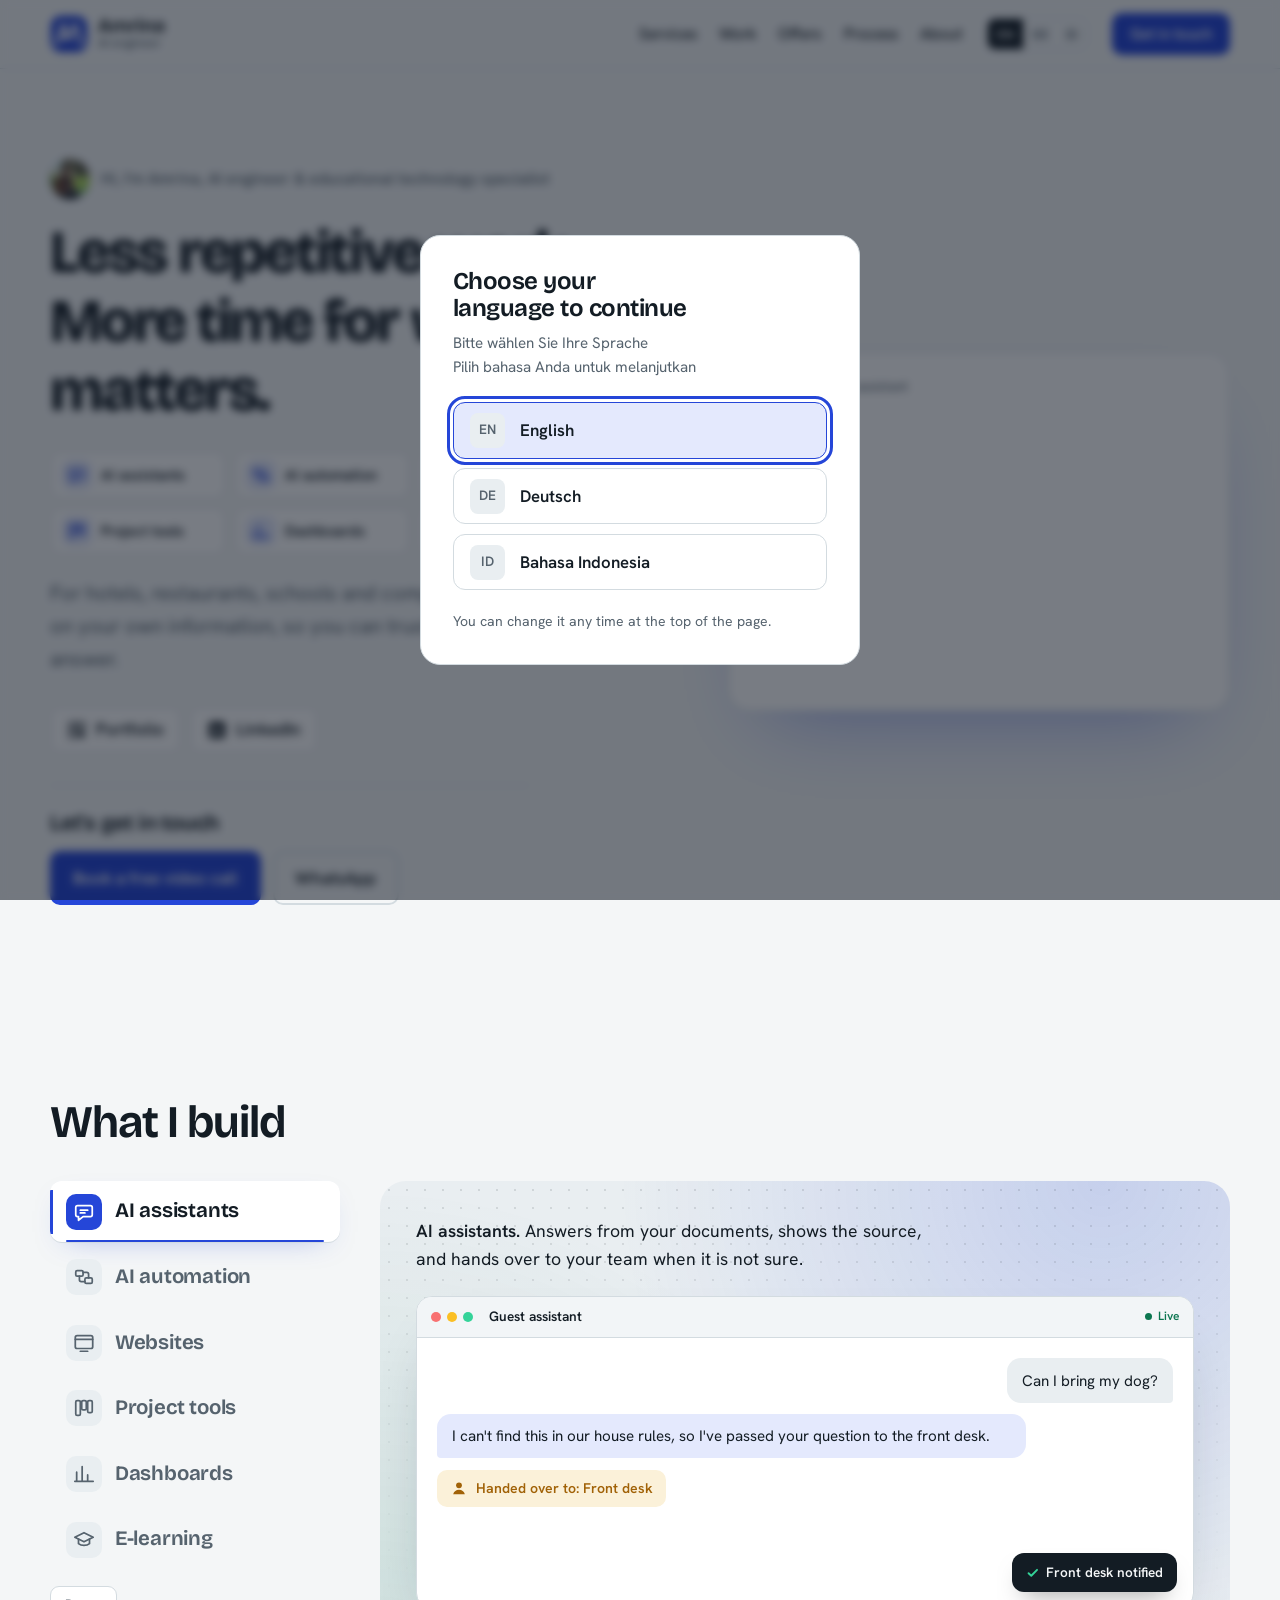
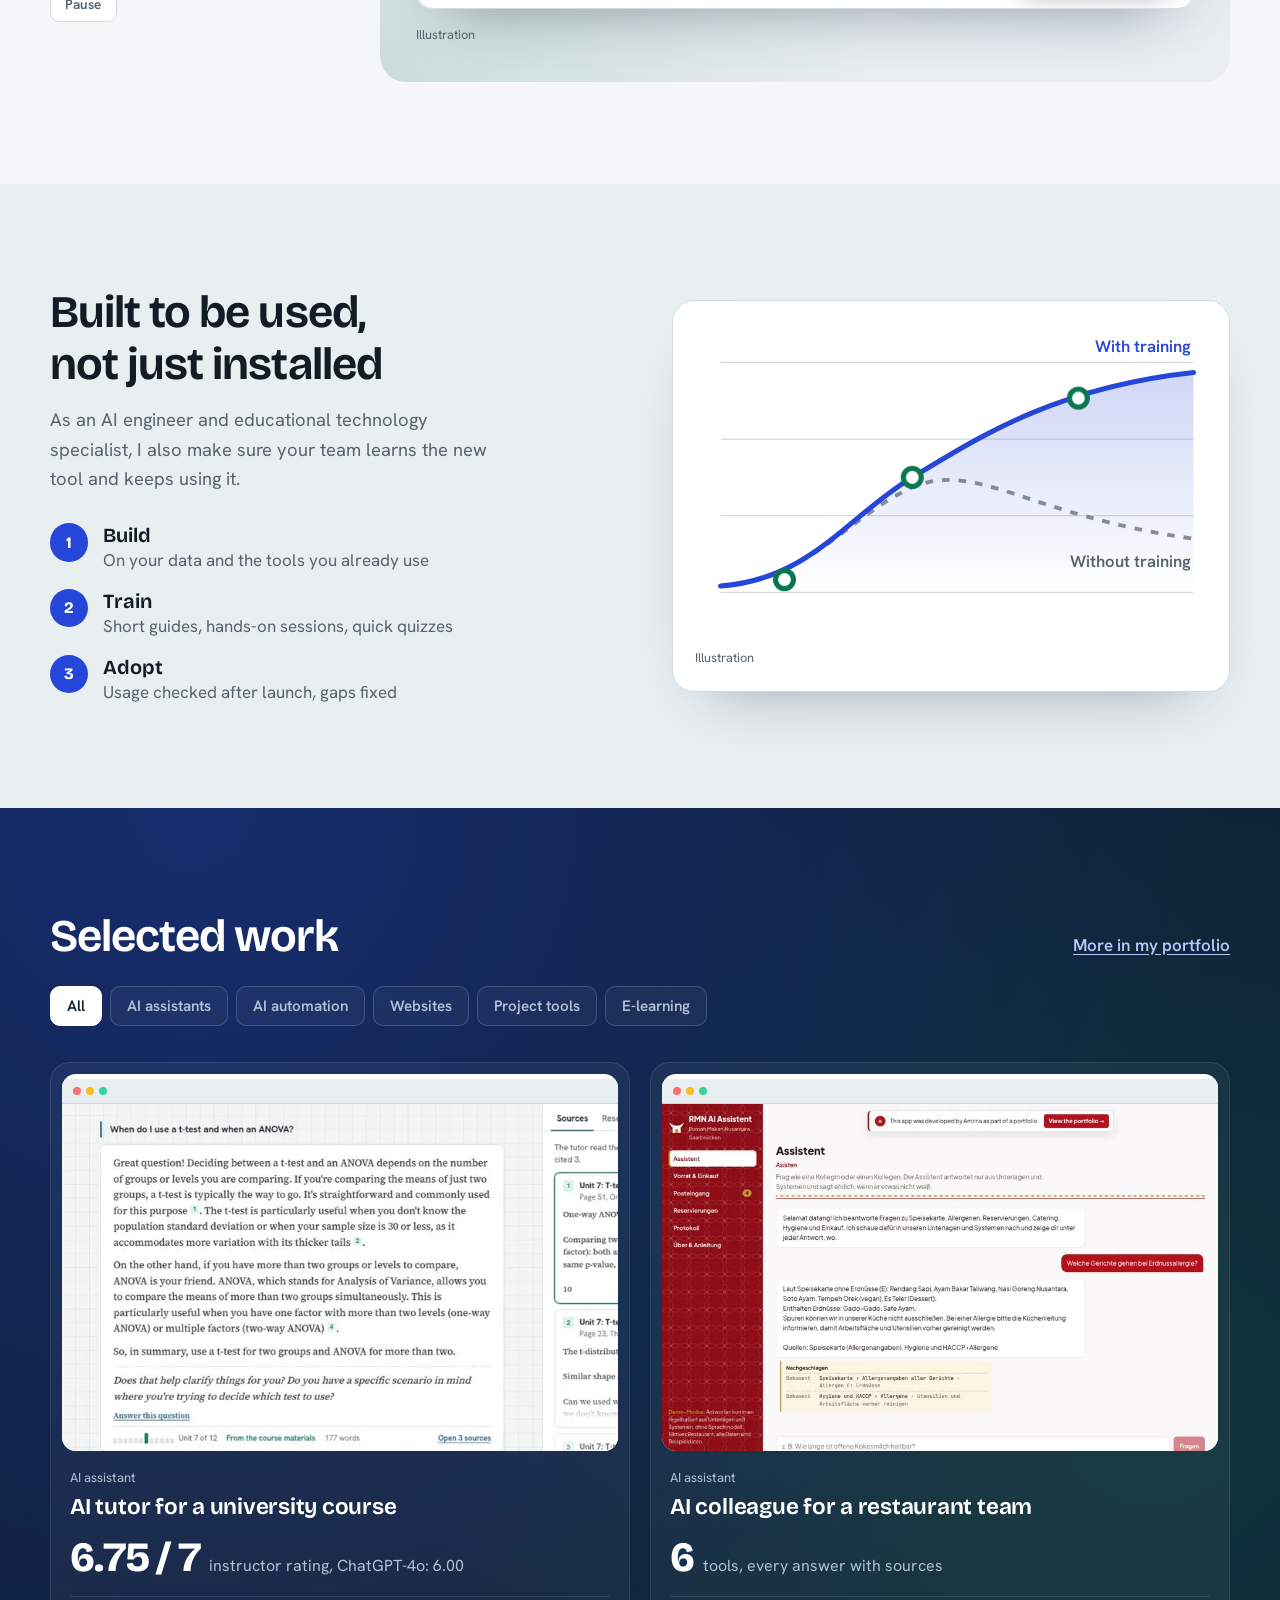
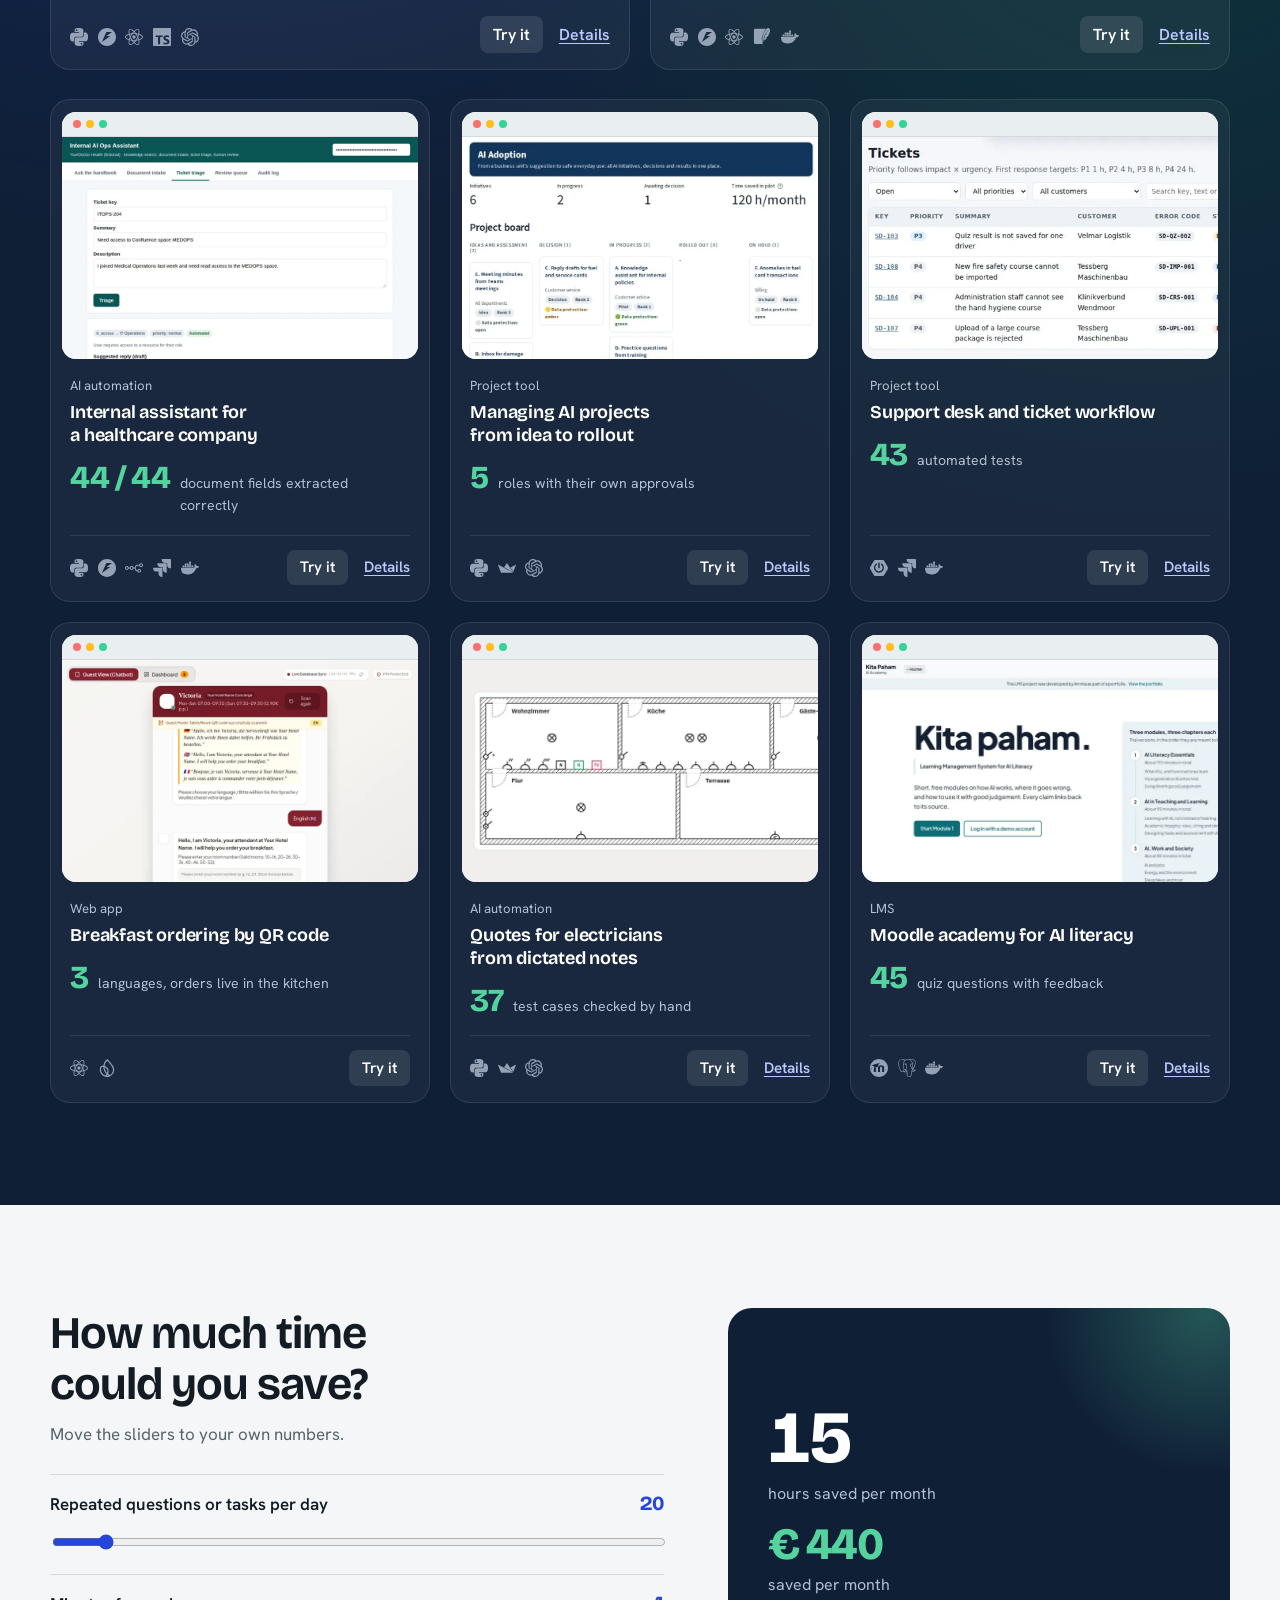
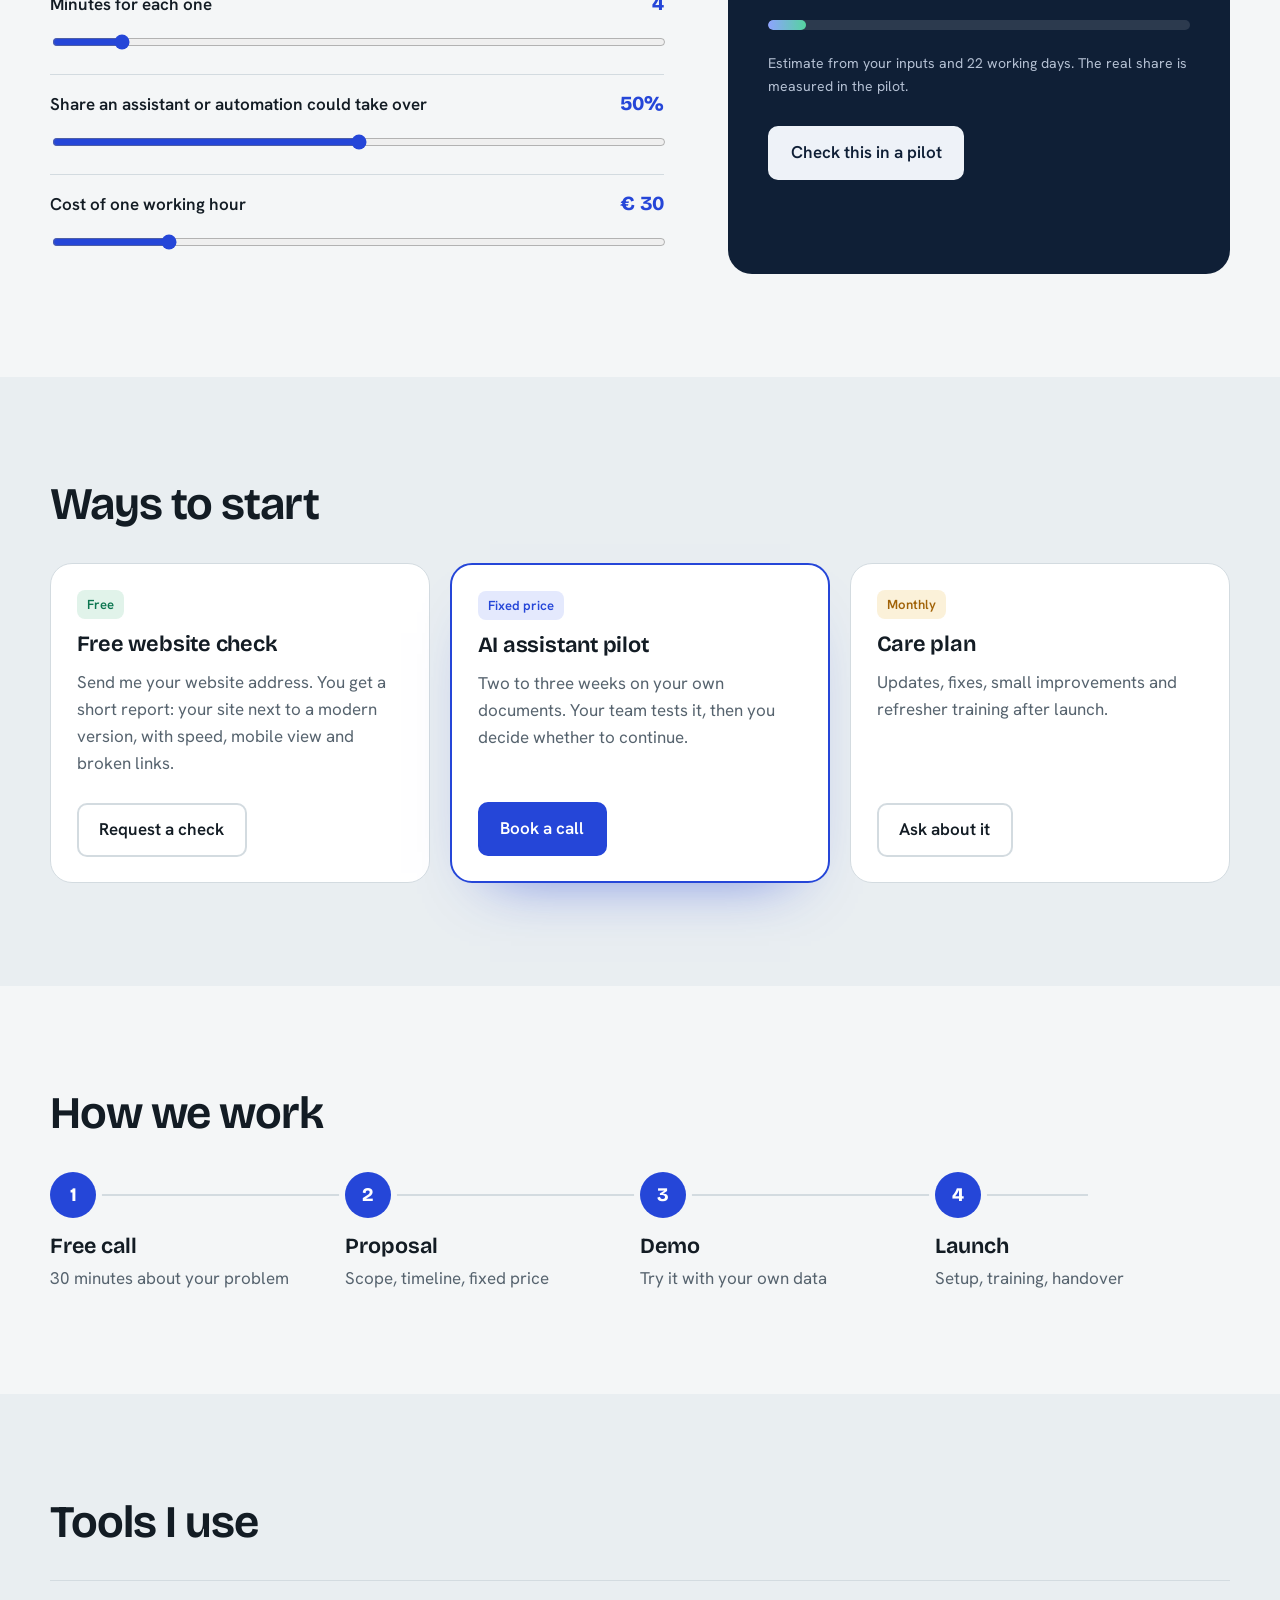
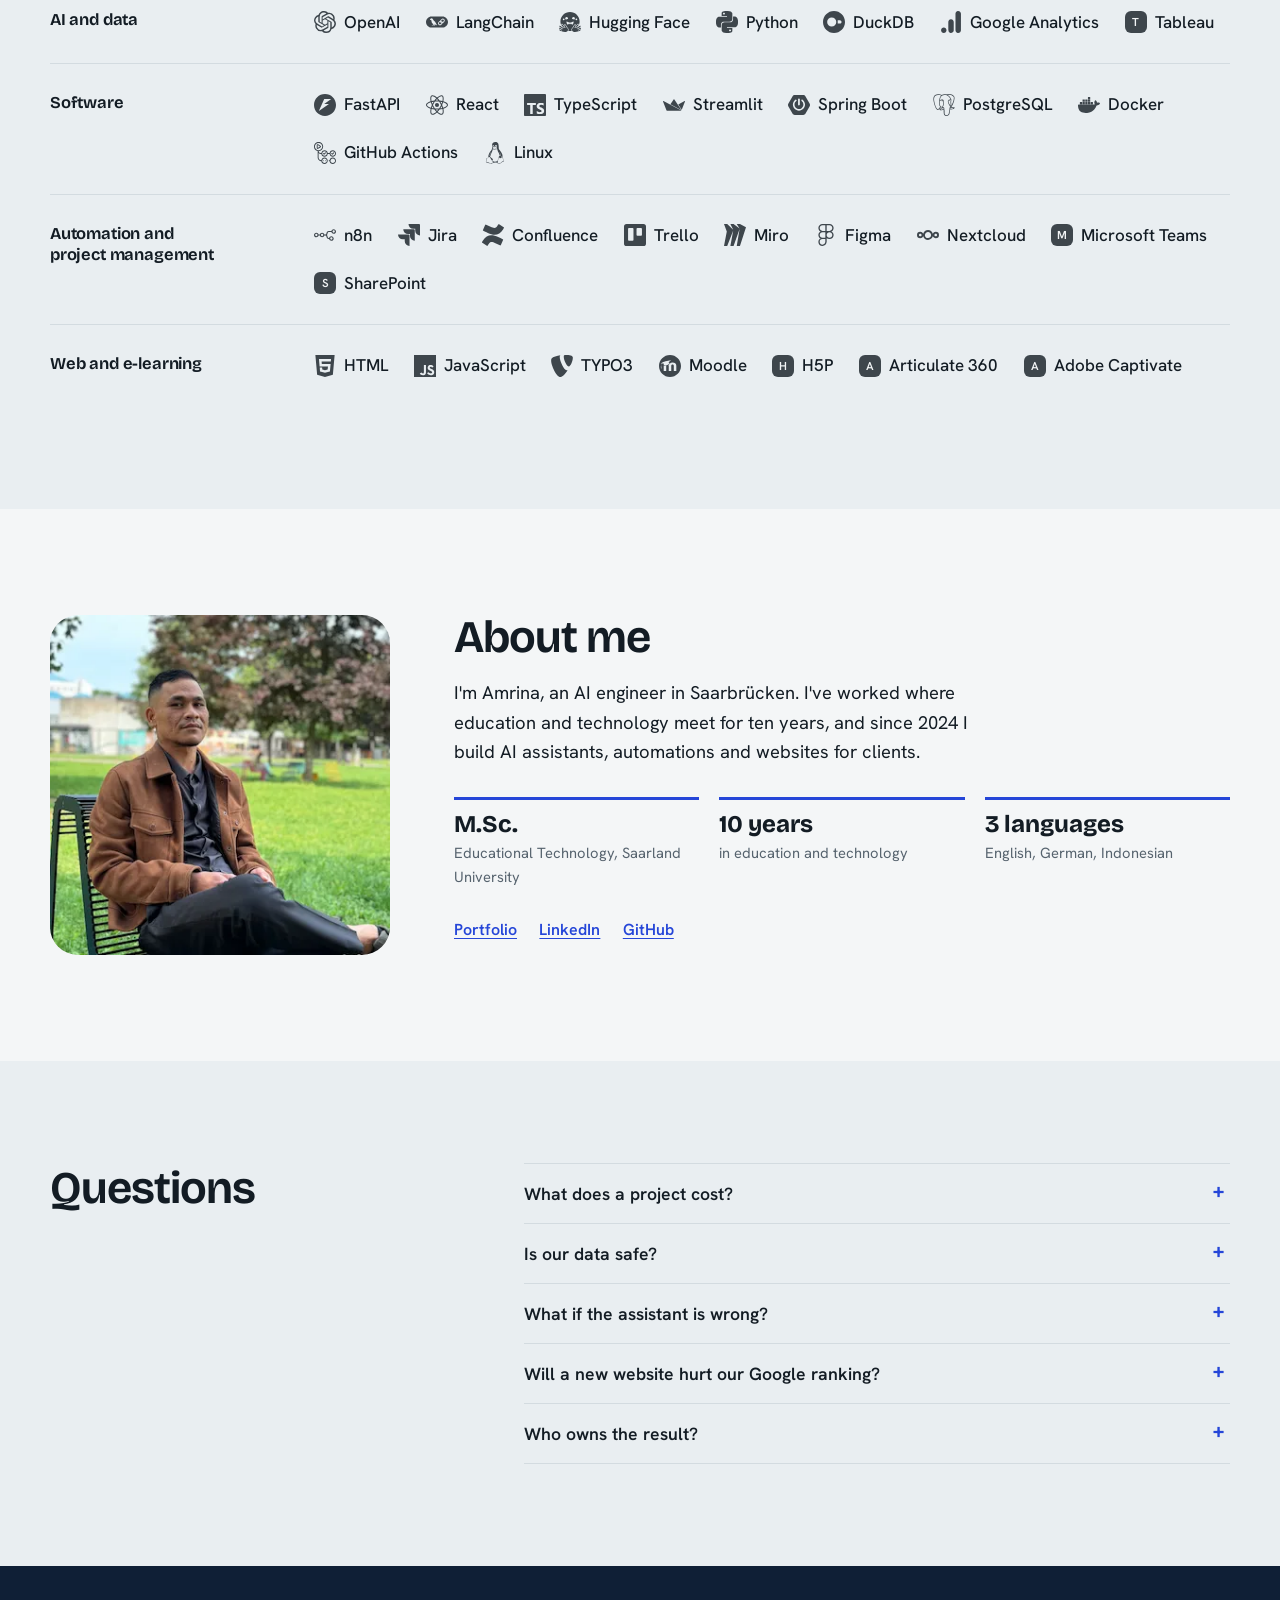
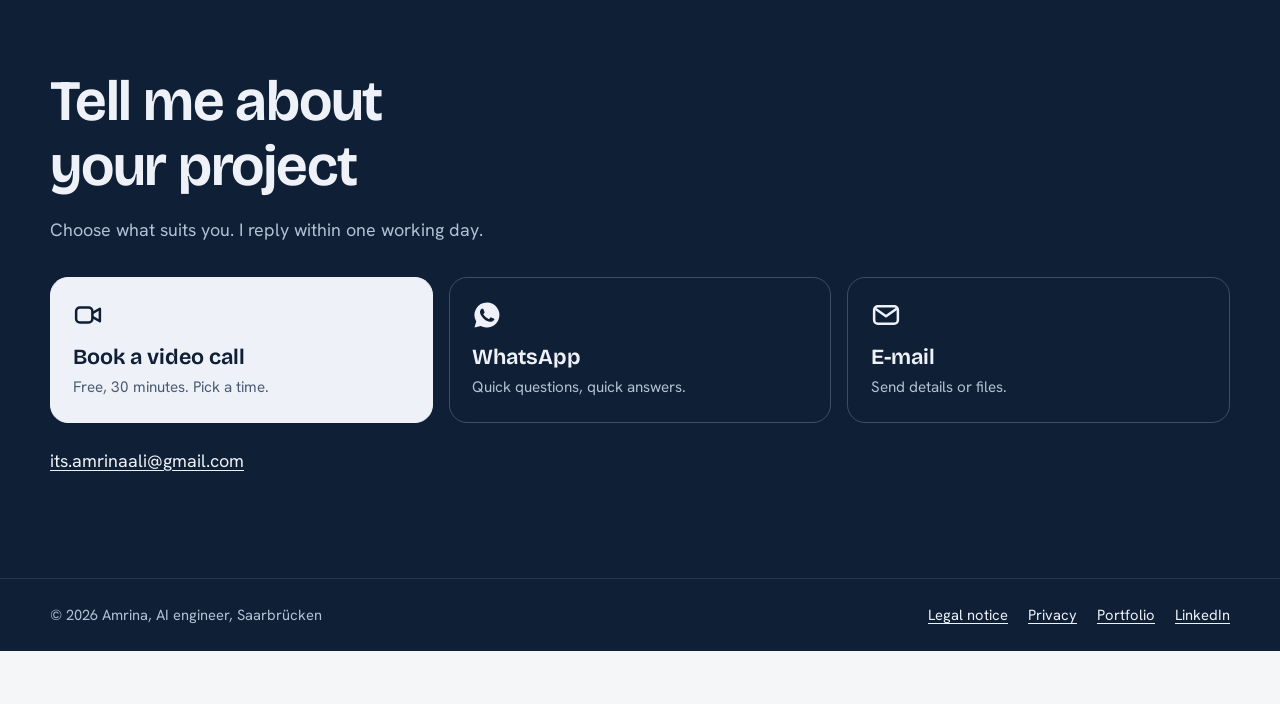
==== commit a258ea7d: "First screen: who (photo + title), what (six service tiles), shorter subline; assistant launcher app" ====
--- a/index.html
+++ b/index.html
@@ -19,10 +19,11 @@
 <meta name="theme-color" content="#0f1519" media="(prefers-color-scheme: dark)">
 <link rel="icon" href="favicon.svg" type="image/svg+xml">
 <script type="application/ld+json">{"@context": "https://schema.org", "@type": "ProfessionalService", "name": "Amrina, AI engineer", "url": "https://sayamrina.github.io/amrinawork/", "image": "https://sayamrina.github.io/amrinawork/img/amrina.webp", "description": "Hi, I’m Amrina, an AI engineer and educational technology specialist with 10 years of experience. I help businesses, schools and organisations save time with AI assistants, automation and websites.", "email": "its.amrinaali@gmail.com", "telephone": "+4915129529331", "inLanguage": "en", "address": {"@type": "PostalAddress", "addressLocality": "Saarbrücken", "addressCountry": "DE"}, "areaServed": ["DE", "ID", "Worldwide"], "founder": {"@type": "Person", "name": "Amrina", "jobTitle": "AI engineer and educational technology specialist", "alumniOf": "Saarland University", "sameAs": ["https://sayamrina.github.io/", "https://www.linkedin.com/in/amrina-ali-487025119/", "https://github.com/sayamrina"]}, "knowsLanguage": ["en", "de", "id"]}</script>
-<link rel="stylesheet" href="fonts.css?v=9eb5e786">
-<link rel="stylesheet" href="style.css?v=9eb5e786">
+<link rel="stylesheet" href="fonts.css?v=27a5d081">
+<link rel="stylesheet" href="style.css?v=27a5d081">
 </head>
 <body data-lang="en">
+<div class="scroll-sentinel" aria-hidden="true"></div>
 <a class="skip" href="#main">Skip to content</a>
 
 <header class="top">
@@ -45,15 +46,16 @@
 <section class="hero">
   <div class="wrap hero-in">
     <div class="hero-copy">
+      <p class="hi"><img src="img/amrina.webp" alt="" width="40" height="40">Hi, I'm Amrina, AI engineer & educational technology specialist</p>
       <h1>Less repetitive work.<br>More time for what matters.</h1>
-      <p class="lede">AI assistants, automations and websites for hotels, restaurants, schools and companies. Built on your own information, so you can trust every answer.</p>
+      <nav class="offer-tiles" aria-label="What I build"><a class="tile" href="#services" data-tab="chat"><svg class="tab-ic" width="22" height="22" viewBox="0 0 24 24" aria-hidden="true" fill="none" stroke="currentColor" stroke-width="1.9" stroke-linecap="round" stroke-linejoin="round"><path d="M5 5h14a2 2 0 0 1 2 2v8a2 2 0 0 1-2 2h-8l-5 4v-4H5a2 2 0 0 1-2-2V7a2 2 0 0 1 2-2z"/><path d="M8 10h8M8 13h5"/></svg><span>AI assistants</span></a><a class="tile" href="#services" data-tab="auto"><svg class="tab-ic" width="22" height="22" viewBox="0 0 24 24" aria-hidden="true" fill="none" stroke="currentColor" stroke-width="1.9" stroke-linecap="round" stroke-linejoin="round"><rect x="3" y="5" width="8" height="6" rx="1.5"/><rect x="13" y="13" width="8" height="6" rx="1.5"/><path d="M7 11v4a2 2 0 0 0 2 2h4M17 13V9a2 2 0 0 0-2-2h-4"/></svg><span>AI automation</span></a><a class="tile" href="#services" data-tab="web"><svg class="tab-ic" width="22" height="22" viewBox="0 0 24 24" aria-hidden="true" fill="none" stroke="currentColor" stroke-width="1.9" stroke-linecap="round" stroke-linejoin="round"><rect x="2.5" y="4" width="19" height="14" rx="2"/><path d="M2.5 8h19M8 21h8"/></svg><span>Websites</span></a><a class="tile" href="#services" data-tab="pm"><svg class="tab-ic" width="22" height="22" viewBox="0 0 24 24" aria-hidden="true" fill="none" stroke="currentColor" stroke-width="1.9" stroke-linecap="round" stroke-linejoin="round"><rect x="3" y="4" width="5" height="16" rx="1.5"/><rect x="9.5" y="4" width="5" height="10" rx="1.5"/><rect x="16" y="4" width="5" height="13" rx="1.5"/></svg><span>Project tools</span></a><a class="tile" href="#services" data-tab="dash"><svg class="tab-ic" width="22" height="22" viewBox="0 0 24 24" aria-hidden="true" fill="none" stroke="currentColor" stroke-width="1.9" stroke-linecap="round" stroke-linejoin="round"><path d="M4 20V10M10 20V4M16 20v-7M22 20H2"/></svg><span>Dashboards</span></a><a class="tile" href="#services" data-tab="learn"><svg class="tab-ic" width="22" height="22" viewBox="0 0 24 24" aria-hidden="true" fill="none" stroke="currentColor" stroke-width="1.9" stroke-linecap="round" stroke-linejoin="round"><path d="M2 9l10-5 10 5-10 5-10-5z"/><path d="M6 11v5c3 2.5 9 2.5 12 0v-5"/></svg><span>E-learning</span></a></nav>
+      <p class="lede">For hotels, restaurants, schools and companies. Built on your own information, so you can trust every answer.</p>
       <div class="hero-links" role="group" aria-label="See my work">
         <a class="pill-link" href="https://sayamrina.github.io/" target="_blank" rel="noopener"><svg width="20" height="20" viewBox="0 0 24 24" aria-hidden="true"><rect x="3" y="3" width="7.5" height="7.5" rx="2" fill="none" stroke="currentColor" stroke-width="2"/><rect x="13.5" y="3" width="7.5" height="7.5" rx="2" fill="none" stroke="currentColor" stroke-width="2"/><rect x="3" y="13.5" width="7.5" height="7.5" rx="2" fill="none" stroke="currentColor" stroke-width="2"/><rect x="13.5" y="13.5" width="7.5" height="7.5" rx="2" fill="currentColor"/></svg>Portfolio</a>
         <a class="pill-link" href="https://www.linkedin.com/in/amrina-ali-487025119/" target="_blank" rel="noopener"><svg width="20" height="20" viewBox="0 0 24 24" aria-hidden="true"><rect x="2" y="2" width="20" height="20" rx="4" fill="currentColor"/><path d="M7 10v7M7 7v.01M11 17v-7m0 3.2c0-1.9 1.2-3.2 2.9-3.2 1.6 0 2.6 1.1 2.6 3.1V17" fill="none" stroke="var(--paper)" stroke-width="2.2" stroke-linecap="round"/></svg>LinkedIn</a>
       </div>
       <p class="lets">Let's get in touch</p>
       <p class="actions"><a class="btn" href="https://calendar.app.google/sSNyLLXYJH6unQuL9" target="_blank" rel="noopener">Book a free video call</a> <a class="btn btn-line" href="https://wa.me/4915129529331?text=Hi%20Amrina%2C%20I%20have%20a%20question%20about%20a%20project%3A" target="_blank" rel="noopener">WhatsApp</a></p>
-      <p class="me"><img src="img/amrina.webp" alt="Amrina" width="44" height="44">You work directly with me, from Saarbrücken, Germany.</p>
     </div>
     <figure class="chat" aria-label="Example: a hotel assistant">
       <figcaption>Example: a hotel assistant</figcaption>
@@ -415,6 +417,6 @@
   <p class="dlg-note">You can change it any time at the top of the page.</p>
 </dialog>
 
-<script src="main.js?v=9eb5e786"></script>
+<script src="main.js?v=27a5d081"></script>
 </body>
 </html>
--- a/style.css
+++ b/style.css
@@ -495,6 +495,28 @@
 .legal-back { margin-left: auto; font-weight: 600; }
 .legal-page .foot a { margin-left: 1rem; }
 
+/* Hero: who and what, visible in the first screen */
+.hi { display: flex; align-items: center; gap: .7rem; margin: 0 0 1.2rem; color: var(--muted); font-weight: 500; font-size: 1rem; }
+.hi img { width: 40px; height: 40px; border-radius: 50%; object-fit: cover; flex: none; box-shadow: 0 0 0 2px var(--surface), 0 0 0 3px var(--line); }
+.offer-tiles { display: grid; grid-template-columns: repeat(3, minmax(0, 1fr)); gap: .5rem; margin: 1.6rem 0 0; max-width: 34rem; }
+.tile { display: flex; align-items: center; gap: .55rem; min-height: 48px; padding: .45rem .7rem; border-radius: 12px; border: 1px solid var(--line); background: var(--surface); color: var(--ink); text-decoration: none; font-weight: 600; font-size: .92rem; line-height: 1.2; transition: border-color .15s, color .15s; }
+.tile:hover { border-color: var(--signal); color: var(--signal); }
+.tile .tab-ic { width: 30px; height: 30px; padding: 5px; background: var(--signal-wash); color: var(--signal); }
+.hero .lede { margin-top: 1.4rem; }
+
+/* Assistant launcher appears once the visitor scrolls (scroll-state query, IntersectionObserver fallback) */
+.asst-btn { transition: visibility .3s, opacity .3s ease, translate .3s ease; }
+html.at-top .asst-btn { visibility: hidden; opacity: 0; translate: 0 20px; }
+@supports (container-type: scroll-state) {
+  html { container-type: scroll-state; }
+  .asst-btn { visibility: hidden; opacity: 0; translate: 0 20px; }
+  @container scroll-state(scrollable: top) {
+    .asst-btn { visibility: visible; opacity: 1; translate: 0 0; }
+  }
+}
+.asst-btn:focus-visible { visibility: visible; opacity: 1; translate: 0 0; }
+.scroll-sentinel { position: absolute; top: 0; height: 1px; width: 1px; visibility: hidden; }
+
 /* Responsive */
 @media (max-width: 1000px) {
   .bench { grid-template-columns: minmax(0, 1fr); gap: 1.25rem; }
@@ -522,6 +544,11 @@
 }
 @media (max-width: 640px) {
   .brand small { display: none; }
+  .hero { padding-top: 1.6rem; }
+  .hero h1 { font-size: 2.15rem; }
+  .hi { font-size: .9rem; margin-bottom: .9rem; }
+  .tile { font-size: .84rem; padding: .4rem .5rem; gap: .4rem; }
+  .tile .tab-ic { width: 26px; height: 26px; padding: 4px; }
   .hero-copy .actions .btn { flex: 1 1 auto; }
   .chat { padding: 1rem; }
   .cases { grid-template-columns: 1fr; }
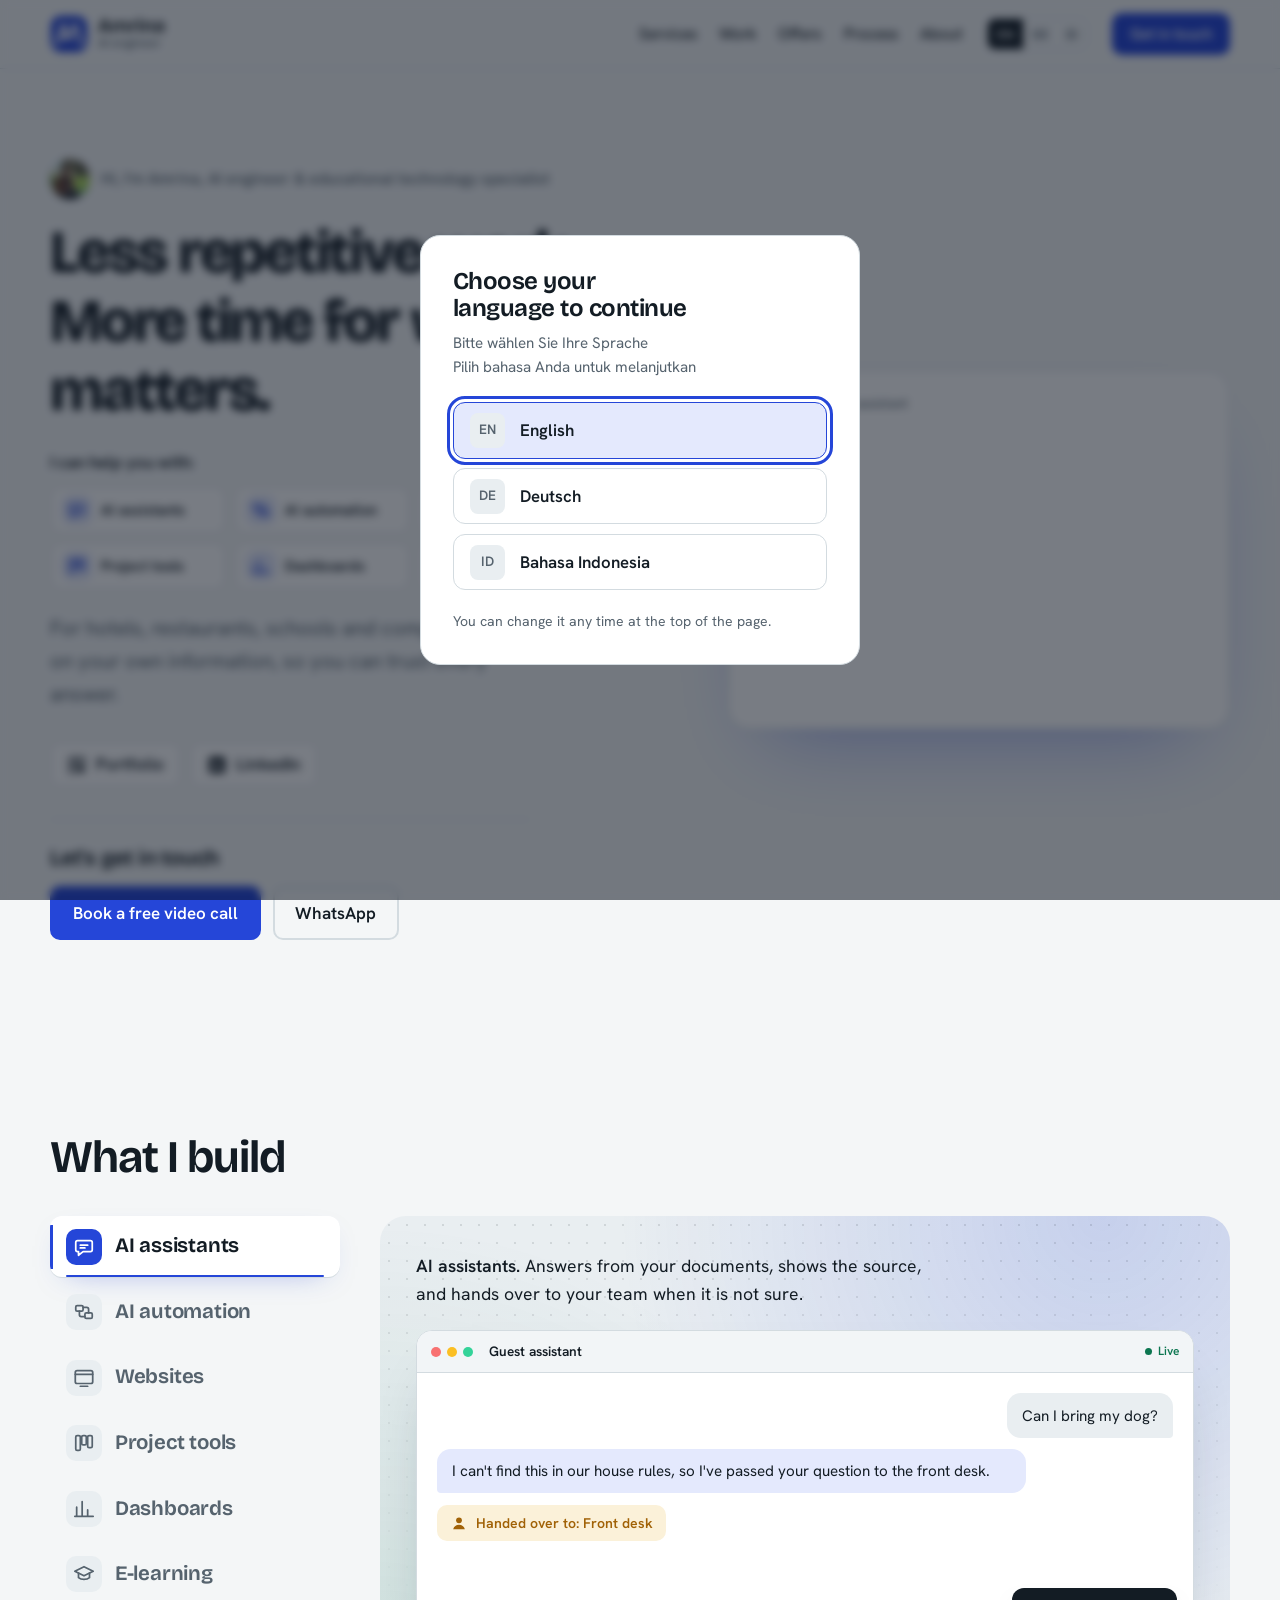
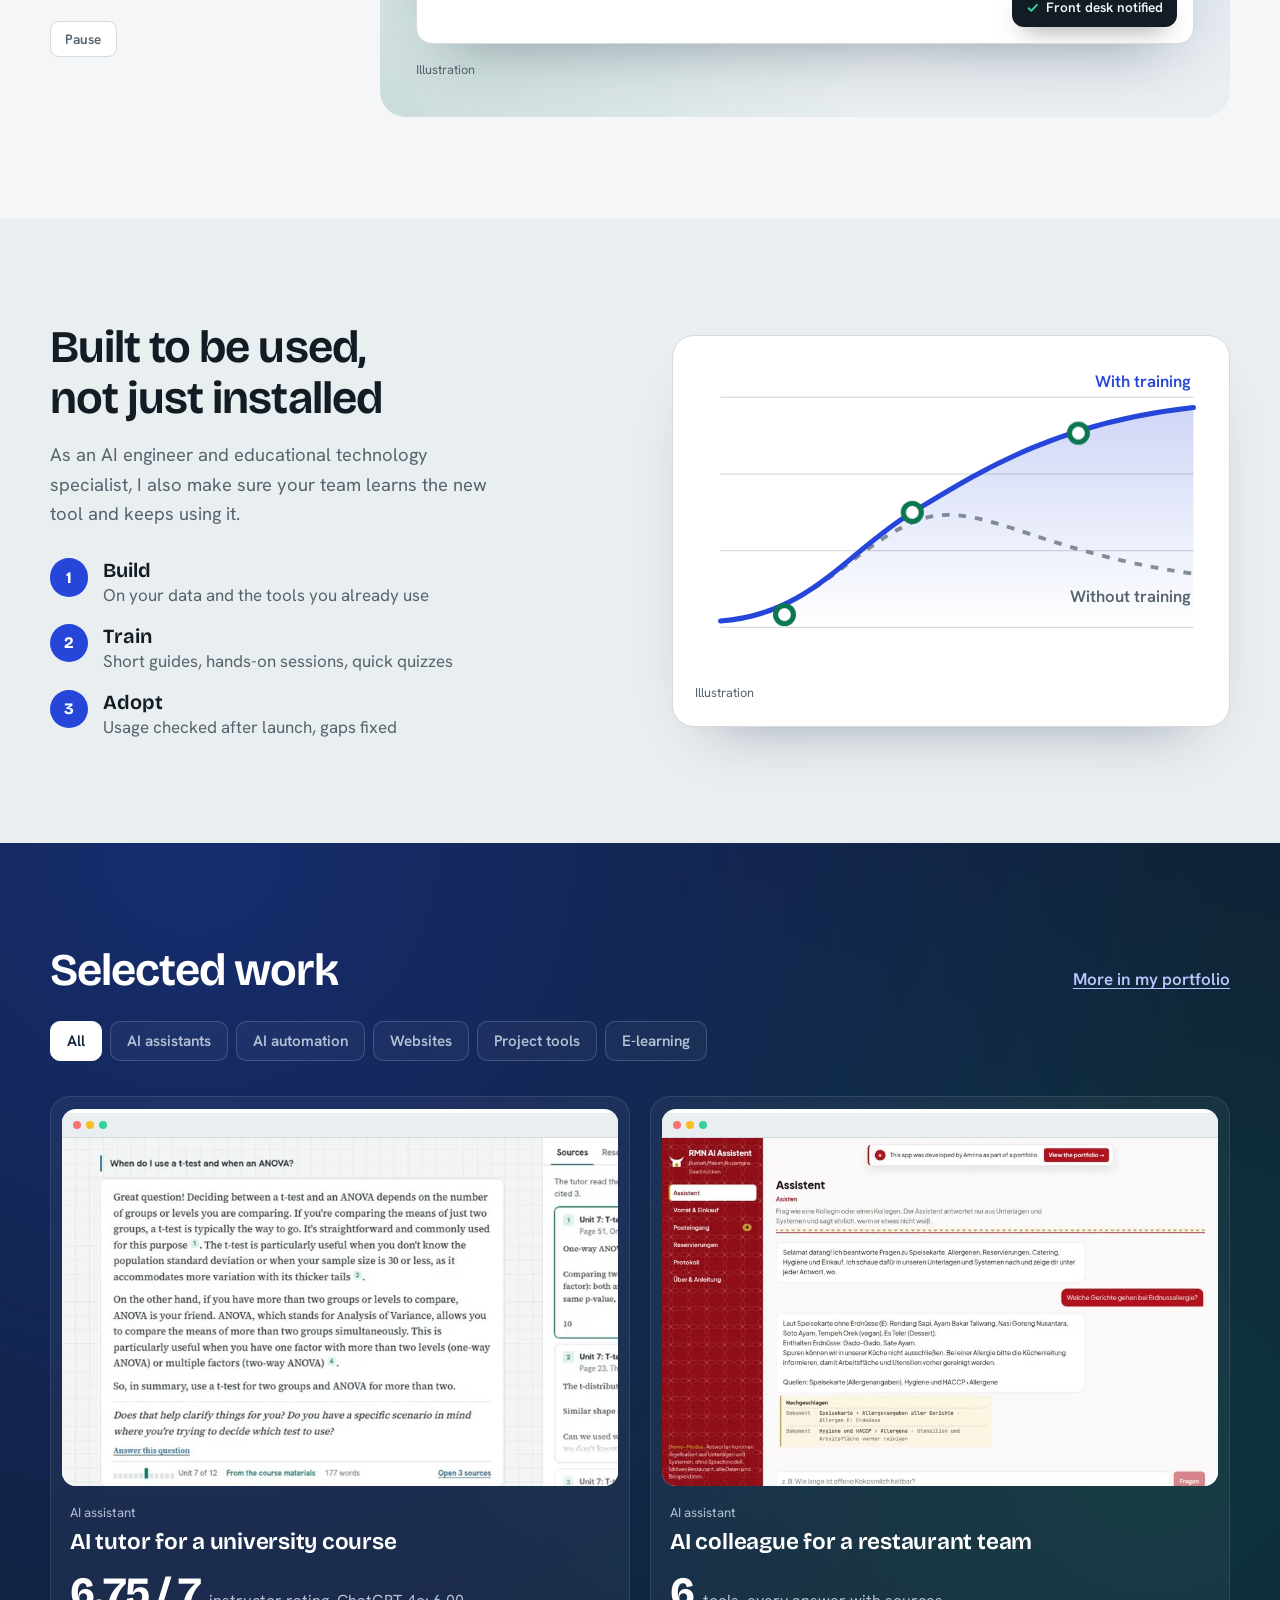
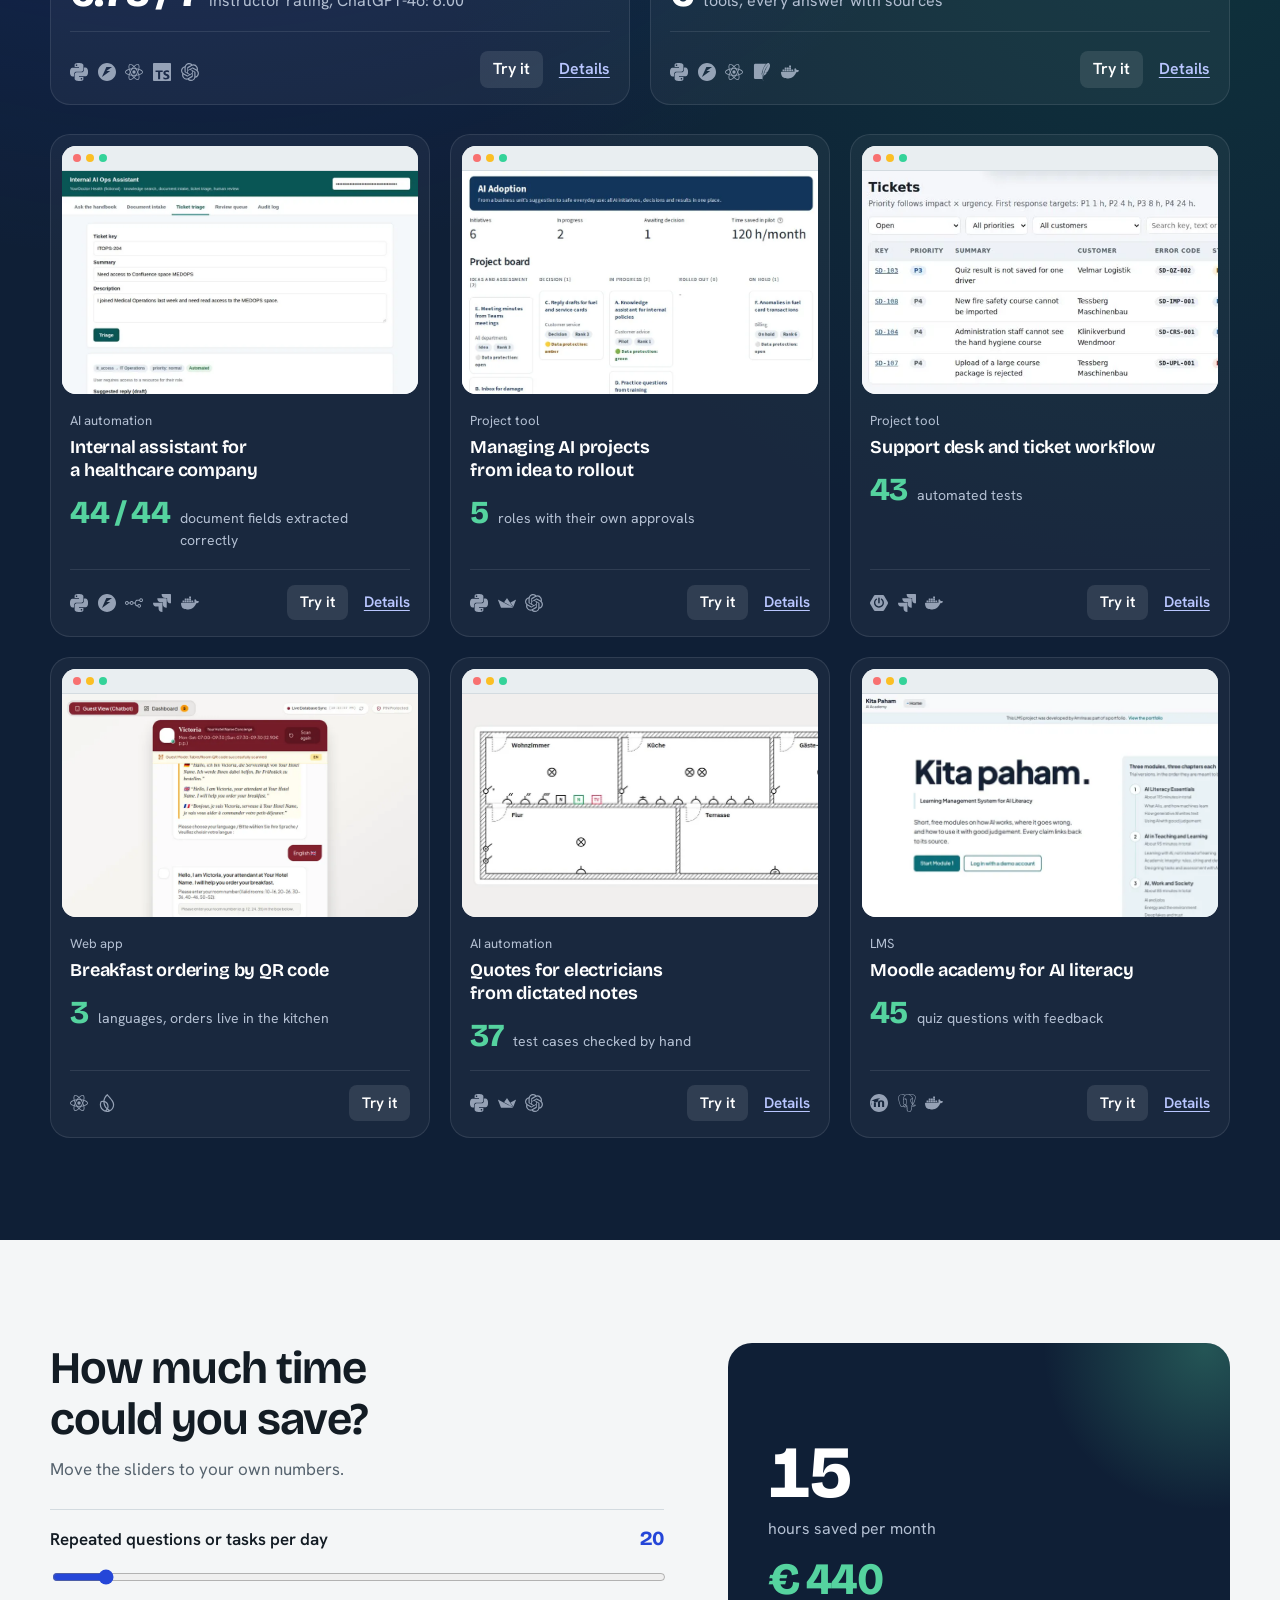
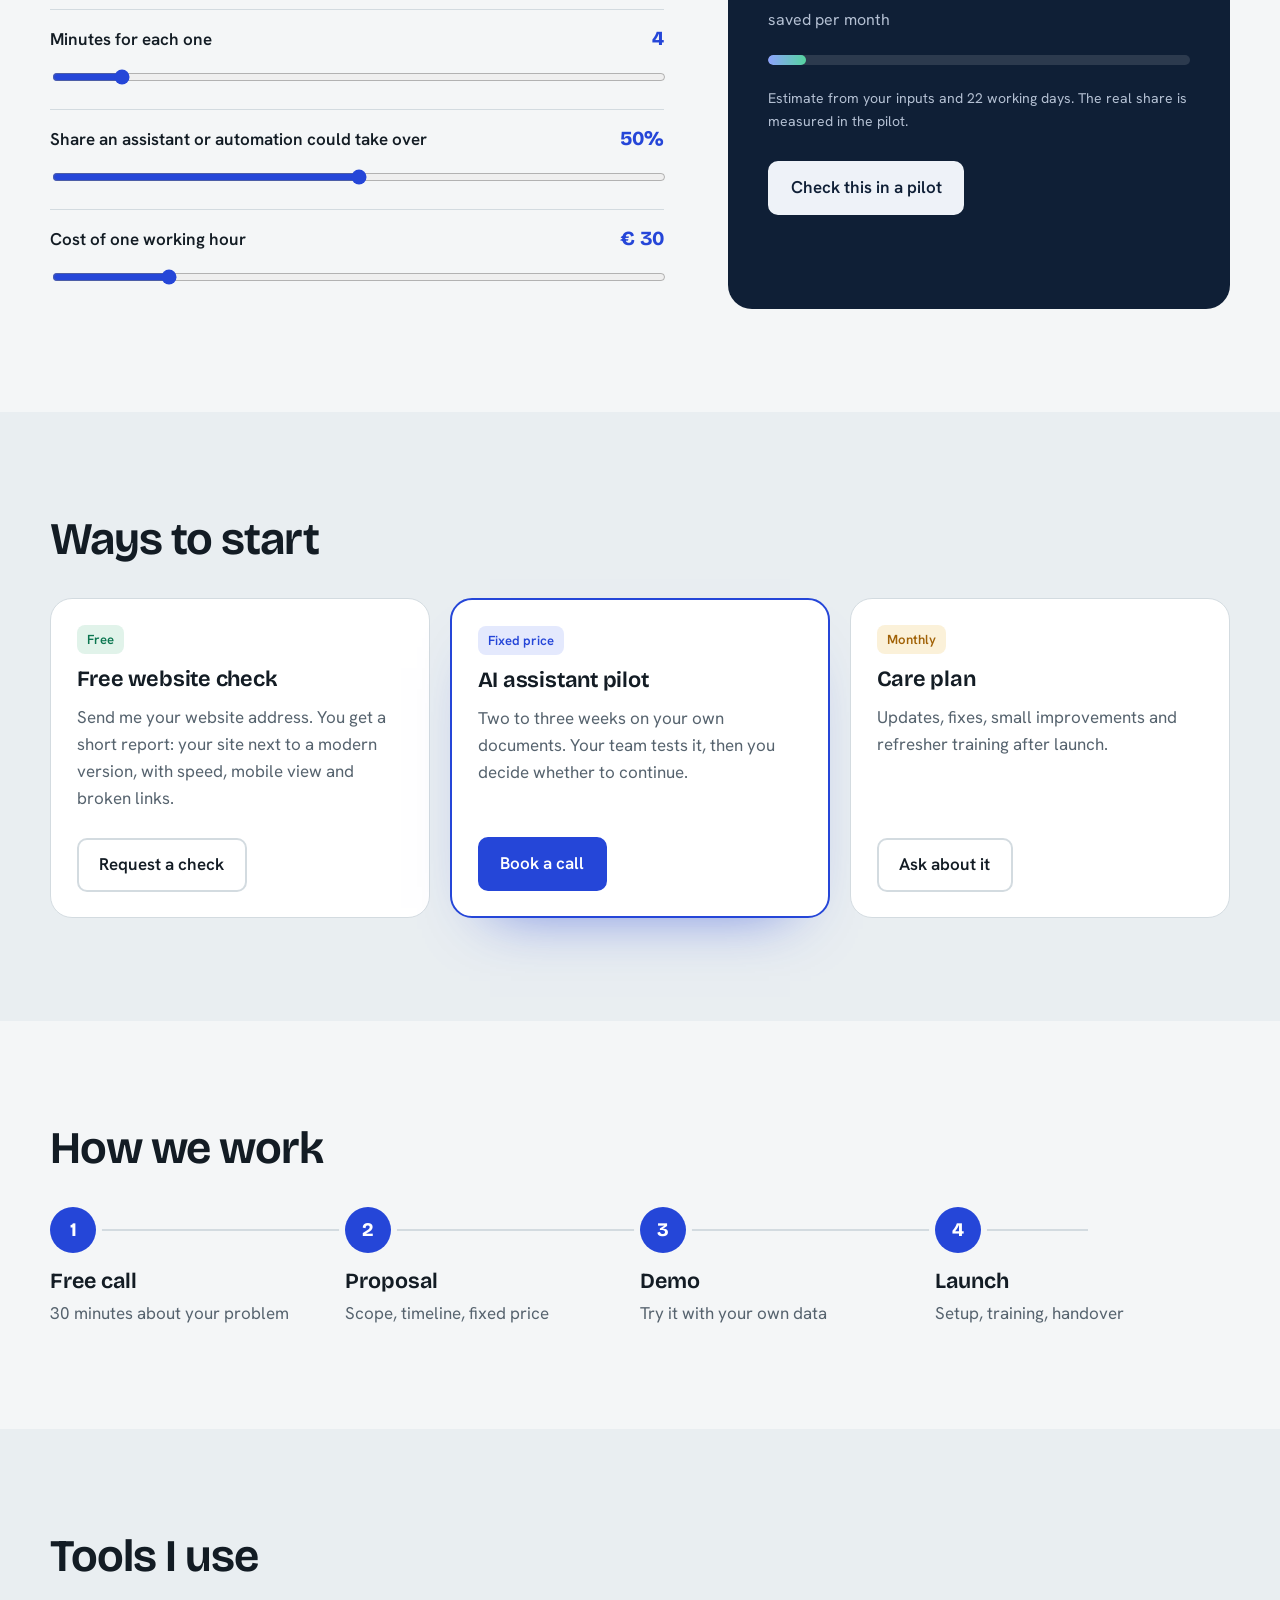
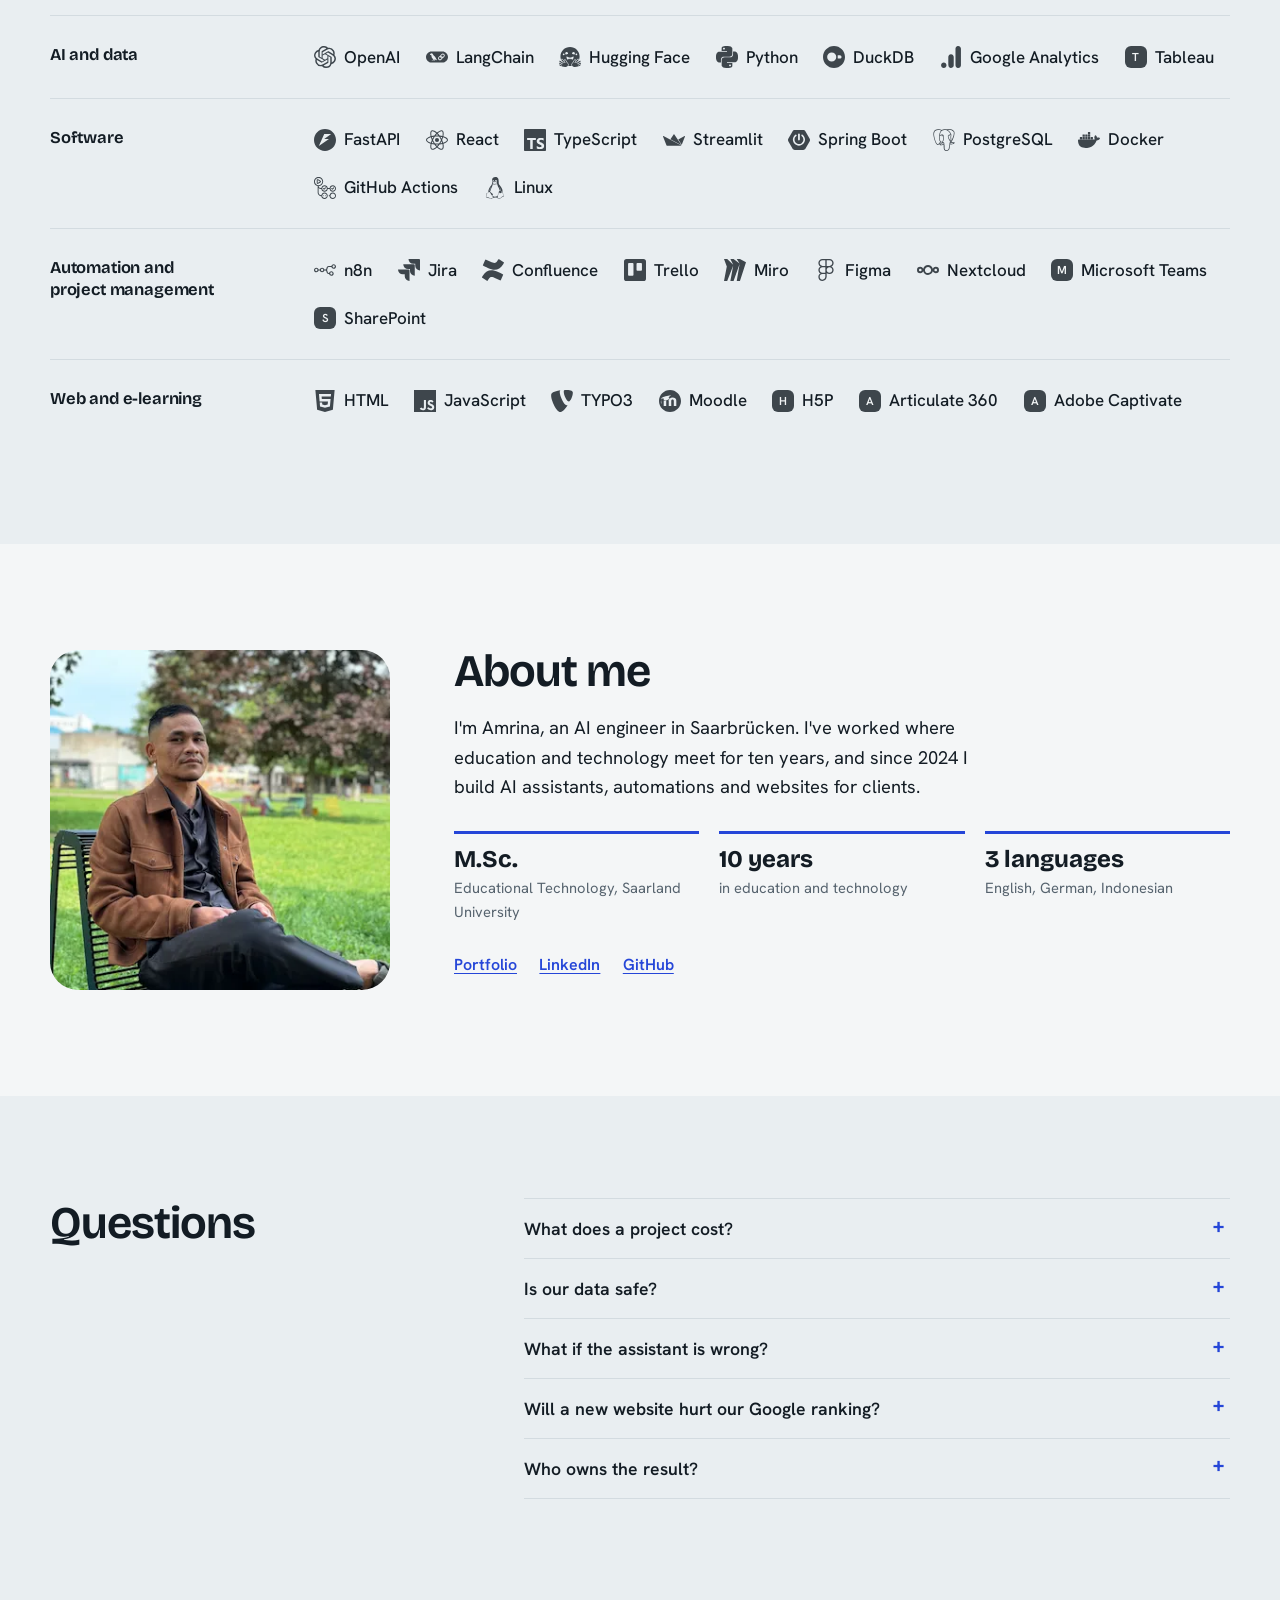
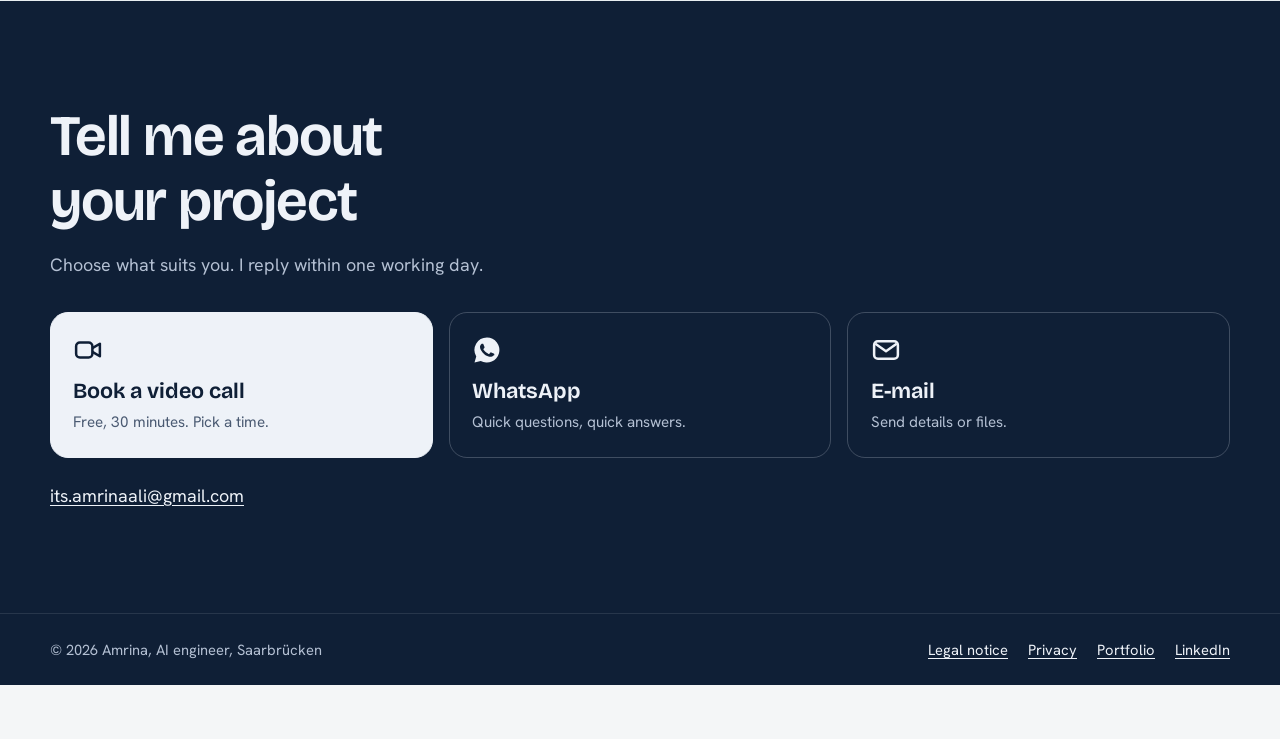
==== commit 6048a085: "Hero: 'I can help you with' lead-in before the service tiles" ====
--- a/index.html
+++ b/index.html
@@ -19,8 +19,8 @@
 <meta name="theme-color" content="#0f1519" media="(prefers-color-scheme: dark)">
 <link rel="icon" href="favicon.svg" type="image/svg+xml">
 <script type="application/ld+json">{"@context": "https://schema.org", "@type": "ProfessionalService", "name": "Amrina, AI engineer", "url": "https://sayamrina.github.io/amrinawork/", "image": "https://sayamrina.github.io/amrinawork/img/amrina.webp", "description": "Hi, I’m Amrina, an AI engineer and educational technology specialist with 10 years of experience. I help businesses, schools and organisations save time with AI assistants, automation and websites.", "email": "its.amrinaali@gmail.com", "telephone": "+4915129529331", "inLanguage": "en", "address": {"@type": "PostalAddress", "addressLocality": "Saarbrücken", "addressCountry": "DE"}, "areaServed": ["DE", "ID", "Worldwide"], "founder": {"@type": "Person", "name": "Amrina", "jobTitle": "AI engineer and educational technology specialist", "alumniOf": "Saarland University", "sameAs": ["https://sayamrina.github.io/", "https://www.linkedin.com/in/amrina-ali-487025119/", "https://github.com/sayamrina"]}, "knowsLanguage": ["en", "de", "id"]}</script>
-<link rel="stylesheet" href="fonts.css?v=27a5d081">
-<link rel="stylesheet" href="style.css?v=27a5d081">
+<link rel="stylesheet" href="fonts.css?v=660c5a22">
+<link rel="stylesheet" href="style.css?v=660c5a22">
 </head>
 <body data-lang="en">
 <div class="scroll-sentinel" aria-hidden="true"></div>
@@ -48,7 +48,8 @@
     <div class="hero-copy">
       <p class="hi"><img src="img/amrina.webp" alt="" width="40" height="40">Hi, I'm Amrina, AI engineer & educational technology specialist</p>
       <h1>Less repetitive work.<br>More time for what matters.</h1>
-      <nav class="offer-tiles" aria-label="What I build"><a class="tile" href="#services" data-tab="chat"><svg class="tab-ic" width="22" height="22" viewBox="0 0 24 24" aria-hidden="true" fill="none" stroke="currentColor" stroke-width="1.9" stroke-linecap="round" stroke-linejoin="round"><path d="M5 5h14a2 2 0 0 1 2 2v8a2 2 0 0 1-2 2h-8l-5 4v-4H5a2 2 0 0 1-2-2V7a2 2 0 0 1 2-2z"/><path d="M8 10h8M8 13h5"/></svg><span>AI assistants</span></a><a class="tile" href="#services" data-tab="auto"><svg class="tab-ic" width="22" height="22" viewBox="0 0 24 24" aria-hidden="true" fill="none" stroke="currentColor" stroke-width="1.9" stroke-linecap="round" stroke-linejoin="round"><rect x="3" y="5" width="8" height="6" rx="1.5"/><rect x="13" y="13" width="8" height="6" rx="1.5"/><path d="M7 11v4a2 2 0 0 0 2 2h4M17 13V9a2 2 0 0 0-2-2h-4"/></svg><span>AI automation</span></a><a class="tile" href="#services" data-tab="web"><svg class="tab-ic" width="22" height="22" viewBox="0 0 24 24" aria-hidden="true" fill="none" stroke="currentColor" stroke-width="1.9" stroke-linecap="round" stroke-linejoin="round"><rect x="2.5" y="4" width="19" height="14" rx="2"/><path d="M2.5 8h19M8 21h8"/></svg><span>Websites</span></a><a class="tile" href="#services" data-tab="pm"><svg class="tab-ic" width="22" height="22" viewBox="0 0 24 24" aria-hidden="true" fill="none" stroke="currentColor" stroke-width="1.9" stroke-linecap="round" stroke-linejoin="round"><rect x="3" y="4" width="5" height="16" rx="1.5"/><rect x="9.5" y="4" width="5" height="10" rx="1.5"/><rect x="16" y="4" width="5" height="13" rx="1.5"/></svg><span>Project tools</span></a><a class="tile" href="#services" data-tab="dash"><svg class="tab-ic" width="22" height="22" viewBox="0 0 24 24" aria-hidden="true" fill="none" stroke="currentColor" stroke-width="1.9" stroke-linecap="round" stroke-linejoin="round"><path d="M4 20V10M10 20V4M16 20v-7M22 20H2"/></svg><span>Dashboards</span></a><a class="tile" href="#services" data-tab="learn"><svg class="tab-ic" width="22" height="22" viewBox="0 0 24 24" aria-hidden="true" fill="none" stroke="currentColor" stroke-width="1.9" stroke-linecap="round" stroke-linejoin="round"><path d="M2 9l10-5 10 5-10 5-10-5z"/><path d="M6 11v5c3 2.5 9 2.5 12 0v-5"/></svg><span>E-learning</span></a></nav>
+      <p class="help-with" id="help-with">I can help you with:</p>
+      <nav class="offer-tiles" aria-labelledby="help-with"><a class="tile" href="#services" data-tab="chat"><svg class="tab-ic" width="22" height="22" viewBox="0 0 24 24" aria-hidden="true" fill="none" stroke="currentColor" stroke-width="1.9" stroke-linecap="round" stroke-linejoin="round"><path d="M5 5h14a2 2 0 0 1 2 2v8a2 2 0 0 1-2 2h-8l-5 4v-4H5a2 2 0 0 1-2-2V7a2 2 0 0 1 2-2z"/><path d="M8 10h8M8 13h5"/></svg><span>AI assistants</span></a><a class="tile" href="#services" data-tab="auto"><svg class="tab-ic" width="22" height="22" viewBox="0 0 24 24" aria-hidden="true" fill="none" stroke="currentColor" stroke-width="1.9" stroke-linecap="round" stroke-linejoin="round"><rect x="3" y="5" width="8" height="6" rx="1.5"/><rect x="13" y="13" width="8" height="6" rx="1.5"/><path d="M7 11v4a2 2 0 0 0 2 2h4M17 13V9a2 2 0 0 0-2-2h-4"/></svg><span>AI automation</span></a><a class="tile" href="#services" data-tab="web"><svg class="tab-ic" width="22" height="22" viewBox="0 0 24 24" aria-hidden="true" fill="none" stroke="currentColor" stroke-width="1.9" stroke-linecap="round" stroke-linejoin="round"><rect x="2.5" y="4" width="19" height="14" rx="2"/><path d="M2.5 8h19M8 21h8"/></svg><span>Websites</span></a><a class="tile" href="#services" data-tab="pm"><svg class="tab-ic" width="22" height="22" viewBox="0 0 24 24" aria-hidden="true" fill="none" stroke="currentColor" stroke-width="1.9" stroke-linecap="round" stroke-linejoin="round"><rect x="3" y="4" width="5" height="16" rx="1.5"/><rect x="9.5" y="4" width="5" height="10" rx="1.5"/><rect x="16" y="4" width="5" height="13" rx="1.5"/></svg><span>Project tools</span></a><a class="tile" href="#services" data-tab="dash"><svg class="tab-ic" width="22" height="22" viewBox="0 0 24 24" aria-hidden="true" fill="none" stroke="currentColor" stroke-width="1.9" stroke-linecap="round" stroke-linejoin="round"><path d="M4 20V10M10 20V4M16 20v-7M22 20H2"/></svg><span>Dashboards</span></a><a class="tile" href="#services" data-tab="learn"><svg class="tab-ic" width="22" height="22" viewBox="0 0 24 24" aria-hidden="true" fill="none" stroke="currentColor" stroke-width="1.9" stroke-linecap="round" stroke-linejoin="round"><path d="M2 9l10-5 10 5-10 5-10-5z"/><path d="M6 11v5c3 2.5 9 2.5 12 0v-5"/></svg><span>E-learning</span></a></nav>
       <p class="lede">For hotels, restaurants, schools and companies. Built on your own information, so you can trust every answer.</p>
       <div class="hero-links" role="group" aria-label="See my work">
         <a class="pill-link" href="https://sayamrina.github.io/" target="_blank" rel="noopener"><svg width="20" height="20" viewBox="0 0 24 24" aria-hidden="true"><rect x="3" y="3" width="7.5" height="7.5" rx="2" fill="none" stroke="currentColor" stroke-width="2"/><rect x="13.5" y="3" width="7.5" height="7.5" rx="2" fill="none" stroke="currentColor" stroke-width="2"/><rect x="3" y="13.5" width="7.5" height="7.5" rx="2" fill="none" stroke="currentColor" stroke-width="2"/><rect x="13.5" y="13.5" width="7.5" height="7.5" rx="2" fill="currentColor"/></svg>Portfolio</a>
@@ -417,6 +418,6 @@
   <p class="dlg-note">You can change it any time at the top of the page.</p>
 </dialog>
 
-<script src="main.js?v=27a5d081"></script>
+<script src="main.js?v=660c5a22"></script>
 </body>
 </html>
--- a/style.css
+++ b/style.css
@@ -498,7 +498,8 @@
 /* Hero: who and what, visible in the first screen */
 .hi { display: flex; align-items: center; gap: .7rem; margin: 0 0 1.2rem; color: var(--muted); font-weight: 500; font-size: 1rem; }
 .hi img { width: 40px; height: 40px; border-radius: 50%; object-fit: cover; flex: none; box-shadow: 0 0 0 2px var(--surface), 0 0 0 3px var(--line); }
-.offer-tiles { display: grid; grid-template-columns: repeat(3, minmax(0, 1fr)); gap: .5rem; margin: 1.6rem 0 0; max-width: 34rem; }
+.help-with { margin: 1.5rem 0 .6rem; font-weight: 600; font-size: 1.05rem; color: var(--ink); }
+.offer-tiles { display: grid; grid-template-columns: repeat(3, minmax(0, 1fr)); gap: .5rem; margin: 0; max-width: 34rem; }
 .tile { display: flex; align-items: center; gap: .55rem; min-height: 48px; padding: .45rem .7rem; border-radius: 12px; border: 1px solid var(--line); background: var(--surface); color: var(--ink); text-decoration: none; font-weight: 600; font-size: .92rem; line-height: 1.2; transition: border-color .15s, color .15s; }
 .tile:hover { border-color: var(--signal); color: var(--signal); }
 .tile .tab-ic { width: 30px; height: 30px; padding: 5px; background: var(--signal-wash); color: var(--signal); }
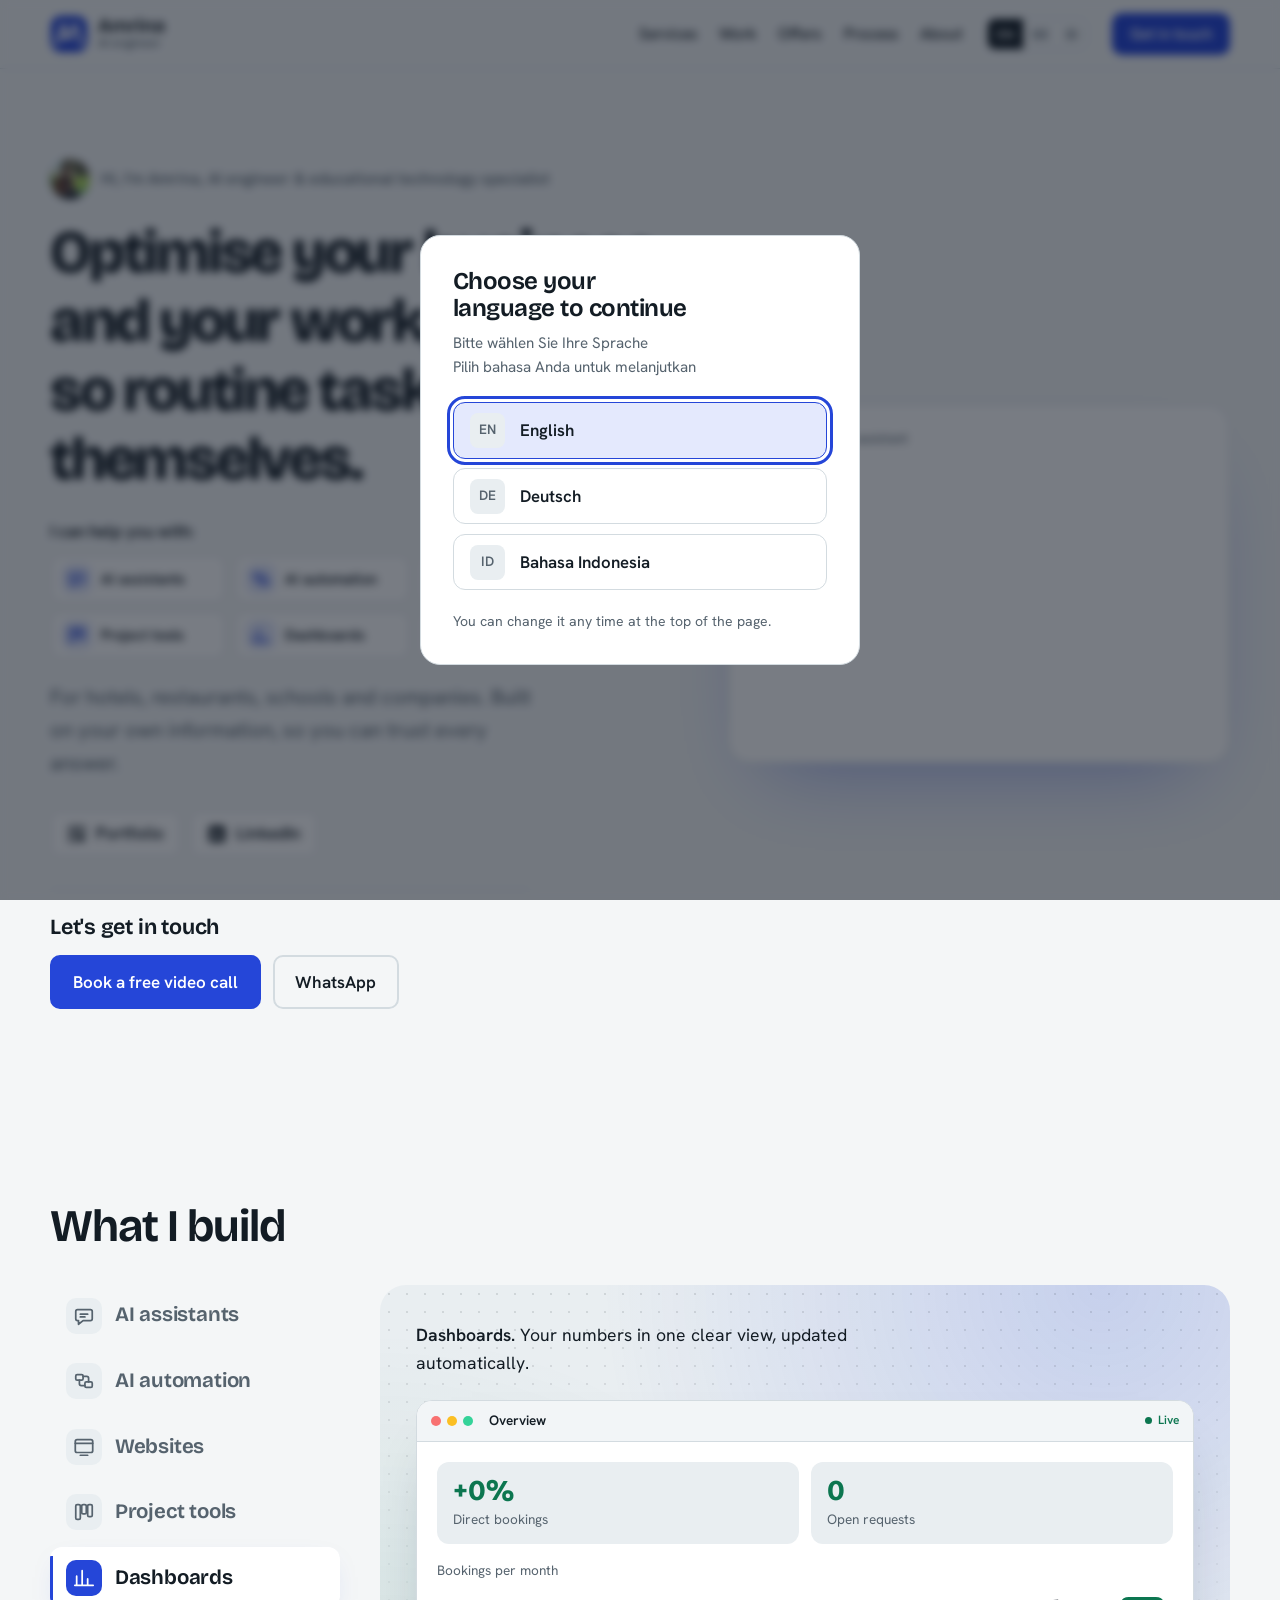
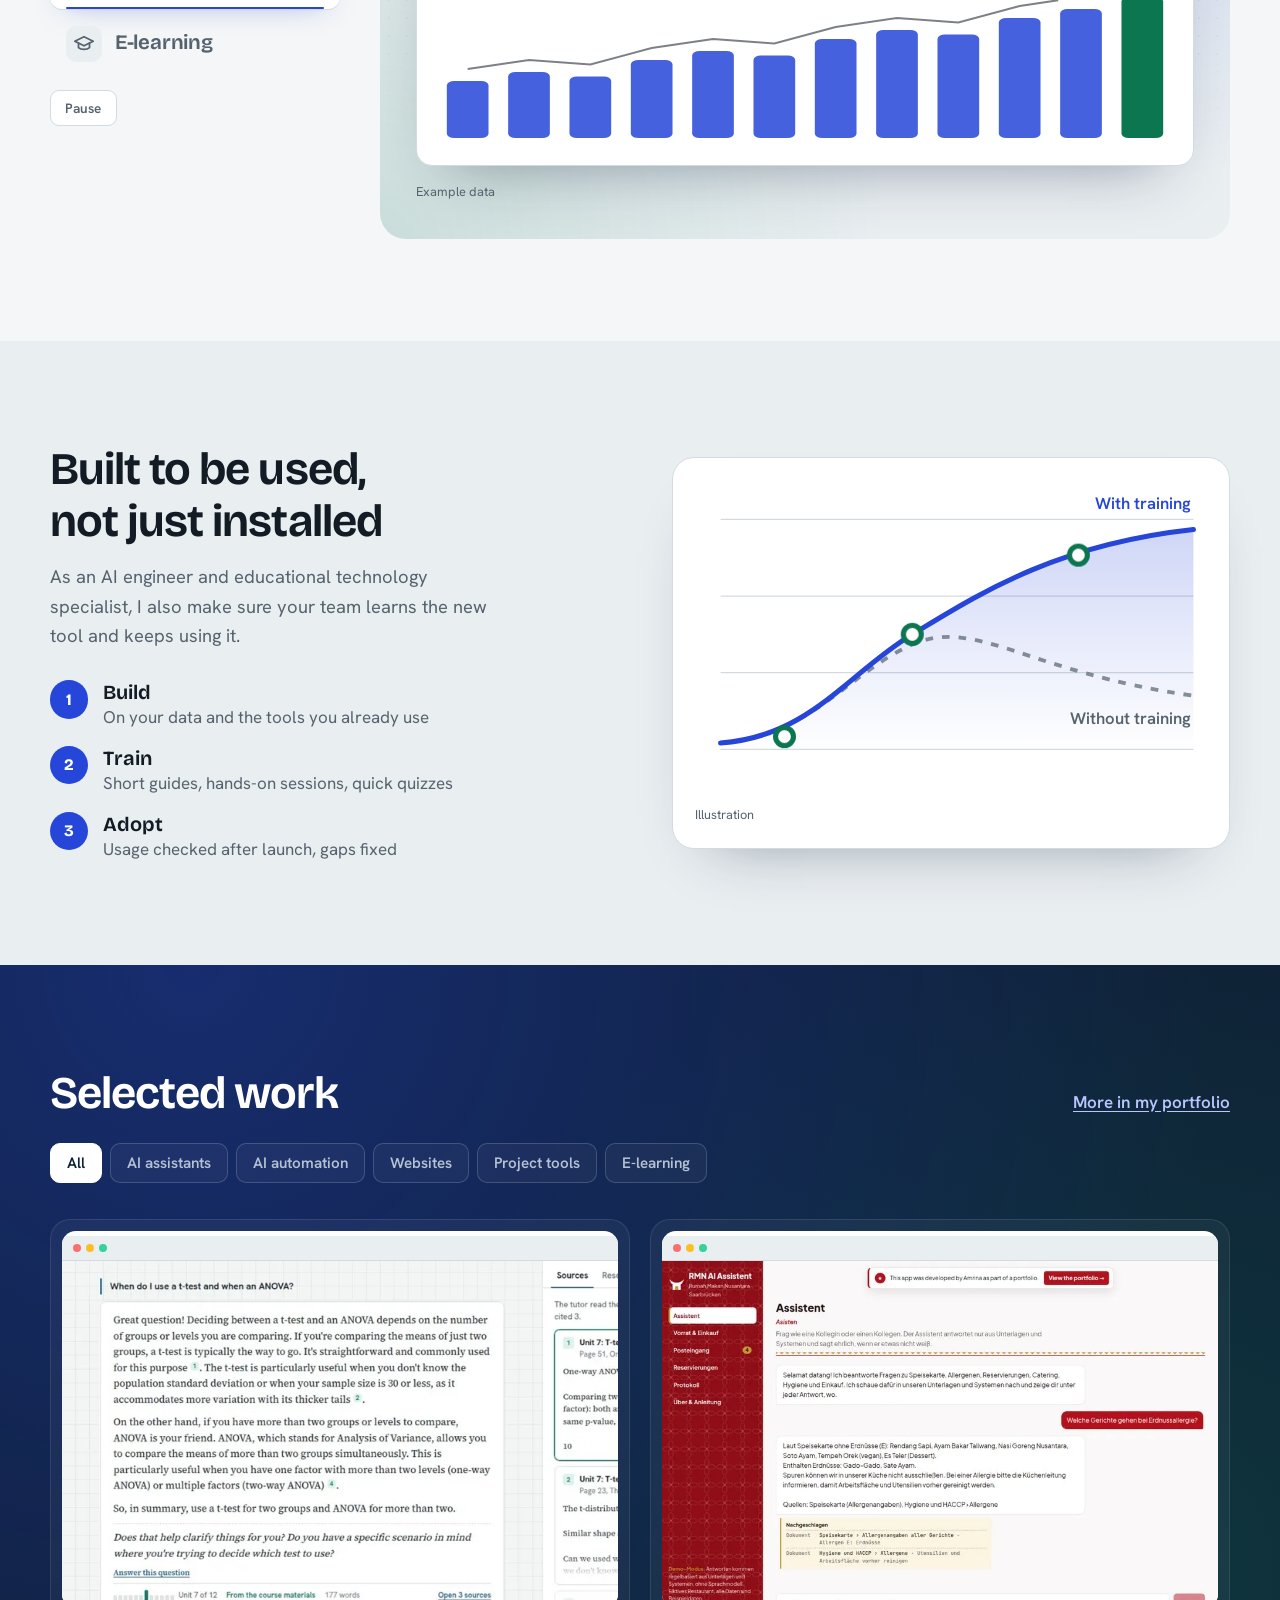
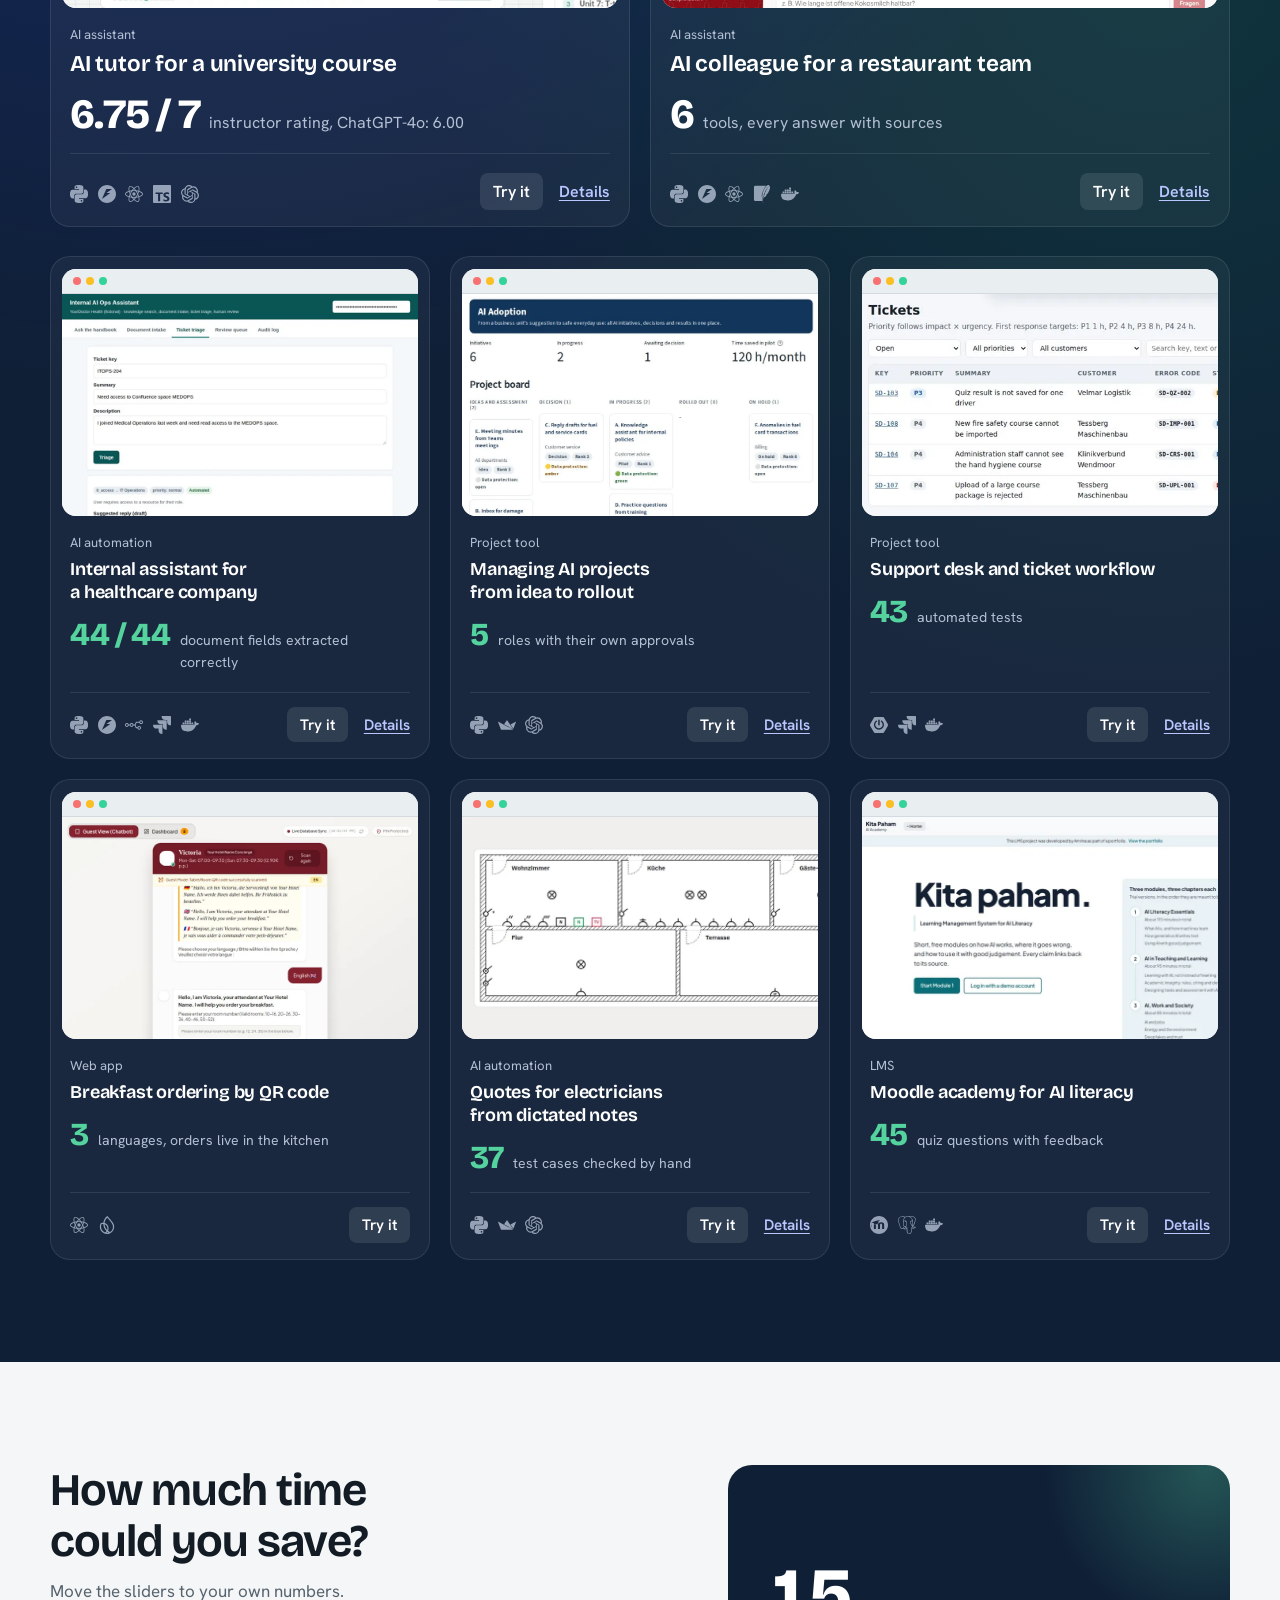
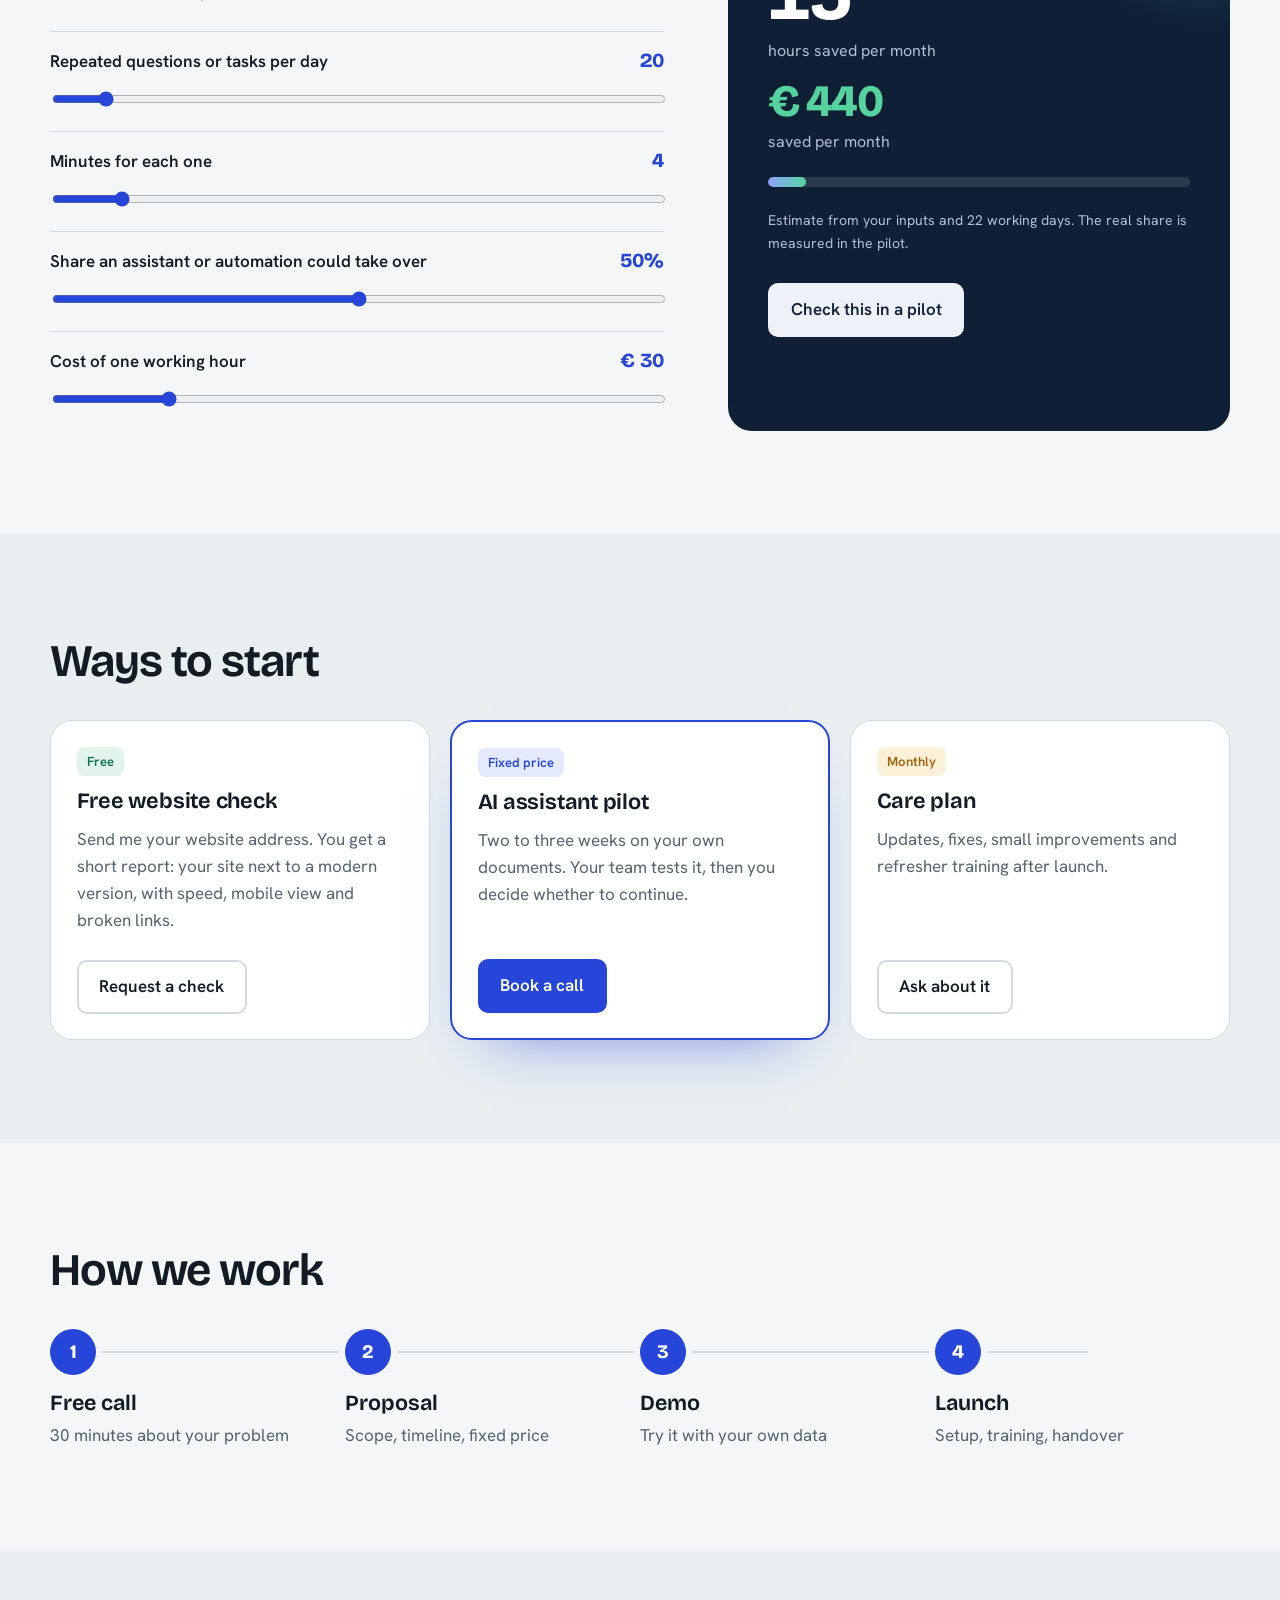
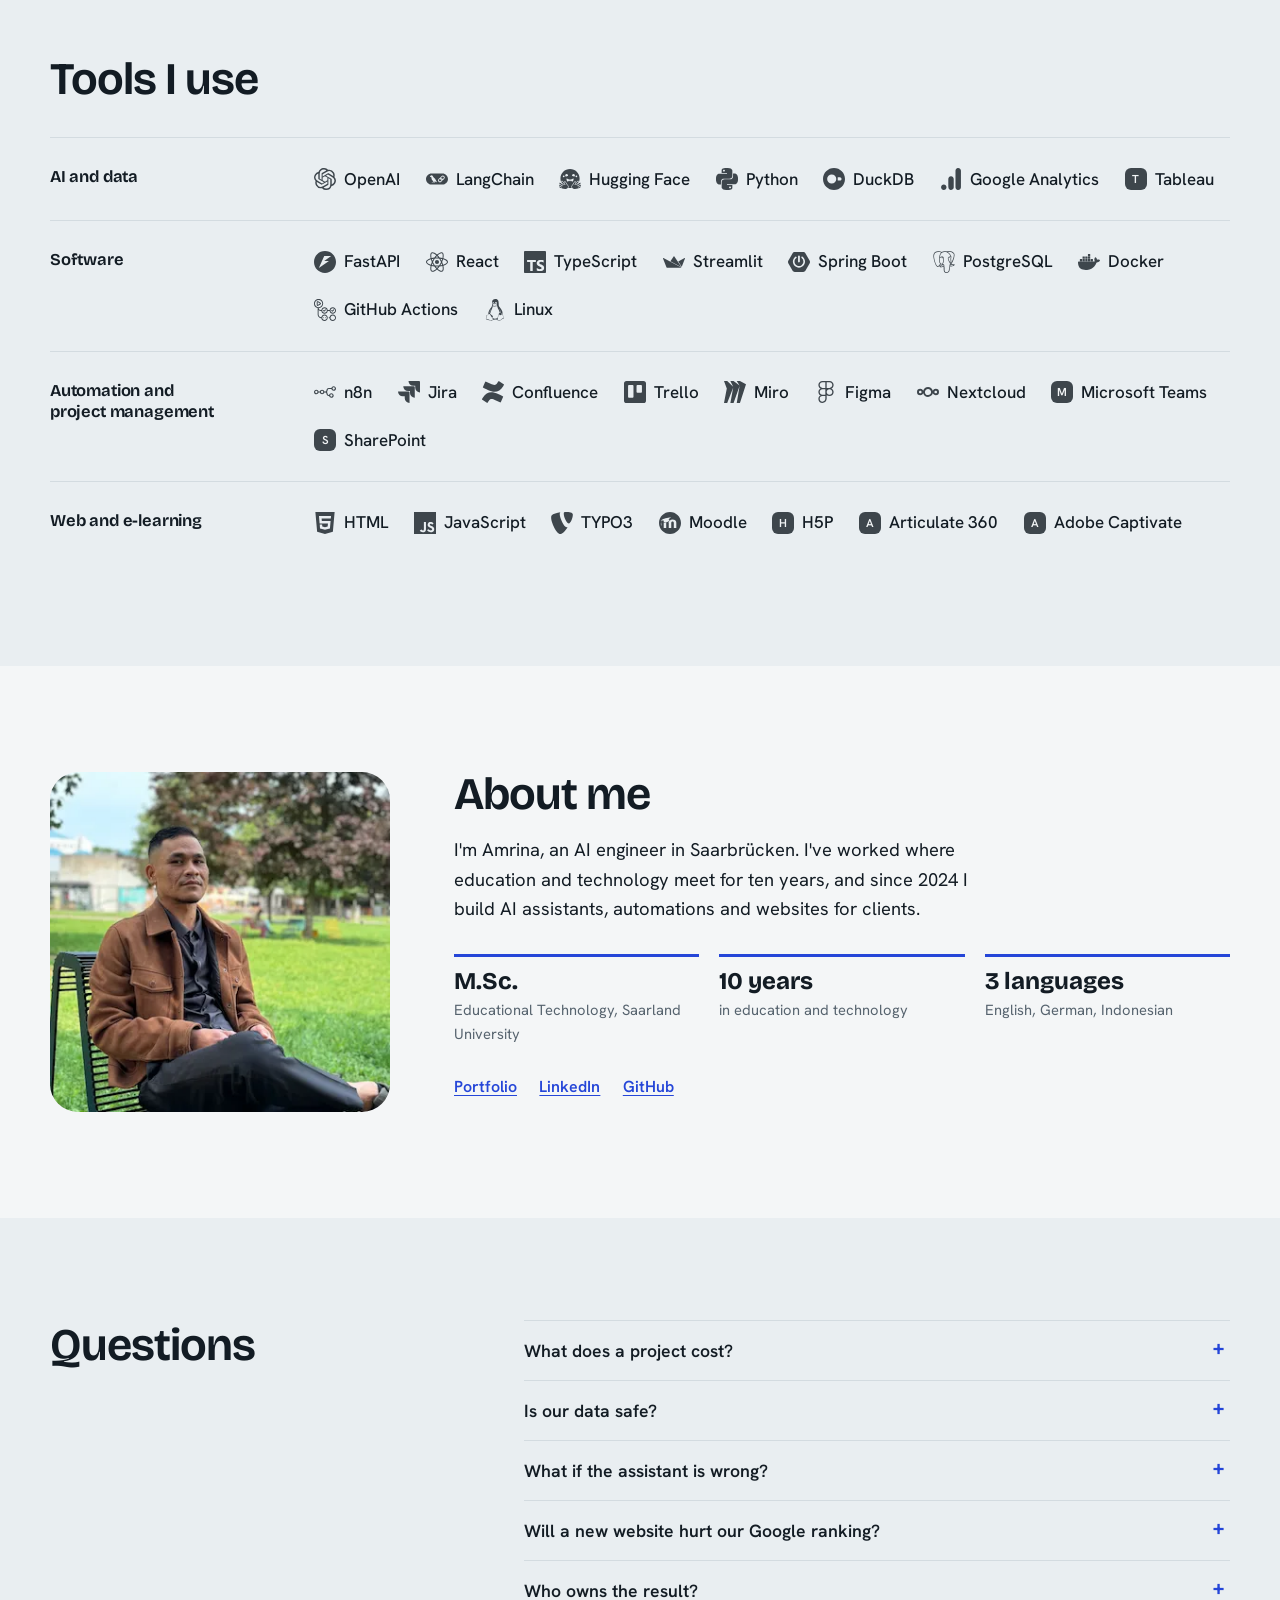
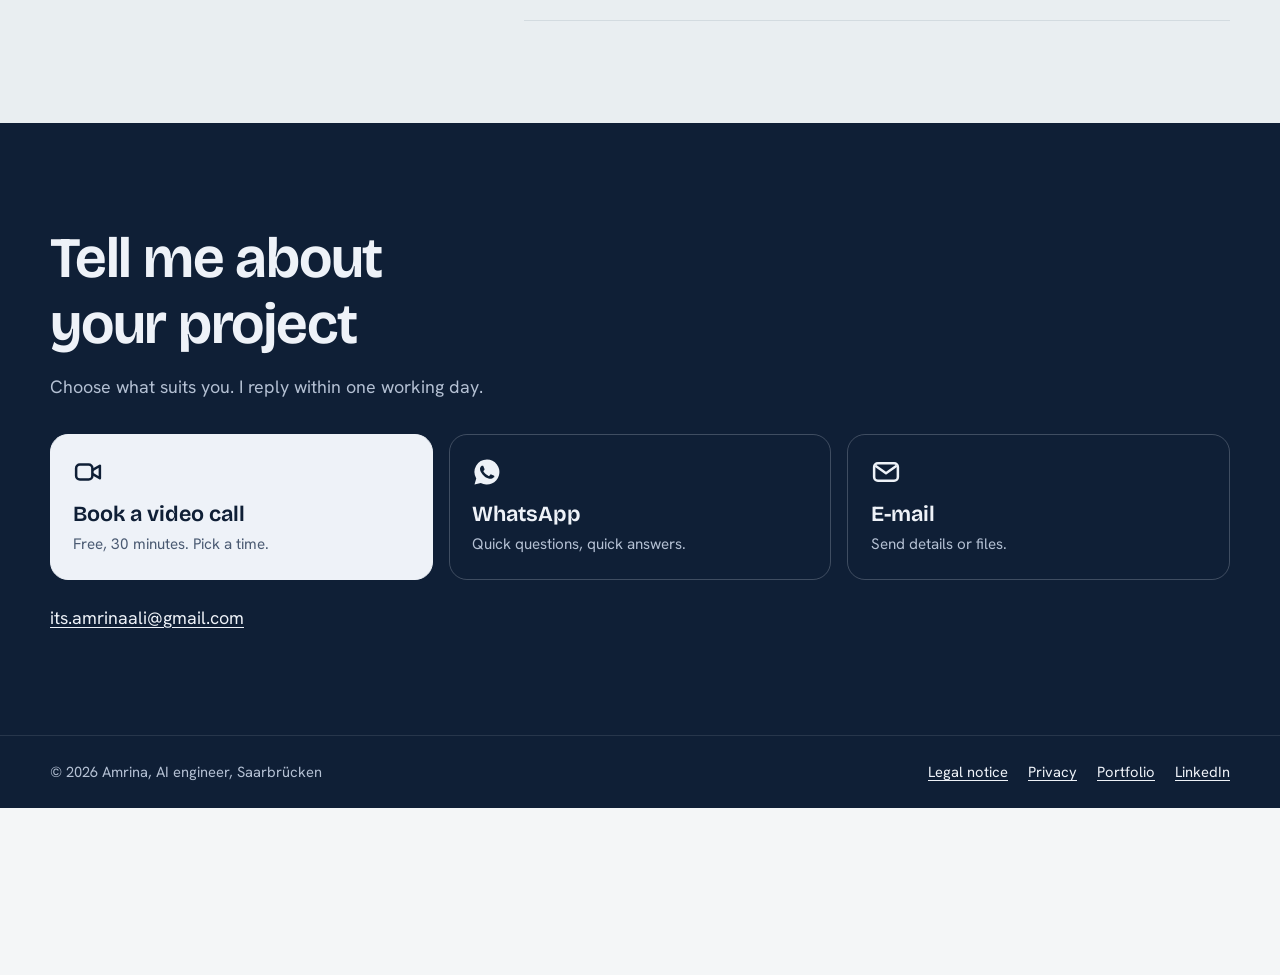
==== commit 1a3f4e9d: "EN/DE hero: headline matches the new Indonesian one" ====
--- a/index.html
+++ b/index.html
@@ -47,7 +47,7 @@
   <div class="wrap hero-in">
     <div class="hero-copy">
       <p class="hi"><img src="img/amrina.webp" alt="" width="40" height="40">Hi, I'm Amrina, AI engineer & educational technology specialist</p>
-      <h1>Less repetitive work.<br>More time for what matters.</h1>
+      <h1>Optimise your business and your work,<br>so routine tasks run themselves.</h1>
       <p class="help-with" id="help-with">I can help you with:</p>
       <nav class="offer-tiles" aria-labelledby="help-with"><a class="tile" href="#services" data-tab="chat"><svg class="tab-ic" width="22" height="22" viewBox="0 0 24 24" aria-hidden="true" fill="none" stroke="currentColor" stroke-width="1.9" stroke-linecap="round" stroke-linejoin="round"><path d="M5 5h14a2 2 0 0 1 2 2v8a2 2 0 0 1-2 2h-8l-5 4v-4H5a2 2 0 0 1-2-2V7a2 2 0 0 1 2-2z"/><path d="M8 10h8M8 13h5"/></svg><span>AI assistants</span></a><a class="tile" href="#services" data-tab="auto"><svg class="tab-ic" width="22" height="22" viewBox="0 0 24 24" aria-hidden="true" fill="none" stroke="currentColor" stroke-width="1.9" stroke-linecap="round" stroke-linejoin="round"><rect x="3" y="5" width="8" height="6" rx="1.5"/><rect x="13" y="13" width="8" height="6" rx="1.5"/><path d="M7 11v4a2 2 0 0 0 2 2h4M17 13V9a2 2 0 0 0-2-2h-4"/></svg><span>AI automation</span></a><a class="tile" href="#services" data-tab="web"><svg class="tab-ic" width="22" height="22" viewBox="0 0 24 24" aria-hidden="true" fill="none" stroke="currentColor" stroke-width="1.9" stroke-linecap="round" stroke-linejoin="round"><rect x="2.5" y="4" width="19" height="14" rx="2"/><path d="M2.5 8h19M8 21h8"/></svg><span>Websites</span></a><a class="tile" href="#services" data-tab="pm"><svg class="tab-ic" width="22" height="22" viewBox="0 0 24 24" aria-hidden="true" fill="none" stroke="currentColor" stroke-width="1.9" stroke-linecap="round" stroke-linejoin="round"><rect x="3" y="4" width="5" height="16" rx="1.5"/><rect x="9.5" y="4" width="5" height="10" rx="1.5"/><rect x="16" y="4" width="5" height="13" rx="1.5"/></svg><span>Project tools</span></a><a class="tile" href="#services" data-tab="dash"><svg class="tab-ic" width="22" height="22" viewBox="0 0 24 24" aria-hidden="true" fill="none" stroke="currentColor" stroke-width="1.9" stroke-linecap="round" stroke-linejoin="round"><path d="M4 20V10M10 20V4M16 20v-7M22 20H2"/></svg><span>Dashboards</span></a><a class="tile" href="#services" data-tab="learn"><svg class="tab-ic" width="22" height="22" viewBox="0 0 24 24" aria-hidden="true" fill="none" stroke="currentColor" stroke-width="1.9" stroke-linecap="round" stroke-linejoin="round"><path d="M2 9l10-5 10 5-10 5-10-5z"/><path d="M6 11v5c3 2.5 9 2.5 12 0v-5"/></svg><span>E-learning</span></a></nav>
       <p class="lede">For hotels, restaurants, schools and companies. Built on your own information, so you can trust every answer.</p>
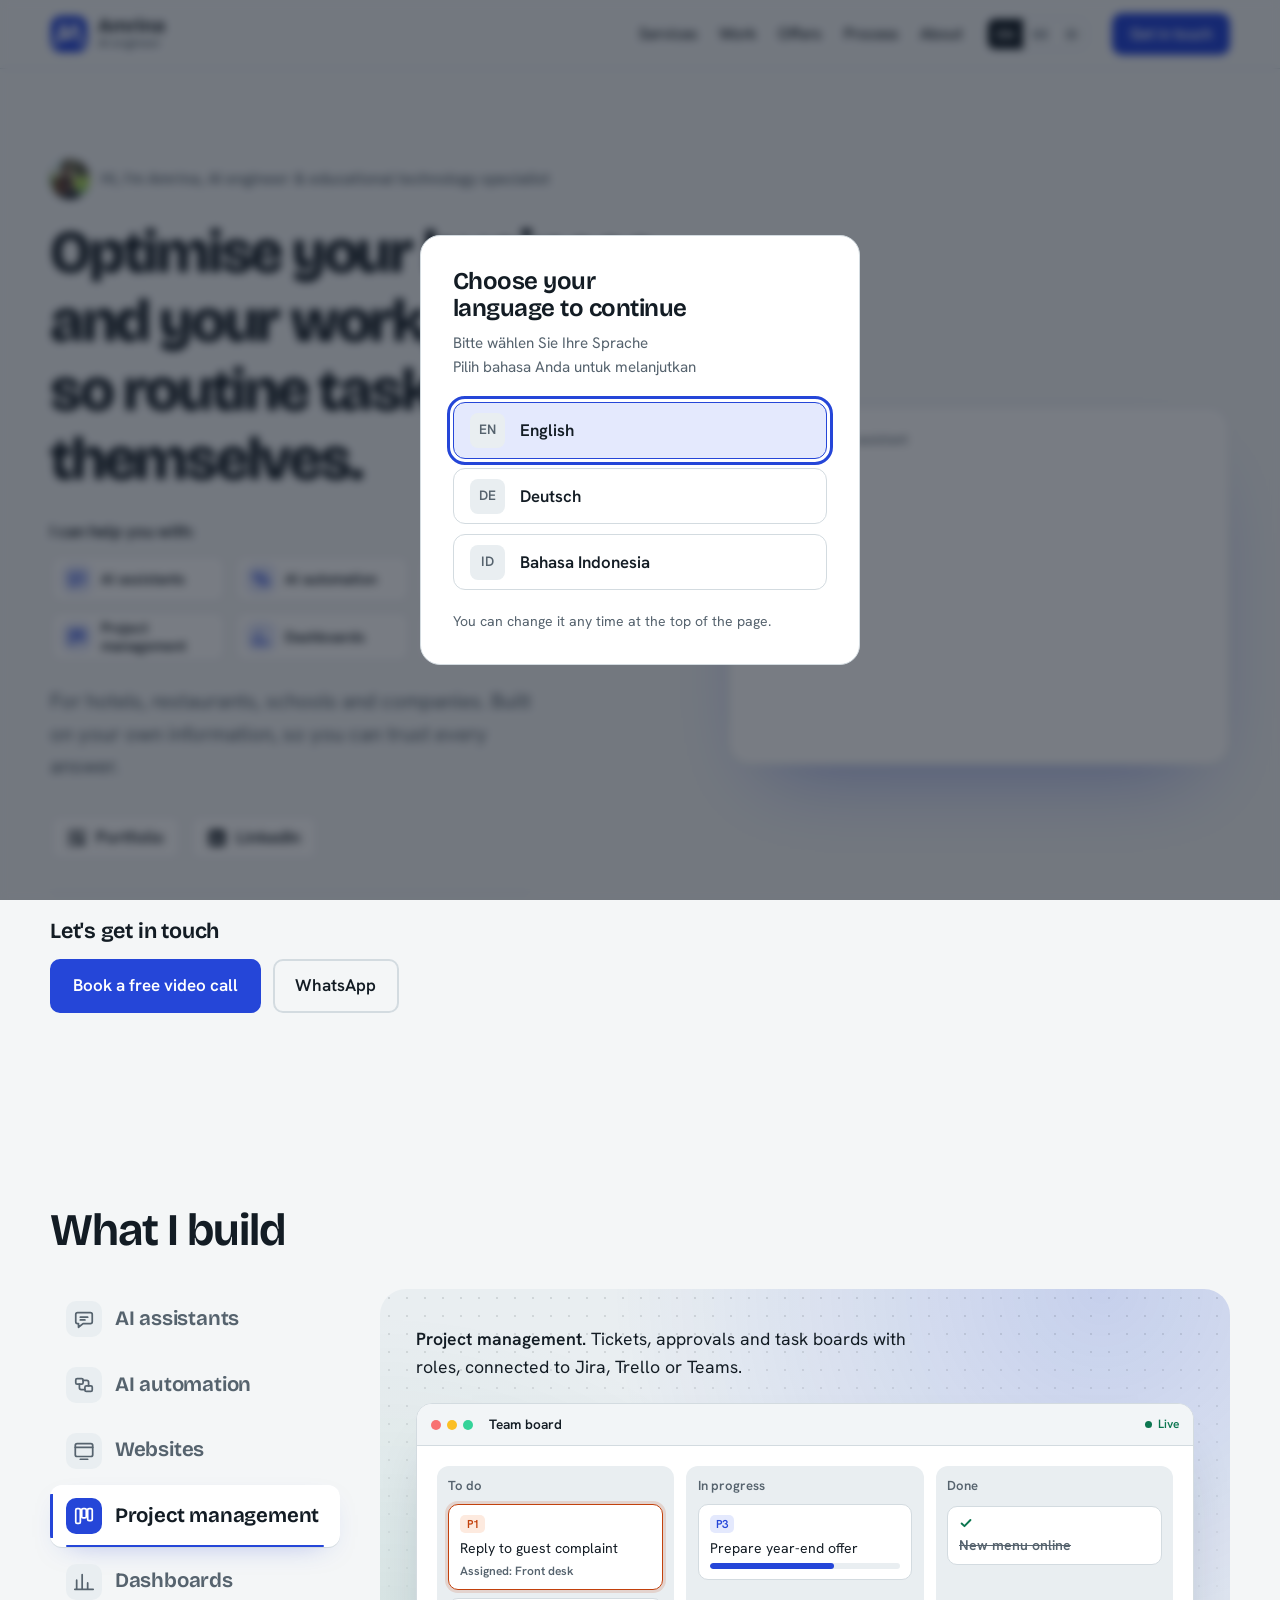
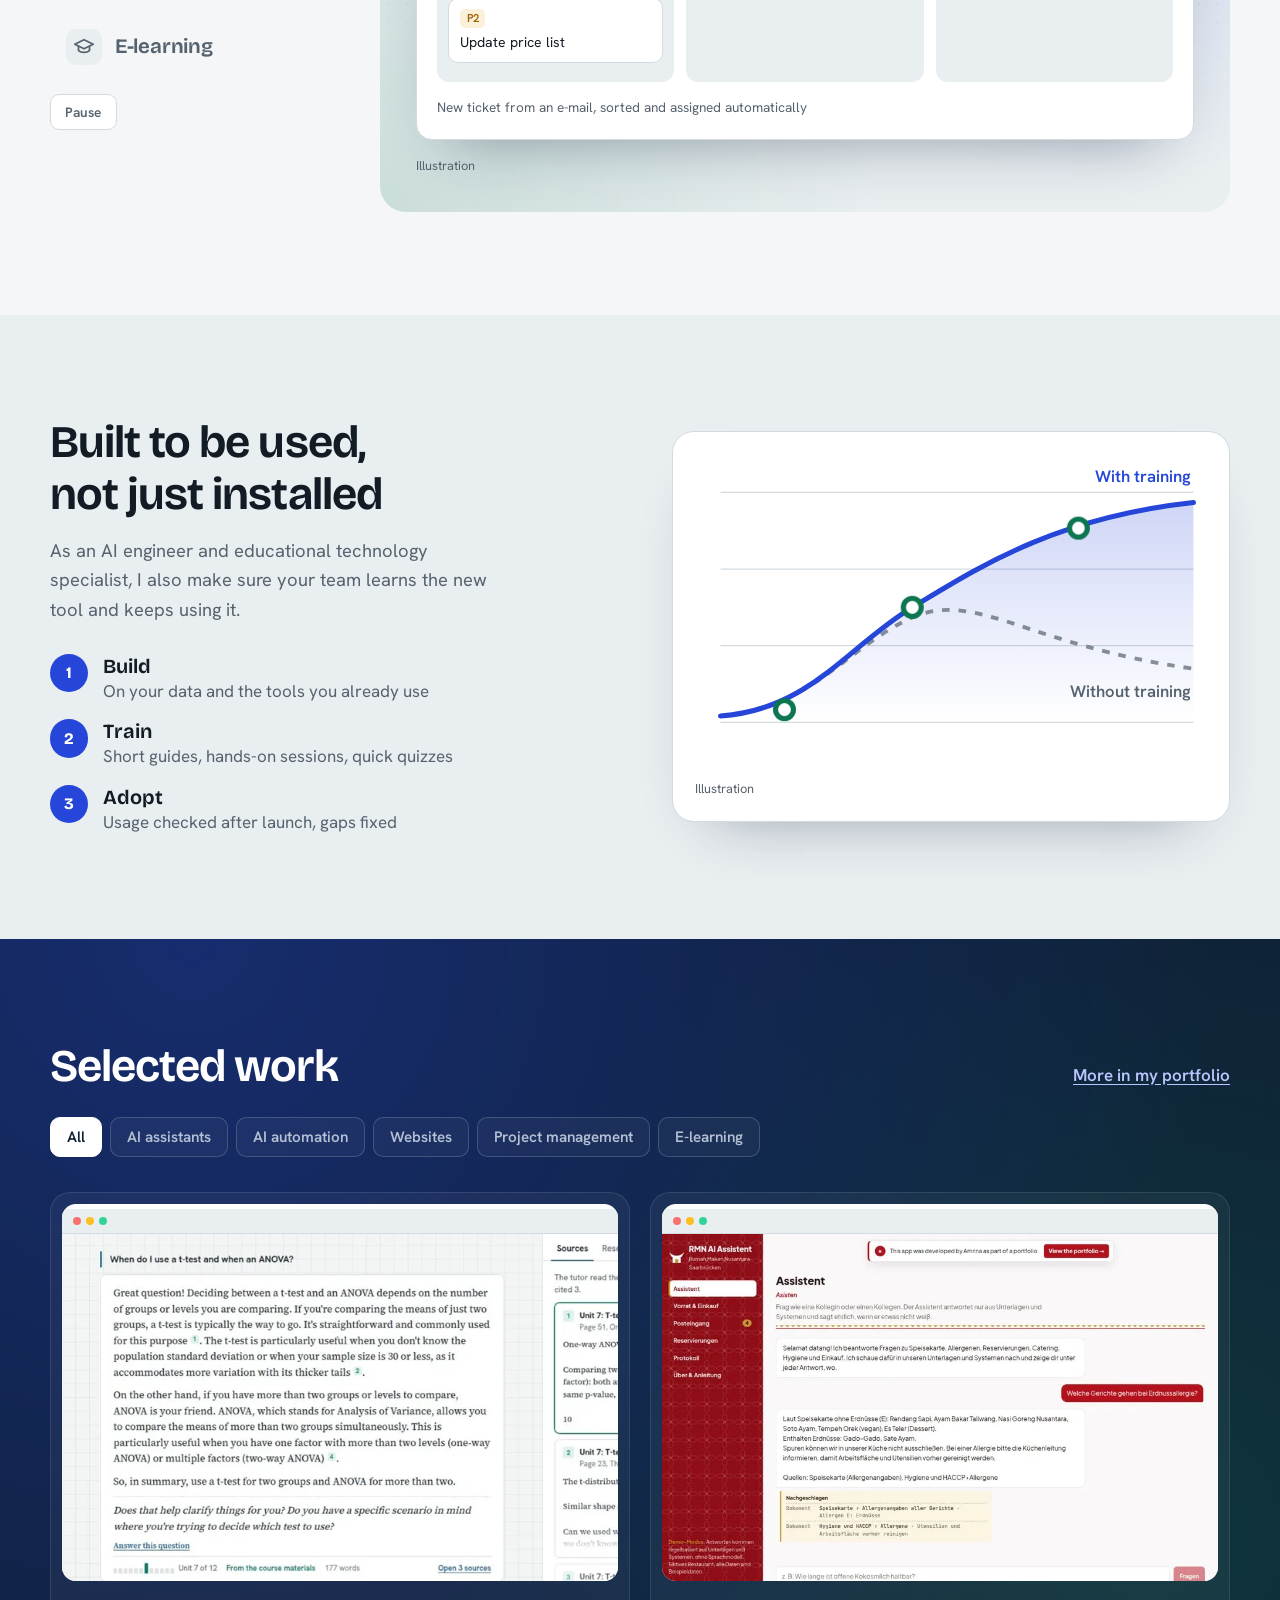
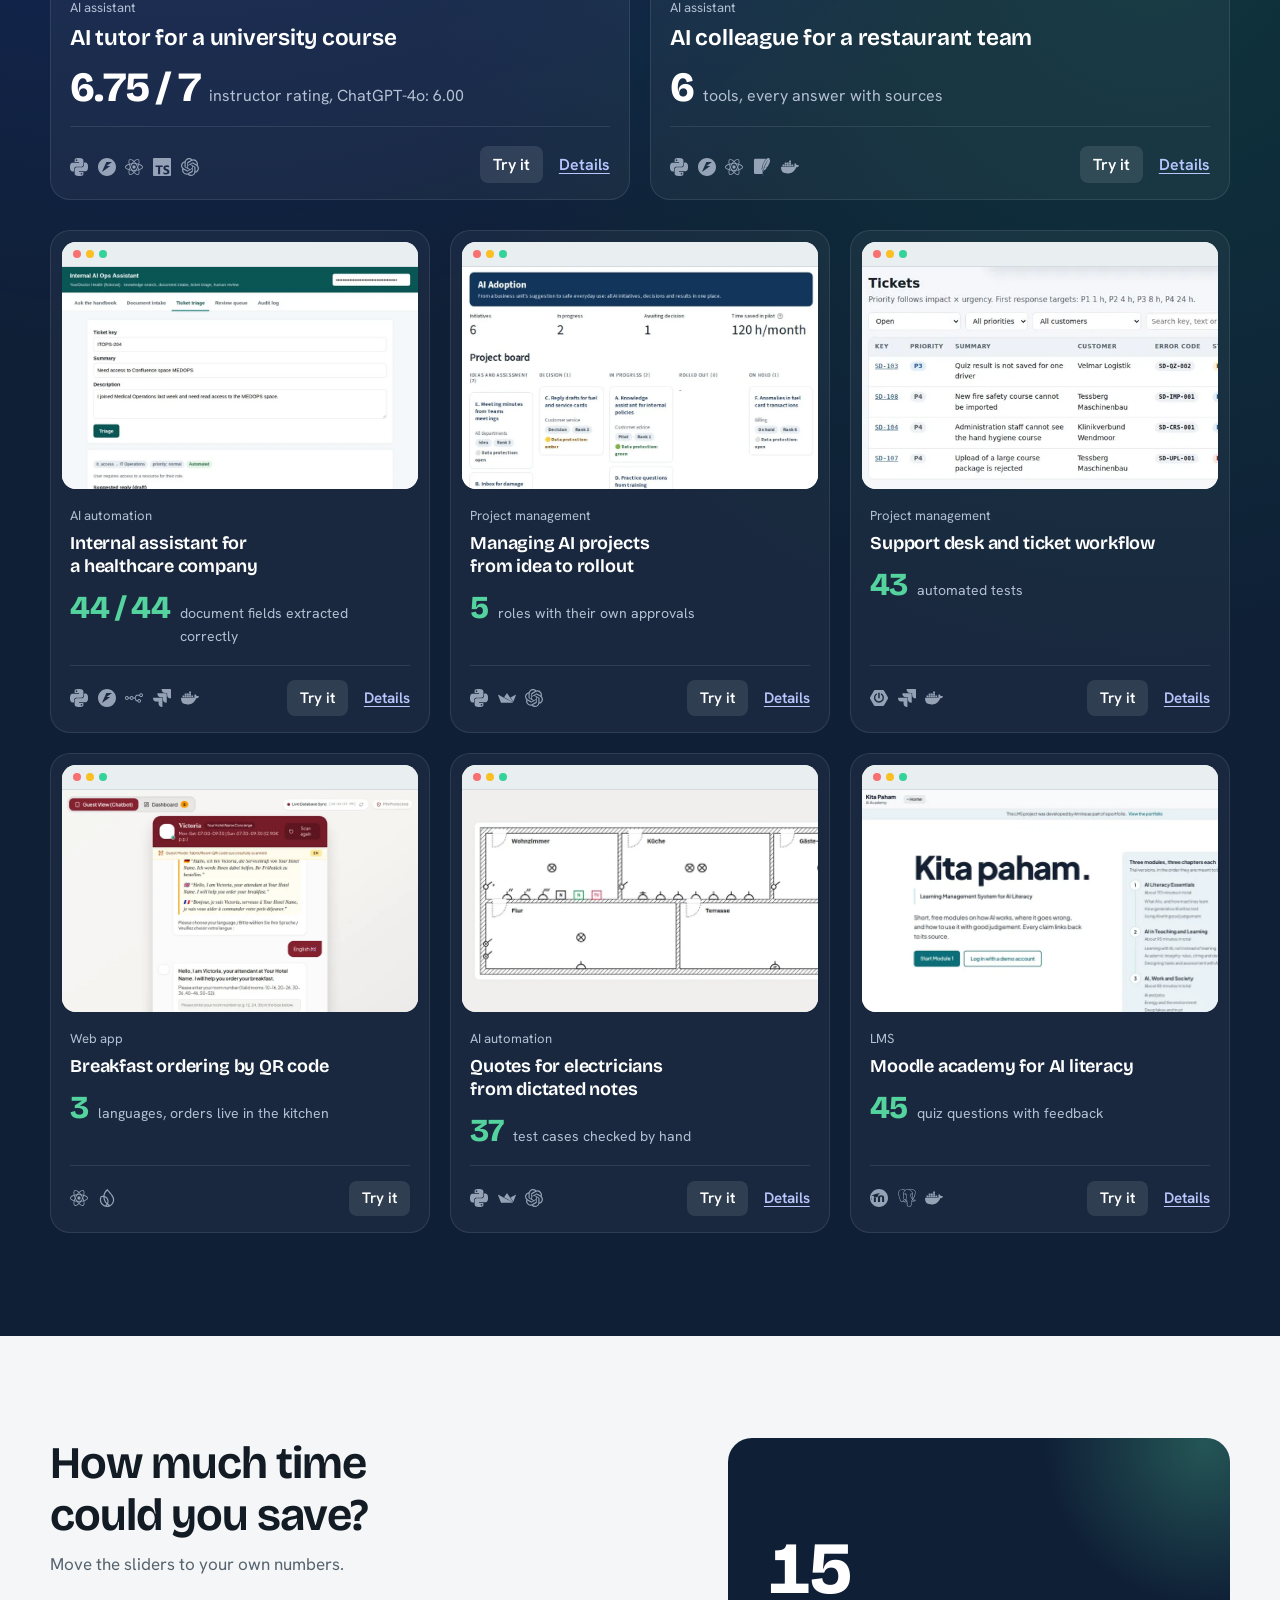
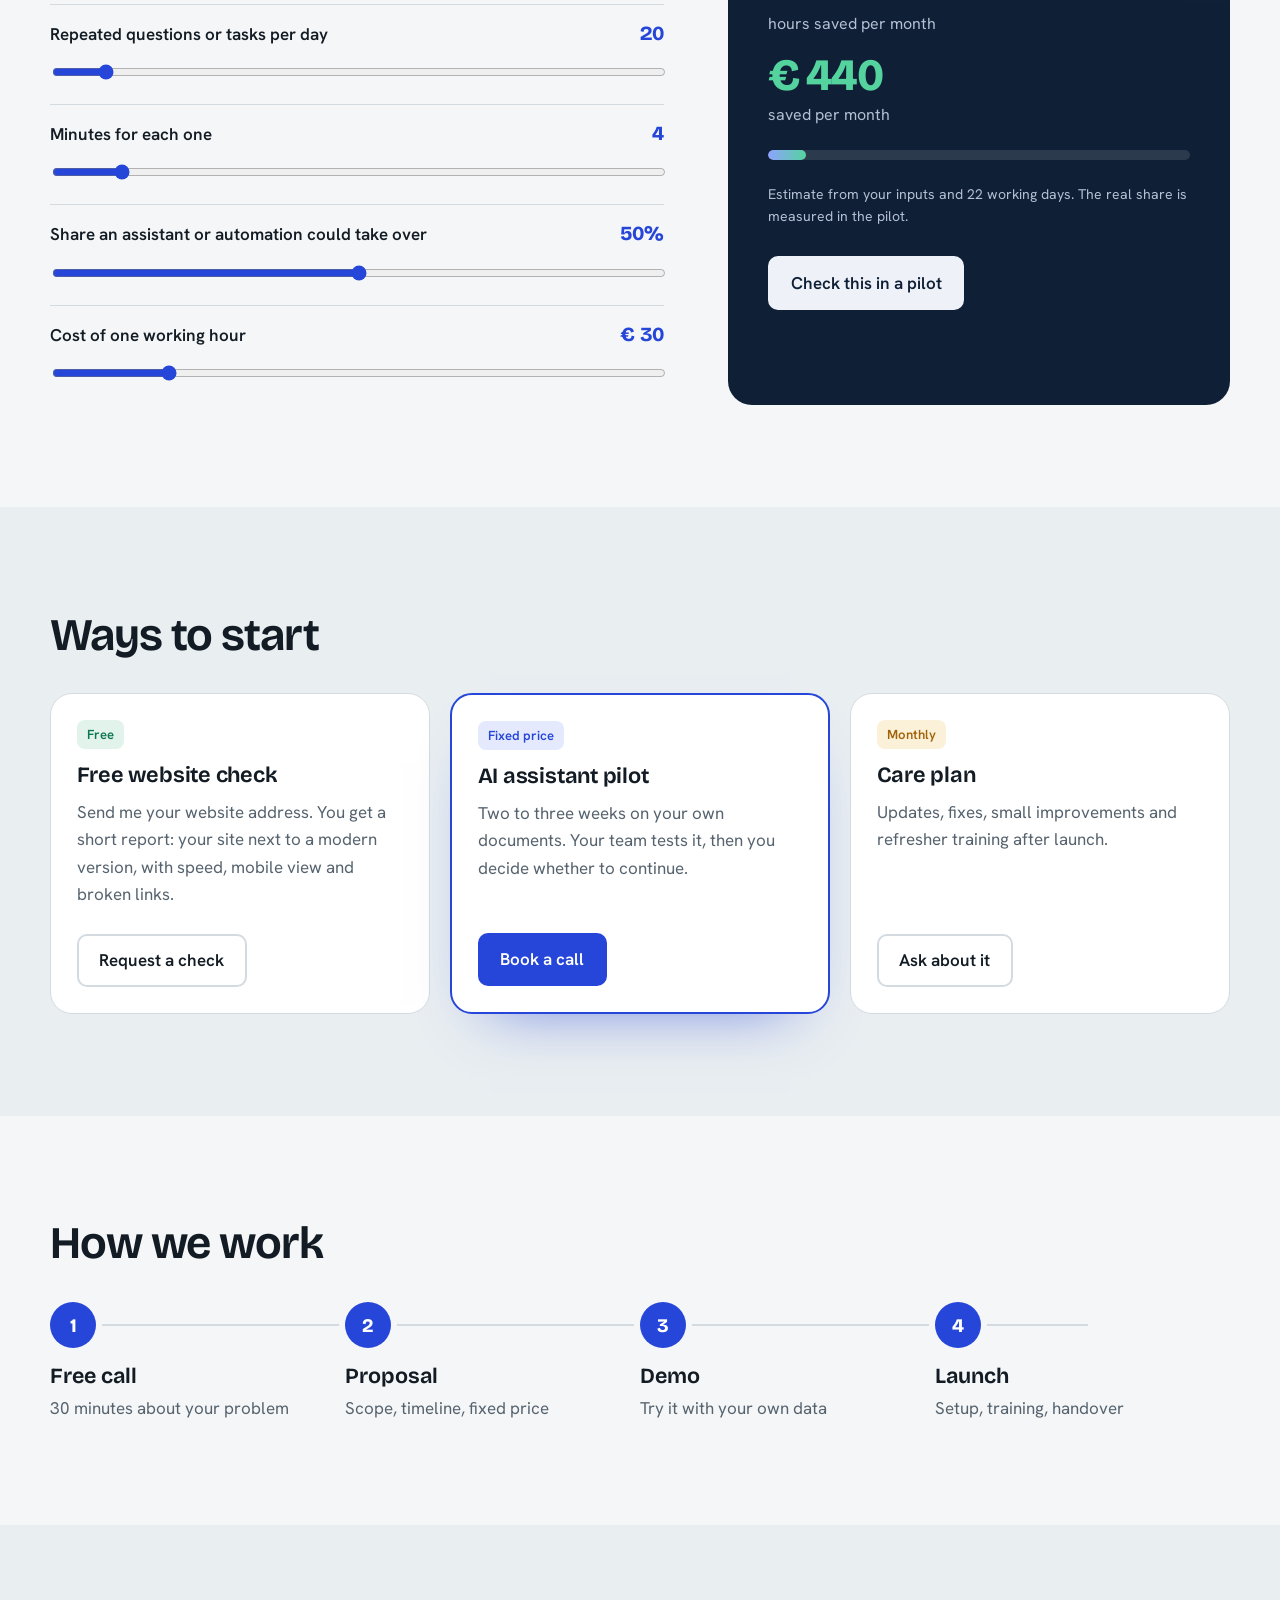
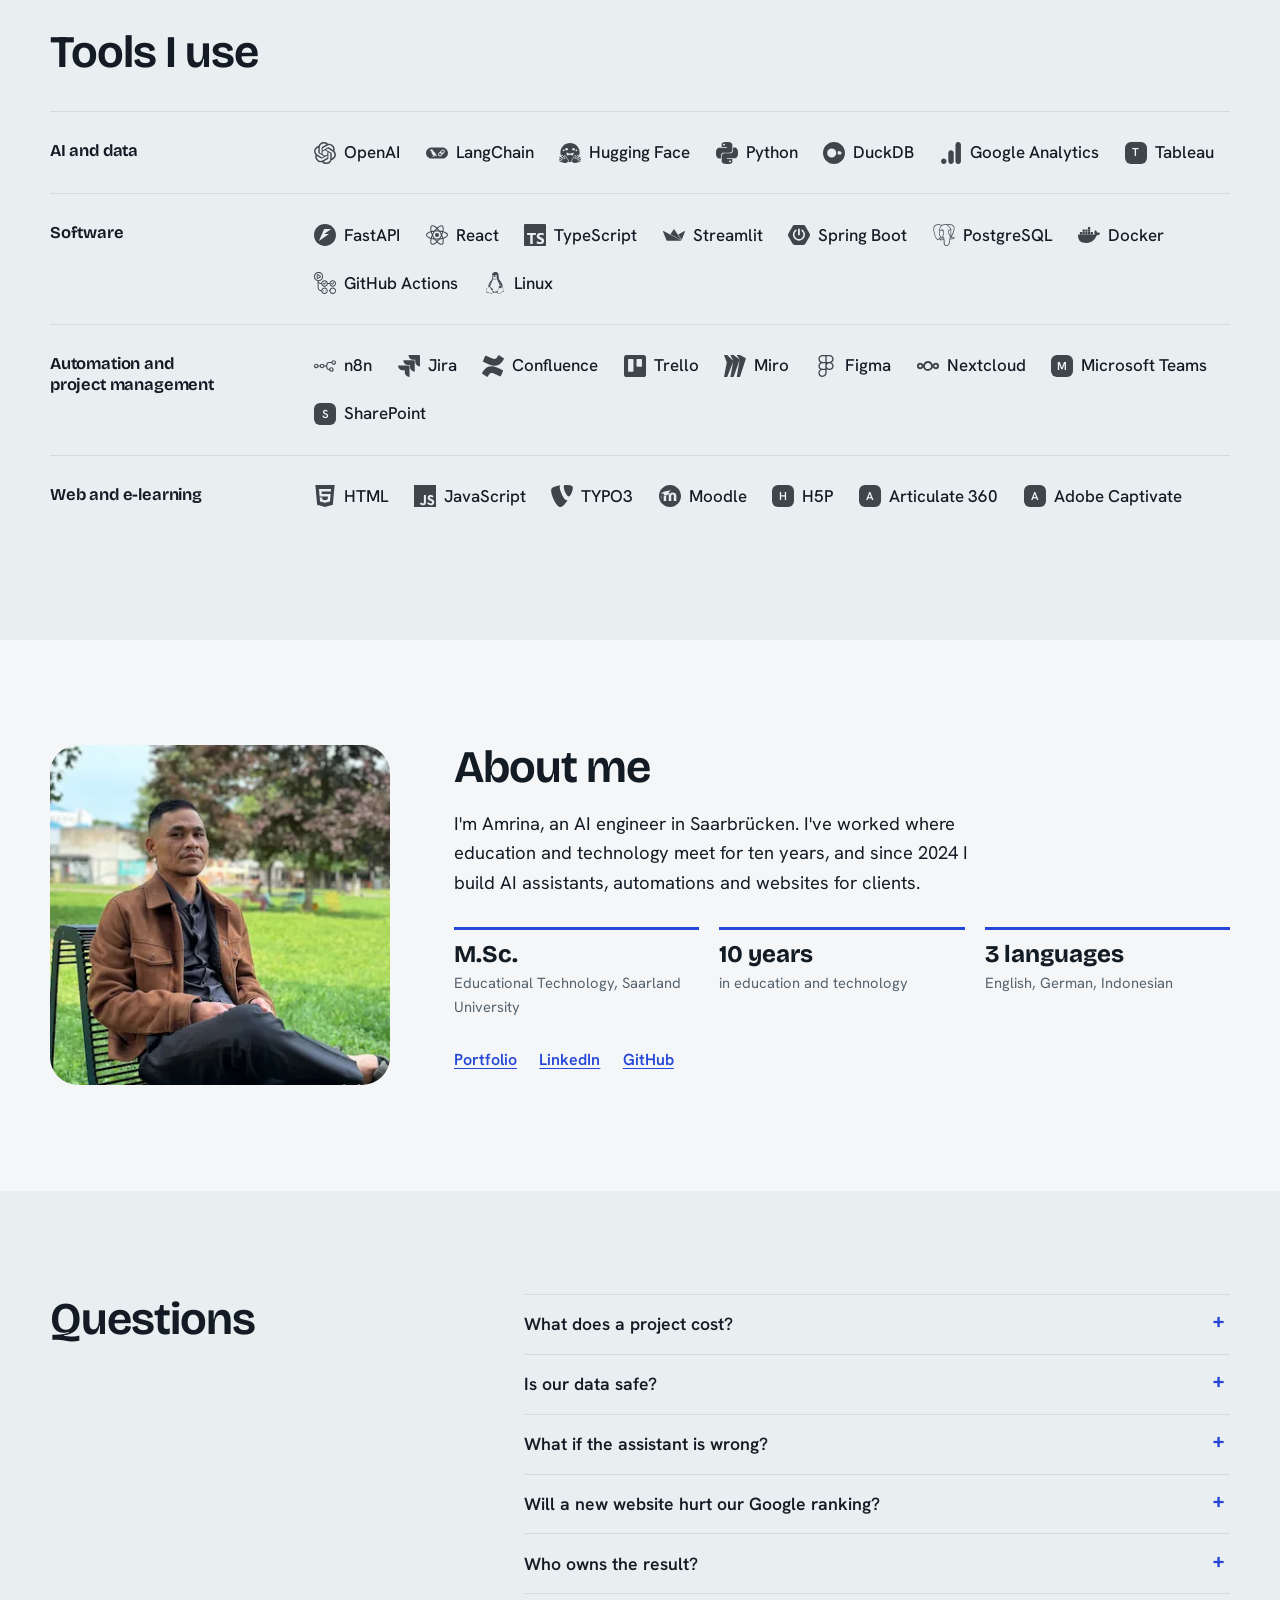
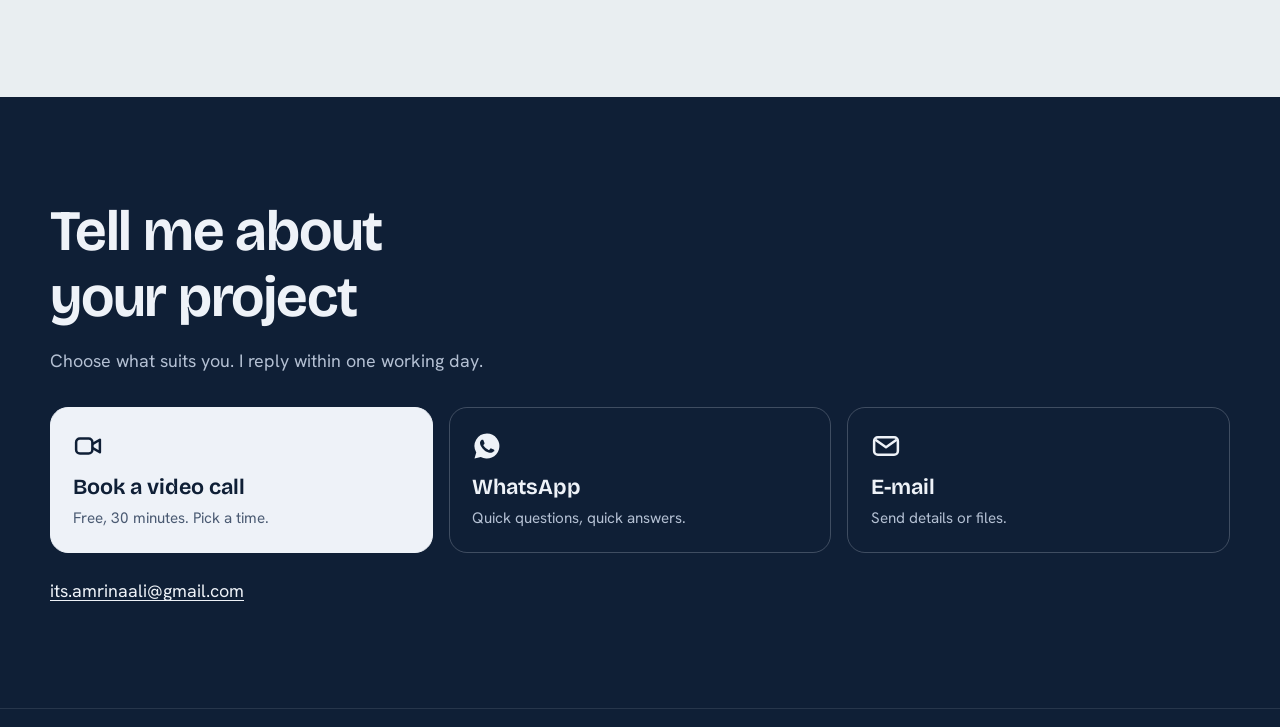
==== commit 831f60e7: "Rename project tools to project management (EN/DE/ID); stop service tiles clipping long words on mob" ====
--- a/index.html
+++ b/index.html
@@ -19,8 +19,8 @@
 <meta name="theme-color" content="#0f1519" media="(prefers-color-scheme: dark)">
 <link rel="icon" href="favicon.svg" type="image/svg+xml">
 <script type="application/ld+json">{"@context": "https://schema.org", "@type": "ProfessionalService", "name": "Amrina, AI engineer", "url": "https://sayamrina.github.io/amrinawork/", "image": "https://sayamrina.github.io/amrinawork/img/amrina.webp", "description": "Hi, I’m Amrina, an AI engineer and educational technology specialist with 10 years of experience. I help businesses, schools and organisations save time with AI assistants, automation and websites.", "email": "its.amrinaali@gmail.com", "telephone": "+4915129529331", "inLanguage": "en", "address": {"@type": "PostalAddress", "addressLocality": "Saarbrücken", "addressCountry": "DE"}, "areaServed": ["DE", "ID", "Worldwide"], "founder": {"@type": "Person", "name": "Amrina", "jobTitle": "AI engineer and educational technology specialist", "alumniOf": "Saarland University", "sameAs": ["https://sayamrina.github.io/", "https://www.linkedin.com/in/amrina-ali-487025119/", "https://github.com/sayamrina"]}, "knowsLanguage": ["en", "de", "id"]}</script>
-<link rel="stylesheet" href="fonts.css?v=660c5a22">
-<link rel="stylesheet" href="style.css?v=660c5a22">
+<link rel="stylesheet" href="fonts.css?v=7325ad32">
+<link rel="stylesheet" href="style.css?v=7325ad32">
 </head>
 <body data-lang="en">
 <div class="scroll-sentinel" aria-hidden="true"></div>
@@ -49,7 +49,7 @@
       <p class="hi"><img src="img/amrina.webp" alt="" width="40" height="40">Hi, I'm Amrina, AI engineer & educational technology specialist</p>
       <h1>Optimise your business and your work,<br>so routine tasks run themselves.</h1>
       <p class="help-with" id="help-with">I can help you with:</p>
-      <nav class="offer-tiles" aria-labelledby="help-with"><a class="tile" href="#services" data-tab="chat"><svg class="tab-ic" width="22" height="22" viewBox="0 0 24 24" aria-hidden="true" fill="none" stroke="currentColor" stroke-width="1.9" stroke-linecap="round" stroke-linejoin="round"><path d="M5 5h14a2 2 0 0 1 2 2v8a2 2 0 0 1-2 2h-8l-5 4v-4H5a2 2 0 0 1-2-2V7a2 2 0 0 1 2-2z"/><path d="M8 10h8M8 13h5"/></svg><span>AI assistants</span></a><a class="tile" href="#services" data-tab="auto"><svg class="tab-ic" width="22" height="22" viewBox="0 0 24 24" aria-hidden="true" fill="none" stroke="currentColor" stroke-width="1.9" stroke-linecap="round" stroke-linejoin="round"><rect x="3" y="5" width="8" height="6" rx="1.5"/><rect x="13" y="13" width="8" height="6" rx="1.5"/><path d="M7 11v4a2 2 0 0 0 2 2h4M17 13V9a2 2 0 0 0-2-2h-4"/></svg><span>AI automation</span></a><a class="tile" href="#services" data-tab="web"><svg class="tab-ic" width="22" height="22" viewBox="0 0 24 24" aria-hidden="true" fill="none" stroke="currentColor" stroke-width="1.9" stroke-linecap="round" stroke-linejoin="round"><rect x="2.5" y="4" width="19" height="14" rx="2"/><path d="M2.5 8h19M8 21h8"/></svg><span>Websites</span></a><a class="tile" href="#services" data-tab="pm"><svg class="tab-ic" width="22" height="22" viewBox="0 0 24 24" aria-hidden="true" fill="none" stroke="currentColor" stroke-width="1.9" stroke-linecap="round" stroke-linejoin="round"><rect x="3" y="4" width="5" height="16" rx="1.5"/><rect x="9.5" y="4" width="5" height="10" rx="1.5"/><rect x="16" y="4" width="5" height="13" rx="1.5"/></svg><span>Project tools</span></a><a class="tile" href="#services" data-tab="dash"><svg class="tab-ic" width="22" height="22" viewBox="0 0 24 24" aria-hidden="true" fill="none" stroke="currentColor" stroke-width="1.9" stroke-linecap="round" stroke-linejoin="round"><path d="M4 20V10M10 20V4M16 20v-7M22 20H2"/></svg><span>Dashboards</span></a><a class="tile" href="#services" data-tab="learn"><svg class="tab-ic" width="22" height="22" viewBox="0 0 24 24" aria-hidden="true" fill="none" stroke="currentColor" stroke-width="1.9" stroke-linecap="round" stroke-linejoin="round"><path d="M2 9l10-5 10 5-10 5-10-5z"/><path d="M6 11v5c3 2.5 9 2.5 12 0v-5"/></svg><span>E-learning</span></a></nav>
+      <nav class="offer-tiles" aria-labelledby="help-with"><a class="tile" href="#services" data-tab="chat"><svg class="tab-ic" width="22" height="22" viewBox="0 0 24 24" aria-hidden="true" fill="none" stroke="currentColor" stroke-width="1.9" stroke-linecap="round" stroke-linejoin="round"><path d="M5 5h14a2 2 0 0 1 2 2v8a2 2 0 0 1-2 2h-8l-5 4v-4H5a2 2 0 0 1-2-2V7a2 2 0 0 1 2-2z"/><path d="M8 10h8M8 13h5"/></svg><span>AI assistants</span></a><a class="tile" href="#services" data-tab="auto"><svg class="tab-ic" width="22" height="22" viewBox="0 0 24 24" aria-hidden="true" fill="none" stroke="currentColor" stroke-width="1.9" stroke-linecap="round" stroke-linejoin="round"><rect x="3" y="5" width="8" height="6" rx="1.5"/><rect x="13" y="13" width="8" height="6" rx="1.5"/><path d="M7 11v4a2 2 0 0 0 2 2h4M17 13V9a2 2 0 0 0-2-2h-4"/></svg><span>AI automation</span></a><a class="tile" href="#services" data-tab="web"><svg class="tab-ic" width="22" height="22" viewBox="0 0 24 24" aria-hidden="true" fill="none" stroke="currentColor" stroke-width="1.9" stroke-linecap="round" stroke-linejoin="round"><rect x="2.5" y="4" width="19" height="14" rx="2"/><path d="M2.5 8h19M8 21h8"/></svg><span>Websites</span></a><a class="tile" href="#services" data-tab="pm"><svg class="tab-ic" width="22" height="22" viewBox="0 0 24 24" aria-hidden="true" fill="none" stroke="currentColor" stroke-width="1.9" stroke-linecap="round" stroke-linejoin="round"><rect x="3" y="4" width="5" height="16" rx="1.5"/><rect x="9.5" y="4" width="5" height="10" rx="1.5"/><rect x="16" y="4" width="5" height="13" rx="1.5"/></svg><span>Project management</span></a><a class="tile" href="#services" data-tab="dash"><svg class="tab-ic" width="22" height="22" viewBox="0 0 24 24" aria-hidden="true" fill="none" stroke="currentColor" stroke-width="1.9" stroke-linecap="round" stroke-linejoin="round"><path d="M4 20V10M10 20V4M16 20v-7M22 20H2"/></svg><span>Dashboards</span></a><a class="tile" href="#services" data-tab="learn"><svg class="tab-ic" width="22" height="22" viewBox="0 0 24 24" aria-hidden="true" fill="none" stroke="currentColor" stroke-width="1.9" stroke-linecap="round" stroke-linejoin="round"><path d="M2 9l10-5 10 5-10 5-10-5z"/><path d="M6 11v5c3 2.5 9 2.5 12 0v-5"/></svg><span>E-learning</span></a></nav>
       <p class="lede">For hotels, restaurants, schools and companies. Built on your own information, so you can trust every answer.</p>
       <div class="hero-links" role="group" aria-label="See my work">
         <a class="pill-link" href="https://sayamrina.github.io/" target="_blank" rel="noopener"><svg width="20" height="20" viewBox="0 0 24 24" aria-hidden="true"><rect x="3" y="3" width="7.5" height="7.5" rx="2" fill="none" stroke="currentColor" stroke-width="2"/><rect x="13.5" y="3" width="7.5" height="7.5" rx="2" fill="none" stroke="currentColor" stroke-width="2"/><rect x="3" y="13.5" width="7.5" height="7.5" rx="2" fill="none" stroke="currentColor" stroke-width="2"/><rect x="13.5" y="13.5" width="7.5" height="7.5" rx="2" fill="currentColor"/></svg>Portfolio</a>
@@ -77,7 +77,7 @@
 <button type="button" role="tab" id="tab-chat" data-panel="panel-chat" aria-selected="true"><svg class="tab-ic" width="22" height="22" viewBox="0 0 24 24" aria-hidden="true" fill="none" stroke="currentColor" stroke-width="1.9" stroke-linecap="round" stroke-linejoin="round"><path d="M5 5h14a2 2 0 0 1 2 2v8a2 2 0 0 1-2 2h-8l-5 4v-4H5a2 2 0 0 1-2-2V7a2 2 0 0 1 2-2z"/><path d="M8 10h8M8 13h5"/></svg><span>AI assistants</span><i class="prog" aria-hidden="true"></i></button>
 <button type="button" role="tab" id="tab-auto" data-panel="panel-auto" aria-selected="false" tabindex="-1"><svg class="tab-ic" width="22" height="22" viewBox="0 0 24 24" aria-hidden="true" fill="none" stroke="currentColor" stroke-width="1.9" stroke-linecap="round" stroke-linejoin="round"><rect x="3" y="5" width="8" height="6" rx="1.5"/><rect x="13" y="13" width="8" height="6" rx="1.5"/><path d="M7 11v4a2 2 0 0 0 2 2h4M17 13V9a2 2 0 0 0-2-2h-4"/></svg><span>AI automation</span><i class="prog" aria-hidden="true"></i></button>
 <button type="button" role="tab" id="tab-web" data-panel="panel-web" aria-selected="false" tabindex="-1"><svg class="tab-ic" width="22" height="22" viewBox="0 0 24 24" aria-hidden="true" fill="none" stroke="currentColor" stroke-width="1.9" stroke-linecap="round" stroke-linejoin="round"><rect x="2.5" y="4" width="19" height="14" rx="2"/><path d="M2.5 8h19M8 21h8"/></svg><span>Websites</span><i class="prog" aria-hidden="true"></i></button>
-<button type="button" role="tab" id="tab-pm" data-panel="panel-pm" aria-selected="false" tabindex="-1"><svg class="tab-ic" width="22" height="22" viewBox="0 0 24 24" aria-hidden="true" fill="none" stroke="currentColor" stroke-width="1.9" stroke-linecap="round" stroke-linejoin="round"><rect x="3" y="4" width="5" height="16" rx="1.5"/><rect x="9.5" y="4" width="5" height="10" rx="1.5"/><rect x="16" y="4" width="5" height="13" rx="1.5"/></svg><span>Project tools</span><i class="prog" aria-hidden="true"></i></button>
+<button type="button" role="tab" id="tab-pm" data-panel="panel-pm" aria-selected="false" tabindex="-1"><svg class="tab-ic" width="22" height="22" viewBox="0 0 24 24" aria-hidden="true" fill="none" stroke="currentColor" stroke-width="1.9" stroke-linecap="round" stroke-linejoin="round"><rect x="3" y="4" width="5" height="16" rx="1.5"/><rect x="9.5" y="4" width="5" height="10" rx="1.5"/><rect x="16" y="4" width="5" height="13" rx="1.5"/></svg><span>Project management</span><i class="prog" aria-hidden="true"></i></button>
 <button type="button" role="tab" id="tab-dash" data-panel="panel-dash" aria-selected="false" tabindex="-1"><svg class="tab-ic" width="22" height="22" viewBox="0 0 24 24" aria-hidden="true" fill="none" stroke="currentColor" stroke-width="1.9" stroke-linecap="round" stroke-linejoin="round"><path d="M4 20V10M10 20V4M16 20v-7M22 20H2"/></svg><span>Dashboards</span><i class="prog" aria-hidden="true"></i></button>
 <button type="button" role="tab" id="tab-learn" data-panel="panel-learn" aria-selected="false" tabindex="-1"><svg class="tab-ic" width="22" height="22" viewBox="0 0 24 24" aria-hidden="true" fill="none" stroke="currentColor" stroke-width="1.9" stroke-linecap="round" stroke-linejoin="round"><path d="M2 9l10-5 10 5-10 5-10-5z"/><path d="M6 11v5c3 2.5 9 2.5 12 0v-5"/></svg><span>E-learning</span><i class="prog" aria-hidden="true"></i></button>
         </div>
@@ -123,7 +123,7 @@
   <p class="panel-cap">Illustration</p>
 </div>
 <div class="panel" role="tabpanel" id="panel-pm" aria-labelledby="tab-pm" hidden>
-  <p class="panel-line"><b>Project tools.</b> Tickets, approvals and task boards with roles, connected to Jira, Trello or Teams.</p>
+  <p class="panel-line"><b>Project management.</b> Tickets, approvals and task boards with roles, connected to Jira, Trello or Teams.</p>
   <div class="win">
   <div class="win-bar"><i></i><i></i><i></i><span class="win-title">Team board</span><span class="live">Live</span></div>
   <div class="win-body"><div class="vz-pm">
@@ -188,7 +188,7 @@
 <section id="work" class="block block-dark">
   <div class="wrap">
     <div class="head-row"><h2>Selected work</h2><a href="https://sayamrina.github.io/" target="_blank" rel="noopener">More in my portfolio</a></div>
-    <div class="filters" role="group" aria-label="Selected work"><button type="button" aria-pressed="true" data-cat="all">All</button><button type="button" aria-pressed="false" data-cat="chat">AI assistants</button><button type="button" aria-pressed="false" data-cat="auto">AI automation</button><button type="button" aria-pressed="false" data-cat="web">Websites</button><button type="button" aria-pressed="false" data-cat="pm">Project tools</button><button type="button" aria-pressed="false" data-cat="learn">E-learning</button></div>
+    <div class="filters" role="group" aria-label="Selected work"><button type="button" aria-pressed="true" data-cat="all">All</button><button type="button" aria-pressed="false" data-cat="chat">AI assistants</button><button type="button" aria-pressed="false" data-cat="auto">AI automation</button><button type="button" aria-pressed="false" data-cat="web">Websites</button><button type="button" aria-pressed="false" data-cat="pm">Project management</button><button type="button" aria-pressed="false" data-cat="learn">E-learning</button></div>
     <div class="cases">
 <article class="case big" data-cats="chat learn">
   <a class="shot" href="https://sayamrina.github.io/erm-tutorai-2/open.html" target="_blank" rel="noopener" tabindex="-1" aria-hidden="true">
@@ -236,7 +236,7 @@
     <span class="shot-cta">Try it</span>
   </a>
   <div class="case-body">
-    <p class="kind">Project tool</p>
+    <p class="kind">Project management</p>
     <h3>Managing AI projects from idea to rollout</h3>
     <p class="metric"><b>5</b><span>roles with their own approvals</span></p>
     <div class="case-foot"><span class="stack"><span title="Python"><svg aria-hidden="true" fill="currentColor" width="18" height="18" viewBox="0 0 24 24" xmlns="http://www.w3.org/2000/svg"><path d="M14.25.18l.9.2.73.26.59.3.45.32.34.34.25.34.16.33.1.3.04.26.02.2-.01.13V8.5l-.05.63-.13.55-.21.46-.26.38-.3.31-.33.25-.35.19-.35.14-.33.1-.3.07-.26.04-.21.02H8.77l-.69.05-.59.14-.5.22-.41.27-.33.32-.27.35-.2.36-.15.37-.1.35-.07.32-.04.27-.02.21v3.06H3.17l-.21-.03-.28-.07-.32-.12-.35-.18-.36-.26-.36-.36-.35-.46-.32-.59-.28-.73-.21-.88-.14-1.05-.05-1.23.06-1.22.16-1.04.24-.87.32-.71.36-.57.4-.44.42-.33.42-.24.4-.16.36-.1.32-.05.24-.01h.16l.06.01h8.16v-.83H6.18l-.01-2.75-.02-.37.05-.34.11-.31.17-.28.25-.26.31-.23.38-.2.44-.18.51-.15.58-.12.64-.1.71-.06.77-.04.84-.02 1.27.05zm-6.3 1.98l-.23.33-.08.41.08.41.23.34.33.22.41.09.41-.09.33-.22.23-.34.08-.41-.08-.41-.23-.33-.33-.22-.41-.09-.41.09zm13.09 3.95l.28.06.32.12.35.18.36.27.36.35.35.47.32.59.28.73.21.88.14 1.04.05 1.23-.06 1.23-.16 1.04-.24.86-.32.71-.36.57-.4.45-.42.33-.42.24-.4.16-.36.09-.32.05-.24.02-.16-.01h-8.22v.82h5.84l.01 2.76.02.36-.05.34-.11.31-.17.29-.25.25-.31.24-.38.2-.44.17-.51.15-.58.13-.64.09-.71.07-.77.04-.84.01-1.27-.04-1.07-.14-.9-.2-.73-.25-.59-.3-.45-.33-.34-.34-.25-.34-.16-.33-.1-.3-.04-.25-.02-.2.01-.13v-5.34l.05-.64.13-.54.21-.46.26-.38.3-.32.33-.24.35-.2.35-.14.33-.1.3-.06.26-.04.21-.02.13-.01h5.84l.69-.05.59-.14.5-.21.41-.28.33-.32.27-.35.2-.36.15-.36.1-.35.07-.32.04-.28.02-.21V6.07h2.09l.14.01zm-6.47 14.25l-.23.33-.08.41.08.41.23.33.33.23.41.08.41-.08.33-.23.23-.33.08-.41-.08-.41-.23-.33-.33-.23-.41-.08-.41.08z"/></svg><span class="sr">Python</span></span><span title="Streamlit"><svg aria-hidden="true" fill="currentColor" width="18" height="18" viewBox="0 0 24 24" xmlns="http://www.w3.org/2000/svg"><path d="M16.673 11.32l6.862-3.618c.233-.136.554.12.442.387L20.463 17.1zm-8.556-.229l3.473-5.187c.203-.328.578-.316.793-.028l7.886 11.75zm-3.375 7.25c-.28 0-.835-.284-.993-.716l-3.72-9.46c-.118-.331.139-.614.48-.464l19.474 10.306c-.149.147-.453.337-.72.334z"/></svg><span class="sr">Streamlit</span></span><span title="OpenAI"><svg aria-hidden="true" fill="currentColor" width="18" height="18" viewBox="0 0 24 24" xmlns="http://www.w3.org/2000/svg"><path d="M22.2819 9.8211a5.9847 5.9847 0 0 0-.5157-4.9108 6.0462 6.0462 0 0 0-6.5098-2.9A6.0651 6.0651 0 0 0 4.9807 4.1818a5.9847 5.9847 0 0 0-3.9977 2.9 6.0462 6.0462 0 0 0 .7427 7.0966 5.98 5.98 0 0 0 .511 4.9107 6.051 6.051 0 0 0 6.5146 2.9001A5.9847 5.9847 0 0 0 13.2599 24a6.0557 6.0557 0 0 0 5.7718-4.2058 5.9894 5.9894 0 0 0 3.9977-2.9001 6.0557 6.0557 0 0 0-.7475-7.0729zm-9.022 12.6081a4.4755 4.4755 0 0 1-2.8764-1.0408l.1419-.0804 4.7783-2.7582a.7948.7948 0 0 0 .3927-.6813v-6.7369l2.02 1.1686a.071.071 0 0 1 .038.052v5.5826a4.504 4.504 0 0 1-4.4945 4.4944zm-9.6607-4.1254a4.4708 4.4708 0 0 1-.5346-3.0137l.142.0852 4.783 2.7582a.7712.7712 0 0 0 .7806 0l5.8428-3.3685v2.3324a.0804.0804 0 0 1-.0332.0615L9.74 19.9502a4.4992 4.4992 0 0 1-6.1408-1.6464zM2.3408 7.8956a4.485 4.485 0 0 1 2.3655-1.9728V11.6a.7664.7664 0 0 0 .3879.6765l5.8144 3.3543-2.0201 1.1685a.0757.0757 0 0 1-.071 0l-4.8303-2.7865A4.504 4.504 0 0 1 2.3408 7.872zm16.5963 3.8558L13.1038 8.364 15.1192 7.2a.0757.0757 0 0 1 .071 0l4.8303 2.7913a4.4944 4.4944 0 0 1-.6765 8.1042v-5.6772a.79.79 0 0 0-.407-.667zm2.0107-3.0231l-.142-.0852-4.7735-2.7818a.7759.7759 0 0 0-.7854 0L9.409 9.2297V6.8974a.0662.0662 0 0 1 .0284-.0615l4.8303-2.7866a4.4992 4.4992 0 0 1 6.6802 4.66zM8.3065 12.863l-2.02-1.1638a.0804.0804 0 0 1-.038-.0567V6.0742a4.4992 4.4992 0 0 1 7.3757-3.4537l-.142.0805L8.704 5.459a.7948.7948 0 0 0-.3927.6813zm1.0976-2.3654l2.602-1.4998 2.6069 1.4998v2.9994l-2.5974 1.4997-2.6067-1.4997Z"/></svg><span class="sr">OpenAI</span></span></span><span class="case-links"><a class="try" href="https://ki-einfuehrung-amrina.streamlit.app/" target="_blank" rel="noopener">Try it</a><a class="details" href="https://sayamrina.github.io/ki-einfuehrung/" target="_blank" rel="noopener">Details</a></span></div>
@@ -249,7 +249,7 @@
     <span class="shot-cta">Try it</span>
   </a>
   <div class="case-body">
-    <p class="kind">Project tool</p>
+    <p class="kind">Project management</p>
     <h3>Support desk and ticket workflow</h3>
     <p class="metric"><b>43</b><span>automated tests</span></p>
     <div class="case-foot"><span class="stack"><span title="Spring Boot"><svg aria-hidden="true" fill="currentColor" width="18" height="18" viewBox="0 0 24 24" xmlns="http://www.w3.org/2000/svg"><path d="m23.693 10.7058-4.73-8.1844c-.4094-.7106-1.4166-1.2942-2.2402-1.2942H7.2725c-.819 0-1.8308.5836-2.2402 1.2942L.307 10.7058c-.4095.7106-.4095 1.873 0 2.5837l4.7252 8.189c.4094.7107 1.4166 1.2943 2.2402 1.2943h9.455c.819 0 1.826-.5836 2.2402-1.2942l4.7252-8.189c.4095-.7107.4095-1.8732 0-2.5838zM10.9763 5.7547c0-.5365.4377-.9742.9742-.9742s.9742.4377.9742.9742v5.8217c0 .5366-.4377.9742-.9742.9742s-.9742-.4376-.9742-.9742zm.9742 12.4294c-3.6427 0-6.6077-2.965-6.6077-6.6077.0047-2.0896.993-4.0521 2.6685-5.304a.8657.8657 0 0 1 1.2142.1788.8657.8657 0 0 1-.1788 1.2143c-2.1602 1.6048-2.612 4.6592-1.0072 6.8194 1.6049 2.1603 4.6593 2.612 6.8195 1.0072 1.2378-.9177 1.9673-2.372 1.9673-3.9157a4.8972 4.8972 0 0 0-1.9861-3.925c-.386-.2824-.466-.8284-.1836-1.2143.2824-.386.8283-.466 1.2143-.1835 1.6895 1.2471 2.6826 3.2238 2.6873 5.3228 0 3.6474-2.965 6.6077-6.6077 6.6077z"/></svg><span class="sr">Spring Boot</span></span><span title="Jira"><svg aria-hidden="true" fill="currentColor" width="18" height="18" viewBox="0 0 24 24" xmlns="http://www.w3.org/2000/svg"><path d="M11.571 11.513H0a5.218 5.218 0 0 0 5.232 5.215h2.13v2.057A5.215 5.215 0 0 0 12.575 24V12.518a1.005 1.005 0 0 0-1.005-1.005zm5.723-5.756H5.736a5.215 5.215 0 0 0 5.215 5.214h2.129v2.058a5.218 5.218 0 0 0 5.215 5.214V6.758a1.001 1.001 0 0 0-1.001-1.001zM23.013 0H11.455a5.215 5.215 0 0 0 5.215 5.215h2.129v2.057A5.215 5.215 0 0 0 24 12.483V1.005A1.001 1.001 0 0 0 23.013 0Z"/></svg><span class="sr">Jira</span></span><span title="Docker"><svg aria-hidden="true" fill="currentColor" width="18" height="18" viewBox="0 0 24 24" xmlns="http://www.w3.org/2000/svg"><path d="M13.983 11.078h2.119a.186.186 0 00.186-.185V9.006a.186.186 0 00-.186-.186h-2.119a.185.185 0 00-.185.185v1.888c0 .102.083.185.185.185m-2.954-5.43h2.118a.186.186 0 00.186-.186V3.574a.186.186 0 00-.186-.185h-2.118a.185.185 0 00-.185.185v1.888c0 .102.082.185.185.185m0 2.716h2.118a.187.187 0 00.186-.186V6.29a.186.186 0 00-.186-.185h-2.118a.185.185 0 00-.185.185v1.887c0 .102.082.185.185.186m-2.93 0h2.12a.186.186 0 00.184-.186V6.29a.185.185 0 00-.185-.185H8.1a.185.185 0 00-.185.185v1.887c0 .102.083.185.185.186m-2.964 0h2.119a.186.186 0 00.185-.186V6.29a.185.185 0 00-.185-.185H5.136a.186.186 0 00-.186.185v1.887c0 .102.084.185.186.186m5.893 2.715h2.118a.186.186 0 00.186-.185V9.006a.186.186 0 00-.186-.186h-2.118a.185.185 0 00-.185.185v1.888c0 .102.082.185.185.185m-2.93 0h2.12a.185.185 0 00.184-.185V9.006a.185.185 0 00-.184-.186h-2.12a.185.185 0 00-.184.185v1.888c0 .102.083.185.185.185m-2.964 0h2.119a.185.185 0 00.185-.185V9.006a.185.185 0 00-.184-.186h-2.12a.186.186 0 00-.186.186v1.887c0 .102.084.185.186.185m-2.92 0h2.12a.185.185 0 00.184-.185V9.006a.185.185 0 00-.184-.186h-2.12a.185.185 0 00-.184.185v1.888c0 .102.082.185.185.185M23.763 9.89c-.065-.051-.672-.51-1.954-.51-.338.001-.676.03-1.01.087-.248-1.7-1.653-2.53-1.716-2.566l-.344-.199-.226.327c-.284.438-.49.922-.612 1.43-.23.97-.09 1.882.403 2.661-.595.332-1.55.413-1.744.42H.751a.751.751 0 00-.75.748 11.376 11.376 0 00.692 4.062c.545 1.428 1.355 2.48 2.41 3.124 1.18.723 3.1 1.137 5.275 1.137.983.003 1.963-.086 2.93-.266a12.248 12.248 0 003.823-1.389c.98-.567 1.86-1.288 2.61-2.136 1.252-1.418 1.998-2.997 2.553-4.4h.221c1.372 0 2.215-.549 2.68-1.009.309-.293.55-.65.707-1.046l.098-.288Z"/></svg><span class="sr">Docker</span></span></span><span class="case-links"><a class="try" href="https://solutiondesk.onrender.com/" target="_blank" rel="noopener">Try it</a><a class="details" href="https://sayamrina.github.io/solutiondesk/" target="_blank" rel="noopener">Details</a></span></div>
@@ -404,7 +404,7 @@
   <div class="asst-chips"><button type="button" class="chip">What does it cost?</button><button type="button" class="chip">Is our data safe?</button><button type="button" class="chip">How do we start?</button></div>
   <form class="asst-form"><label class="sr" for="asst-in">Type your question</label><input id="asst-in" type="text" autocomplete="off" placeholder="Type your question" maxlength="200"><button type="submit">Send</button></form>
 </dialog>
-<script type="application/json" id="kb">[{"id": "greet", "q": "", "a": "Hi! I answer questions about Amrina's services, only from the information on this page. What would you like to know?", "src": "", "href": "", "k": "hi hello hey hallo halo hai guten tag selamat pagi siang sore malam assalamualaikum"}, {"id": "svc-chat", "q": "AI assistants", "a": "AI assistants: Answers from your documents, shows the source, and hands over to your team when it is not sure.", "src": "What I build", "href": "#services", "k": "chatbot chat assistant bot whatsapp questions answers hotel restaurant guests assistent fragen gäste asisten tamu pertanyaan jawab"}, {"id": "svc-auto", "q": "AI automation", "a": "AI automation: E-mails, forms and PDFs become checked data and reply drafts.", "src": "What I build", "href": "#services", "k": "automation automate email emails forms pdf invoice data workflow automatisierung automatisieren rechnung formular otomasi otomatis faktur formulir"}, {"id": "svc-web", "q": "Websites", "a": "Websites: Fast, mobile-first sites and redesigns that keep your brand and your Google ranking.", "src": "What I build", "href": "#services", "k": "website websites web site redesign homepage seite webseite situs landing"}, {"id": "svc-pm", "q": "Project tools", "a": "Project tools: Tickets, approvals and task boards with roles, connected to Jira, Trello or Teams.", "src": "What I build", "href": "#services", "k": "project management tickets ticket approval board tasks jira trello teams projektmanagement aufgaben freigabe tiket persetujuan tugas proyek"}, {"id": "svc-dash", "q": "Dashboards", "a": "Dashboards: Your numbers in one clear view, updated automatically.", "src": "What I build", "href": "#services", "k": "dashboard dashboards reports reporting kpi numbers analytics chart berichte kennzahlen laporan angka grafik"}, {"id": "svc-learn", "q": "E-learning", "a": "E-learning: Moodle platforms, interactive courses and AI tutors.", "src": "What I build", "href": "#services", "k": "elearning e-learning learning course courses moodle lms tutor school training kurs lernen schule kursus belajar sekolah"}, {"id": "offer-check", "q": "Free website check", "a": "Free website check (Free): Send me your website address. You get a short report: your site next to a modern version, with speed, mobile view and broken links.", "src": "Ways to start", "href": "#offers", "k": "website check audit free review analysis kostenlos prüfung gratis cek periksa"}, {"id": "offer-pilot", "q": "AI assistant pilot", "a": "AI assistant pilot (Fixed price): Two to three weeks on your own documents. Your team tests it, then you decide whether to continue.", "src": "Ways to start", "href": "#offers", "k": "pilot trial test try demo weeks probe testen pilotprojekt wochen uji coba percobaan minggu"}, {"id": "offer-care", "q": "Care plan", "a": "Care plan (Monthly): Updates, fixes, small improvements and refresher training after launch.", "src": "Ways to start", "href": "#offers", "k": "maintenance support care monthly update fix wartung betreuung support monatlich pemeliharaan pendampingan bulanan perbaikan"}, {"id": "faq-0", "q": "What does a project cost?", "a": "A fixed price for the agreed scope, after a short call. Monthly costs such as hosting and AI usage are listed in the proposal.", "src": "Questions: What does a project cost?", "href": "#faq", "k": "price prices cost costs pay budget expensive cheap how much quote offer preis preise kosten kostet budget teuer angebot harga biaya bayar mahal murah berapa tarif penawaran"}, {"id": "faq-1", "q": "Is our data safe?", "a": "Data can stay on EU servers, personal data is removed before any AI call, and a self-hosted model is possible.", "src": "Questions: Is our data safe?", "href": "#faq", "k": "data privacy gdpr secure safe security server confidential dsgvo datenschutz sicher sicherheit vertraulich aman keamanan privasi rahasia"}, {"id": "faq-2", "q": "What if the assistant is wrong?", "a": "It answers only from your approved documents and shows the source. If nothing matches, it hands over to a person.", "src": "Questions: What if the assistant is wrong?", "href": "#faq", "k": "wrong mistake error hallucinate hallucination make up invent falsch fehler halluzination erfinden salah keliru ngarang halusinasi"}, {"id": "faq-3", "q": "Will a new website hurt our Google ranking?", "a": "No. Old addresses are kept or redirected and Search Console is checked after launch.", "src": "Questions: Will a new website hurt our Google ranking?", "href": "#faq", "k": "google ranking seo search redesign relaunch suchmaschine peringkat pencarian"}, {"id": "faq-4", "q": "Who owns the result?", "a": "You do: code, content and accounts are handed over.", "src": "Questions: Who owns the result?", "href": "#faq", "k": "own owns owner ownership code rights eigentum gehört rechte pemilik milik hak"}, {"id": "process", "q": "How we work", "a": "1. Free call: 30 minutes about your problem. 2. Proposal: Scope, timeline, fixed price. 3. Demo: Try it with your own data. 4. Launch: Setup, training, handover.", "src": "How we work", "href": "#process", "k": "start begin steps process how work together workflow timeline ablauf schritte anfangen beginnen zusammenarbeit mulai langkah alur proses kerja sama"}, {"id": "adopt", "q": "Built to be used, not just installed", "a": "As an AI engineer and educational technology specialist, I also make sure your team learns the new tool and keeps using it. Build: On your data and the tools you already use. Train: Short guides, hands-on sessions, quick quizzes. Adopt: Usage checked after launch, gaps fixed.", "src": "Built to be used, not just installed", "href": "#adopt", "k": "training train team use adoption onboarding learn staff schulung schulen team nutzen lernen mitarbeiter pelatihan latih tim pakai belajar karyawan staf"}, {"id": "about", "q": "About me", "a": "I'm Amrina, an AI engineer in Saarbrücken. I've worked where education and technology meet for ten years, and since 2024 I build AI assistants, automations and websites for clients.", "src": "About me", "href": "#about", "k": "who amrina background experience education degree master university saarland wer erfahrung studium siapa pengalaman pendidikan kuliah"}, {"id": "lang", "q": "3 languages", "a": "3 languages: English, German, Indonesian.", "src": "About me", "href": "#about", "k": "language languages speak english german indonesian sprache sprachen deutsch englisch indonesisch bahasa inggris jerman indonesia"}, {"id": "location", "q": "", "a": "You work directly with me, from Saarbrücken, Germany.", "src": "About me", "href": "#about", "k": "where location based germany saarbrücken remote country wo standort deutschland dimana lokasi jerman"}, {"id": "contact", "q": "Tell me about your project", "a": "Book a video call, WhatsApp, E-mail. Choose what suits you. I reply within one working day.", "src": "Tell me about your project", "href": "#contact", "k": "contact reach call meeting appointment book booking whatsapp email phone kontakt termin buchen anrufen hubungi kontak telepon jadwal booking"}, {"id": "calc", "q": "How much time could you save?", "a": "How much time could you save? Move the sliders to your own numbers. Estimate from your inputs and 22 working days. The real share is measured in the pilot.", "src": "How much time could you save?", "href": "#savings", "k": "save saving savings time hours roi worth benefit sparen ersparnis zeit stunden nutzen hemat penghematan waktu jam untung"}]</script>
+<script type="application/json" id="kb">[{"id": "greet", "q": "", "a": "Hi! I answer questions about Amrina's services, only from the information on this page. What would you like to know?", "src": "", "href": "", "k": "hi hello hey hallo halo hai guten tag selamat pagi siang sore malam assalamualaikum"}, {"id": "svc-chat", "q": "AI assistants", "a": "AI assistants: Answers from your documents, shows the source, and hands over to your team when it is not sure.", "src": "What I build", "href": "#services", "k": "chatbot chat assistant bot whatsapp questions answers hotel restaurant guests assistent fragen gäste asisten tamu pertanyaan jawab"}, {"id": "svc-auto", "q": "AI automation", "a": "AI automation: E-mails, forms and PDFs become checked data and reply drafts.", "src": "What I build", "href": "#services", "k": "automation automate email emails forms pdf invoice data workflow automatisierung automatisieren rechnung formular otomasi otomatis faktur formulir"}, {"id": "svc-web", "q": "Websites", "a": "Websites: Fast, mobile-first sites and redesigns that keep your brand and your Google ranking.", "src": "What I build", "href": "#services", "k": "website websites web site redesign homepage seite webseite situs landing"}, {"id": "svc-pm", "q": "Project management", "a": "Project management: Tickets, approvals and task boards with roles, connected to Jira, Trello or Teams.", "src": "What I build", "href": "#services", "k": "project management tickets ticket approval board tasks jira trello teams projektmanagement aufgaben freigabe tiket persetujuan tugas proyek"}, {"id": "svc-dash", "q": "Dashboards", "a": "Dashboards: Your numbers in one clear view, updated automatically.", "src": "What I build", "href": "#services", "k": "dashboard dashboards reports reporting kpi numbers analytics chart berichte kennzahlen laporan angka grafik"}, {"id": "svc-learn", "q": "E-learning", "a": "E-learning: Moodle platforms, interactive courses and AI tutors.", "src": "What I build", "href": "#services", "k": "elearning e-learning learning course courses moodle lms tutor school training kurs lernen schule kursus belajar sekolah"}, {"id": "offer-check", "q": "Free website check", "a": "Free website check (Free): Send me your website address. You get a short report: your site next to a modern version, with speed, mobile view and broken links.", "src": "Ways to start", "href": "#offers", "k": "website check audit free review analysis kostenlos prüfung gratis cek periksa"}, {"id": "offer-pilot", "q": "AI assistant pilot", "a": "AI assistant pilot (Fixed price): Two to three weeks on your own documents. Your team tests it, then you decide whether to continue.", "src": "Ways to start", "href": "#offers", "k": "pilot trial test try demo weeks probe testen pilotprojekt wochen uji coba percobaan minggu"}, {"id": "offer-care", "q": "Care plan", "a": "Care plan (Monthly): Updates, fixes, small improvements and refresher training after launch.", "src": "Ways to start", "href": "#offers", "k": "maintenance support care monthly update fix wartung betreuung support monatlich pemeliharaan pendampingan bulanan perbaikan"}, {"id": "faq-0", "q": "What does a project cost?", "a": "A fixed price for the agreed scope, after a short call. Monthly costs such as hosting and AI usage are listed in the proposal.", "src": "Questions: What does a project cost?", "href": "#faq", "k": "price prices cost costs pay budget expensive cheap how much quote offer preis preise kosten kostet budget teuer angebot harga biaya bayar mahal murah berapa tarif penawaran"}, {"id": "faq-1", "q": "Is our data safe?", "a": "Data can stay on EU servers, personal data is removed before any AI call, and a self-hosted model is possible.", "src": "Questions: Is our data safe?", "href": "#faq", "k": "data privacy gdpr secure safe security server confidential dsgvo datenschutz sicher sicherheit vertraulich aman keamanan privasi rahasia"}, {"id": "faq-2", "q": "What if the assistant is wrong?", "a": "It answers only from your approved documents and shows the source. If nothing matches, it hands over to a person.", "src": "Questions: What if the assistant is wrong?", "href": "#faq", "k": "wrong mistake error hallucinate hallucination make up invent falsch fehler halluzination erfinden salah keliru ngarang halusinasi"}, {"id": "faq-3", "q": "Will a new website hurt our Google ranking?", "a": "No. Old addresses are kept or redirected and Search Console is checked after launch.", "src": "Questions: Will a new website hurt our Google ranking?", "href": "#faq", "k": "google ranking seo search redesign relaunch suchmaschine peringkat pencarian"}, {"id": "faq-4", "q": "Who owns the result?", "a": "You do: code, content and accounts are handed over.", "src": "Questions: Who owns the result?", "href": "#faq", "k": "own owns owner ownership code rights eigentum gehört rechte pemilik milik hak"}, {"id": "process", "q": "How we work", "a": "1. Free call: 30 minutes about your problem. 2. Proposal: Scope, timeline, fixed price. 3. Demo: Try it with your own data. 4. Launch: Setup, training, handover.", "src": "How we work", "href": "#process", "k": "start begin steps process how work together workflow timeline ablauf schritte anfangen beginnen zusammenarbeit mulai langkah alur proses kerja sama"}, {"id": "adopt", "q": "Built to be used, not just installed", "a": "As an AI engineer and educational technology specialist, I also make sure your team learns the new tool and keeps using it. Build: On your data and the tools you already use. Train: Short guides, hands-on sessions, quick quizzes. Adopt: Usage checked after launch, gaps fixed.", "src": "Built to be used, not just installed", "href": "#adopt", "k": "training train team use adoption onboarding learn staff schulung schulen team nutzen lernen mitarbeiter pelatihan latih tim pakai belajar karyawan staf"}, {"id": "about", "q": "About me", "a": "I'm Amrina, an AI engineer in Saarbrücken. I've worked where education and technology meet for ten years, and since 2024 I build AI assistants, automations and websites for clients.", "src": "About me", "href": "#about", "k": "who amrina background experience education degree master university saarland wer erfahrung studium siapa pengalaman pendidikan kuliah"}, {"id": "lang", "q": "3 languages", "a": "3 languages: English, German, Indonesian.", "src": "About me", "href": "#about", "k": "language languages speak english german indonesian sprache sprachen deutsch englisch indonesisch bahasa inggris jerman indonesia"}, {"id": "location", "q": "", "a": "You work directly with me, from Saarbrücken, Germany.", "src": "About me", "href": "#about", "k": "where location based germany saarbrücken remote country wo standort deutschland dimana lokasi jerman"}, {"id": "contact", "q": "Tell me about your project", "a": "Book a video call, WhatsApp, E-mail. Choose what suits you. I reply within one working day.", "src": "Tell me about your project", "href": "#contact", "k": "contact reach call meeting appointment book booking whatsapp email phone kontakt termin buchen anrufen hubungi kontak telepon jadwal booking"}, {"id": "calc", "q": "How much time could you save?", "a": "How much time could you save? Move the sliders to your own numbers. Estimate from your inputs and 22 working days. The real share is measured in the pilot.", "src": "How much time could you save?", "href": "#savings", "k": "save saving savings time hours roi worth benefit sparen ersparnis zeit stunden nutzen hemat penghematan waktu jam untung"}]</script>
 <script type="application/json" id="asst-cfg">{"none": "I can't find this on this page, so I won't guess. Shall I pass your question to Amrina?", "src": "Source", "wa": "Ask on WhatsApp", "book": "Book a call", "waHref": "https://wa.me/4915129529331?text=", "waText": "Hi Amrina, I have a question: ", "bookHref": "https://calendar.app.google/sSNyLLXYJH6unQuL9"}</script>
 
 <dialog id="lang-dialog" class="dlg" closedby="none" aria-labelledby="dlg-title">
@@ -418,6 +418,6 @@
   <p class="dlg-note">You can change it any time at the top of the page.</p>
 </dialog>
 
-<script src="main.js?v=660c5a22"></script>
+<script src="main.js?v=7325ad32"></script>
 </body>
 </html>
--- a/style.css
+++ b/style.css
@@ -502,6 +502,7 @@
 .offer-tiles { display: grid; grid-template-columns: repeat(3, minmax(0, 1fr)); gap: .5rem; margin: 0; max-width: 34rem; }
 .tile { display: flex; align-items: center; gap: .55rem; min-height: 48px; padding: .45rem .7rem; border-radius: 12px; border: 1px solid var(--line); background: var(--surface); color: var(--ink); text-decoration: none; font-weight: 600; font-size: .92rem; line-height: 1.2; transition: border-color .15s, color .15s; }
 .tile:hover { border-color: var(--signal); color: var(--signal); }
+.tile span { min-width: 0; hyphens: auto; }
 .tile .tab-ic { width: 30px; height: 30px; padding: 5px; background: var(--signal-wash); color: var(--signal); }
 .hero .lede { margin-top: 1.4rem; }
 
@@ -548,8 +549,8 @@
   .hero { padding-top: 1.6rem; }
   .hero h1 { font-size: 2.15rem; }
   .hi { font-size: .9rem; margin-bottom: .9rem; }
-  .tile { font-size: .84rem; padding: .4rem .5rem; gap: .4rem; }
-  .tile .tab-ic { width: 26px; height: 26px; padding: 4px; }
+  .tile { font-size: .82rem; padding: .4rem .45rem; gap: .35rem; }
+  .tile .tab-ic { flex: none; width: 24px; height: 24px; padding: 3px; }
   .hero-copy .actions .btn { flex: 1 1 auto; }
   .chat { padding: 1rem; }
   .cases { grid-template-columns: 1fr; }
